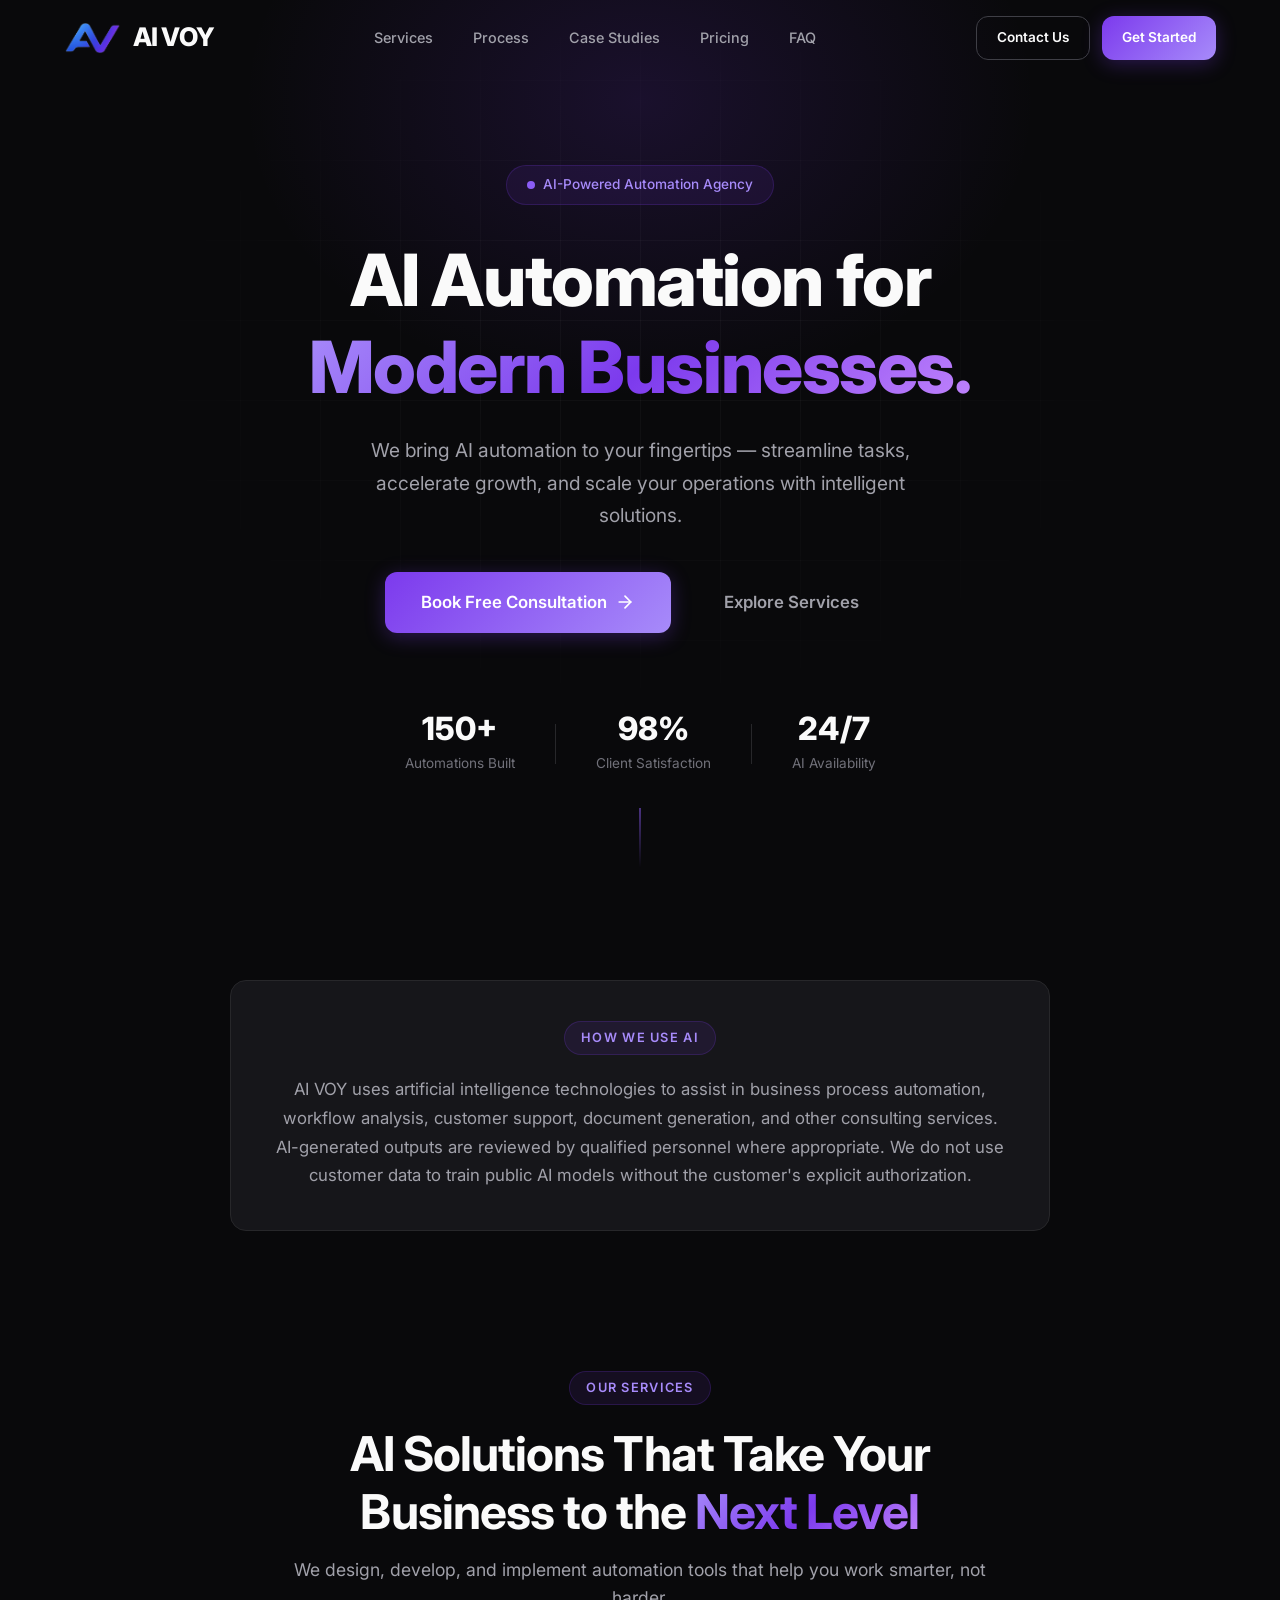
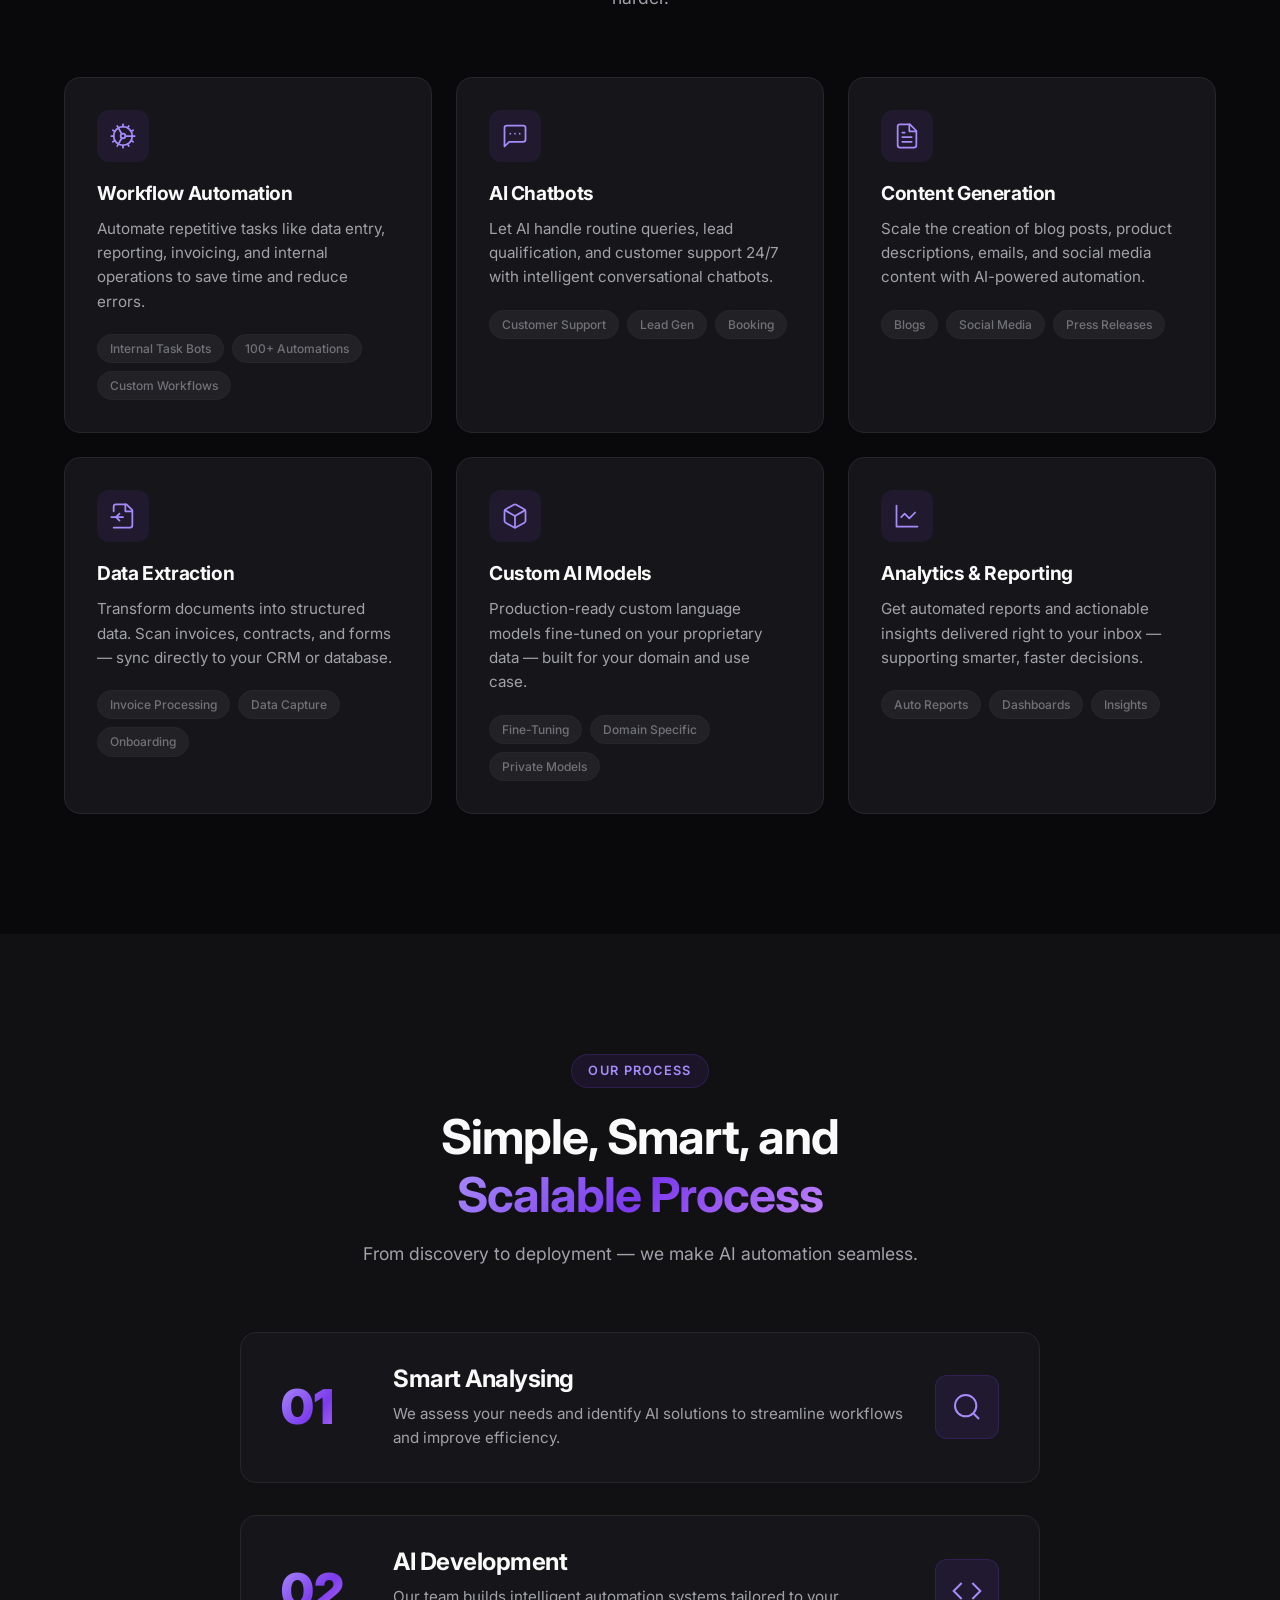
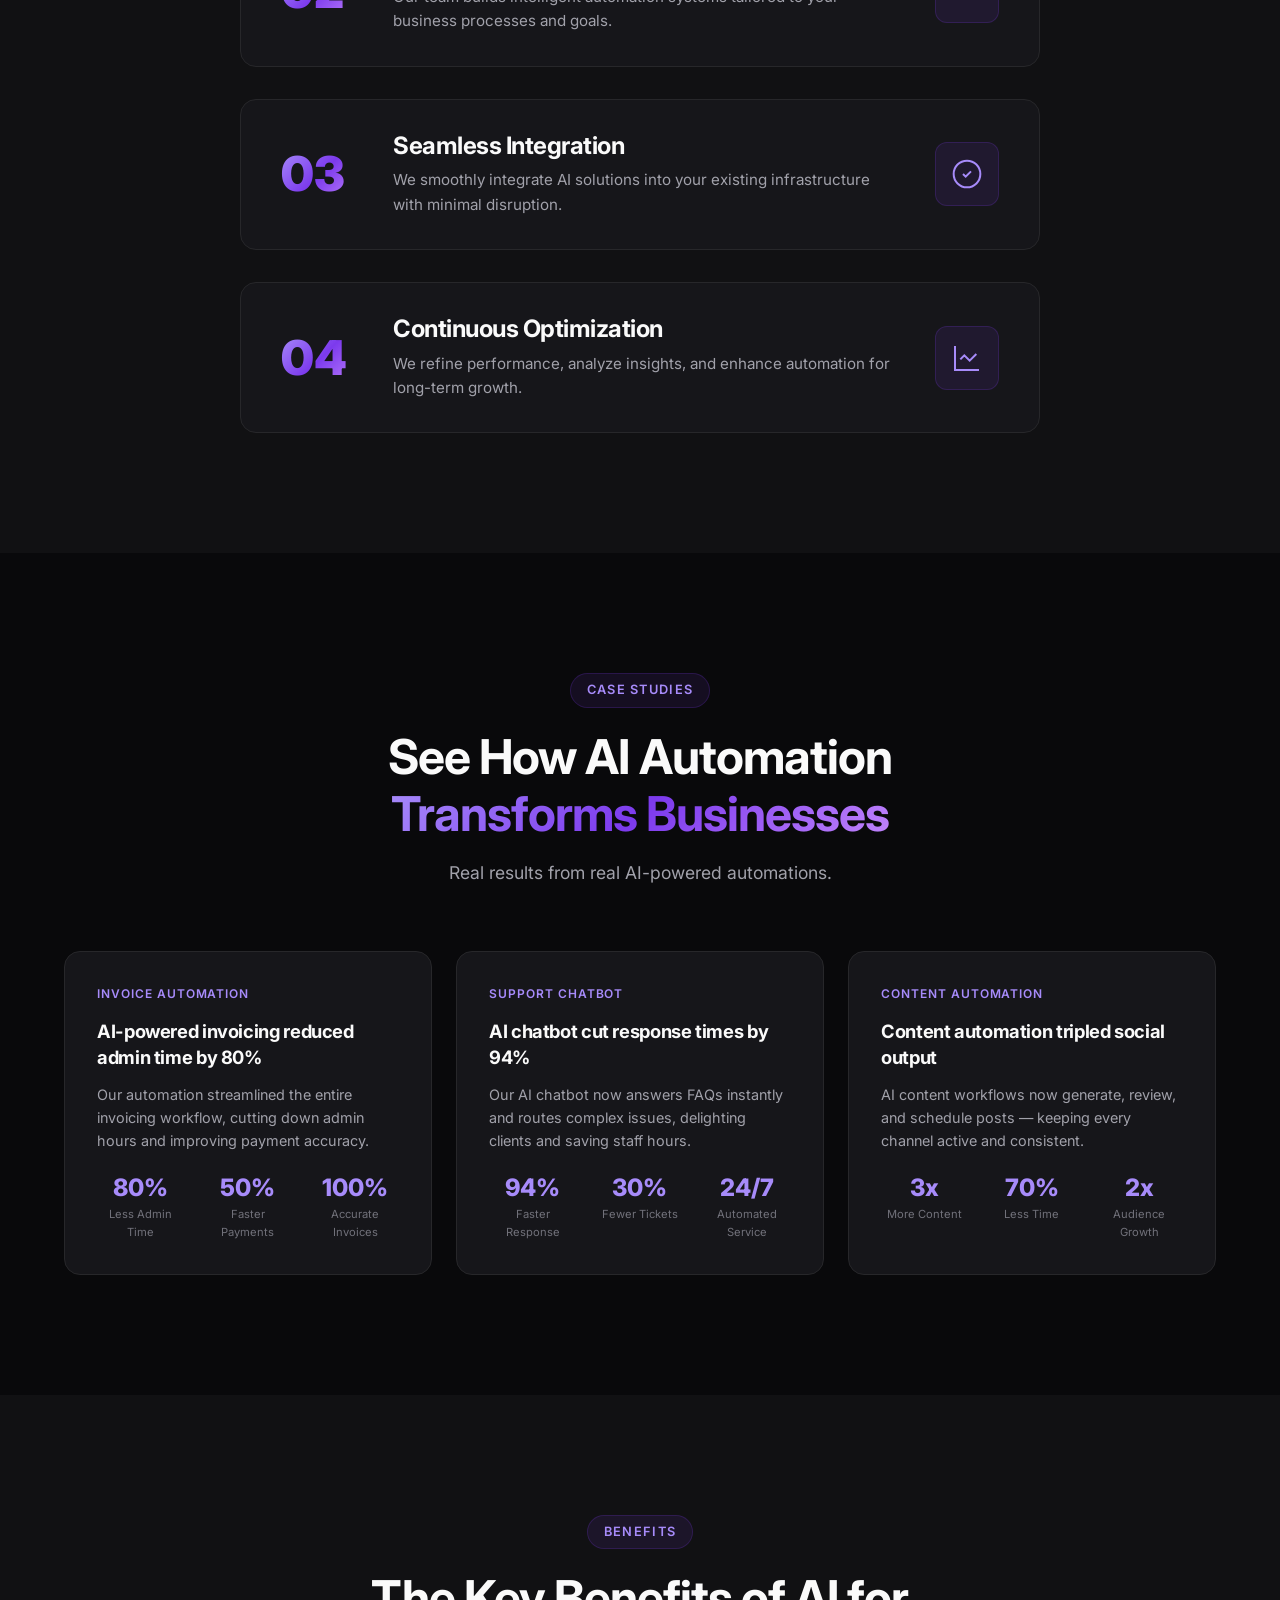
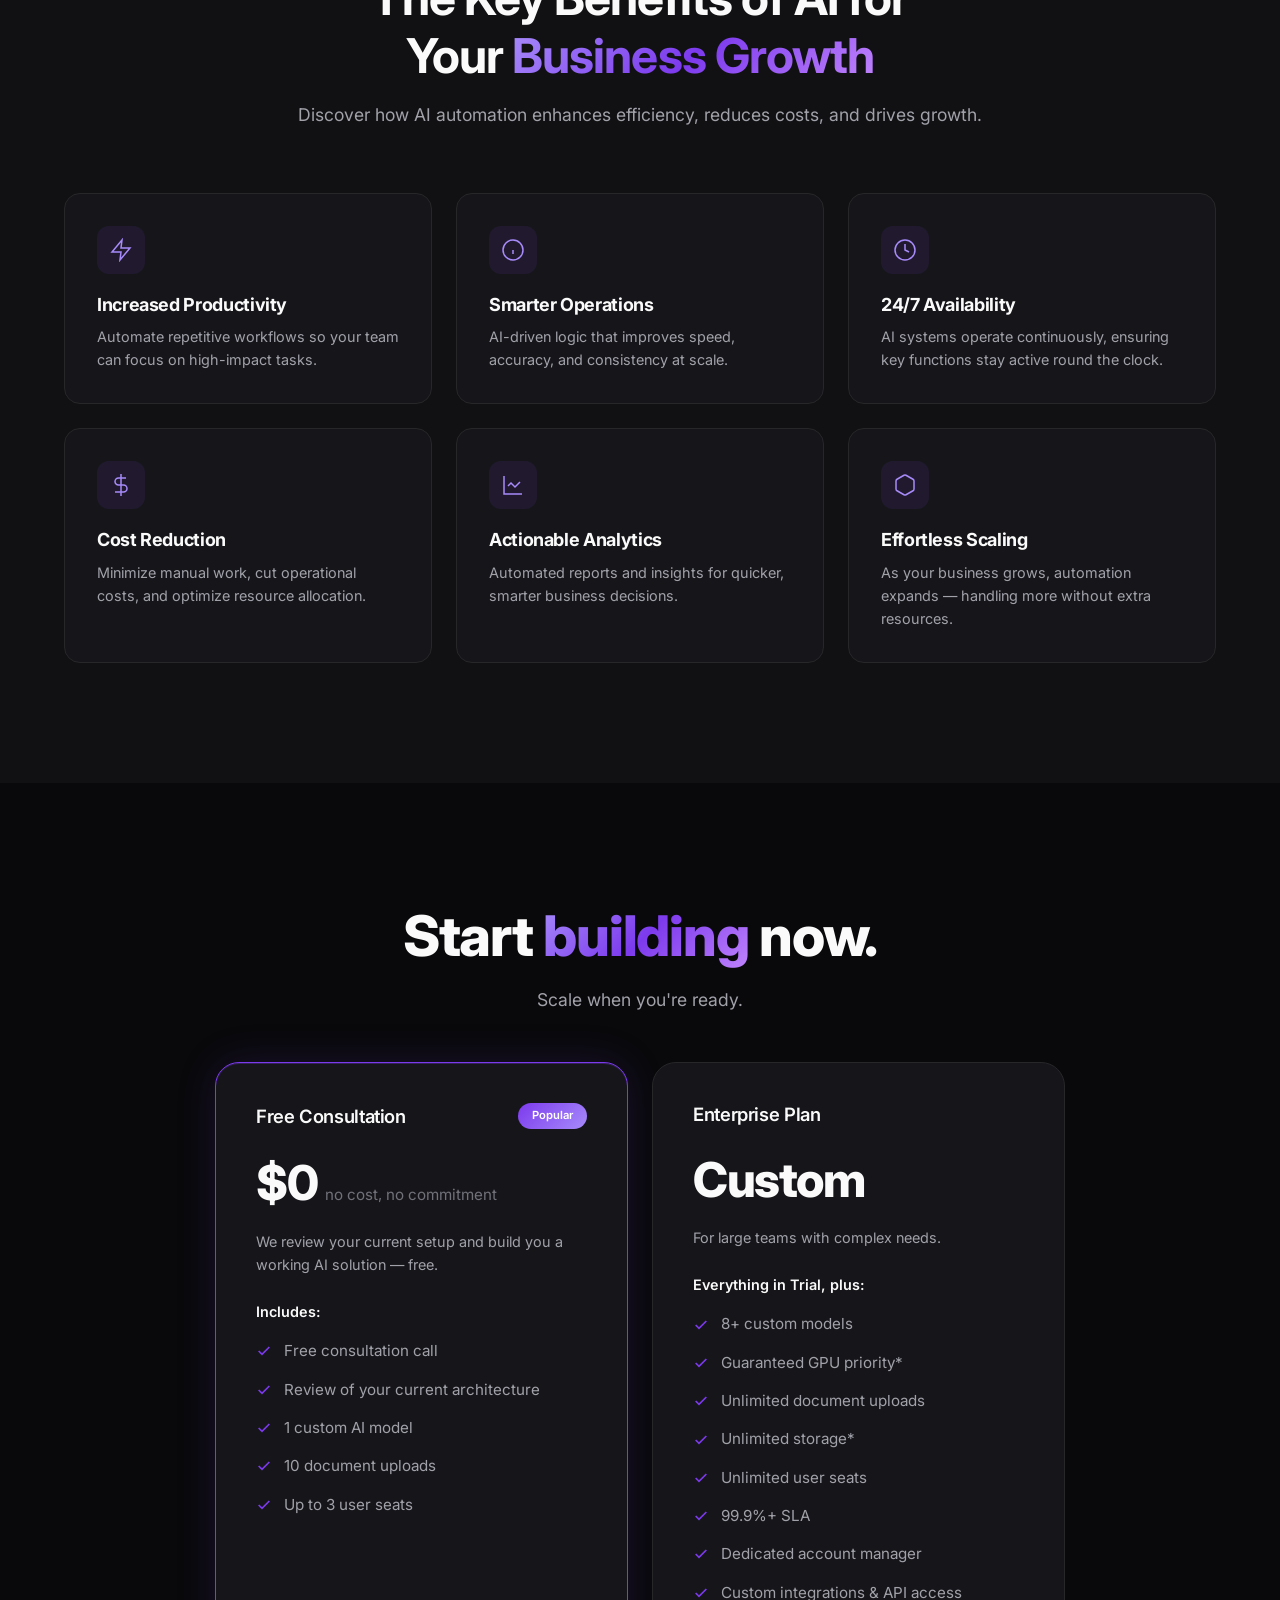
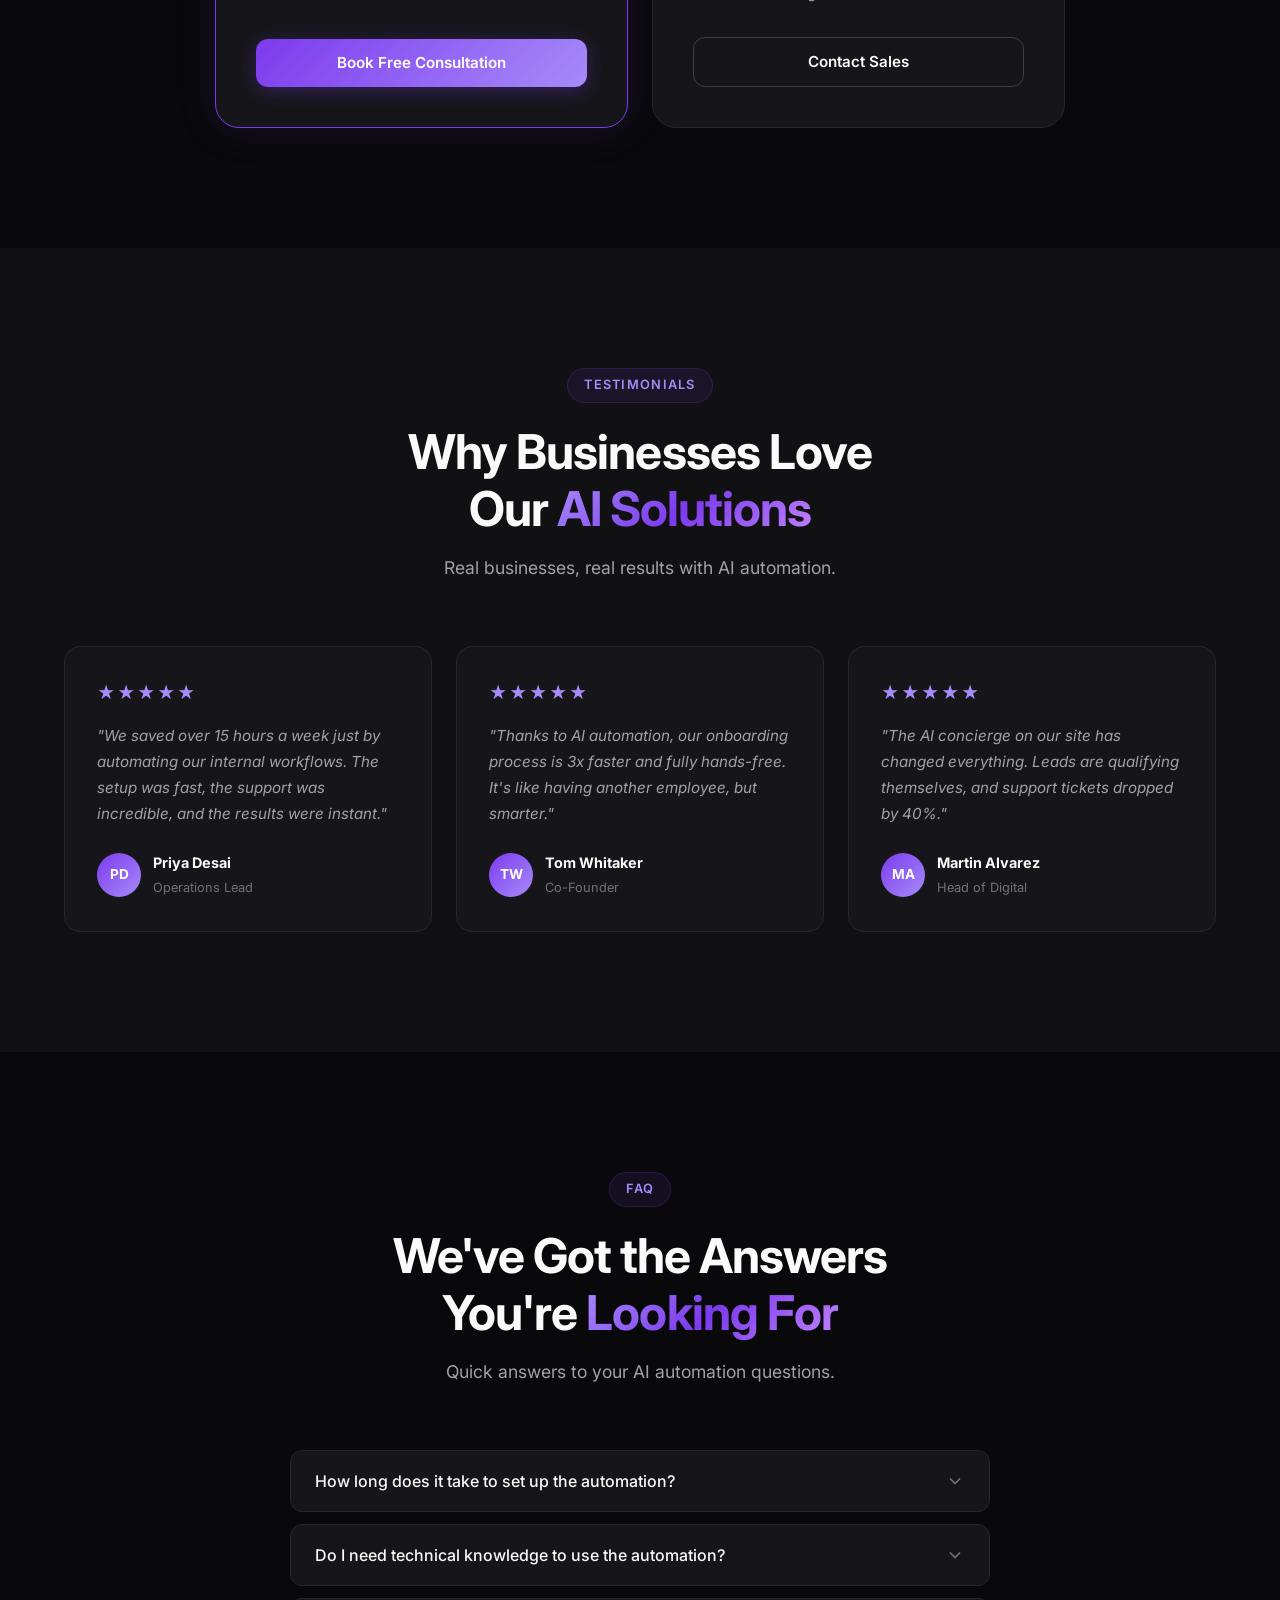
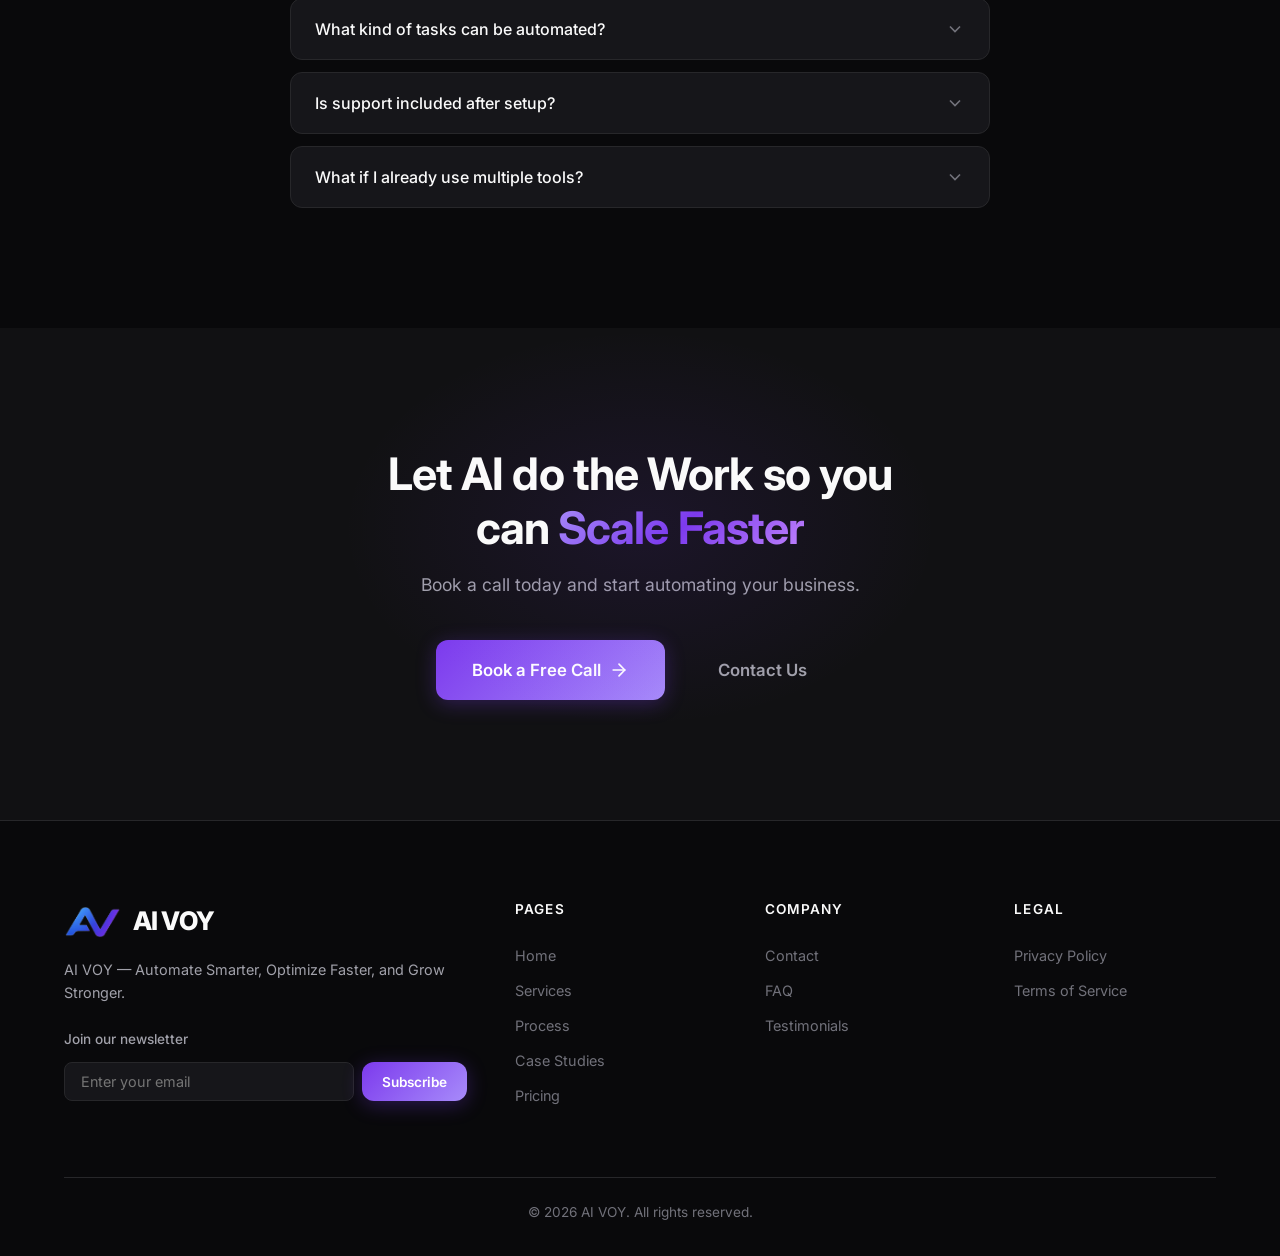
==== index.html @ 1664345a "Add AV monogram logo to nav and footer with white AI VOY text" ====
<!DOCTYPE html>
<html lang="en">
<head>
    <meta charset="UTF-8">
    <meta name="viewport" content="width=device-width, initial-scale=1.0">
    <title>AI VOY — AI Automation for Modern Businesses</title>

    <!-- Favicon -->
    <link rel="icon" type="image/jpeg" href="AI image.jpeg">
    <link rel="apple-touch-icon" href="AI image.jpeg">

    <!-- SEO Meta Tags -->
    <meta name="description" content="AI VOY is an AI automation agency that helps modern businesses streamline tasks, accelerate growth, and scale operations with intelligent AI solutions including chatbots, workflow automation, and custom AI models.">
    <meta name="keywords" content="AI automation, AI chatbots, workflow automation, artificial intelligence, business automation, AI agency, custom AI models, data extraction, content generation, AI solutions">
    <meta name="author" content="AI VOY">
    <meta name="robots" content="index, follow">
    <link rel="canonical" href="https://aivoyy.com/">

    <!-- Open Graph / Facebook -->
    <meta property="og:type" content="website">
    <meta property="og:url" content="https://aivoyy.com/">
    <meta property="og:title" content="AI VOY — AI Automation for Modern Businesses">
    <meta property="og:description" content="We bring AI automation to your fingertips — streamline tasks, accelerate growth, and scale your operations with intelligent solutions.">
    <meta property="og:site_name" content="AI VOY">

    <!-- Twitter -->
    <meta name="twitter:card" content="summary_large_image">
    <meta name="twitter:title" content="AI VOY — AI Automation for Modern Businesses">
    <meta name="twitter:description" content="We bring AI automation to your fingertips — streamline tasks, accelerate growth, and scale your operations with intelligent solutions.">

    <link rel="stylesheet" href="styles.css?v=3">
    <link rel="preconnect" href="https://fonts.googleapis.com">
    <link rel="preconnect" href="https://fonts.gstatic.com" crossorigin>
    <link href="https://fonts.googleapis.com/css2?family=Inter:wght@300;400;500;600;700;800;900&display=swap" rel="stylesheet">

    <!-- Structured Data (JSON-LD) -->
    <script type="application/ld+json">
    {
        "@context": "https://schema.org",
        "@type": "Organization",
        "name": "AI VOY",
        "url": "https://aivoyy.com",
        "description": "AI automation agency helping modern businesses streamline tasks and scale operations with intelligent AI solutions.",
        "sameAs": []
    }
    </script>
</head>
<body>

    <!-- Navigation -->
    <nav class="navbar" id="navbar">
        <div class="nav-container">
            <a href="#" class="nav-logo">
                <img src="logo.png" alt="AI VOY" class="nav-logo-img">
                <span class="logo-ai">AI</span><span class="logo-voy">VOY</span>
            </a>
            <ul class="nav-links" id="navLinks">
                <li><a href="#services">Services</a></li>
                <li><a href="#process">Process</a></li>
                <li><a href="#case-studies">Case Studies</a></li>
                <li><a href="#pricing">Pricing</a></li>
                <li><a href="#faq">FAQ</a></li>
            </ul>
            <div class="nav-actions">
                <a href="#contact" class="btn btn-outline">Contact Us</a>
                <a href="#pricing" class="btn btn-primary">Get Started</a>
            </div>
            <button class="mobile-toggle" id="mobileToggle" aria-label="Toggle menu">
                <span></span>
                <span></span>
                <span></span>
            </button>
        </div>
    </nav>

    <!-- Hero Section -->
    <section class="hero" id="hero">
        <div class="hero-glow"></div>
        <div class="hero-grid-bg"></div>
        <div class="container">
            <div class="hero-content">
                <div class="hero-badge">
                    <span class="badge-dot"></span>
                    AI-Powered Automation Agency
                </div>
                <h1>
                    AI Automation for<br>
                    <span class="gradient-text">Modern Businesses.</span>
                </h1>
                <p class="hero-subtitle">
                    We bring AI automation to your fingertips — streamline tasks, 
                    accelerate growth, and scale your operations with intelligent solutions.
                </p>
                <div class="hero-cta">
                    <a href="https://cal.com/aivoy/30min" target="_blank" rel="noopener" class="btn btn-primary btn-lg">
                        Book Free Consultation
                        <svg width="20" height="20" viewBox="0 0 24 24" fill="none" stroke="currentColor" stroke-width="2" stroke-linecap="round" stroke-linejoin="round"><path d="M5 12h14"/><path d="m12 5 7 7-7 7"/></svg>
                    </a>
                    <a href="#services" class="btn btn-ghost btn-lg">
                        Explore Services
                    </a>
                </div>
                <div class="hero-stats">
                    <div class="stat">
                        <span class="stat-number">150+</span>
                        <span class="stat-label">Automations Built</span>
                    </div>
                    <div class="stat-divider"></div>
                    <div class="stat">
                        <span class="stat-number">98%</span>
                        <span class="stat-label">Client Satisfaction</span>
                    </div>
                    <div class="stat-divider"></div>
                    <div class="stat">
                        <span class="stat-number">24/7</span>
                        <span class="stat-label">AI Availability</span>
                    </div>
                </div>
            </div>
        </div>
        <div class="hero-scroll-indicator">
            <div class="scroll-line"></div>
        </div>
    </section>

    <!-- How We Use AI Section -->
    <section class="ai-approach">
        <div class="container">
            <div class="ai-approach-box">
                <span class="section-tag">How We Use AI</span>
                <p>AI VOY uses artificial intelligence technologies to assist in business process automation, workflow analysis, customer support, document generation, and other consulting services. AI-generated outputs are reviewed by qualified personnel where appropriate. We do not use customer data to train public AI models without the customer's explicit authorization.</p>
            </div>
        </div>
    </section>

    <!-- Services Section -->
    <section class="services" id="services">
        <div class="container">
            <div class="section-header">
                <span class="section-tag">Our Services</span>
                <h2>AI Solutions That Take Your<br>Business to the <span class="gradient-text">Next Level</span></h2>
                <p>We design, develop, and implement automation tools that help you work smarter, not harder.</p>
            </div>
            <div class="services-grid">
                <div class="service-card">
                    <div class="service-icon">
                        <svg width="28" height="28" viewBox="0 0 24 24" fill="none" stroke="currentColor" stroke-width="1.5" stroke-linecap="round" stroke-linejoin="round"><path d="M12 20a8 8 0 1 0 0-16 8 8 0 0 0 0 16Z"/><path d="M12 14a2 2 0 1 0 0-4 2 2 0 0 0 0 4Z"/><path d="M12 2v2"/><path d="M12 22v-2"/><path d="m17 20.66-1-1.73"/><path d="M11 10.27 7 3.34"/><path d="m20.66 17-1.73-1"/><path d="m3.34 7 1.73 1"/><path d="M14 12h8"/><path d="M2 12h2"/><path d="m20.66 7-1.73 1"/><path d="m3.34 17 1.73-1"/><path d="m17 3.34-1 1.73"/><path d="m11 13.73-4 6.93"/></svg>
                    </div>
                    <h3>Workflow Automation</h3>
                    <p>Automate repetitive tasks like data entry, reporting, invoicing, and internal operations to save time and reduce errors.</p>
                    <div class="service-tags">
                        <span>Internal Task Bots</span>
                        <span>100+ Automations</span>
                        <span>Custom Workflows</span>
                    </div>
                </div>
                <div class="service-card">
                    <div class="service-icon">
                        <svg width="28" height="28" viewBox="0 0 24 24" fill="none" stroke="currentColor" stroke-width="1.5" stroke-linecap="round" stroke-linejoin="round"><path d="M21 15a2 2 0 0 1-2 2H7l-4 4V5a2 2 0 0 1 2-2h14a2 2 0 0 1 2 2z"/><path d="M8 10h.01"/><path d="M12 10h.01"/><path d="M16 10h.01"/></svg>
                    </div>
                    <h3>AI Chatbots</h3>
                    <p>Let AI handle routine queries, lead qualification, and customer support 24/7 with intelligent conversational chatbots.</p>
                    <div class="service-tags">
                        <span>Customer Support</span>
                        <span>Lead Gen</span>
                        <span>Booking</span>
                    </div>
                </div>
                <div class="service-card">
                    <div class="service-icon">
                        <svg width="28" height="28" viewBox="0 0 24 24" fill="none" stroke="currentColor" stroke-width="1.5" stroke-linecap="round" stroke-linejoin="round"><path d="M14.5 2H6a2 2 0 0 0-2 2v16a2 2 0 0 0 2 2h12a2 2 0 0 0 2-2V7.5L14.5 2z"/><polyline points="14 2 14 8 20 8"/><line x1="16" x2="8" y1="13" y2="13"/><line x1="16" x2="8" y1="17" y2="17"/><line x1="10" x2="8" y1="9" y2="9"/></svg>
                    </div>
                    <h3>Content Generation</h3>
                    <p>Scale the creation of blog posts, product descriptions, emails, and social media content with AI-powered automation.</p>
                    <div class="service-tags">
                        <span>Blogs</span>
                        <span>Social Media</span>
                        <span>Press Releases</span>
                    </div>
                </div>
                <div class="service-card">
                    <div class="service-icon">
                        <svg width="28" height="28" viewBox="0 0 24 24" fill="none" stroke="currentColor" stroke-width="1.5" stroke-linecap="round" stroke-linejoin="round"><path d="M4 22h14a2 2 0 0 0 2-2V7l-5-5H6a2 2 0 0 0-2 2v4"/><path d="M14 2v6h6"/><path d="M2 13h10"/><path d="m9 16-3-3 3-3"/></svg>
                    </div>
                    <h3>Data Extraction</h3>
                    <p>Transform documents into structured data. Scan invoices, contracts, and forms — sync directly to your CRM or database.</p>
                    <div class="service-tags">
                        <span>Invoice Processing</span>
                        <span>Data Capture</span>
                        <span>Onboarding</span>
                    </div>
                </div>
                <div class="service-card">
                    <div class="service-icon">
                        <svg width="28" height="28" viewBox="0 0 24 24" fill="none" stroke="currentColor" stroke-width="1.5" stroke-linecap="round" stroke-linejoin="round"><path d="M21 16V8a2 2 0 0 0-1-1.73l-7-4a2 2 0 0 0-2 0l-7 4A2 2 0 0 0 3 8v8a2 2 0 0 0 1 1.73l7 4a2 2 0 0 0 2 0l7-4A2 2 0 0 0 21 16z"/><polyline points="3.27 6.96 12 12.01 20.73 6.96"/><line x1="12" x2="12" y1="22.08" y2="12"/></svg>
                    </div>
                    <h3>Custom AI Models</h3>
                    <p>Production-ready custom language models fine-tuned on your proprietary data — built for your domain and use case.</p>
                    <div class="service-tags">
                        <span>Fine-Tuning</span>
                        <span>Domain Specific</span>
                        <span>Private Models</span>
                    </div>
                </div>
                <div class="service-card">
                    <div class="service-icon">
                        <svg width="28" height="28" viewBox="0 0 24 24" fill="none" stroke="currentColor" stroke-width="1.5" stroke-linecap="round" stroke-linejoin="round"><path d="M3 3v18h18"/><path d="m19 9-5 5-4-4-3 3"/></svg>
                    </div>
                    <h3>Analytics & Reporting</h3>
                    <p>Get automated reports and actionable insights delivered right to your inbox — supporting smarter, faster decisions.</p>
                    <div class="service-tags">
                        <span>Auto Reports</span>
                        <span>Dashboards</span>
                        <span>Insights</span>
                    </div>
                </div>
            </div>
        </div>
    </section>

    <!-- Process Section -->
    <section class="process" id="process">
        <div class="container">
            <div class="section-header">
                <span class="section-tag">Our Process</span>
                <h2>Simple, Smart, and<br><span class="gradient-text">Scalable Process</span></h2>
                <p>From discovery to deployment — we make AI automation seamless.</p>
            </div>
            <div class="process-steps">
                <div class="process-step">
                    <div class="step-number">01</div>
                    <div class="step-content">
                        <h3>Smart Analysing</h3>
                        <p>We assess your needs and identify AI solutions to streamline workflows and improve efficiency.</p>
                    </div>
                    <div class="step-visual">
                        <div class="step-icon-box">
                            <svg width="32" height="32" viewBox="0 0 24 24" fill="none" stroke="currentColor" stroke-width="1.5"><circle cx="11" cy="11" r="8"/><path d="m21 21-4.3-4.3"/></svg>
                        </div>
                    </div>
                </div>
                <div class="process-step">
                    <div class="step-number">02</div>
                    <div class="step-content">
                        <h3>AI Development</h3>
                        <p>Our team builds intelligent automation systems tailored to your business processes and goals.</p>
                    </div>
                    <div class="step-visual">
                        <div class="step-icon-box">
                            <svg width="32" height="32" viewBox="0 0 24 24" fill="none" stroke="currentColor" stroke-width="1.5"><polyline points="16 18 22 12 16 6"/><polyline points="8 6 2 12 8 18"/></svg>
                        </div>
                    </div>
                </div>
                <div class="process-step">
                    <div class="step-number">03</div>
                    <div class="step-content">
                        <h3>Seamless Integration</h3>
                        <p>We smoothly integrate AI solutions into your existing infrastructure with minimal disruption.</p>
                    </div>
                    <div class="step-visual">
                        <div class="step-icon-box">
                            <svg width="32" height="32" viewBox="0 0 24 24" fill="none" stroke="currentColor" stroke-width="1.5"><path d="M12 22c5.523 0 10-4.477 10-10S17.523 2 12 2 2 6.477 2 12s4.477 10 10 10z"/><path d="m9 12 2 2 4-4"/></svg>
                        </div>
                    </div>
                </div>
                <div class="process-step">
                    <div class="step-number">04</div>
                    <div class="step-content">
                        <h3>Continuous Optimization</h3>
                        <p>We refine performance, analyze insights, and enhance automation for long-term growth.</p>
                    </div>
                    <div class="step-visual">
                        <div class="step-icon-box">
                            <svg width="32" height="32" viewBox="0 0 24 24" fill="none" stroke="currentColor" stroke-width="1.5"><path d="M3 3v18h18"/><path d="m19 9-5 5-4-4-3 3"/></svg>
                        </div>
                    </div>
                </div>
            </div>
        </div>
    </section>

    <!-- Case Studies Section -->
    <section class="case-studies" id="case-studies">
        <div class="container">
            <div class="section-header">
                <span class="section-tag">Case Studies</span>
                <h2>See How AI Automation<br><span class="gradient-text">Transforms Businesses</span></h2>
                <p>Real results from real AI-powered automations.</p>
            </div>
            <div class="cases-grid">
                <div class="case-card">
                    <div class="case-label">Invoice Automation</div>
                    <h3>AI-powered invoicing reduced admin time by 80%</h3>
                    <p>Our automation streamlined the entire invoicing workflow, cutting down admin hours and improving payment accuracy.</p>
                    <div class="case-metrics">
                        <div class="metric">
                            <span class="metric-value">80%</span>
                            <span class="metric-label">Less Admin Time</span>
                        </div>
                        <div class="metric">
                            <span class="metric-value">50%</span>
                            <span class="metric-label">Faster Payments</span>
                        </div>
                        <div class="metric">
                            <span class="metric-value">100%</span>
                            <span class="metric-label">Accurate Invoices</span>
                        </div>
                    </div>
                </div>
                <div class="case-card">
                    <div class="case-label">Support Chatbot</div>
                    <h3>AI chatbot cut response times by 94%</h3>
                    <p>Our AI chatbot now answers FAQs instantly and routes complex issues, delighting clients and saving staff hours.</p>
                    <div class="case-metrics">
                        <div class="metric">
                            <span class="metric-value">94%</span>
                            <span class="metric-label">Faster Response</span>
                        </div>
                        <div class="metric">
                            <span class="metric-value">30%</span>
                            <span class="metric-label">Fewer Tickets</span>
                        </div>
                        <div class="metric">
                            <span class="metric-value">24/7</span>
                            <span class="metric-label">Automated Service</span>
                        </div>
                    </div>
                </div>
                <div class="case-card">
                    <div class="case-label">Content Automation</div>
                    <h3>Content automation tripled social output</h3>
                    <p>AI content workflows now generate, review, and schedule posts — keeping every channel active and consistent.</p>
                    <div class="case-metrics">
                        <div class="metric">
                            <span class="metric-value">3x</span>
                            <span class="metric-label">More Content</span>
                        </div>
                        <div class="metric">
                            <span class="metric-value">70%</span>
                            <span class="metric-label">Less Time</span>
                        </div>
                        <div class="metric">
                            <span class="metric-value">2x</span>
                            <span class="metric-label">Audience Growth</span>
                        </div>
                    </div>
                </div>
            </div>
        </div>
    </section>

    <!-- Benefits Section -->
    <section class="benefits" id="benefits">
        <div class="container">
            <div class="section-header">
                <span class="section-tag">Benefits</span>
                <h2>The Key Benefits of AI for<br>Your <span class="gradient-text">Business Growth</span></h2>
                <p>Discover how AI automation enhances efficiency, reduces costs, and drives growth.</p>
            </div>
            <div class="benefits-grid">
                <div class="benefit-card">
                    <div class="benefit-icon">
                        <svg width="24" height="24" viewBox="0 0 24 24" fill="none" stroke="currentColor" stroke-width="1.5"><path d="M13 2L3 14h9l-1 8 10-12h-9l1-8z"/></svg>
                    </div>
                    <h4>Increased Productivity</h4>
                    <p>Automate repetitive workflows so your team can focus on high-impact tasks.</p>
                </div>
                <div class="benefit-card">
                    <div class="benefit-icon">
                        <svg width="24" height="24" viewBox="0 0 24 24" fill="none" stroke="currentColor" stroke-width="1.5"><circle cx="12" cy="12" r="10"/><path d="M12 16v-4"/><path d="M12 8h.01"/></svg>
                    </div>
                    <h4>Smarter Operations</h4>
                    <p>AI-driven logic that improves speed, accuracy, and consistency at scale.</p>
                </div>
                <div class="benefit-card">
                    <div class="benefit-icon">
                        <svg width="24" height="24" viewBox="0 0 24 24" fill="none" stroke="currentColor" stroke-width="1.5"><circle cx="12" cy="12" r="10"/><polyline points="12 6 12 12 16 14"/></svg>
                    </div>
                    <h4>24/7 Availability</h4>
                    <p>AI systems operate continuously, ensuring key functions stay active round the clock.</p>
                </div>
                <div class="benefit-card">
                    <div class="benefit-icon">
                        <svg width="24" height="24" viewBox="0 0 24 24" fill="none" stroke="currentColor" stroke-width="1.5"><line x1="12" x2="12" y1="1" y2="23"/><path d="M17 5H9.5a3.5 3.5 0 0 0 0 7h5a3.5 3.5 0 0 1 0 7H6"/></svg>
                    </div>
                    <h4>Cost Reduction</h4>
                    <p>Minimize manual work, cut operational costs, and optimize resource allocation.</p>
                </div>
                <div class="benefit-card">
                    <div class="benefit-icon">
                        <svg width="24" height="24" viewBox="0 0 24 24" fill="none" stroke="currentColor" stroke-width="1.5"><path d="M3 3v18h18"/><path d="m19 9-5 5-4-4-3 3"/></svg>
                    </div>
                    <h4>Actionable Analytics</h4>
                    <p>Automated reports and insights for quicker, smarter business decisions.</p>
                </div>
                <div class="benefit-card">
                    <div class="benefit-icon">
                        <svg width="24" height="24" viewBox="0 0 24 24" fill="none" stroke="currentColor" stroke-width="1.5"><path d="M21 16V8a2 2 0 0 0-1-1.73l-7-4a2 2 0 0 0-2 0l-7 4A2 2 0 0 0 3 8v8a2 2 0 0 0 1 1.73l7 4a2 2 0 0 0 2 0l7-4A2 2 0 0 0 21 16z"/></svg>
                    </div>
                    <h4>Effortless Scaling</h4>
                    <p>As your business grows, automation expands — handling more without extra resources.</p>
                </div>
            </div>
        </div>
    </section>

    <!-- Pricing Section -->
    <section class="pricing" id="pricing">
        <div class="container">
            <div class="section-header">
                <h2>Start <span class="gradient-text">building</span> now.</h2>
                <p>Scale when you're ready.</p>
            </div>
            <div class="pricing-grid">
                <div class="pricing-card pricing-card-popular">
                    <div class="pricing-card-header">
                        <div class="pricing-title-row">
                            <h3>Free Consultation</h3>
                            <span class="popular-badge">Popular</span>
                        </div>
                        <div class="pricing-amount">
                            <span class="price">$0</span>
                            <span class="price-period">no cost, no commitment</span>
                        </div>
                        <p class="pricing-desc">We review your current setup and build you a working AI solution — free.</p>
                    </div>
                    <div class="pricing-body">
                        <p class="includes-label">Includes:</p>
                        <ul class="pricing-features">
                            <li>
                                <svg width="16" height="16" viewBox="0 0 24 24" fill="none" stroke="#7c3aed" stroke-width="2.5"><polyline points="20 6 9 17 4 12"/></svg>
                                Free consultation call
                            </li>
                            <li>
                                <svg width="16" height="16" viewBox="0 0 24 24" fill="none" stroke="#7c3aed" stroke-width="2.5"><polyline points="20 6 9 17 4 12"/></svg>
                                Review of your current architecture
                            </li>
                            <li>
                                <svg width="16" height="16" viewBox="0 0 24 24" fill="none" stroke="#7c3aed" stroke-width="2.5"><polyline points="20 6 9 17 4 12"/></svg>
                                1 custom AI model
                            </li>
                            <li>
                                <svg width="16" height="16" viewBox="0 0 24 24" fill="none" stroke="#7c3aed" stroke-width="2.5"><polyline points="20 6 9 17 4 12"/></svg>
                                10 document uploads
                            </li>
                            <li>
                                <svg width="16" height="16" viewBox="0 0 24 24" fill="none" stroke="#7c3aed" stroke-width="2.5"><polyline points="20 6 9 17 4 12"/></svg>
                                Up to 3 user seats
                            </li>
                        </ul>
                    </div>
                    <a href="https://cal.com/aivoy/30min" target="_blank" rel="noopener" class="btn btn-primary btn-block">Book Free Consultation</a>
                </div>
                <div class="pricing-card">
                    <div class="pricing-card-header">
                        <div class="pricing-title-row">
                            <h3>Enterprise Plan</h3>
                        </div>
                        <div class="pricing-amount">
                            <span class="price">Custom</span>
                        </div>
                        <p class="pricing-desc">For large teams with complex needs.</p>
                    </div>
                    <div class="pricing-body">
                        <p class="includes-label">Everything in Trial, plus:</p>
                        <ul class="pricing-features">
                            <li>
                                <svg width="16" height="16" viewBox="0 0 24 24" fill="none" stroke="#7c3aed" stroke-width="2.5"><polyline points="20 6 9 17 4 12"/></svg>
                                8+ custom models
                            </li>
                            <li>
                                <svg width="16" height="16" viewBox="0 0 24 24" fill="none" stroke="#7c3aed" stroke-width="2.5"><polyline points="20 6 9 17 4 12"/></svg>
                                Guaranteed GPU priority*
                            </li>
                            <li>
                                <svg width="16" height="16" viewBox="0 0 24 24" fill="none" stroke="#7c3aed" stroke-width="2.5"><polyline points="20 6 9 17 4 12"/></svg>
                                Unlimited document uploads
                            </li>
                            <li>
                                <svg width="16" height="16" viewBox="0 0 24 24" fill="none" stroke="#7c3aed" stroke-width="2.5"><polyline points="20 6 9 17 4 12"/></svg>
                                Unlimited storage*
                            </li>
                            <li>
                                <svg width="16" height="16" viewBox="0 0 24 24" fill="none" stroke="#7c3aed" stroke-width="2.5"><polyline points="20 6 9 17 4 12"/></svg>
                                Unlimited user seats
                            </li>
                            <li>
                                <svg width="16" height="16" viewBox="0 0 24 24" fill="none" stroke="#7c3aed" stroke-width="2.5"><polyline points="20 6 9 17 4 12"/></svg>
                                99.9%+ SLA
                            </li>
                            <li>
                                <svg width="16" height="16" viewBox="0 0 24 24" fill="none" stroke="#7c3aed" stroke-width="2.5"><polyline points="20 6 9 17 4 12"/></svg>
                                Dedicated account manager
                            </li>
                            <li>
                                <svg width="16" height="16" viewBox="0 0 24 24" fill="none" stroke="#7c3aed" stroke-width="2.5"><polyline points="20 6 9 17 4 12"/></svg>
                                Custom integrations & API access
                            </li>
                        </ul>
                    </div>
                    <a href="#contact" class="btn btn-outline btn-block">Contact Sales</a>
                </div>
            </div>
        </div>
    </section>

    <!-- Testimonials Section -->
    <section class="testimonials" id="testimonials">
        <div class="container">
            <div class="section-header">
                <span class="section-tag">Testimonials</span>
                <h2>Why Businesses Love<br>Our <span class="gradient-text">AI Solutions</span></h2>
                <p>Real businesses, real results with AI automation.</p>
            </div>
            <div class="testimonials-grid">
                <div class="testimonial-card">
                    <div class="testimonial-stars">★★★★★</div>
                    <p>"We saved over 15 hours a week just by automating our internal workflows. The setup was fast, the support was incredible, and the results were instant."</p>
                    <div class="testimonial-author">
                        <div class="author-avatar">PD</div>
                        <div>
                            <strong>Priya Desai</strong>
                            <span>Operations Lead</span>
                        </div>
                    </div>
                </div>
                <div class="testimonial-card">
                    <div class="testimonial-stars">★★★★★</div>
                    <p>"Thanks to AI automation, our onboarding process is 3x faster and fully hands-free. It's like having another employee, but smarter."</p>
                    <div class="testimonial-author">
                        <div class="author-avatar">TW</div>
                        <div>
                            <strong>Tom Whitaker</strong>
                            <span>Co-Founder</span>
                        </div>
                    </div>
                </div>
                <div class="testimonial-card">
                    <div class="testimonial-stars">★★★★★</div>
                    <p>"The AI concierge on our site has changed everything. Leads are qualifying themselves, and support tickets dropped by 40%."</p>
                    <div class="testimonial-author">
                        <div class="author-avatar">MA</div>
                        <div>
                            <strong>Martin Alvarez</strong>
                            <span>Head of Digital</span>
                        </div>
                    </div>
                </div>
            </div>
        </div>
    </section>

    <!-- FAQ Section -->
    <section class="faq" id="faq">
        <div class="container">
            <div class="section-header">
                <span class="section-tag">FAQ</span>
                <h2>We've Got the Answers<br>You're <span class="gradient-text">Looking For</span></h2>
                <p>Quick answers to your AI automation questions.</p>
            </div>
            <div class="faq-list">
                <div class="faq-item">
                    <button class="faq-question" aria-expanded="false">
                        <span>How long does it take to set up the automation?</span>
                        <svg class="faq-icon" width="20" height="20" viewBox="0 0 24 24" fill="none" stroke="currentColor" stroke-width="2"><path d="M6 9l6 6 6-6"/></svg>
                    </button>
                    <div class="faq-answer">
                        <p>Most automations can be set up within 1-2 weeks depending on complexity. Simple chatbots and workflow automations can be live in as little as a few days, while more complex custom AI models may take 2-4 weeks for full deployment.</p>
                    </div>
                </div>
                <div class="faq-item">
                    <button class="faq-question" aria-expanded="false">
                        <span>Do I need technical knowledge to use the automation?</span>
                        <svg class="faq-icon" width="20" height="20" viewBox="0 0 24 24" fill="none" stroke="currentColor" stroke-width="2"><path d="M6 9l6 6 6-6"/></svg>
                    </button>
                    <div class="faq-answer">
                        <p>Not at all! Our solutions are designed to be user-friendly. We handle all the technical setup and provide comprehensive training and documentation so your team can manage everything with ease.</p>
                    </div>
                </div>
                <div class="faq-item">
                    <button class="faq-question" aria-expanded="false">
                        <span>What kind of tasks can be automated?</span>
                        <svg class="faq-icon" width="20" height="20" viewBox="0 0 24 24" fill="none" stroke="currentColor" stroke-width="2"><path d="M6 9l6 6 6-6"/></svg>
                    </button>
                    <div class="faq-answer">
                        <p>Almost any repetitive task can be automated — data entry, customer support, lead qualification, content generation, reporting, invoicing, document processing, email management, and much more. If it's repetitive, we can probably automate it.</p>
                    </div>
                </div>
                <div class="faq-item">
                    <button class="faq-question" aria-expanded="false">
                        <span>Is support included after setup?</span>
                        <svg class="faq-icon" width="20" height="20" viewBox="0 0 24 24" fill="none" stroke="currentColor" stroke-width="2"><path d="M6 9l6 6 6-6"/></svg>
                    </button>
                    <div class="faq-answer">
                        <p>Absolutely. Every package includes dedicated support, ongoing monitoring, and continuous optimization. We don't just set it and forget it — we ensure your automations keep performing at their best.</p>
                    </div>
                </div>
                <div class="faq-item">
                    <button class="faq-question" aria-expanded="false">
                        <span>What if I already use multiple tools?</span>
                        <svg class="faq-icon" width="20" height="20" viewBox="0 0 24 24" fill="none" stroke="currentColor" stroke-width="2"><path d="M6 9l6 6 6-6"/></svg>
                    </button>
                    <div class="faq-answer">
                        <p>No problem! Our AI solutions integrate seamlessly with your existing tech stack. We work with popular platforms like Slack, HubSpot, Salesforce, Google Workspace, Notion, and hundreds more through APIs and custom integrations.</p>
                    </div>
                </div>
            </div>
        </div>
    </section>

    <!-- CTA Section -->
    <section class="cta-section" id="contact">
        <div class="container">
            <div class="cta-content">
                <div class="cta-glow"></div>
                <h2>Let AI do the Work so you<br>can <span class="gradient-text">Scale Faster</span></h2>
                <p>Book a call today and start automating your business.</p>
                <div class="cta-buttons">
                    <a href="https://cal.com/aivoy/30min" target="_blank" rel="noopener" class="btn btn-primary btn-lg">
                        Book a Free Call
                        <svg width="20" height="20" viewBox="0 0 24 24" fill="none" stroke="currentColor" stroke-width="2" stroke-linecap="round" stroke-linejoin="round"><path d="M5 12h14"/><path d="m12 5 7 7-7 7"/></svg>
                    </a>
                    <a href="mailto:luifer@aivoyy.com?cc=John.mcbride@aivoyy.com" class="btn btn-ghost btn-lg">Contact Us</a>
                </div>
            </div>
        </div>
    </section>

    <!-- Footer -->
    <footer class="footer">
        <div class="container">
            <div class="footer-grid">
                <div class="footer-brand">
                    <a href="#" class="nav-logo">
                        <img src="logo.png" alt="AI VOY" class="nav-logo-img">
                        <span class="logo-ai">AI</span><span class="logo-voy">VOY</span>
                    </a>
                    <p>AI VOY — Automate Smarter, Optimize Faster, and Grow Stronger.</p>
                    <div class="footer-newsletter">
                        <p>Join our newsletter</p>
                        <form class="newsletter-form" onsubmit="event.preventDefault(); this.querySelector('input').value=''; alert('Thanks for subscribing!');">
                            <input type="email" placeholder="Enter your email" required>
                            <button type="submit" class="btn btn-primary">Subscribe</button>
                        </form>
                    </div>
                </div>
                <div class="footer-links-group">
                    <h4>Pages</h4>
                    <ul>
                        <li><a href="#hero">Home</a></li>
                        <li><a href="#services">Services</a></li>
                        <li><a href="#process">Process</a></li>
                        <li><a href="#case-studies">Case Studies</a></li>
                        <li><a href="#pricing">Pricing</a></li>
                    </ul>
                </div>
                <div class="footer-links-group">
                    <h4>Company</h4>
                    <ul>
                        <li><a href="#contact">Contact</a></li>
                        <li><a href="#faq">FAQ</a></li>
                        <li><a href="#testimonials">Testimonials</a></li>
                    </ul>
                </div>
                <div class="footer-links-group">
                    <h4>Legal</h4>
                    <ul>
                        <li><a href="#">Privacy Policy</a></li>
                        <li><a href="#">Terms of Service</a></li>
                    </ul>
                </div>
            </div>
            <div class="footer-bottom">
                <p>&copy; 2026 AI VOY. All rights reserved.</p>
            </div>
        </div>
    </footer>

    <script src="script.js"></script>
</body>
</html>
---- styles.css ----
/* ========================================
   AI VOY — Global Styles
   Dark theme with purple accents
   ======================================== */

:root {
    --bg-primary: #09090b;
    --bg-secondary: #111113;
    --bg-card: #16161a;
    --bg-card-hover: #1c1c21;
    --border-color: #27272a;
    --border-light: #3f3f46;
    --text-primary: #fafafa;
    --text-secondary: #a1a1aa;
    --text-muted: #71717a;
    --purple-400: #a78bfa;
    --purple-500: #8b5cf6;
    --purple-600: #7c3aed;
    --purple-700: #6d28d9;
    --purple-800: #5b21b6;
    --gradient-purple: linear-gradient(135deg, #7c3aed, #a78bfa);
    --gradient-text: linear-gradient(135deg, #a78bfa, #7c3aed, #c084fc);
    --shadow-glow: 0 0 80px rgba(124, 58, 237, 0.15);
    --radius-sm: 8px;
    --radius-md: 12px;
    --radius-lg: 16px;
    --radius-xl: 24px;
    --transition: all 0.3s cubic-bezier(0.4, 0, 0.2, 1);
}

*, *::before, *::after {
    margin: 0;
    padding: 0;
    box-sizing: border-box;
}

html {
    scroll-behavior: smooth;
    font-size: 16px;
}

body {
    font-family: 'Inter', -apple-system, BlinkMacSystemFont, 'Segoe UI', Roboto, sans-serif;
    background-color: var(--bg-primary);
    color: var(--text-primary);
    line-height: 1.6;
    overflow-x: hidden;
    -webkit-font-smoothing: antialiased;
    -moz-osx-font-smoothing: grayscale;
}

a {
    text-decoration: none;
    color: inherit;
}

ul {
    list-style: none;
}

img {
    max-width: 100%;
    display: block;
}

.container {
    max-width: 1200px;
    margin: 0 auto;
    padding: 0 24px;
}

/* ========================================
   Typography
   ======================================== */

h1, h2, h3, h4, h5, h6 {
    font-weight: 700;
    line-height: 1.2;
    letter-spacing: -0.02em;
}

h1 { font-size: clamp(2.5rem, 6vw, 4.5rem); font-weight: 800; }
h2 { font-size: clamp(2rem, 4vw, 3rem); }
h3 { font-size: clamp(1.25rem, 2vw, 1.5rem); }
h4 { font-size: 1.125rem; }

.gradient-text {
    background: var(--gradient-text);
    -webkit-background-clip: text;
    -webkit-text-fill-color: transparent;
    background-clip: text;
}

.section-header {
    text-align: center;
    max-width: 700px;
    margin: 0 auto 64px;
}

.section-header p {
    color: var(--text-secondary);
    font-size: 1.1rem;
    margin-top: 16px;
}

.section-tag {
    display: inline-block;
    font-size: 0.8rem;
    font-weight: 600;
    text-transform: uppercase;
    letter-spacing: 0.1em;
    color: var(--purple-400);
    background: rgba(124, 58, 237, 0.1);
    border: 1px solid rgba(124, 58, 237, 0.2);
    padding: 6px 16px;
    border-radius: 100px;
    margin-bottom: 20px;
}

/* ========================================
   Buttons
   ======================================== */

.btn {
    display: inline-flex;
    align-items: center;
    gap: 8px;
    padding: 12px 28px;
    font-size: 0.95rem;
    font-weight: 600;
    border-radius: var(--radius-md);
    cursor: pointer;
    transition: var(--transition);
    border: none;
    font-family: inherit;
    white-space: nowrap;
}

.btn-primary {
    background: var(--gradient-purple);
    color: white;
    box-shadow: 0 4px 20px rgba(124, 58, 237, 0.3);
}

.btn-primary:hover {
    box-shadow: 0 4px 30px rgba(124, 58, 237, 0.5);
    transform: translateY(-1px);
}

.btn-outline {
    background: transparent;
    color: var(--text-primary);
    border: 1px solid var(--border-light);
}

.btn-outline:hover {
    border-color: var(--purple-500);
    background: rgba(124, 58, 237, 0.05);
}

.btn-ghost {
    background: transparent;
    color: var(--text-secondary);
    border: 1px solid transparent;
}

.btn-ghost:hover {
    color: var(--text-primary);
    background: rgba(255, 255, 255, 0.05);
}

.btn-lg {
    padding: 16px 36px;
    font-size: 1.05rem;
}

.btn-block {
    width: 100%;
    justify-content: center;
}

/* ========================================
   Navigation
   ======================================== */

.navbar {
    position: fixed;
    top: 0;
    left: 0;
    right: 0;
    z-index: 1000;
    padding: 16px 0;
    transition: var(--transition);
    background: transparent;
}

.navbar.scrolled {
    background: rgba(9, 9, 11, 0.85);
    backdrop-filter: blur(20px);
    -webkit-backdrop-filter: blur(20px);
    border-bottom: 1px solid var(--border-color);
    padding: 12px 0;
}

.nav-container {
    max-width: 1200px;
    margin: 0 auto;
    padding: 0 24px;
    display: flex;
    align-items: center;
    justify-content: space-between;
}

.nav-logo {
    font-size: 1.6rem;
    font-weight: 800;
    letter-spacing: -0.03em;
    display: flex;
    align-items: center;
    gap: 4px;
}

.nav-logo-img {
    height: 32px;
    width: auto;
    margin-right: 8px;
    display: block;
}

.logo-ai {
    color: var(--text-primary);
}

.logo-voy {
    color: var(--text-primary);
}

.nav-links {
    display: flex;
    align-items: center;
    gap: 8px;
}

.nav-links a {
    padding: 8px 16px;
    color: var(--text-secondary);
    font-size: 0.9rem;
    font-weight: 500;
    border-radius: var(--radius-sm);
    transition: var(--transition);
}

.nav-links a:hover {
    color: var(--text-primary);
    background: rgba(255, 255, 255, 0.05);
}

.nav-actions {
    display: flex;
    gap: 12px;
}

.nav-actions .btn {
    padding: 10px 20px;
    font-size: 0.85rem;
}

.mobile-toggle {
    display: none;
    flex-direction: column;
    gap: 5px;
    background: none;
    border: none;
    cursor: pointer;
    padding: 4px;
}

.mobile-toggle span {
    display: block;
    width: 24px;
    height: 2px;
    background: var(--text-primary);
    border-radius: 2px;
    transition: var(--transition);
}

/* ========================================
   Hero Section
   ======================================== */

.hero {
    position: relative;
    min-height: 100vh;
    display: flex;
    align-items: center;
    padding: 120px 0 80px;
    overflow: hidden;
}

.hero-glow {
    position: absolute;
    top: -200px;
    left: 50%;
    transform: translateX(-50%);
    width: 800px;
    height: 600px;
    background: radial-gradient(ellipse, rgba(124, 58, 237, 0.15) 0%, transparent 70%);
    pointer-events: none;
}

.hero-grid-bg {
    position: absolute;
    inset: 0;
    background-image:
        linear-gradient(rgba(255, 255, 255, 0.03) 1px, transparent 1px),
        linear-gradient(90deg, rgba(255, 255, 255, 0.03) 1px, transparent 1px);
    background-size: 80px 80px;
    mask-image: radial-gradient(ellipse 60% 60% at 50% 40%, black 20%, transparent 70%);
    -webkit-mask-image: radial-gradient(ellipse 60% 60% at 50% 40%, black 20%, transparent 70%);
    pointer-events: none;
}

.hero-content {
    position: relative;
    text-align: center;
    max-width: 800px;
    margin: 0 auto;
}

.hero-badge {
    display: inline-flex;
    align-items: center;
    gap: 8px;
    background: rgba(124, 58, 237, 0.1);
    border: 1px solid rgba(124, 58, 237, 0.2);
    border-radius: 100px;
    padding: 8px 20px;
    font-size: 0.85rem;
    font-weight: 500;
    color: var(--purple-400);
    margin-bottom: 32px;
    animation: fadeInDown 0.8s ease;
}

.badge-dot {
    width: 8px;
    height: 8px;
    background: var(--purple-500);
    border-radius: 50%;
    animation: pulse-dot 2s infinite;
}

.hero h1 {
    margin-bottom: 24px;
    animation: fadeInUp 0.8s ease 0.1s both;
}

.hero-subtitle {
    font-size: 1.2rem;
    color: var(--text-secondary);
    max-width: 600px;
    margin: 0 auto 40px;
    line-height: 1.7;
    animation: fadeInUp 0.8s ease 0.2s both;
}

.hero-cta {
    display: flex;
    justify-content: center;
    gap: 16px;
    flex-wrap: wrap;
    animation: fadeInUp 0.8s ease 0.3s both;
}

.hero-stats {
    display: flex;
    justify-content: center;
    align-items: center;
    gap: 40px;
    margin-top: 80px;
    animation: fadeInUp 0.8s ease 0.4s both;
}

.stat {
    text-align: center;
}

.stat-number {
    display: block;
    font-size: 2rem;
    font-weight: 800;
    color: var(--text-primary);
    line-height: 1;
}

.stat-label {
    display: block;
    font-size: 0.85rem;
    color: var(--text-muted);
    margin-top: 8px;
}

.stat-divider {
    width: 1px;
    height: 40px;
    background: var(--border-color);
}

.hero-scroll-indicator {
    position: absolute;
    bottom: 32px;
    left: 50%;
    transform: translateX(-50%);
}

.scroll-line {
    width: 1px;
    height: 60px;
    background: linear-gradient(to bottom, var(--purple-500), transparent);
    animation: scroll-pulse 2s ease-in-out infinite;
}

/* ========================================
   Trusted By
   ======================================== */

.trusted-by {
    padding: 60px 0;
    border-top: 1px solid var(--border-color);
    border-bottom: 1px solid var(--border-color);
}

.trusted-label {
    text-align: center;
    font-size: 0.85rem;
    color: var(--text-muted);
    text-transform: uppercase;
    letter-spacing: 0.1em;
    margin-bottom: 32px;
}

.logo-strip {
    display: flex;
    justify-content: center;
    align-items: center;
    gap: 60px;
    flex-wrap: wrap;
}

.logo-item {
    font-size: 1.3rem;
    font-weight: 700;
    color: var(--text-muted);
    opacity: 0.5;
    transition: var(--transition);
    letter-spacing: -0.02em;
}

.logo-item:hover {
    opacity: 0.8;
    color: var(--text-secondary);
}

/* ========================================
   Services Section
   ======================================== */

.services {
    padding: 120px 0;
}

.services-grid {
    display: grid;
    grid-template-columns: repeat(3, 1fr);
    gap: 24px;
}

.service-card {
    background: var(--bg-card);
    border: 1px solid var(--border-color);
    border-radius: var(--radius-lg);
    padding: 32px;
    transition: var(--transition);
    position: relative;
    overflow: hidden;
}

.service-card::before {
    content: '';
    position: absolute;
    top: 0;
    left: 0;
    right: 0;
    height: 2px;
    background: var(--gradient-purple);
    opacity: 0;
    transition: var(--transition);
}

.service-card:hover {
    border-color: rgba(124, 58, 237, 0.3);
    background: var(--bg-card-hover);
    transform: translateY(-4px);
}

.service-card:hover::before {
    opacity: 1;
}

.service-icon {
    width: 52px;
    height: 52px;
    border-radius: var(--radius-md);
    background: rgba(124, 58, 237, 0.1);
    display: flex;
    align-items: center;
    justify-content: center;
    margin-bottom: 20px;
    color: var(--purple-400);
}

.service-card h3 {
    margin-bottom: 12px;
    font-size: 1.2rem;
}

.service-card p {
    color: var(--text-secondary);
    font-size: 0.95rem;
    line-height: 1.6;
    margin-bottom: 20px;
}

.service-tags {
    display: flex;
    flex-wrap: wrap;
    gap: 8px;
}

.service-tags span {
    font-size: 0.75rem;
    font-weight: 500;
    color: var(--text-muted);
    background: rgba(255, 255, 255, 0.05);
    border: 1px solid var(--border-color);
    padding: 4px 12px;
    border-radius: 100px;
}

/* ========================================
   Process Section
   ======================================== */

.process {
    padding: 120px 0;
    background: var(--bg-secondary);
}

.process-steps {
    max-width: 800px;
    margin: 0 auto;
    display: flex;
    flex-direction: column;
    gap: 32px;
}

.process-step {
    display: flex;
    align-items: center;
    gap: 32px;
    background: var(--bg-card);
    border: 1px solid var(--border-color);
    border-radius: var(--radius-lg);
    padding: 32px 40px;
    transition: var(--transition);
}

.process-step:hover {
    border-color: rgba(124, 58, 237, 0.3);
    transform: translateX(8px);
}

.step-number {
    font-size: 3rem;
    font-weight: 900;
    background: var(--gradient-text);
    -webkit-background-clip: text;
    -webkit-text-fill-color: transparent;
    background-clip: text;
    line-height: 1;
    min-width: 80px;
}

.step-content {
    flex: 1;
}

.step-content h3 {
    margin-bottom: 8px;
}

.step-content p {
    color: var(--text-secondary);
    font-size: 0.95rem;
}

.step-visual {
    flex-shrink: 0;
}

.step-icon-box {
    width: 64px;
    height: 64px;
    border-radius: var(--radius-md);
    background: rgba(124, 58, 237, 0.1);
    border: 1px solid rgba(124, 58, 237, 0.2);
    display: flex;
    align-items: center;
    justify-content: center;
    color: var(--purple-400);
}

/* ========================================
   Case Studies Section
   ======================================== */

.case-studies {
    padding: 120px 0;
}

.cases-grid {
    display: grid;
    grid-template-columns: repeat(3, 1fr);
    gap: 24px;
}

.case-card {
    background: var(--bg-card);
    border: 1px solid var(--border-color);
    border-radius: var(--radius-lg);
    padding: 32px;
    transition: var(--transition);
}

.case-card:hover {
    border-color: rgba(124, 58, 237, 0.3);
    transform: translateY(-4px);
}

.case-label {
    font-size: 0.75rem;
    font-weight: 600;
    text-transform: uppercase;
    letter-spacing: 0.08em;
    color: var(--purple-400);
    margin-bottom: 16px;
}

.case-card h3 {
    font-size: 1.15rem;
    margin-bottom: 12px;
    line-height: 1.4;
}

.case-card > p {
    color: var(--text-secondary);
    font-size: 0.9rem;
    line-height: 1.6;
    margin-bottom: 24px;
}

.case-metrics {
    display: flex;
    gap: 20px;
    flex-wrap: wrap;
}

.metric {
    text-align: center;
    flex: 1;
    min-width: 70px;
}

.metric-value {
    display: block;
    font-size: 1.5rem;
    font-weight: 800;
    color: var(--purple-400);
    line-height: 1;
}

.metric-label {
    display: block;
    font-size: 0.7rem;
    color: var(--text-muted);
    margin-top: 6px;
}

/* ========================================
   Benefits Section
   ======================================== */

.benefits {
    padding: 120px 0;
    background: var(--bg-secondary);
}

.benefits-grid {
    display: grid;
    grid-template-columns: repeat(3, 1fr);
    gap: 24px;
}

.benefit-card {
    background: var(--bg-card);
    border: 1px solid var(--border-color);
    border-radius: var(--radius-lg);
    padding: 32px;
    transition: var(--transition);
}

.benefit-card:hover {
    border-color: rgba(124, 58, 237, 0.3);
    transform: translateY(-4px);
}

.benefit-icon {
    width: 48px;
    height: 48px;
    border-radius: var(--radius-md);
    background: rgba(124, 58, 237, 0.1);
    display: flex;
    align-items: center;
    justify-content: center;
    margin-bottom: 20px;
    color: var(--purple-400);
}

.benefit-card h4 {
    margin-bottom: 10px;
}

.benefit-card p {
    color: var(--text-secondary);
    font-size: 0.9rem;
    line-height: 1.6;
}

/* ========================================
   Pricing Section
   ======================================== */

.pricing {
    padding: 120px 0;
    position: relative;
}

.pricing .section-header {
    margin-bottom: 48px;
}

.pricing .section-header h2 {
    font-size: clamp(2.5rem, 5vw, 3.5rem);
    font-weight: 800;
}

.pricing-grid {
    display: grid;
    grid-template-columns: repeat(2, 1fr);
    gap: 24px;
    max-width: 850px;
    margin: 0 auto;
}

.pricing-card {
    background: var(--bg-card);
    border: 1px solid var(--border-color);
    border-radius: var(--radius-xl);
    padding: 40px;
    display: flex;
    flex-direction: column;
    transition: var(--transition);
}

.pricing-card:hover {
    transform: translateY(-4px);
}

.pricing-card-popular {
    border-color: var(--purple-600);
    box-shadow: 0 0 40px rgba(124, 58, 237, 0.15), inset 0 1px 0 rgba(124, 58, 237, 0.3);
}

.pricing-card-header {
    margin-bottom: 24px;
}

.pricing-title-row {
    display: flex;
    justify-content: space-between;
    align-items: center;
    margin-bottom: 16px;
}

.pricing-title-row h3 {
    font-size: 1.15rem;
    font-weight: 600;
}

.popular-badge {
    font-size: 0.7rem;
    font-weight: 600;
    background: var(--gradient-purple);
    color: white;
    padding: 4px 14px;
    border-radius: 100px;
}

.pricing-amount {
    display: flex;
    align-items: baseline;
    gap: 8px;
    margin-bottom: 8px;
}

.price {
    font-size: 3rem;
    font-weight: 800;
    letter-spacing: -0.03em;
}

.price-period {
    font-size: 0.95rem;
    color: var(--text-muted);
}

.pricing-desc {
    color: var(--text-secondary);
    font-size: 0.9rem;
}

.pricing-body {
    flex: 1;
    margin-bottom: 32px;
}

.includes-label {
    font-weight: 600;
    font-size: 0.9rem;
    margin-bottom: 16px;
}

.pricing-features {
    display: flex;
    flex-direction: column;
    gap: 14px;
}

.pricing-features li {
    display: flex;
    align-items: center;
    gap: 12px;
    font-size: 0.95rem;
    color: var(--text-secondary);
}

.pricing-features li svg {
    flex-shrink: 0;
}

/* ========================================
   Testimonials Section
   ======================================== */

.testimonials {
    padding: 120px 0;
    background: var(--bg-secondary);
}

.testimonials-grid {
    display: grid;
    grid-template-columns: repeat(3, 1fr);
    gap: 24px;
}

.testimonial-card {
    background: var(--bg-card);
    border: 1px solid var(--border-color);
    border-radius: var(--radius-lg);
    padding: 32px;
    transition: var(--transition);
}

.testimonial-card:hover {
    border-color: rgba(124, 58, 237, 0.3);
}

.testimonial-stars {
    color: var(--purple-400);
    font-size: 1.1rem;
    margin-bottom: 16px;
    letter-spacing: 2px;
}

.testimonial-card p {
    color: var(--text-secondary);
    font-size: 0.95rem;
    line-height: 1.7;
    margin-bottom: 24px;
    font-style: italic;
}

.testimonial-author {
    display: flex;
    align-items: center;
    gap: 12px;
}

.author-avatar {
    width: 44px;
    height: 44px;
    border-radius: 50%;
    background: var(--gradient-purple);
    display: flex;
    align-items: center;
    justify-content: center;
    font-weight: 700;
    font-size: 0.85rem;
    color: white;
}

.testimonial-author strong {
    display: block;
    font-size: 0.9rem;
}

.testimonial-author span {
    font-size: 0.8rem;
    color: var(--text-muted);
}

/* ========================================
   FAQ Section
   ======================================== */

.faq {
    padding: 120px 0;
}

.faq-list {
    max-width: 700px;
    margin: 0 auto;
    display: flex;
    flex-direction: column;
    gap: 12px;
}

.faq-item {
    background: var(--bg-card);
    border: 1px solid var(--border-color);
    border-radius: var(--radius-md);
    overflow: hidden;
    transition: var(--transition);
}

.faq-item.active {
    border-color: rgba(124, 58, 237, 0.3);
}

.faq-question {
    width: 100%;
    display: flex;
    align-items: center;
    justify-content: space-between;
    padding: 20px 24px;
    background: none;
    border: none;
    color: var(--text-primary);
    font-size: 1rem;
    font-weight: 500;
    cursor: pointer;
    text-align: left;
    font-family: inherit;
    transition: var(--transition);
}

.faq-question:hover {
    color: var(--purple-400);
}

.faq-icon {
    transition: transform 0.3s ease;
    color: var(--text-muted);
    flex-shrink: 0;
}

.faq-item.active .faq-icon {
    transform: rotate(180deg);
    color: var(--purple-400);
}

.faq-answer {
    max-height: 0;
    overflow: hidden;
    transition: max-height 0.3s ease, padding 0.3s ease;
}

.faq-answer p {
    padding: 0 24px 20px;
    color: var(--text-secondary);
    font-size: 0.95rem;
    line-height: 1.7;
}

.faq-item.active .faq-answer {
    max-height: 300px;
}

/* ========================================
   CTA Section
   ======================================== */

.cta-section {
    padding: 120px 0;
    background: var(--bg-secondary);
}

.cta-content {
    text-align: center;
    position: relative;
    max-width: 700px;
    margin: 0 auto;
}

.cta-glow {
    position: absolute;
    top: -120px;
    left: 50%;
    transform: translateX(-50%);
    width: 600px;
    height: 400px;
    background: radial-gradient(ellipse, rgba(124, 58, 237, 0.1) 0%, transparent 70%);
    pointer-events: none;
}

.cta-content h2 {
    position: relative;
    font-size: clamp(2rem, 4vw, 2.8rem);
    margin-bottom: 16px;
}

.cta-content p {
    color: var(--text-secondary);
    font-size: 1.1rem;
    margin-bottom: 40px;
}

.cta-buttons {
    display: flex;
    justify-content: center;
    gap: 16px;
    flex-wrap: wrap;
}

/* ========================================
   Footer
   ======================================== */

.footer {
    padding: 80px 0 32px;
    border-top: 1px solid var(--border-color);
}

.footer-grid {
    display: grid;
    grid-template-columns: 2fr 1fr 1fr 1fr;
    gap: 48px;
    margin-bottom: 64px;
}

.footer-brand p {
    color: var(--text-secondary);
    font-size: 0.9rem;
    margin-top: 16px;
    line-height: 1.6;
}

.footer-newsletter {
    margin-top: 24px;
}

.footer-newsletter p {
    font-size: 0.85rem;
    font-weight: 500;
    color: var(--text-secondary);
    margin-bottom: 12px;
}

.newsletter-form {
    display: flex;
    gap: 8px;
}

.newsletter-form input {
    flex: 1;
    background: var(--bg-card);
    border: 1px solid var(--border-color);
    border-radius: var(--radius-sm);
    padding: 10px 16px;
    color: var(--text-primary);
    font-size: 0.9rem;
    font-family: inherit;
    outline: none;
    transition: var(--transition);
}

.newsletter-form input:focus {
    border-color: var(--purple-500);
}

.newsletter-form .btn {
    padding: 10px 20px;
    font-size: 0.85rem;
}

.footer-links-group h4 {
    font-size: 0.85rem;
    font-weight: 600;
    text-transform: uppercase;
    letter-spacing: 0.08em;
    color: var(--text-primary);
    margin-bottom: 20px;
}

.footer-links-group a {
    display: block;
    color: var(--text-muted);
    font-size: 0.9rem;
    padding: 6px 0;
    transition: var(--transition);
}

.footer-links-group a:hover {
    color: var(--purple-400);
}

.footer-bottom {
    border-top: 1px solid var(--border-color);
    padding-top: 24px;
    text-align: center;
}

.footer-bottom p {
    font-size: 0.85rem;
    color: var(--text-muted);
}

/* ========================================
   Animations
   ======================================== */

@keyframes fadeInUp {
    from { opacity: 0; transform: translateY(30px); }
    to { opacity: 1; transform: translateY(0); }
}

@keyframes fadeInDown {
    from { opacity: 0; transform: translateY(-20px); }
    to { opacity: 1; transform: translateY(0); }
}

@keyframes pulse-dot {
    0%, 100% { opacity: 1; }
    50% { opacity: 0.4; }
}

@keyframes scroll-pulse {
    0% { opacity: 0; transform: scaleY(0); transform-origin: top; }
    50% { opacity: 1; transform: scaleY(1); }
    100% { opacity: 0; transform: scaleY(1); transform-origin: bottom; }
}

/* Scroll reveal */
.reveal {
    opacity: 0;
    transform: translateY(40px);
    transition: opacity 0.6s ease, transform 0.6s ease;
}

.reveal.revealed {
    opacity: 1;
    transform: translateY(0);
}

/* ========================================
   Responsive Design
   ======================================== */

@media (max-width: 1024px) {
    .services-grid,
    .cases-grid,
    .benefits-grid,
    .testimonials-grid {
        grid-template-columns: repeat(2, 1fr);
    }

    .footer-grid {
        grid-template-columns: 1fr 1fr;
        gap: 40px;
    }
}

@media (max-width: 768px) {
    .nav-links,
    .nav-actions {
        display: none;
    }

    .mobile-toggle {
        display: flex;
    }

    .nav-links.active {
        display: flex;
        flex-direction: column;
        position: absolute;
        top: 100%;
        left: 0;
        right: 0;
        background: rgba(9, 9, 11, 0.98);
        backdrop-filter: blur(20px);
        border-bottom: 1px solid var(--border-color);
        padding: 24px;
        gap: 4px;
    }

    .nav-links.active a {
        padding: 12px 16px;
        width: 100%;
    }

    .hero-stats {
        flex-direction: column;
        gap: 24px;
    }

    .stat-divider {
        width: 40px;
        height: 1px;
    }

    .services-grid,
    .cases-grid,
    .benefits-grid,
    .testimonials-grid,
    .pricing-grid {
        grid-template-columns: 1fr;
    }

    .process-step {
        flex-direction: column;
        text-align: center;
        padding: 24px;
        gap: 16px;
    }

    .step-number {
        font-size: 2.5rem;
    }

    .footer-grid {
        grid-template-columns: 1fr;
        gap: 32px;
    }

    .hero-cta {
        flex-direction: column;
        align-items: center;
    }

    .cta-buttons {
        flex-direction: column;
        align-items: center;
    }

    .logo-strip {
        gap: 32px;
    }
}

@media (max-width: 480px) {
    .container {
        padding: 0 16px;
    }

    .pricing-card {
        padding: 28px;
    }

    .case-metrics {
        gap: 12px;
    }

    h1 {
        font-size: 2.2rem;
    }

    .hero-subtitle {
        font-size: 1rem;
    }
}

/* ========================================
   How We Use AI Section
   ======================================== */
.ai-approach {
    padding: 80px 0 20px;
}

.ai-approach-box {
    max-width: 820px;
    margin: 0 auto;
    text-align: center;
    background: var(--bg-card);
    border: 1px solid var(--border-color);
    border-radius: var(--radius-lg);
    padding: 40px;
}

.ai-approach-box .section-tag {
    margin-bottom: 20px;
}

.ai-approach-box p {
    color: var(--text-secondary);
    font-size: 1.05rem;
    line-height: 1.7;
    margin: 0;
}
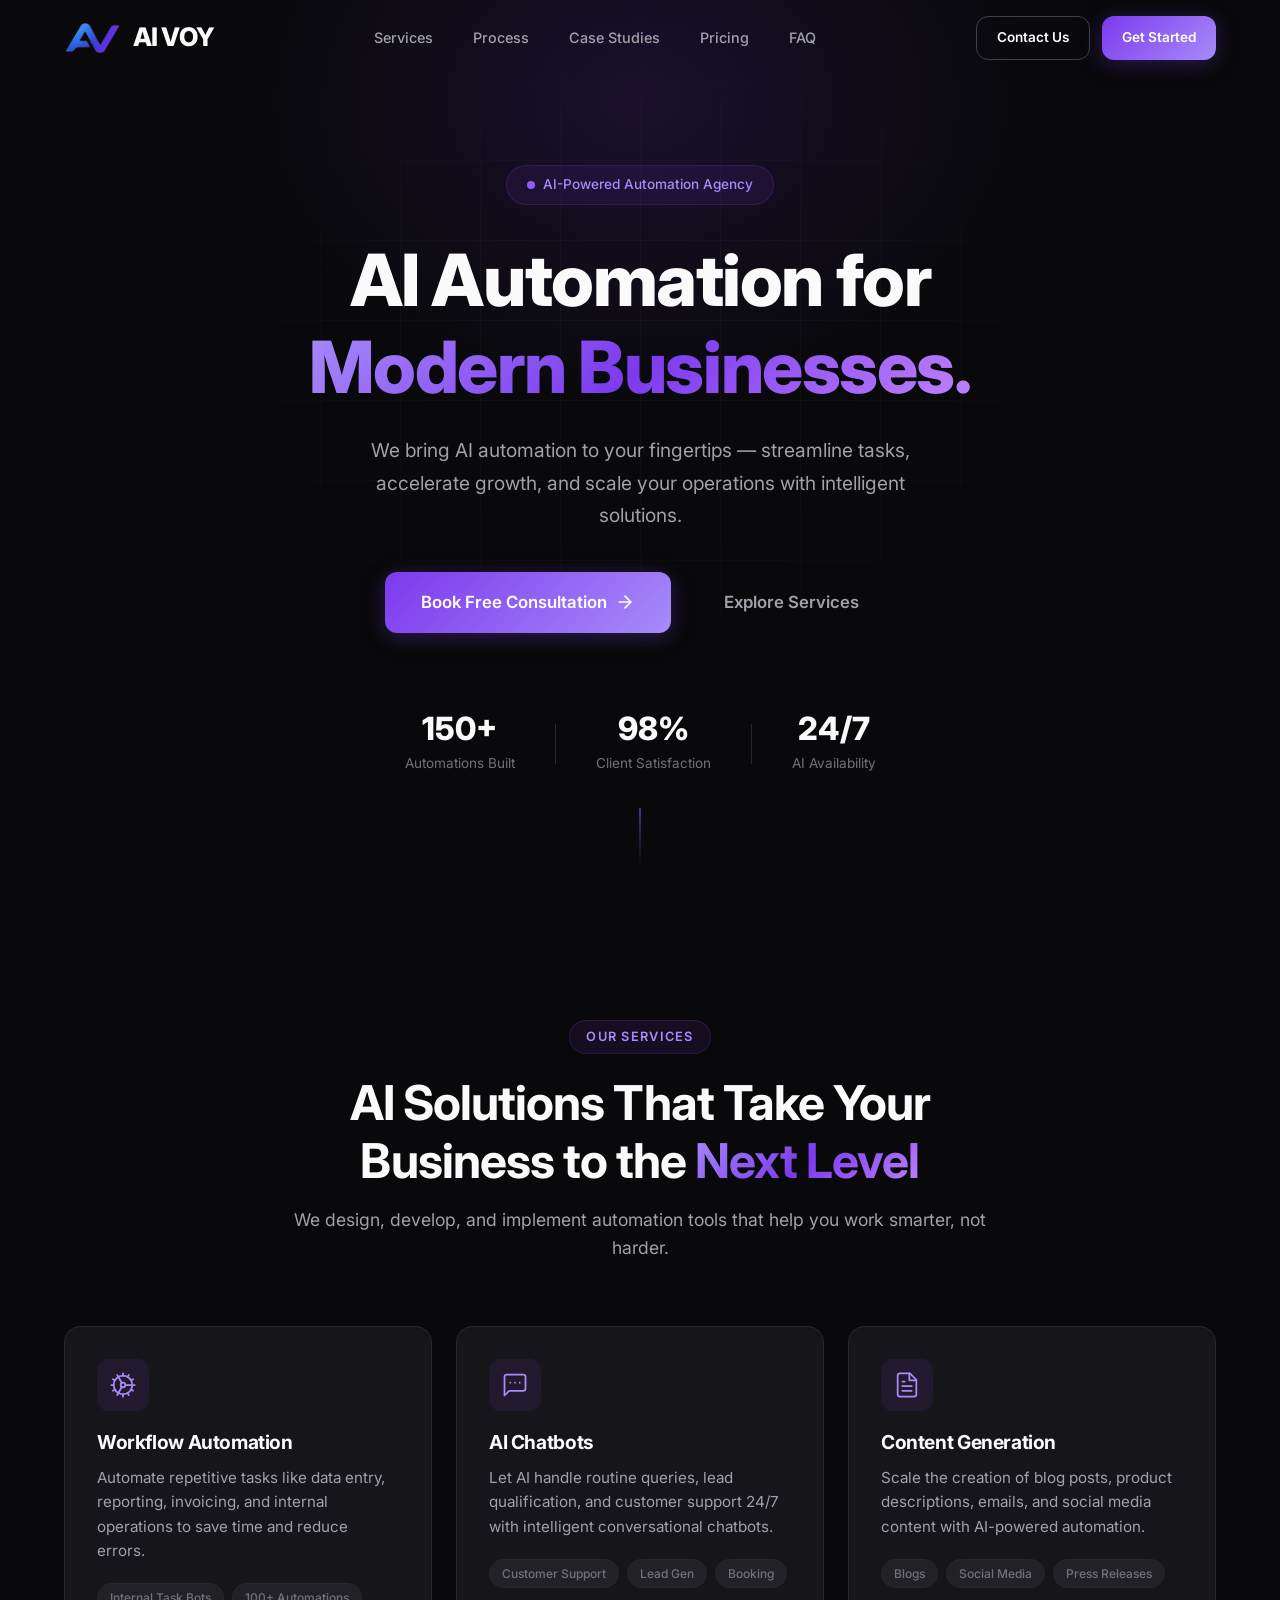
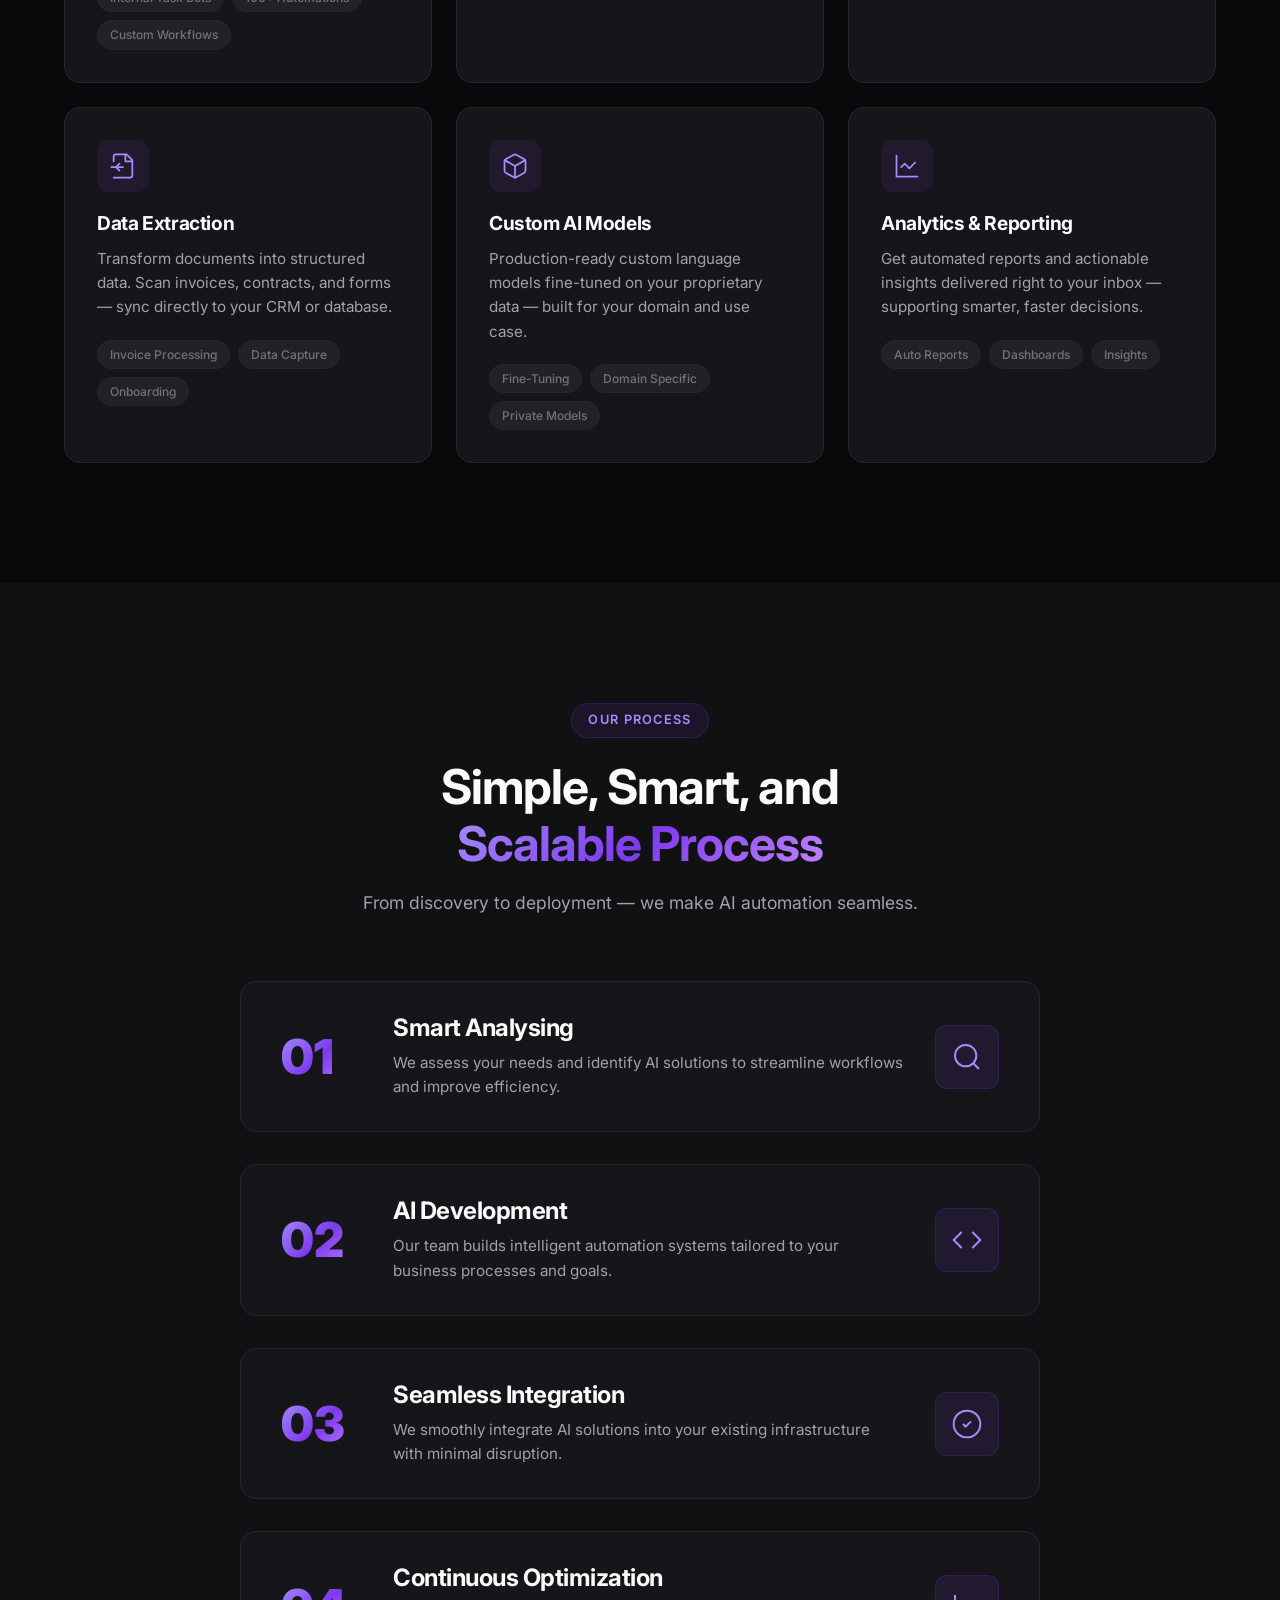
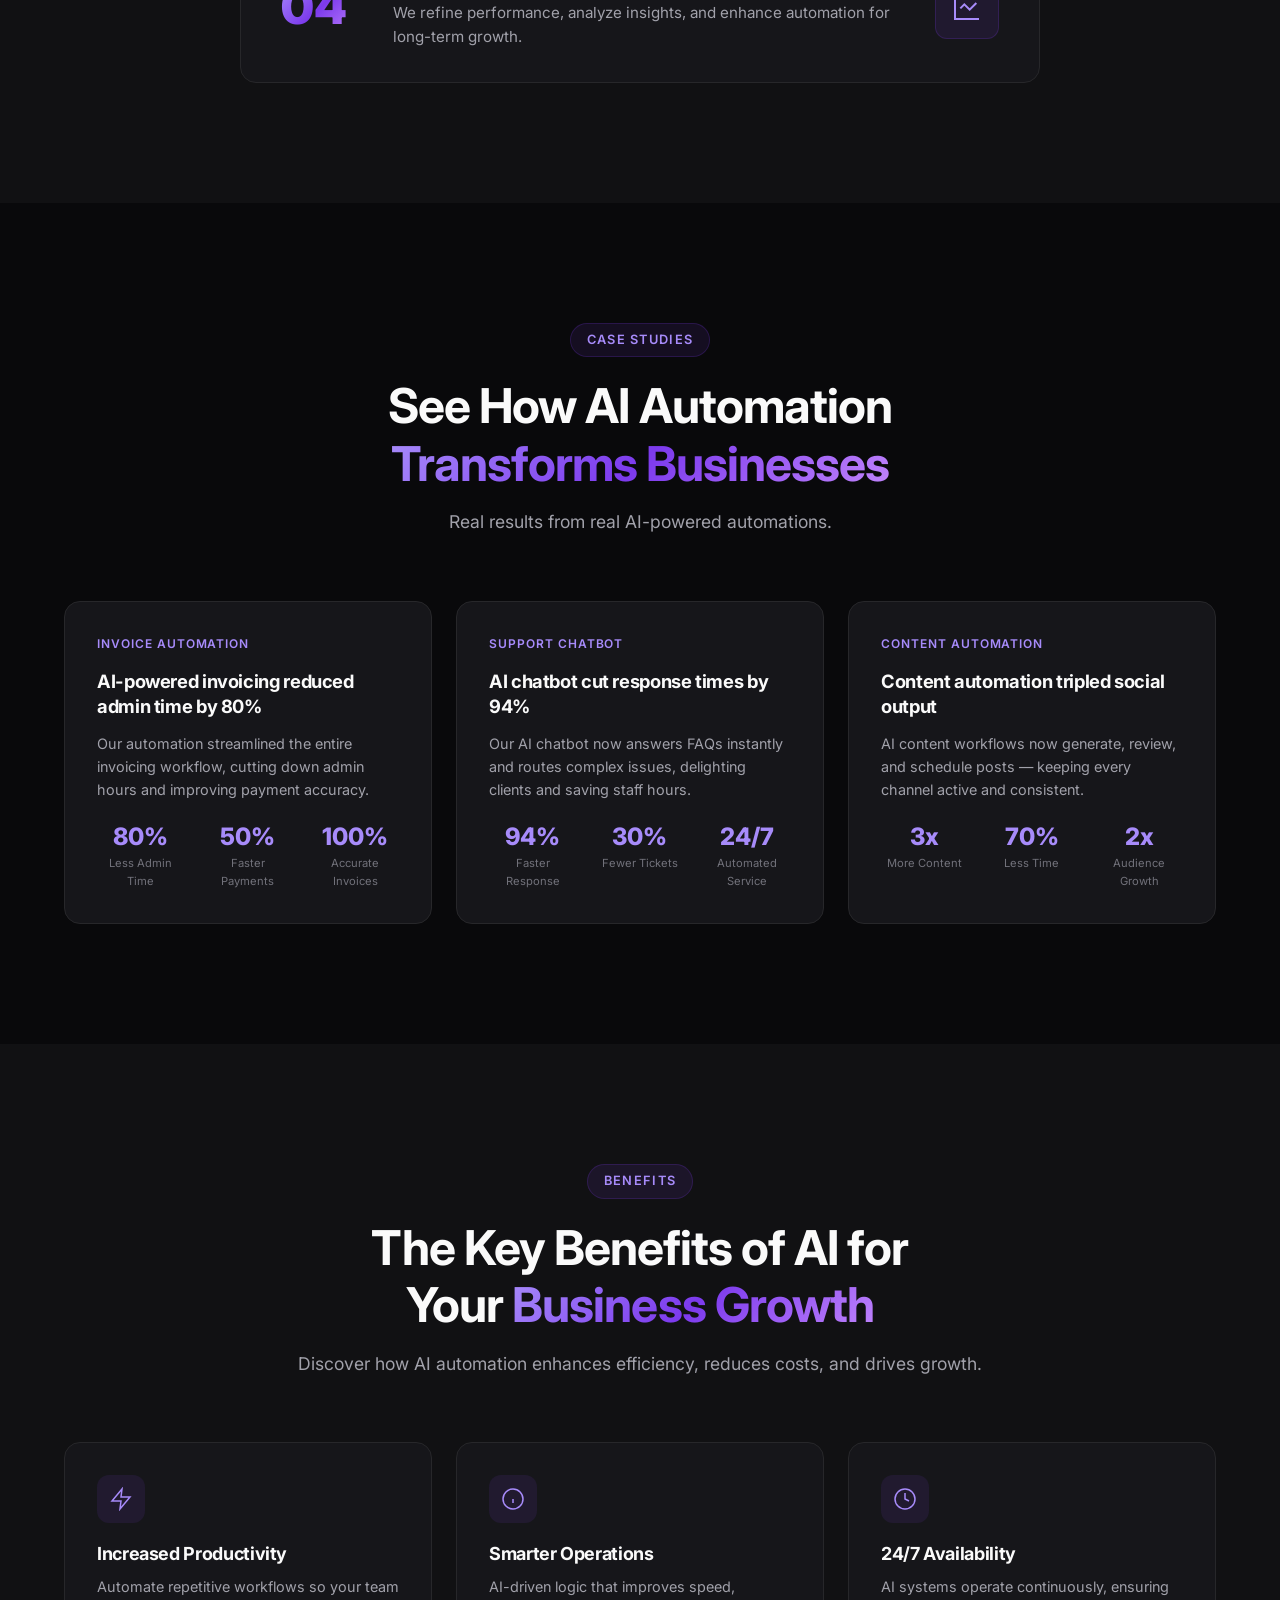
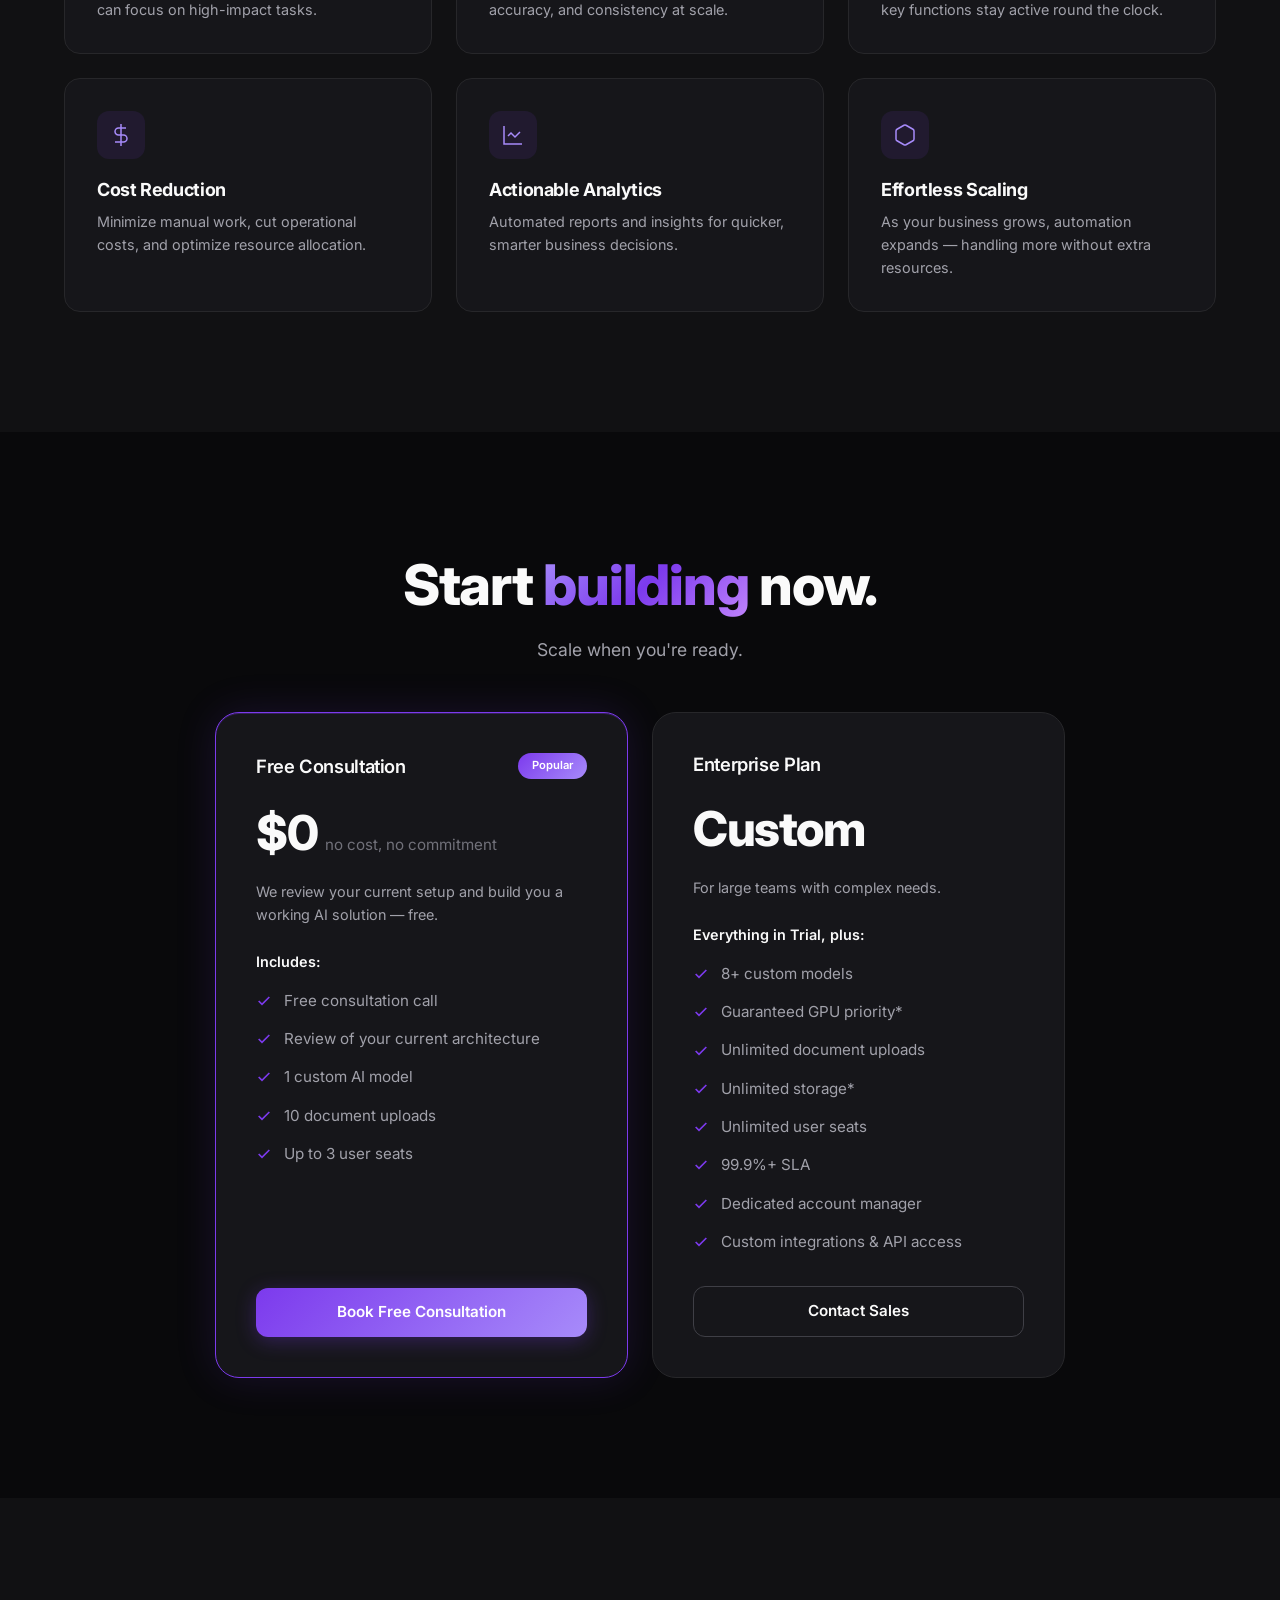
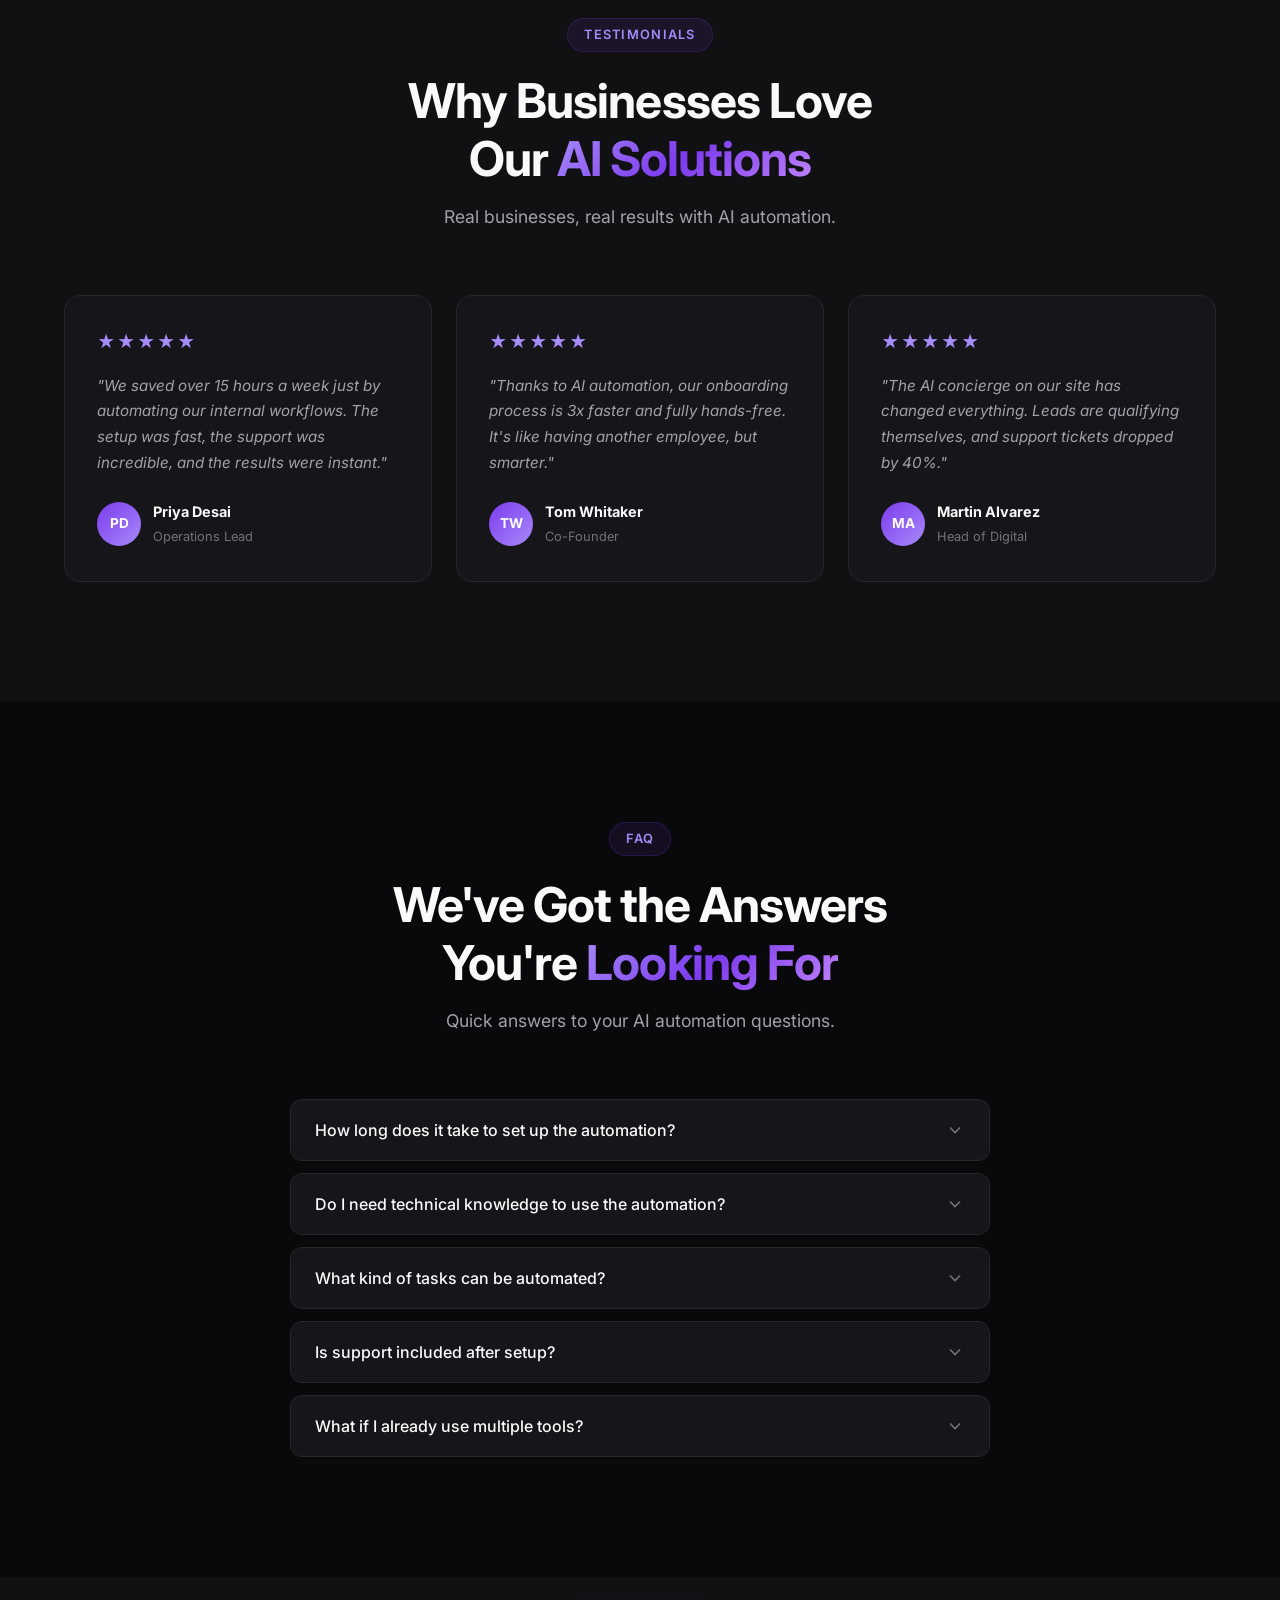
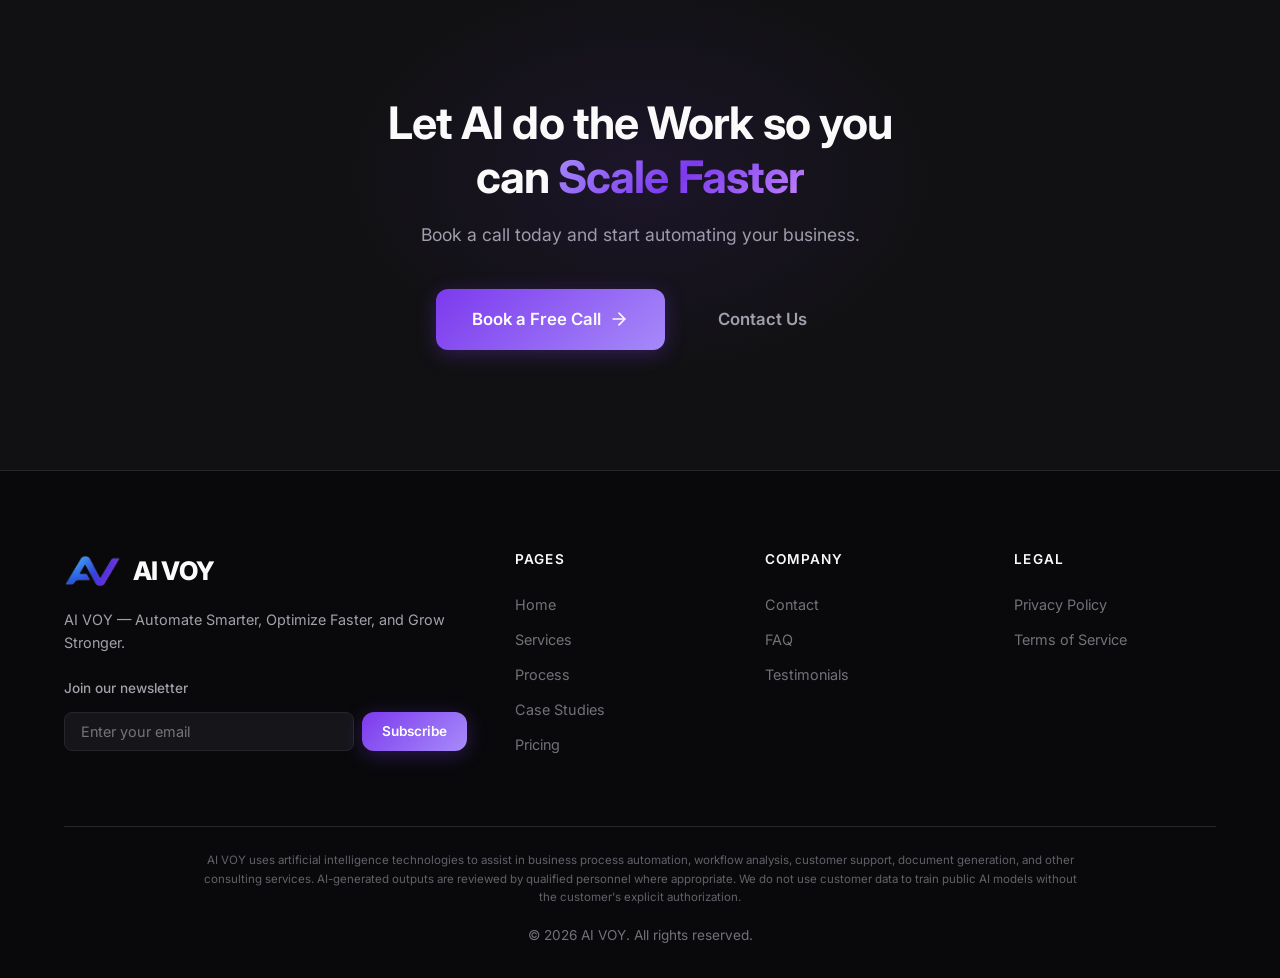
==== commit 0ce2d704: "Move AI disclaimer to footer as small print" ====
--- a/index.html
+++ b/index.html
@@ -28,7 +28,7 @@
     <meta name="twitter:title" content="AI VOY — AI Automation for Modern Businesses">
     <meta name="twitter:description" content="We bring AI automation to your fingertips — streamline tasks, accelerate growth, and scale your operations with intelligent solutions.">
 
-    <link rel="stylesheet" href="styles.css?v=3">
+    <link rel="stylesheet" href="styles.css?v=4">
     <link rel="preconnect" href="https://fonts.googleapis.com">
     <link rel="preconnect" href="https://fonts.gstatic.com" crossorigin>
     <link href="https://fonts.googleapis.com/css2?family=Inter:wght@300;400;500;600;700;800;900&display=swap" rel="stylesheet">
@@ -123,16 +123,6 @@
         </div>
     </section>
 
-    <!-- How We Use AI Section -->
-    <section class="ai-approach">
-        <div class="container">
-            <div class="ai-approach-box">
-                <span class="section-tag">How We Use AI</span>
-                <p>AI VOY uses artificial intelligence technologies to assist in business process automation, workflow analysis, customer support, document generation, and other consulting services. AI-generated outputs are reviewed by qualified personnel where appropriate. We do not use customer data to train public AI models without the customer's explicit authorization.</p>
-            </div>
-        </div>
-    </section>
-
     <!-- Services Section -->
     <section class="services" id="services">
         <div class="container">
@@ -671,6 +661,7 @@
                 </div>
             </div>
             <div class="footer-bottom">
+                <p class="footer-disclaimer">AI VOY uses artificial intelligence technologies to assist in business process automation, workflow analysis, customer support, document generation, and other consulting services. AI-generated outputs are reviewed by qualified personnel where appropriate. We do not use customer data to train public AI models without the customer's explicit authorization.</p>
                 <p>&copy; 2026 AI VOY. All rights reserved.</p>
             </div>
         </div>
--- a/styles.css
+++ b/styles.css
@@ -1311,29 +1311,14 @@
 }
 
 /* ========================================
-   How We Use AI Section
-   ======================================== */
-.ai-approach {
-    padding: 80px 0 20px;
-}
-
-.ai-approach-box {
-    max-width: 820px;
-    margin: 0 auto;
+   Footer AI Disclaimer
+   ======================================== */
+.footer-bottom .footer-disclaimer {
+    max-width: 880px;
+    margin: 0 auto 18px;
+    font-size: 0.72rem;
+    line-height: 1.6;
+    color: var(--text-muted);
+    opacity: 0.85;
     text-align: center;
-    background: var(--bg-card);
-    border: 1px solid var(--border-color);
-    border-radius: var(--radius-lg);
-    padding: 40px;
-}
-
-.ai-approach-box .section-tag {
-    margin-bottom: 20px;
-}
-
-.ai-approach-box p {
-    color: var(--text-secondary);
-    font-size: 1.05rem;
-    line-height: 1.7;
-    margin: 0;
-}
+}
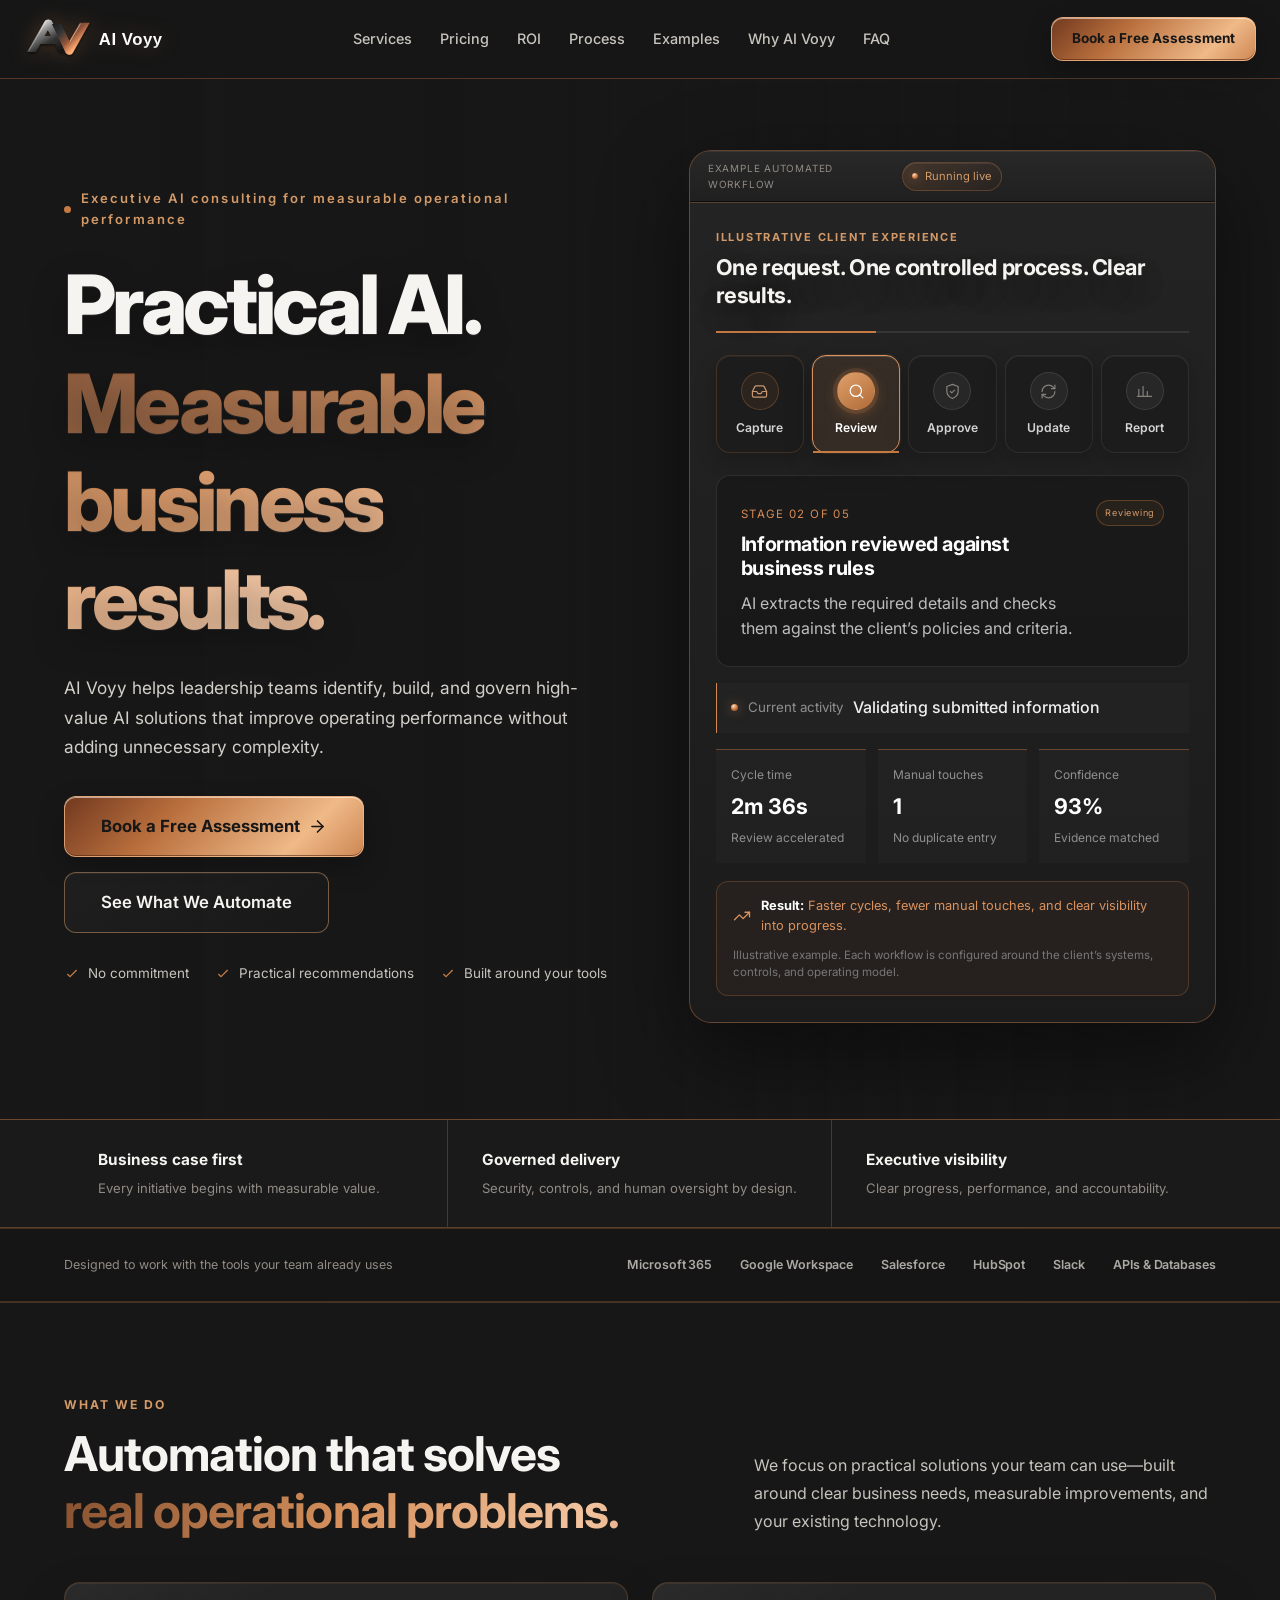
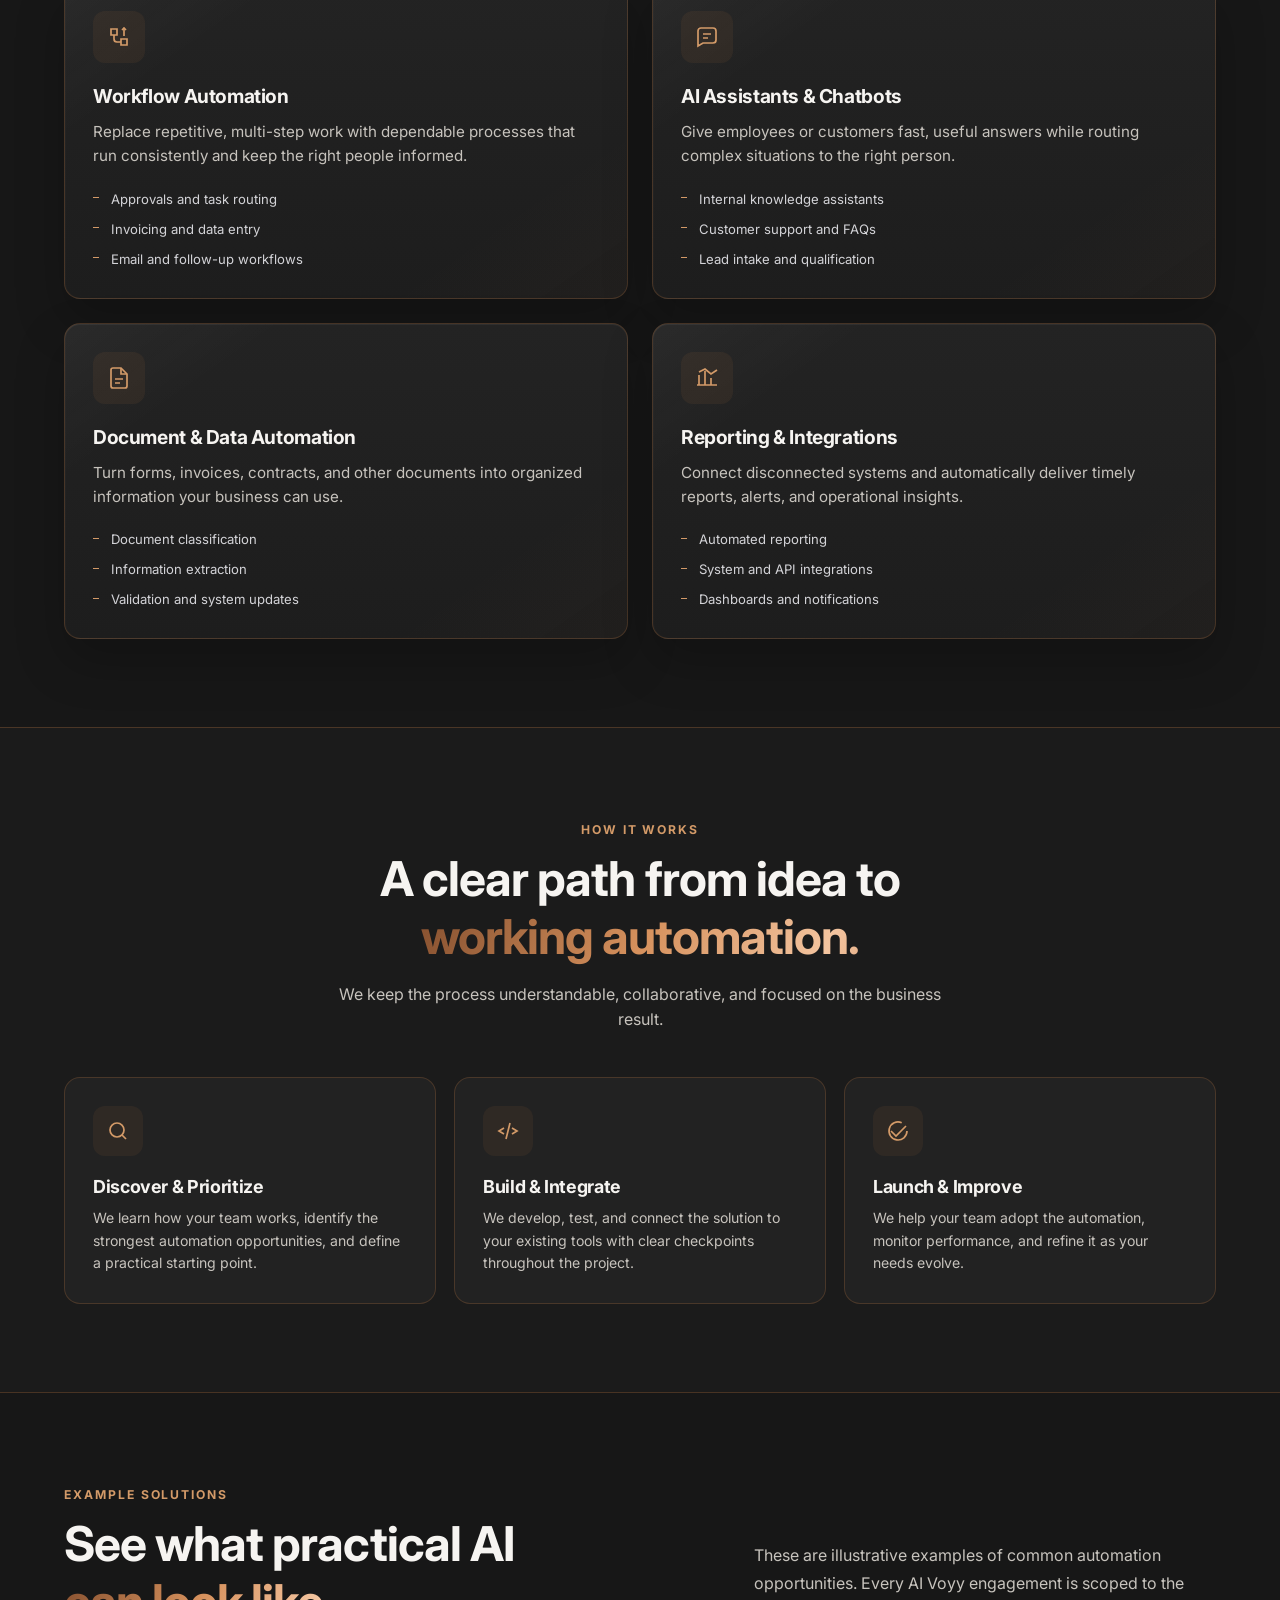
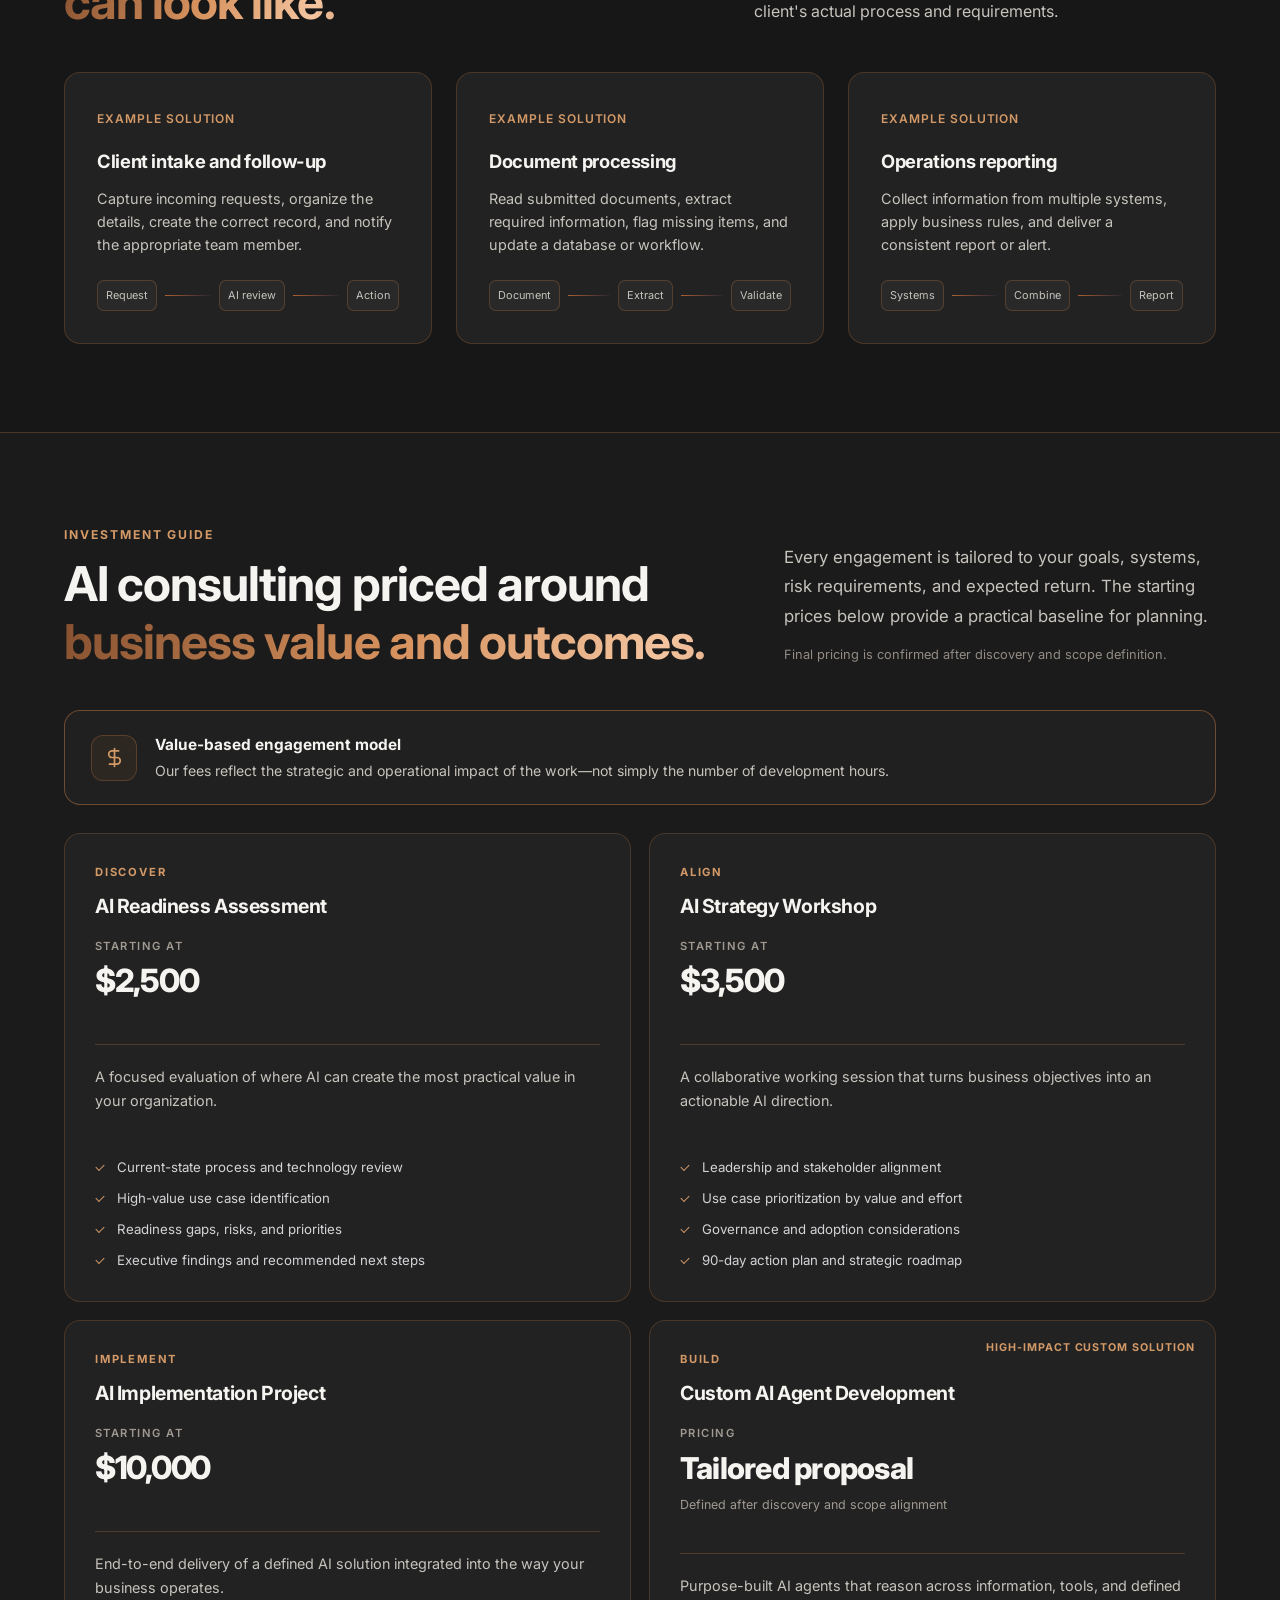
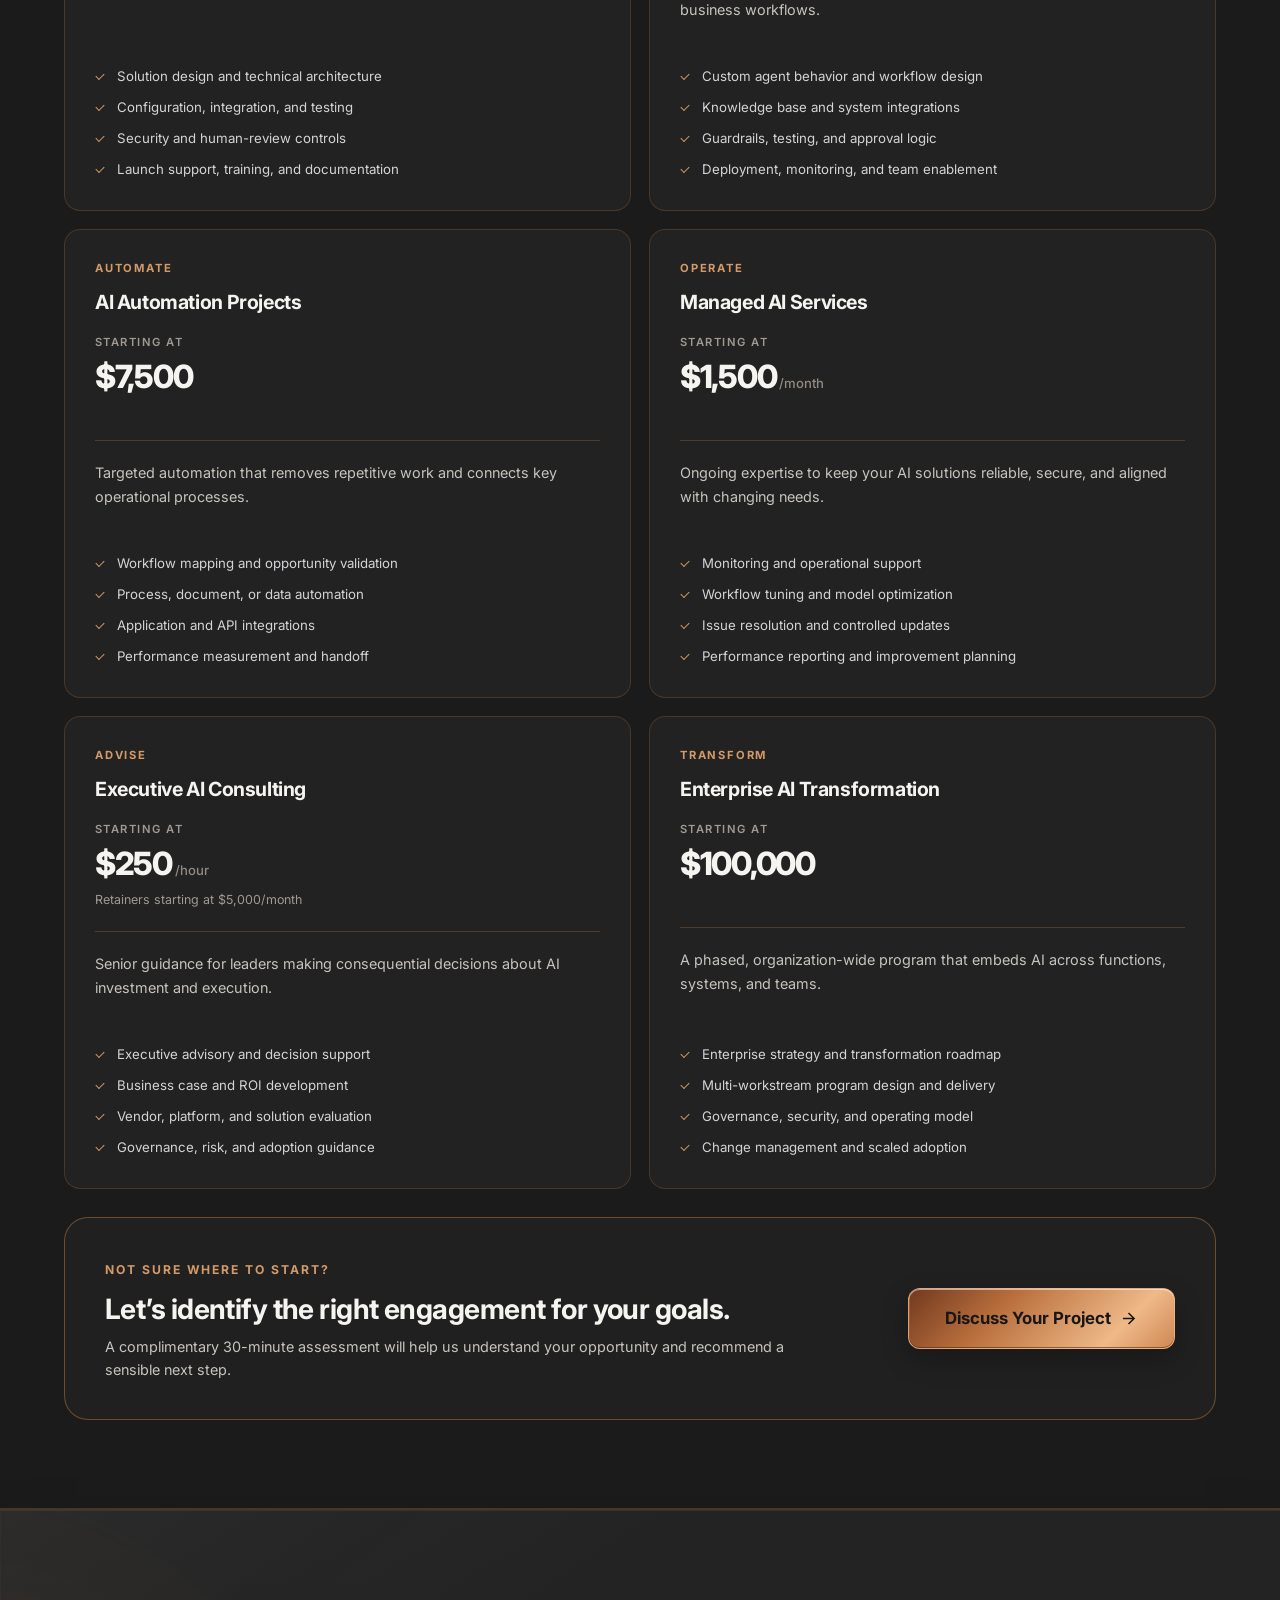
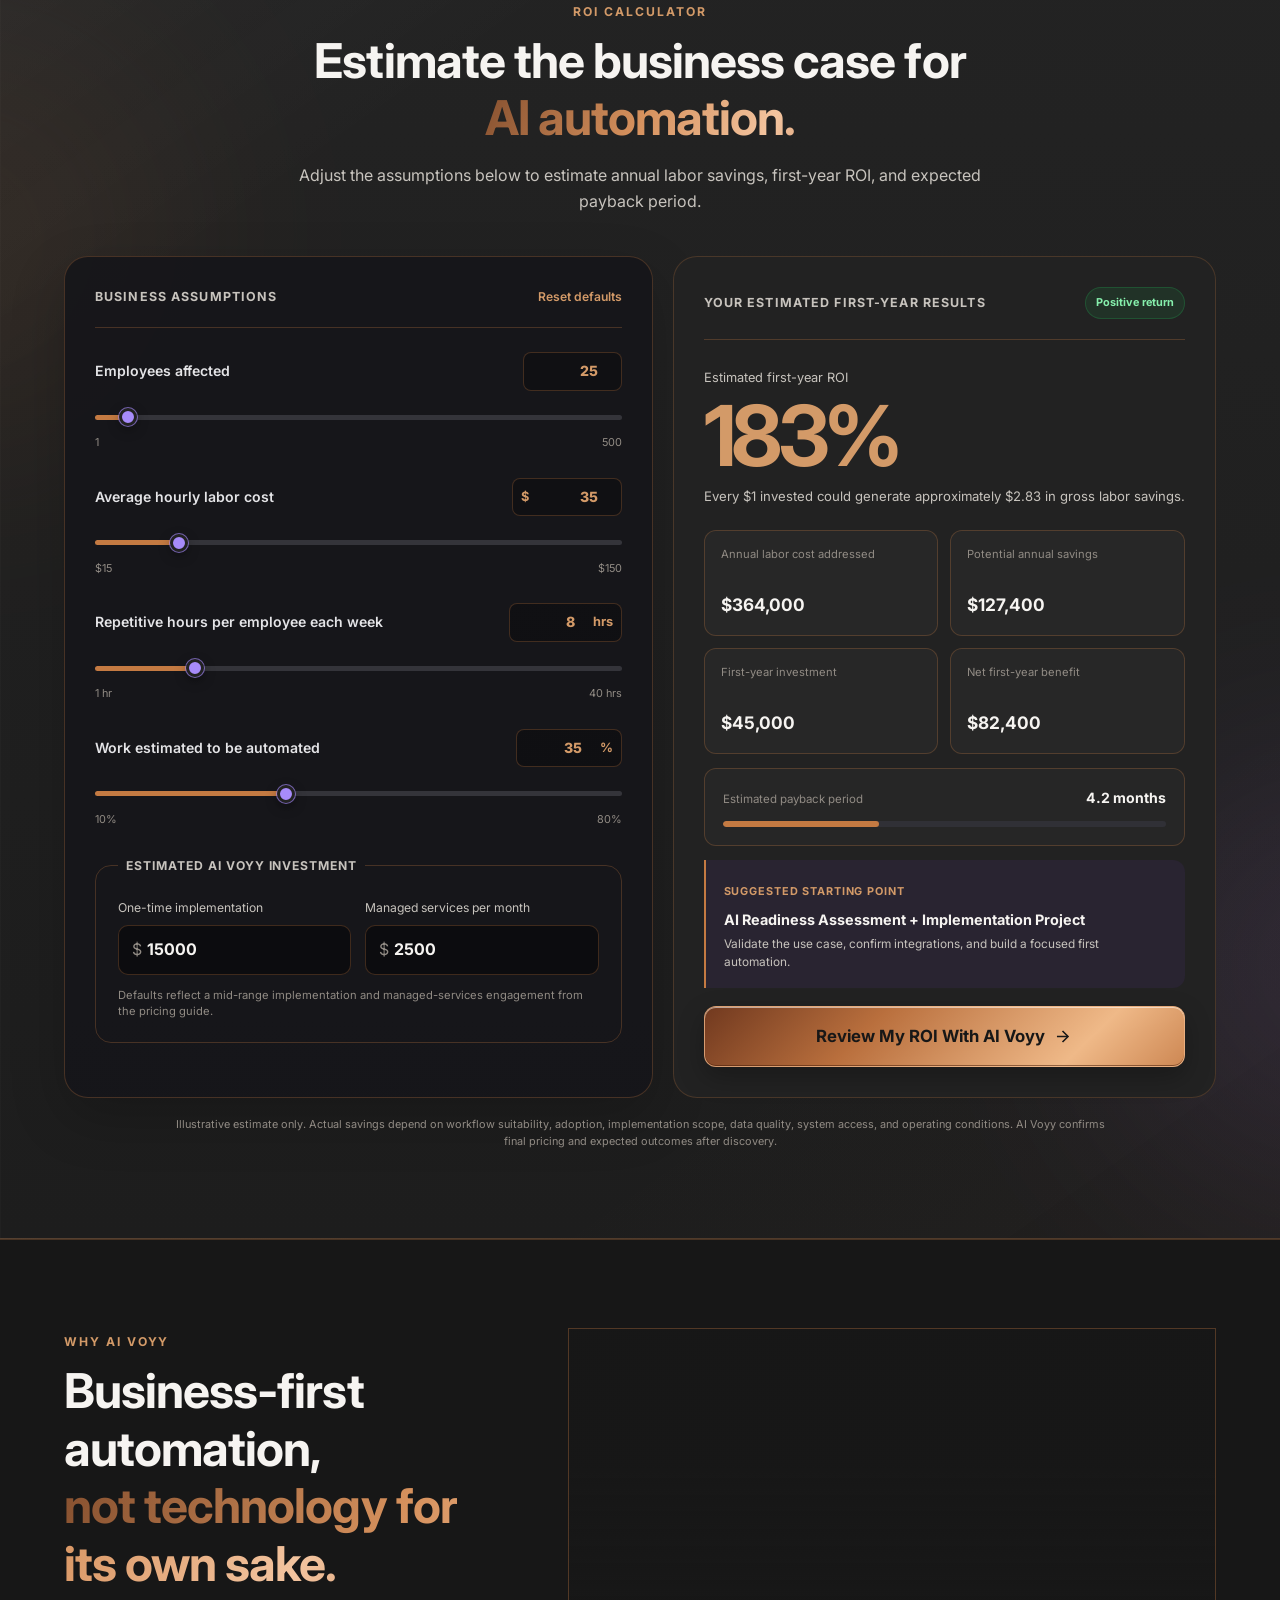
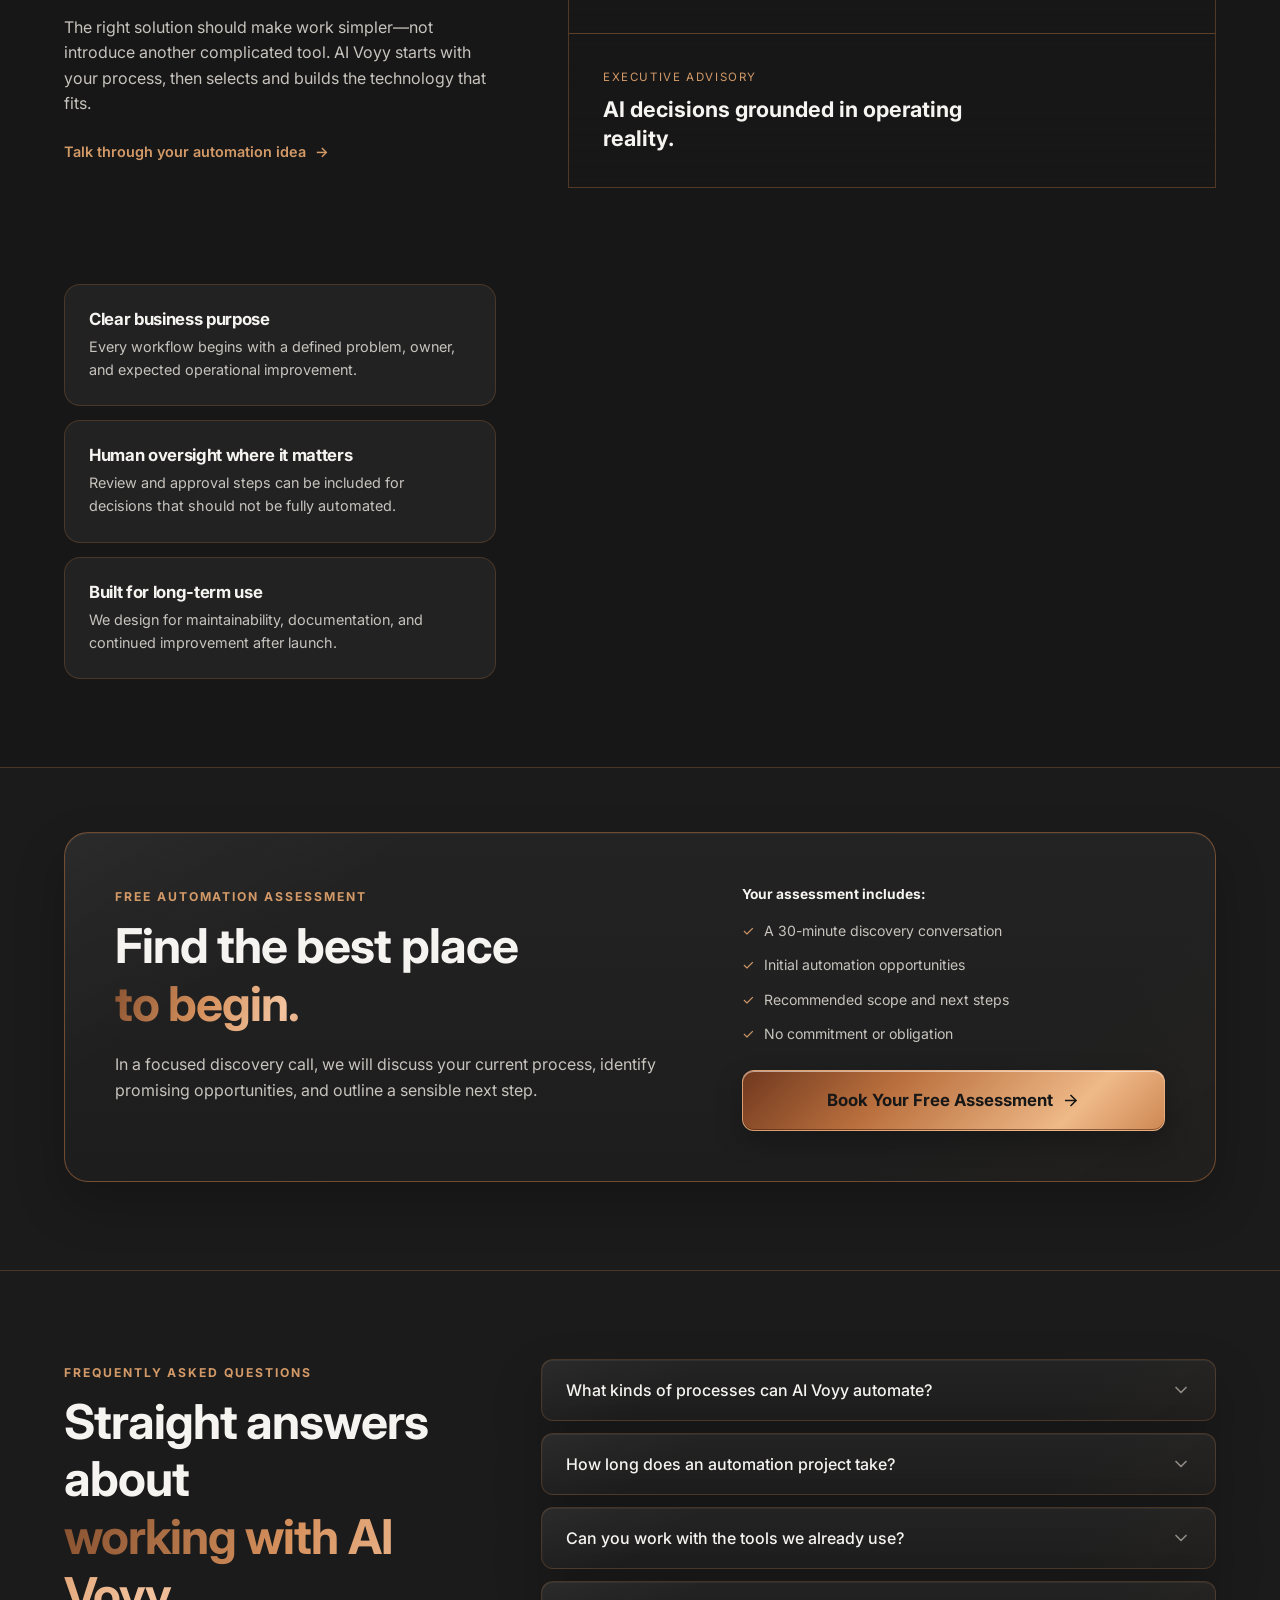
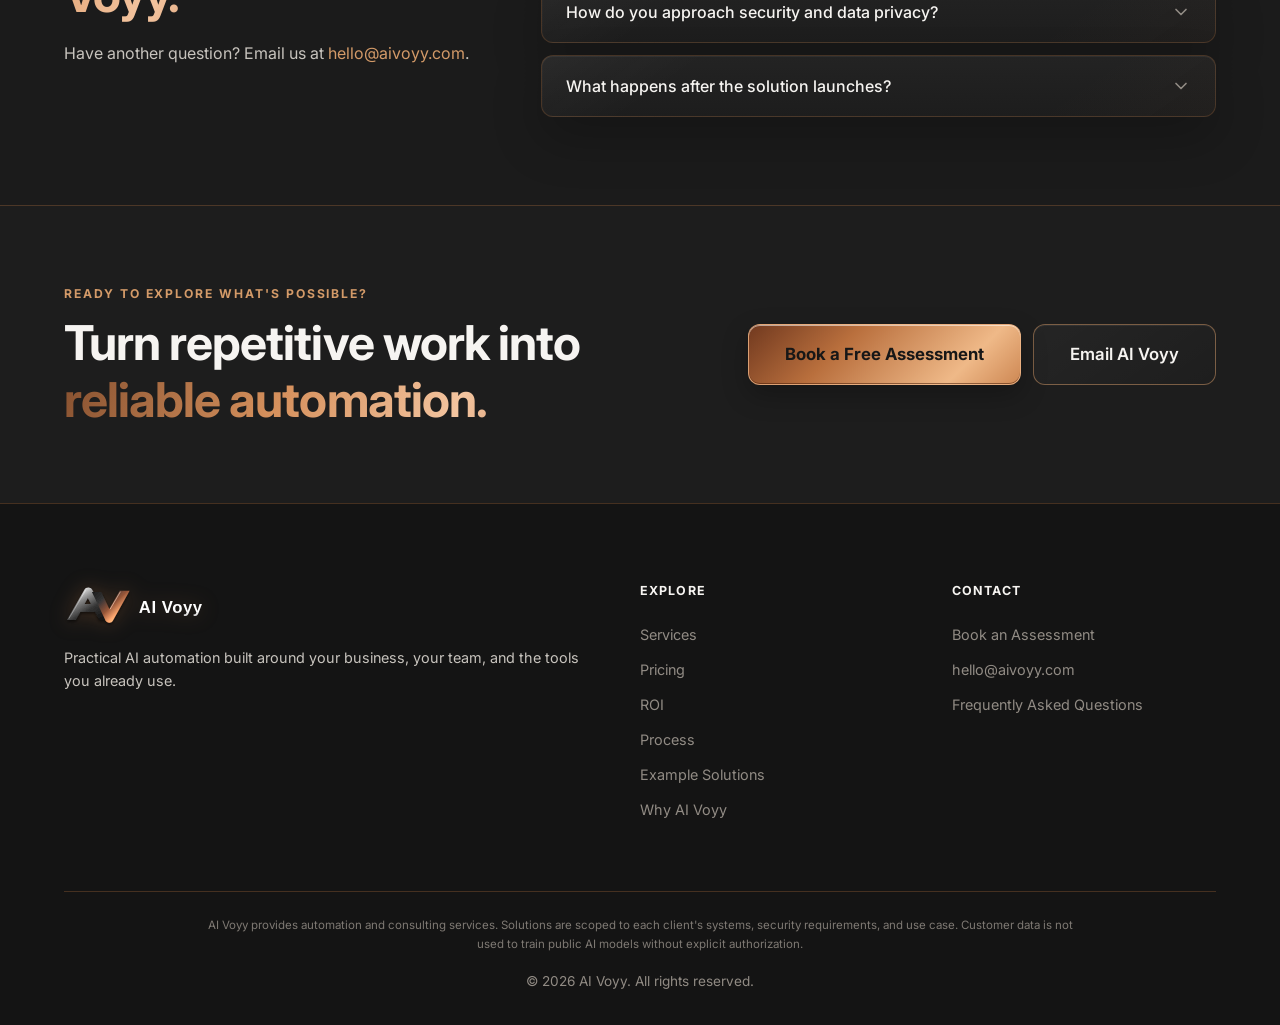
==== commit 69d2ff6c: "Redesign as executive copper/charcoal consulting theme with ROI calculator - Add executive-consultin" ====
--- a/index.html
+++ b/index.html
@@ -1,672 +1,1106 @@
-<!DOCTYPE html>
-<html lang="en">
-<head>
-    <meta charset="UTF-8">
-    <meta name="viewport" content="width=device-width, initial-scale=1.0">
-    <title>AI VOY — AI Automation for Modern Businesses</title>
-
-    <!-- Favicon -->
-    <link rel="icon" type="image/jpeg" href="AI image.jpeg">
-    <link rel="apple-touch-icon" href="AI image.jpeg">
-
-    <!-- SEO Meta Tags -->
-    <meta name="description" content="AI VOY is an AI automation agency that helps modern businesses streamline tasks, accelerate growth, and scale operations with intelligent AI solutions including chatbots, workflow automation, and custom AI models.">
-    <meta name="keywords" content="AI automation, AI chatbots, workflow automation, artificial intelligence, business automation, AI agency, custom AI models, data extraction, content generation, AI solutions">
-    <meta name="author" content="AI VOY">
-    <meta name="robots" content="index, follow">
-    <link rel="canonical" href="https://aivoyy.com/">
-
-    <!-- Open Graph / Facebook -->
-    <meta property="og:type" content="website">
-    <meta property="og:url" content="https://aivoyy.com/">
-    <meta property="og:title" content="AI VOY — AI Automation for Modern Businesses">
-    <meta property="og:description" content="We bring AI automation to your fingertips — streamline tasks, accelerate growth, and scale your operations with intelligent solutions.">
-    <meta property="og:site_name" content="AI VOY">
-
-    <!-- Twitter -->
-    <meta name="twitter:card" content="summary_large_image">
-    <meta name="twitter:title" content="AI VOY — AI Automation for Modern Businesses">
-    <meta name="twitter:description" content="We bring AI automation to your fingertips — streamline tasks, accelerate growth, and scale your operations with intelligent solutions.">
-
-    <link rel="stylesheet" href="styles.css?v=4">
-    <link rel="preconnect" href="https://fonts.googleapis.com">
-    <link rel="preconnect" href="https://fonts.gstatic.com" crossorigin>
-    <link href="https://fonts.googleapis.com/css2?family=Inter:wght@300;400;500;600;700;800;900&display=swap" rel="stylesheet">
-
-    <!-- Structured Data (JSON-LD) -->
-    <script type="application/ld+json">
-    {
-        "@context": "https://schema.org",
-        "@type": "Organization",
-        "name": "AI VOY",
-        "url": "https://aivoyy.com",
-        "description": "AI automation agency helping modern businesses streamline tasks and scale operations with intelligent AI solutions.",
-        "sameAs": []
-    }
-    </script>
-</head>
-<body>
-
-    <!-- Navigation -->
-    <nav class="navbar" id="navbar">
-        <div class="nav-container">
-            <a href="#" class="nav-logo">
-                <img src="logo.png" alt="AI VOY" class="nav-logo-img">
-                <span class="logo-ai">AI</span><span class="logo-voy">VOY</span>
-            </a>
-            <ul class="nav-links" id="navLinks">
-                <li><a href="#services">Services</a></li>
-                <li><a href="#process">Process</a></li>
-                <li><a href="#case-studies">Case Studies</a></li>
-                <li><a href="#pricing">Pricing</a></li>
-                <li><a href="#faq">FAQ</a></li>
-            </ul>
-            <div class="nav-actions">
-                <a href="#contact" class="btn btn-outline">Contact Us</a>
-                <a href="#pricing" class="btn btn-primary">Get Started</a>
-            </div>
-            <button class="mobile-toggle" id="mobileToggle" aria-label="Toggle menu">
-                <span></span>
-                <span></span>
-                <span></span>
-            </button>
-        </div>
-    </nav>
-
-    <!-- Hero Section -->
-    <section class="hero" id="hero">
-        <div class="hero-glow"></div>
-        <div class="hero-grid-bg"></div>
-        <div class="container">
-            <div class="hero-content">
-                <div class="hero-badge">
-                    <span class="badge-dot"></span>
-                    AI-Powered Automation Agency
-                </div>
-                <h1>
-                    AI Automation for<br>
-                    <span class="gradient-text">Modern Businesses.</span>
-                </h1>
-                <p class="hero-subtitle">
-                    We bring AI automation to your fingertips — streamline tasks, 
-                    accelerate growth, and scale your operations with intelligent solutions.
-                </p>
-                <div class="hero-cta">
-                    <a href="https://cal.com/aivoy/30min" target="_blank" rel="noopener" class="btn btn-primary btn-lg">
-                        Book Free Consultation
-                        <svg width="20" height="20" viewBox="0 0 24 24" fill="none" stroke="currentColor" stroke-width="2" stroke-linecap="round" stroke-linejoin="round"><path d="M5 12h14"/><path d="m12 5 7 7-7 7"/></svg>
-                    </a>
-                    <a href="#services" class="btn btn-ghost btn-lg">
-                        Explore Services
-                    </a>
-                </div>
-                <div class="hero-stats">
-                    <div class="stat">
-                        <span class="stat-number">150+</span>
-                        <span class="stat-label">Automations Built</span>
-                    </div>
-                    <div class="stat-divider"></div>
-                    <div class="stat">
-                        <span class="stat-number">98%</span>
-                        <span class="stat-label">Client Satisfaction</span>
-                    </div>
-                    <div class="stat-divider"></div>
-                    <div class="stat">
-                        <span class="stat-number">24/7</span>
-                        <span class="stat-label">AI Availability</span>
-                    </div>
-                </div>
-            </div>
-        </div>
-        <div class="hero-scroll-indicator">
-            <div class="scroll-line"></div>
-        </div>
-    </section>
-
-    <!-- Services Section -->
-    <section class="services" id="services">
-        <div class="container">
-            <div class="section-header">
-                <span class="section-tag">Our Services</span>
-                <h2>AI Solutions That Take Your<br>Business to the <span class="gradient-text">Next Level</span></h2>
-                <p>We design, develop, and implement automation tools that help you work smarter, not harder.</p>
-            </div>
-            <div class="services-grid">
-                <div class="service-card">
-                    <div class="service-icon">
-                        <svg width="28" height="28" viewBox="0 0 24 24" fill="none" stroke="currentColor" stroke-width="1.5" stroke-linecap="round" stroke-linejoin="round"><path d="M12 20a8 8 0 1 0 0-16 8 8 0 0 0 0 16Z"/><path d="M12 14a2 2 0 1 0 0-4 2 2 0 0 0 0 4Z"/><path d="M12 2v2"/><path d="M12 22v-2"/><path d="m17 20.66-1-1.73"/><path d="M11 10.27 7 3.34"/><path d="m20.66 17-1.73-1"/><path d="m3.34 7 1.73 1"/><path d="M14 12h8"/><path d="M2 12h2"/><path d="m20.66 7-1.73 1"/><path d="m3.34 17 1.73-1"/><path d="m17 3.34-1 1.73"/><path d="m11 13.73-4 6.93"/></svg>
-                    </div>
-                    <h3>Workflow Automation</h3>
-                    <p>Automate repetitive tasks like data entry, reporting, invoicing, and internal operations to save time and reduce errors.</p>
-                    <div class="service-tags">
-                        <span>Internal Task Bots</span>
-                        <span>100+ Automations</span>
-                        <span>Custom Workflows</span>
-                    </div>
-                </div>
-                <div class="service-card">
-                    <div class="service-icon">
-                        <svg width="28" height="28" viewBox="0 0 24 24" fill="none" stroke="currentColor" stroke-width="1.5" stroke-linecap="round" stroke-linejoin="round"><path d="M21 15a2 2 0 0 1-2 2H7l-4 4V5a2 2 0 0 1 2-2h14a2 2 0 0 1 2 2z"/><path d="M8 10h.01"/><path d="M12 10h.01"/><path d="M16 10h.01"/></svg>
-                    </div>
-                    <h3>AI Chatbots</h3>
-                    <p>Let AI handle routine queries, lead qualification, and customer support 24/7 with intelligent conversational chatbots.</p>
-                    <div class="service-tags">
-                        <span>Customer Support</span>
-                        <span>Lead Gen</span>
-                        <span>Booking</span>
-                    </div>
-                </div>
-                <div class="service-card">
-                    <div class="service-icon">
-                        <svg width="28" height="28" viewBox="0 0 24 24" fill="none" stroke="currentColor" stroke-width="1.5" stroke-linecap="round" stroke-linejoin="round"><path d="M14.5 2H6a2 2 0 0 0-2 2v16a2 2 0 0 0 2 2h12a2 2 0 0 0 2-2V7.5L14.5 2z"/><polyline points="14 2 14 8 20 8"/><line x1="16" x2="8" y1="13" y2="13"/><line x1="16" x2="8" y1="17" y2="17"/><line x1="10" x2="8" y1="9" y2="9"/></svg>
-                    </div>
-                    <h3>Content Generation</h3>
-                    <p>Scale the creation of blog posts, product descriptions, emails, and social media content with AI-powered automation.</p>
-                    <div class="service-tags">
-                        <span>Blogs</span>
-                        <span>Social Media</span>
-                        <span>Press Releases</span>
-                    </div>
-                </div>
-                <div class="service-card">
-                    <div class="service-icon">
-                        <svg width="28" height="28" viewBox="0 0 24 24" fill="none" stroke="currentColor" stroke-width="1.5" stroke-linecap="round" stroke-linejoin="round"><path d="M4 22h14a2 2 0 0 0 2-2V7l-5-5H6a2 2 0 0 0-2 2v4"/><path d="M14 2v6h6"/><path d="M2 13h10"/><path d="m9 16-3-3 3-3"/></svg>
-                    </div>
-                    <h3>Data Extraction</h3>
-                    <p>Transform documents into structured data. Scan invoices, contracts, and forms — sync directly to your CRM or database.</p>
-                    <div class="service-tags">
-                        <span>Invoice Processing</span>
-                        <span>Data Capture</span>
-                        <span>Onboarding</span>
-                    </div>
-                </div>
-                <div class="service-card">
-                    <div class="service-icon">
-                        <svg width="28" height="28" viewBox="0 0 24 24" fill="none" stroke="currentColor" stroke-width="1.5" stroke-linecap="round" stroke-linejoin="round"><path d="M21 16V8a2 2 0 0 0-1-1.73l-7-4a2 2 0 0 0-2 0l-7 4A2 2 0 0 0 3 8v8a2 2 0 0 0 1 1.73l7 4a2 2 0 0 0 2 0l7-4A2 2 0 0 0 21 16z"/><polyline points="3.27 6.96 12 12.01 20.73 6.96"/><line x1="12" x2="12" y1="22.08" y2="12"/></svg>
-                    </div>
-                    <h3>Custom AI Models</h3>
-                    <p>Production-ready custom language models fine-tuned on your proprietary data — built for your domain and use case.</p>
-                    <div class="service-tags">
-                        <span>Fine-Tuning</span>
-                        <span>Domain Specific</span>
-                        <span>Private Models</span>
-                    </div>
-                </div>
-                <div class="service-card">
-                    <div class="service-icon">
-                        <svg width="28" height="28" viewBox="0 0 24 24" fill="none" stroke="currentColor" stroke-width="1.5" stroke-linecap="round" stroke-linejoin="round"><path d="M3 3v18h18"/><path d="m19 9-5 5-4-4-3 3"/></svg>
-                    </div>
-                    <h3>Analytics & Reporting</h3>
-                    <p>Get automated reports and actionable insights delivered right to your inbox — supporting smarter, faster decisions.</p>
-                    <div class="service-tags">
-                        <span>Auto Reports</span>
-                        <span>Dashboards</span>
-                        <span>Insights</span>
-                    </div>
-                </div>
-            </div>
-        </div>
-    </section>
-
-    <!-- Process Section -->
-    <section class="process" id="process">
-        <div class="container">
-            <div class="section-header">
-                <span class="section-tag">Our Process</span>
-                <h2>Simple, Smart, and<br><span class="gradient-text">Scalable Process</span></h2>
-                <p>From discovery to deployment — we make AI automation seamless.</p>
-            </div>
-            <div class="process-steps">
-                <div class="process-step">
-                    <div class="step-number">01</div>
-                    <div class="step-content">
-                        <h3>Smart Analysing</h3>
-                        <p>We assess your needs and identify AI solutions to streamline workflows and improve efficiency.</p>
-                    </div>
-                    <div class="step-visual">
-                        <div class="step-icon-box">
-                            <svg width="32" height="32" viewBox="0 0 24 24" fill="none" stroke="currentColor" stroke-width="1.5"><circle cx="11" cy="11" r="8"/><path d="m21 21-4.3-4.3"/></svg>
-                        </div>
-                    </div>
-                </div>
-                <div class="process-step">
-                    <div class="step-number">02</div>
-                    <div class="step-content">
-                        <h3>AI Development</h3>
-                        <p>Our team builds intelligent automation systems tailored to your business processes and goals.</p>
-                    </div>
-                    <div class="step-visual">
-                        <div class="step-icon-box">
-                            <svg width="32" height="32" viewBox="0 0 24 24" fill="none" stroke="currentColor" stroke-width="1.5"><polyline points="16 18 22 12 16 6"/><polyline points="8 6 2 12 8 18"/></svg>
-                        </div>
-                    </div>
-                </div>
-                <div class="process-step">
-                    <div class="step-number">03</div>
-                    <div class="step-content">
-                        <h3>Seamless Integration</h3>
-                        <p>We smoothly integrate AI solutions into your existing infrastructure with minimal disruption.</p>
-                    </div>
-                    <div class="step-visual">
-                        <div class="step-icon-box">
-                            <svg width="32" height="32" viewBox="0 0 24 24" fill="none" stroke="currentColor" stroke-width="1.5"><path d="M12 22c5.523 0 10-4.477 10-10S17.523 2 12 2 2 6.477 2 12s4.477 10 10 10z"/><path d="m9 12 2 2 4-4"/></svg>
-                        </div>
-                    </div>
-                </div>
-                <div class="process-step">
-                    <div class="step-number">04</div>
-                    <div class="step-content">
-                        <h3>Continuous Optimization</h3>
-                        <p>We refine performance, analyze insights, and enhance automation for long-term growth.</p>
-                    </div>
-                    <div class="step-visual">
-                        <div class="step-icon-box">
-                            <svg width="32" height="32" viewBox="0 0 24 24" fill="none" stroke="currentColor" stroke-width="1.5"><path d="M3 3v18h18"/><path d="m19 9-5 5-4-4-3 3"/></svg>
-                        </div>
-                    </div>
-                </div>
-            </div>
-        </div>
-    </section>
-
-    <!-- Case Studies Section -->
-    <section class="case-studies" id="case-studies">
-        <div class="container">
-            <div class="section-header">
-                <span class="section-tag">Case Studies</span>
-                <h2>See How AI Automation<br><span class="gradient-text">Transforms Businesses</span></h2>
-                <p>Real results from real AI-powered automations.</p>
-            </div>
-            <div class="cases-grid">
-                <div class="case-card">
-                    <div class="case-label">Invoice Automation</div>
-                    <h3>AI-powered invoicing reduced admin time by 80%</h3>
-                    <p>Our automation streamlined the entire invoicing workflow, cutting down admin hours and improving payment accuracy.</p>
-                    <div class="case-metrics">
-                        <div class="metric">
-                            <span class="metric-value">80%</span>
-                            <span class="metric-label">Less Admin Time</span>
-                        </div>
-                        <div class="metric">
-                            <span class="metric-value">50%</span>
-                            <span class="metric-label">Faster Payments</span>
-                        </div>
-                        <div class="metric">
-                            <span class="metric-value">100%</span>
-                            <span class="metric-label">Accurate Invoices</span>
-                        </div>
-                    </div>
-                </div>
-                <div class="case-card">
-                    <div class="case-label">Support Chatbot</div>
-                    <h3>AI chatbot cut response times by 94%</h3>
-                    <p>Our AI chatbot now answers FAQs instantly and routes complex issues, delighting clients and saving staff hours.</p>
-                    <div class="case-metrics">
-                        <div class="metric">
-                            <span class="metric-value">94%</span>
-                            <span class="metric-label">Faster Response</span>
-                        </div>
-                        <div class="metric">
-                            <span class="metric-value">30%</span>
-                            <span class="metric-label">Fewer Tickets</span>
-                        </div>
-                        <div class="metric">
-                            <span class="metric-value">24/7</span>
-                            <span class="metric-label">Automated Service</span>
-                        </div>
-                    </div>
-                </div>
-                <div class="case-card">
-                    <div class="case-label">Content Automation</div>
-                    <h3>Content automation tripled social output</h3>
-                    <p>AI content workflows now generate, review, and schedule posts — keeping every channel active and consistent.</p>
-                    <div class="case-metrics">
-                        <div class="metric">
-                            <span class="metric-value">3x</span>
-                            <span class="metric-label">More Content</span>
-                        </div>
-                        <div class="metric">
-                            <span class="metric-value">70%</span>
-                            <span class="metric-label">Less Time</span>
-                        </div>
-                        <div class="metric">
-                            <span class="metric-value">2x</span>
-                            <span class="metric-label">Audience Growth</span>
-                        </div>
-                    </div>
-                </div>
-            </div>
-        </div>
-    </section>
-
-    <!-- Benefits Section -->
-    <section class="benefits" id="benefits">
-        <div class="container">
-            <div class="section-header">
-                <span class="section-tag">Benefits</span>
-                <h2>The Key Benefits of AI for<br>Your <span class="gradient-text">Business Growth</span></h2>
-                <p>Discover how AI automation enhances efficiency, reduces costs, and drives growth.</p>
-            </div>
-            <div class="benefits-grid">
-                <div class="benefit-card">
-                    <div class="benefit-icon">
-                        <svg width="24" height="24" viewBox="0 0 24 24" fill="none" stroke="currentColor" stroke-width="1.5"><path d="M13 2L3 14h9l-1 8 10-12h-9l1-8z"/></svg>
-                    </div>
-                    <h4>Increased Productivity</h4>
-                    <p>Automate repetitive workflows so your team can focus on high-impact tasks.</p>
-                </div>
-                <div class="benefit-card">
-                    <div class="benefit-icon">
-                        <svg width="24" height="24" viewBox="0 0 24 24" fill="none" stroke="currentColor" stroke-width="1.5"><circle cx="12" cy="12" r="10"/><path d="M12 16v-4"/><path d="M12 8h.01"/></svg>
-                    </div>
-                    <h4>Smarter Operations</h4>
-                    <p>AI-driven logic that improves speed, accuracy, and consistency at scale.</p>
-                </div>
-                <div class="benefit-card">
-                    <div class="benefit-icon">
-                        <svg width="24" height="24" viewBox="0 0 24 24" fill="none" stroke="currentColor" stroke-width="1.5"><circle cx="12" cy="12" r="10"/><polyline points="12 6 12 12 16 14"/></svg>
-                    </div>
-                    <h4>24/7 Availability</h4>
-                    <p>AI systems operate continuously, ensuring key functions stay active round the clock.</p>
-                </div>
-                <div class="benefit-card">
-                    <div class="benefit-icon">
-                        <svg width="24" height="24" viewBox="0 0 24 24" fill="none" stroke="currentColor" stroke-width="1.5"><line x1="12" x2="12" y1="1" y2="23"/><path d="M17 5H9.5a3.5 3.5 0 0 0 0 7h5a3.5 3.5 0 0 1 0 7H6"/></svg>
-                    </div>
-                    <h4>Cost Reduction</h4>
-                    <p>Minimize manual work, cut operational costs, and optimize resource allocation.</p>
-                </div>
-                <div class="benefit-card">
-                    <div class="benefit-icon">
-                        <svg width="24" height="24" viewBox="0 0 24 24" fill="none" stroke="currentColor" stroke-width="1.5"><path d="M3 3v18h18"/><path d="m19 9-5 5-4-4-3 3"/></svg>
-                    </div>
-                    <h4>Actionable Analytics</h4>
-                    <p>Automated reports and insights for quicker, smarter business decisions.</p>
-                </div>
-                <div class="benefit-card">
-                    <div class="benefit-icon">
-                        <svg width="24" height="24" viewBox="0 0 24 24" fill="none" stroke="currentColor" stroke-width="1.5"><path d="M21 16V8a2 2 0 0 0-1-1.73l-7-4a2 2 0 0 0-2 0l-7 4A2 2 0 0 0 3 8v8a2 2 0 0 0 1 1.73l7 4a2 2 0 0 0 2 0l7-4A2 2 0 0 0 21 16z"/></svg>
-                    </div>
-                    <h4>Effortless Scaling</h4>
-                    <p>As your business grows, automation expands — handling more without extra resources.</p>
-                </div>
-            </div>
-        </div>
-    </section>
-
-    <!-- Pricing Section -->
-    <section class="pricing" id="pricing">
-        <div class="container">
-            <div class="section-header">
-                <h2>Start <span class="gradient-text">building</span> now.</h2>
-                <p>Scale when you're ready.</p>
-            </div>
-            <div class="pricing-grid">
-                <div class="pricing-card pricing-card-popular">
-                    <div class="pricing-card-header">
-                        <div class="pricing-title-row">
-                            <h3>Free Consultation</h3>
-                            <span class="popular-badge">Popular</span>
-                        </div>
-                        <div class="pricing-amount">
-                            <span class="price">$0</span>
-                            <span class="price-period">no cost, no commitment</span>
-                        </div>
-                        <p class="pricing-desc">We review your current setup and build you a working AI solution — free.</p>
-                    </div>
-                    <div class="pricing-body">
-                        <p class="includes-label">Includes:</p>
-                        <ul class="pricing-features">
-                            <li>
-                                <svg width="16" height="16" viewBox="0 0 24 24" fill="none" stroke="#7c3aed" stroke-width="2.5"><polyline points="20 6 9 17 4 12"/></svg>
-                                Free consultation call
-                            </li>
-                            <li>
-                                <svg width="16" height="16" viewBox="0 0 24 24" fill="none" stroke="#7c3aed" stroke-width="2.5"><polyline points="20 6 9 17 4 12"/></svg>
-                                Review of your current architecture
-                            </li>
-                            <li>
-                                <svg width="16" height="16" viewBox="0 0 24 24" fill="none" stroke="#7c3aed" stroke-width="2.5"><polyline points="20 6 9 17 4 12"/></svg>
-                                1 custom AI model
-                            </li>
-                            <li>
-                                <svg width="16" height="16" viewBox="0 0 24 24" fill="none" stroke="#7c3aed" stroke-width="2.5"><polyline points="20 6 9 17 4 12"/></svg>
-                                10 document uploads
-                            </li>
-                            <li>
-                                <svg width="16" height="16" viewBox="0 0 24 24" fill="none" stroke="#7c3aed" stroke-width="2.5"><polyline points="20 6 9 17 4 12"/></svg>
-                                Up to 3 user seats
-                            </li>
-                        </ul>
-                    </div>
-                    <a href="https://cal.com/aivoy/30min" target="_blank" rel="noopener" class="btn btn-primary btn-block">Book Free Consultation</a>
-                </div>
-                <div class="pricing-card">
-                    <div class="pricing-card-header">
-                        <div class="pricing-title-row">
-                            <h3>Enterprise Plan</h3>
-                        </div>
-                        <div class="pricing-amount">
-                            <span class="price">Custom</span>
-                        </div>
-                        <p class="pricing-desc">For large teams with complex needs.</p>
-                    </div>
-                    <div class="pricing-body">
-                        <p class="includes-label">Everything in Trial, plus:</p>
-                        <ul class="pricing-features">
-                            <li>
-                                <svg width="16" height="16" viewBox="0 0 24 24" fill="none" stroke="#7c3aed" stroke-width="2.5"><polyline points="20 6 9 17 4 12"/></svg>
-                                8+ custom models
-                            </li>
-                            <li>
-                                <svg width="16" height="16" viewBox="0 0 24 24" fill="none" stroke="#7c3aed" stroke-width="2.5"><polyline points="20 6 9 17 4 12"/></svg>
-                                Guaranteed GPU priority*
-                            </li>
-                            <li>
-                                <svg width="16" height="16" viewBox="0 0 24 24" fill="none" stroke="#7c3aed" stroke-width="2.5"><polyline points="20 6 9 17 4 12"/></svg>
-                                Unlimited document uploads
-                            </li>
-                            <li>
-                                <svg width="16" height="16" viewBox="0 0 24 24" fill="none" stroke="#7c3aed" stroke-width="2.5"><polyline points="20 6 9 17 4 12"/></svg>
-                                Unlimited storage*
-                            </li>
-                            <li>
-                                <svg width="16" height="16" viewBox="0 0 24 24" fill="none" stroke="#7c3aed" stroke-width="2.5"><polyline points="20 6 9 17 4 12"/></svg>
-                                Unlimited user seats
-                            </li>
-                            <li>
-                                <svg width="16" height="16" viewBox="0 0 24 24" fill="none" stroke="#7c3aed" stroke-width="2.5"><polyline points="20 6 9 17 4 12"/></svg>
-                                99.9%+ SLA
-                            </li>
-                            <li>
-                                <svg width="16" height="16" viewBox="0 0 24 24" fill="none" stroke="#7c3aed" stroke-width="2.5"><polyline points="20 6 9 17 4 12"/></svg>
-                                Dedicated account manager
-                            </li>
-                            <li>
-                                <svg width="16" height="16" viewBox="0 0 24 24" fill="none" stroke="#7c3aed" stroke-width="2.5"><polyline points="20 6 9 17 4 12"/></svg>
-                                Custom integrations & API access
-                            </li>
-                        </ul>
-                    </div>
-                    <a href="#contact" class="btn btn-outline btn-block">Contact Sales</a>
-                </div>
-            </div>
-        </div>
-    </section>
-
-    <!-- Testimonials Section -->
-    <section class="testimonials" id="testimonials">
-        <div class="container">
-            <div class="section-header">
-                <span class="section-tag">Testimonials</span>
-                <h2>Why Businesses Love<br>Our <span class="gradient-text">AI Solutions</span></h2>
-                <p>Real businesses, real results with AI automation.</p>
-            </div>
-            <div class="testimonials-grid">
-                <div class="testimonial-card">
-                    <div class="testimonial-stars">★★★★★</div>
-                    <p>"We saved over 15 hours a week just by automating our internal workflows. The setup was fast, the support was incredible, and the results were instant."</p>
-                    <div class="testimonial-author">
-                        <div class="author-avatar">PD</div>
-                        <div>
-                            <strong>Priya Desai</strong>
-                            <span>Operations Lead</span>
-                        </div>
-                    </div>
-                </div>
-                <div class="testimonial-card">
-                    <div class="testimonial-stars">★★★★★</div>
-                    <p>"Thanks to AI automation, our onboarding process is 3x faster and fully hands-free. It's like having another employee, but smarter."</p>
-                    <div class="testimonial-author">
-                        <div class="author-avatar">TW</div>
-                        <div>
-                            <strong>Tom Whitaker</strong>
-                            <span>Co-Founder</span>
-                        </div>
-                    </div>
-                </div>
-                <div class="testimonial-card">
-                    <div class="testimonial-stars">★★★★★</div>
-                    <p>"The AI concierge on our site has changed everything. Leads are qualifying themselves, and support tickets dropped by 40%."</p>
-                    <div class="testimonial-author">
-                        <div class="author-avatar">MA</div>
-                        <div>
-                            <strong>Martin Alvarez</strong>
-                            <span>Head of Digital</span>
-                        </div>
-                    </div>
-                </div>
-            </div>
-        </div>
-    </section>
-
-    <!-- FAQ Section -->
-    <section class="faq" id="faq">
-        <div class="container">
-            <div class="section-header">
-                <span class="section-tag">FAQ</span>
-                <h2>We've Got the Answers<br>You're <span class="gradient-text">Looking For</span></h2>
-                <p>Quick answers to your AI automation questions.</p>
-            </div>
-            <div class="faq-list">
-                <div class="faq-item">
-                    <button class="faq-question" aria-expanded="false">
-                        <span>How long does it take to set up the automation?</span>
-                        <svg class="faq-icon" width="20" height="20" viewBox="0 0 24 24" fill="none" stroke="currentColor" stroke-width="2"><path d="M6 9l6 6 6-6"/></svg>
-                    </button>
-                    <div class="faq-answer">
-                        <p>Most automations can be set up within 1-2 weeks depending on complexity. Simple chatbots and workflow automations can be live in as little as a few days, while more complex custom AI models may take 2-4 weeks for full deployment.</p>
-                    </div>
-                </div>
-                <div class="faq-item">
-                    <button class="faq-question" aria-expanded="false">
-                        <span>Do I need technical knowledge to use the automation?</span>
-                        <svg class="faq-icon" width="20" height="20" viewBox="0 0 24 24" fill="none" stroke="currentColor" stroke-width="2"><path d="M6 9l6 6 6-6"/></svg>
-                    </button>
-                    <div class="faq-answer">
-                        <p>Not at all! Our solutions are designed to be user-friendly. We handle all the technical setup and provide comprehensive training and documentation so your team can manage everything with ease.</p>
-                    </div>
-                </div>
-                <div class="faq-item">
-                    <button class="faq-question" aria-expanded="false">
-                        <span>What kind of tasks can be automated?</span>
-                        <svg class="faq-icon" width="20" height="20" viewBox="0 0 24 24" fill="none" stroke="currentColor" stroke-width="2"><path d="M6 9l6 6 6-6"/></svg>
-                    </button>
-                    <div class="faq-answer">
-                        <p>Almost any repetitive task can be automated — data entry, customer support, lead qualification, content generation, reporting, invoicing, document processing, email management, and much more. If it's repetitive, we can probably automate it.</p>
-                    </div>
-                </div>
-                <div class="faq-item">
-                    <button class="faq-question" aria-expanded="false">
-                        <span>Is support included after setup?</span>
-                        <svg class="faq-icon" width="20" height="20" viewBox="0 0 24 24" fill="none" stroke="currentColor" stroke-width="2"><path d="M6 9l6 6 6-6"/></svg>
-                    </button>
-                    <div class="faq-answer">
-                        <p>Absolutely. Every package includes dedicated support, ongoing monitoring, and continuous optimization. We don't just set it and forget it — we ensure your automations keep performing at their best.</p>
-                    </div>
-                </div>
-                <div class="faq-item">
-                    <button class="faq-question" aria-expanded="false">
-                        <span>What if I already use multiple tools?</span>
-                        <svg class="faq-icon" width="20" height="20" viewBox="0 0 24 24" fill="none" stroke="currentColor" stroke-width="2"><path d="M6 9l6 6 6-6"/></svg>
-                    </button>
-                    <div class="faq-answer">
-                        <p>No problem! Our AI solutions integrate seamlessly with your existing tech stack. We work with popular platforms like Slack, HubSpot, Salesforce, Google Workspace, Notion, and hundreds more through APIs and custom integrations.</p>
-                    </div>
-                </div>
-            </div>
-        </div>
-    </section>
-
-    <!-- CTA Section -->
-    <section class="cta-section" id="contact">
-        <div class="container">
-            <div class="cta-content">
-                <div class="cta-glow"></div>
-                <h2>Let AI do the Work so you<br>can <span class="gradient-text">Scale Faster</span></h2>
-                <p>Book a call today and start automating your business.</p>
-                <div class="cta-buttons">
-                    <a href="https://cal.com/aivoy/30min" target="_blank" rel="noopener" class="btn btn-primary btn-lg">
-                        Book a Free Call
-                        <svg width="20" height="20" viewBox="0 0 24 24" fill="none" stroke="currentColor" stroke-width="2" stroke-linecap="round" stroke-linejoin="round"><path d="M5 12h14"/><path d="m12 5 7 7-7 7"/></svg>
-                    </a>
-                    <a href="mailto:luifer@aivoyy.com?cc=John.mcbride@aivoyy.com" class="btn btn-ghost btn-lg">Contact Us</a>
-                </div>
-            </div>
-        </div>
-    </section>
-
-    <!-- Footer -->
-    <footer class="footer">
-        <div class="container">
-            <div class="footer-grid">
-                <div class="footer-brand">
-                    <a href="#" class="nav-logo">
-                        <img src="logo.png" alt="AI VOY" class="nav-logo-img">
-                        <span class="logo-ai">AI</span><span class="logo-voy">VOY</span>
-                    </a>
-                    <p>AI VOY — Automate Smarter, Optimize Faster, and Grow Stronger.</p>
-                    <div class="footer-newsletter">
-                        <p>Join our newsletter</p>
-                        <form class="newsletter-form" onsubmit="event.preventDefault(); this.querySelector('input').value=''; alert('Thanks for subscribing!');">
-                            <input type="email" placeholder="Enter your email" required>
-                            <button type="submit" class="btn btn-primary">Subscribe</button>
-                        </form>
-                    </div>
-                </div>
-                <div class="footer-links-group">
-                    <h4>Pages</h4>
-                    <ul>
-                        <li><a href="#hero">Home</a></li>
-                        <li><a href="#services">Services</a></li>
-                        <li><a href="#process">Process</a></li>
-                        <li><a href="#case-studies">Case Studies</a></li>
-                        <li><a href="#pricing">Pricing</a></li>
-                    </ul>
-                </div>
-                <div class="footer-links-group">
-                    <h4>Company</h4>
-                    <ul>
-                        <li><a href="#contact">Contact</a></li>
-                        <li><a href="#faq">FAQ</a></li>
-                        <li><a href="#testimonials">Testimonials</a></li>
-                    </ul>
-                </div>
-                <div class="footer-links-group">
-                    <h4>Legal</h4>
-                    <ul>
-                        <li><a href="#">Privacy Policy</a></li>
-                        <li><a href="#">Terms of Service</a></li>
-                    </ul>
-                </div>
-            </div>
-            <div class="footer-bottom">
-                <p class="footer-disclaimer">AI VOY uses artificial intelligence technologies to assist in business process automation, workflow analysis, customer support, document generation, and other consulting services. AI-generated outputs are reviewed by qualified personnel where appropriate. We do not use customer data to train public AI models without the customer's explicit authorization.</p>
-                <p>&copy; 2026 AI VOY. All rights reserved.</p>
-            </div>
-        </div>
-    </footer>
-
-    <script src="script.js"></script>
-</body>
-</html>
+<!DOCTYPE html>
+<html lang="en">
+<head>
+    <meta charset="UTF-8">
+    <meta name="viewport" content="width=device-width, initial-scale=1.0">
+
+    <title>AI Voyy | AI Automation and Workflow Solutions</title>
+    <meta name="description" content="AI Voyy designs practical AI automations that connect your tools, reduce repetitive work, and help your business operate more efficiently.">
+    <meta name="author" content="AI Voyy">
+    <meta name="robots" content="index, follow">
+    <link rel="canonical" href="https://aivoyy.com/">
+
+    <meta property="og:type" content="website">
+    <meta property="og:url" content="https://aivoyy.com/">
+    <meta property="og:title" content="AI Voyy | AI Automation and Workflow Solutions">
+    <meta property="og:description" content="Practical AI automation built around your business, your team, and the tools you already use.">
+    <meta property="og:site_name" content="AI Voyy">
+
+    <meta name="twitter:card" content="summary">
+    <meta name="twitter:title" content="AI Voyy | AI Automation and Workflow Solutions">
+    <meta name="twitter:description" content="Reduce repetitive work and move your business faster with practical AI automation.">
+
+    <link rel="icon" type="image/png" href="favicon.png?v=2">
+    <link rel="apple-touch-icon" href="favicon.png?v=2">
+    <link rel="preconnect" href="https://fonts.googleapis.com">
+    <link rel="preconnect" href="https://fonts.gstatic.com" crossorigin>
+    <link href="https://fonts.googleapis.com/css2?family=Inter:wght@400;500;600;700;800&display=swap" rel="stylesheet">
+    <link rel="stylesheet" href="styles.css?v=9">
+    <link rel="stylesheet" href="executive-consulting-theme-v6.css?v=6">
+
+    <script type="application/ld+json">
+    {
+        "@context": "https://schema.org",
+        "@type": "ProfessionalService",
+        "name": "AI Voyy",
+        "url": "https://aivoyy.com",
+        "logo": "https://aivoyy.com/logo.png",
+        "description": "AI automation and workflow consulting for modern businesses.",
+        "email": "hello@aivoyy.com"
+    }
+    </script>
+</head>
+
+<body class="executive-consulting-theme">
+    <a class="skip-link" href="#main-content">Skip to main content</a>
+
+    <nav class="navbar" id="navbar" aria-label="Primary navigation">
+        <div class="nav-container">
+            <a href="#hero" class="nav-logo" aria-label="AI Voyy home">
+                <img src="av-charcoal-copper-monogram-v6.svg" alt="" class="nav-logo-img">
+                <span>AI Voyy</span>
+            </a>
+
+            <ul class="nav-links" id="navLinks">
+                <li><a href="#services">Services</a></li>
+                <li><a href="#pricing">Pricing</a></li>
+                <li><a href="#roi-calculator">ROI</a></li>
+                <li><a href="#process">Process</a></li>
+                <li><a href="#solutions">Examples</a></li>
+                <li><a href="#about">Why AI Voyy</a></li>
+                <li><a href="#faq">FAQ</a></li>
+                <li class="mobile-only">
+                    <a href="https://cal.com/aivoy/30min" target="_blank" rel="noopener" class="mobile-cta">Book a Free Assessment</a>
+                </li>
+            </ul>
+
+            <div class="nav-actions">
+                <a href="https://cal.com/aivoy/30min" target="_blank" rel="noopener" class="btn btn-primary">
+                    Book a Free Assessment
+                </a>
+            </div>
+
+            <button class="mobile-toggle" id="mobileToggle" type="button" aria-label="Toggle navigation menu" aria-controls="navLinks">
+                <span></span>
+                <span></span>
+                <span></span>
+            </button>
+        </div>
+    </nav>
+
+    <main id="main-content">
+        <section class="hero" id="hero">
+            <div class="hero-glow hero-glow-one"></div>
+            <div class="hero-glow hero-glow-two"></div>
+            <div class="hero-grid-bg"></div>
+
+            <div class="container hero-layout">
+                <div class="hero-content">
+                    <div class="eyebrow">
+                        <span class="eyebrow-dot"></span>
+                        Executive AI consulting for measurable operational performance
+                    </div>
+
+                    <h1>
+                        Practical AI.<br>
+                        <span class="gradient-text">Measurable business results.</span>
+                    </h1>
+
+                    <p class="hero-subtitle">
+                        AI Voyy helps leadership teams identify, build, and govern high-value AI solutions that improve operating performance without adding unnecessary complexity.
+                    </p>
+
+                    <div class="hero-cta">
+                        <a href="https://cal.com/aivoy/30min" target="_blank" rel="noopener" class="btn btn-primary btn-lg">
+                            Book a Free Assessment
+                            <svg aria-hidden="true" width="19" height="19" viewBox="0 0 24 24" fill="none" stroke="currentColor" stroke-width="2" stroke-linecap="round" stroke-linejoin="round">
+                                <path d="M5 12h14"></path>
+                                <path d="m12 5 7 7-7 7"></path>
+                            </svg>
+                        </a>
+                        <a href="#services" class="btn btn-secondary btn-lg">See What We Automate</a>
+                    </div>
+
+                    <ul class="hero-trust" aria-label="Assessment benefits">
+                        <li>
+                            <svg aria-hidden="true" viewBox="0 0 24 24"><path d="m5 12 4 4L19 6"></path></svg>
+                            No commitment
+                        </li>
+                        <li>
+                            <svg aria-hidden="true" viewBox="0 0 24 24"><path d="m5 12 4 4L19 6"></path></svg>
+                            Practical recommendations
+                        </li>
+                        <li>
+                            <svg aria-hidden="true" viewBox="0 0 24 24"><path d="m5 12 4 4L19 6"></path></svg>
+                            Built around your tools
+                        </li>
+                    </ul>
+                </div>
+
+                <div class="hero-visual operational-demo simple-demo" id="operationalDemo" aria-label="Animated example of an automated business workflow">
+                    <div class="workflow-window">
+                        <div class="workflow-topbar">
+                            <span class="window-title">Example automated workflow</span>
+                            <span class="status-pill"><span></span>Running live</span>
+                        </div>
+
+                        <div class="workflow-body">
+                            <div class="workflow-heading">
+                                <div>
+                                    <span class="workflow-kicker">Illustrative client experience</span>
+                                    <h2>One request. One controlled process. Clear results.</h2>
+                                </div>
+                            </div>
+
+                            <div class="demo-progress" aria-hidden="true"><span id="demoProgressBar"></span></div>
+
+                            <div class="simple-flow" role="tablist" aria-label="Workflow stages">
+                                <button type="button" class="demo-stage is-active" role="tab" aria-selected="true" data-stage="0">
+                                    <span class="flow-node-icon" aria-hidden="true"><svg viewBox="0 0 24 24" fill="none" stroke="currentColor" stroke-width="1.7" stroke-linecap="round" stroke-linejoin="round"><polyline points="22 12 16 12 14 15 10 15 8 12 2 12"></polyline><path d="M5.45 5.11 2 12v6a2 2 0 0 0 2 2h16a2 2 0 0 0 2-2v-6l-3.45-6.89A2 2 0 0 0 16.76 4H7.24a2 2 0 0 0-1.79 1.11z"></path></svg></span>
+                                    <strong>Capture</strong>
+                                </button>
+                                <i aria-hidden="true">→</i>
+                                <button type="button" class="demo-stage" role="tab" aria-selected="false" data-stage="1">
+                                    <span class="flow-node-icon" aria-hidden="true"><svg viewBox="0 0 24 24" fill="none" stroke="currentColor" stroke-width="1.7" stroke-linecap="round" stroke-linejoin="round"><circle cx="11" cy="11" r="8"></circle><path d="m21 21-4.3-4.3"></path></svg></span>
+                                    <strong>Review</strong>
+                                </button>
+                                <i aria-hidden="true">→</i>
+                                <button type="button" class="demo-stage" role="tab" aria-selected="false" data-stage="2">
+                                    <span class="flow-node-icon" aria-hidden="true"><svg viewBox="0 0 24 24" fill="none" stroke="currentColor" stroke-width="1.7" stroke-linecap="round" stroke-linejoin="round"><path d="M12 22s8-4 8-10V5l-8-3-8 3v7c0 6 8 10 8 10Z"></path><path d="m9 12 2 2 4-4"></path></svg></span>
+                                    <strong>Approve</strong>
+                                </button>
+                                <i aria-hidden="true">→</i>
+                                <button type="button" class="demo-stage" role="tab" aria-selected="false" data-stage="3">
+                                    <span class="flow-node-icon" aria-hidden="true"><svg viewBox="0 0 24 24" fill="none" stroke="currentColor" stroke-width="1.7" stroke-linecap="round" stroke-linejoin="round"><path d="M21 12a9 9 0 0 1-9 9 9.75 9.75 0 0 1-6.74-2.74L3 16"></path><path d="M3 12a9 9 0 0 1 9-9 9.75 9.75 0 0 1 6.74 2.74L21 8"></path><path d="M21 3v5h-5"></path><path d="M3 21v-5h5"></path></svg></span>
+                                    <strong>Update</strong>
+                                </button>
+                                <i aria-hidden="true">→</i>
+                                <button type="button" class="demo-stage" role="tab" aria-selected="false" data-stage="4">
+                                    <span class="flow-node-icon" aria-hidden="true"><svg viewBox="0 0 24 24" fill="none" stroke="currentColor" stroke-width="1.7" stroke-linecap="round" stroke-linejoin="round"><path d="M4 19V9"></path><path d="M10 19V5"></path><path d="M16 19v-7"></path><path d="M22 19H2"></path></svg></span>
+                                    <strong>Report</strong>
+                                </button>
+                            </div>
+
+                            <div class="simple-stage-card" aria-live="polite">
+                                <div class="simple-stage-copy">
+                                    <span id="demoStageLabel">Stage 01 of 05</span>
+                                    <h3 id="demoStageTitle">Request captured and classified</h3>
+                                    <p id="demoStageDescription">A request is received, organized, and assigned to the correct workflow automatically.</p>
+                                </div>
+                                <span class="demo-state" id="demoStageState">Processing</span>
+                            </div>
+
+                            <div class="simple-activity">
+                                <span class="activity-dot" aria-hidden="true"></span>
+                                <small>Current activity</small>
+                                <strong id="demoActivityText">Creating a structured case record</strong>
+                            </div>
+
+                            <div class="simple-metrics" aria-label="Illustrative workflow metrics">
+                                <div><span>Cycle time</span><strong id="demoCycleTime">4m 12s</strong><small id="demoCycleDelta">Request registered</small></div>
+                                <div><span>Manual touches</span><strong id="demoTouches">1</strong><small id="demoTouchesDelta">Controlled intake</small></div>
+                                <div><span>Confidence</span><strong id="demoConfidence">96%</strong><small id="demoConfidenceDelta">Classification score</small></div>
+                            </div>
+
+                            <div id="demoSystemRow" hidden></div>
+
+                            <div class="flow-result-bar">
+                                <p class="flow-result-highlight">
+                                    <svg aria-hidden="true" viewBox="0 0 24 24" fill="none" stroke="currentColor" stroke-width="1.8" stroke-linecap="round" stroke-linejoin="round"><polyline points="22 7 13.5 15.5 8.5 10.5 2 17"></polyline><polyline points="16 7 22 7 22 13"></polyline></svg>
+                                    <span><strong>Result:</strong> Faster cycles, fewer manual touches, and clear visibility into progress.</span>
+                                </p>
+                                <p class="flow-result-note">Illustrative example. Each workflow is configured around the client’s systems, controls, and operating model.</p>
+                            </div>
+                        </div>
+                    </div>
+                </div>
+            </div>
+        </section>
+
+        <section class="executive-proof" aria-label="Executive consulting principles">
+            <div class="container executive-proof-grid">
+                <div><strong>Business case first</strong><span>Every initiative begins with measurable value.</span></div>
+                <div><strong>Governed delivery</strong><span>Security, controls, and human oversight by design.</span></div>
+                <div><strong>Executive visibility</strong><span>Clear progress, performance, and accountability.</span></div>
+            </div>
+        </section>
+
+        <section class="integration-strip" aria-label="Integration capabilities">
+            <div class="container">
+                <p>Designed to work with the tools your team already uses</p>
+                <div class="integration-list">
+                    <span class="integration-brand integration-brand-microsoft">Microsoft 365</span>
+                    <span class="integration-brand integration-brand-google">Google Workspace</span>
+                    <span class="integration-brand integration-brand-salesforce">Salesforce</span>
+                    <span class="integration-brand integration-brand-hubspot">HubSpot</span>
+                    <span class="integration-brand integration-brand-slack">Slack</span>
+                    <span class="integration-brand">APIs &amp; Databases</span>
+                </div>
+            </div>
+        </section>
+
+        <section class="section services" id="services">
+            <div class="container">
+                <div class="section-heading">
+                    <div>
+                        <span class="section-label">What we do</span>
+                        <h2>Automation that solves<br><span class="gradient-text">real operational problems.</span></h2>
+                    </div>
+                    <p>
+                        We focus on practical solutions your team can use—built around clear business needs,
+                        measurable improvements, and your existing technology.
+                    </p>
+                </div>
+
+                <div class="services-grid">
+                    <article class="service-card">
+                        <div class="service-icon">
+                                <svg aria-hidden="true" viewBox="0 0 24 24" fill="none" stroke="currentColor" stroke-width="1.7">
+                                    <path d="M4 4h6v6H4z"></path>
+                                    <path d="M14 14h6v6h-6z"></path>
+                                    <path d="M7 10v4a3 3 0 0 0 3 3h4"></path>
+                                    <path d="m15 5 2-2 2 2"></path>
+                                    <path d="M17 3v8"></path>
+                                </svg>
+                            </div>
+                        <h3>Workflow Automation</h3>
+                        <p>Replace repetitive, multi-step work with dependable processes that run consistently and keep the right people informed.</p>
+                        <ul class="service-examples">
+                            <li>Approvals and task routing</li>
+                            <li>Invoicing and data entry</li>
+                            <li>Email and follow-up workflows</li>
+                        </ul>
+                    </article>
+
+                    <article class="service-card">
+                        <div class="service-icon">
+                                <svg aria-hidden="true" viewBox="0 0 24 24" fill="none" stroke="currentColor" stroke-width="1.7">
+                                    <path d="M21 15a3 3 0 0 1-3 3H8l-5 3V6a3 3 0 0 1 3-3h12a3 3 0 0 1 3 3z"></path>
+                                    <path d="M8 9h8"></path>
+                                    <path d="M8 13h5"></path>
+                                </svg>
+                            </div>
+                        <h3>AI Assistants &amp; Chatbots</h3>
+                        <p>Give employees or customers fast, useful answers while routing complex situations to the right person.</p>
+                        <ul class="service-examples">
+                            <li>Internal knowledge assistants</li>
+                            <li>Customer support and FAQs</li>
+                            <li>Lead intake and qualification</li>
+                        </ul>
+                    </article>
+
+                    <article class="service-card">
+                        <div class="service-icon">
+                                <svg aria-hidden="true" viewBox="0 0 24 24" fill="none" stroke="currentColor" stroke-width="1.7">
+                                    <path d="M14 2H6a2 2 0 0 0-2 2v16a2 2 0 0 0 2 2h12a2 2 0 0 0 2-2V8z"></path>
+                                    <path d="M14 2v6h6"></path>
+                                    <path d="M8 13h8"></path>
+                                    <path d="M8 17h5"></path>
+                                </svg>
+                            </div>
+                        <h3>Document &amp; Data Automation</h3>
+                        <p>Turn forms, invoices, contracts, and other documents into organized information your business can use.</p>
+                        <ul class="service-examples">
+                            <li>Document classification</li>
+                            <li>Information extraction</li>
+                            <li>Validation and system updates</li>
+                        </ul>
+                    </article>
+
+                    <article class="service-card">
+                        <div class="service-icon">
+                                <svg aria-hidden="true" viewBox="0 0 24 24" fill="none" stroke="currentColor" stroke-width="1.7">
+                                    <path d="M4 19V9"></path>
+                                    <path d="M10 19V5"></path>
+                                    <path d="M16 19v-7"></path>
+                                    <path d="M22 19H2"></path>
+                                    <path d="m4 6 6-3 6 5 6-4"></path>
+                                </svg>
+                            </div>
+                        <h3>Reporting &amp; Integrations</h3>
+                        <p>Connect disconnected systems and automatically deliver timely reports, alerts, and operational insights.</p>
+                        <ul class="service-examples">
+                            <li>Automated reporting</li>
+                            <li>System and API integrations</li>
+                            <li>Dashboards and notifications</li>
+                        </ul>
+                    </article>
+                </div>
+            </div>
+        </section>
+
+        <section class="section process" id="process">
+            <div class="container">
+                <div class="section-header-centered">
+                    <span class="section-label">How it works</span>
+                    <h2>A clear path from idea to<br><span class="gradient-text">working automation.</span></h2>
+                    <p>We keep the process understandable, collaborative, and focused on the business result.</p>
+                </div>
+
+                <div class="process-grid">
+                    <article class="process-step">
+                        <div class="step-icon">
+                            <svg aria-hidden="true" viewBox="0 0 24 24" fill="none" stroke="currentColor" stroke-width="1.7">
+                                <circle cx="11" cy="11" r="7"></circle>
+                                <path d="m20 20-4-4"></path>
+                            </svg>
+                        </div>
+                        <h3>Discover &amp; Prioritize</h3>
+                        <p>We learn how your team works, identify the strongest automation opportunities, and define a practical starting point.</p>
+                    </article>
+
+                    <article class="process-step">
+                        <div class="step-icon">
+                            <svg aria-hidden="true" viewBox="0 0 24 24" fill="none" stroke="currentColor" stroke-width="1.7">
+                                <path d="m8 9-5 3 5 3"></path>
+                                <path d="m16 9 5 3-5 3"></path>
+                                <path d="m14 4-4 16"></path>
+                            </svg>
+                        </div>
+                        <h3>Build &amp; Integrate</h3>
+                        <p>We develop, test, and connect the solution to your existing tools with clear checkpoints throughout the project.</p>
+                    </article>
+
+                    <article class="process-step">
+                        <div class="step-icon">
+                            <svg aria-hidden="true" viewBox="0 0 24 24" fill="none" stroke="currentColor" stroke-width="1.7">
+                                <path d="M20 7 10 17l-5-5"></path>
+                                <path d="M21 12a9 9 0 1 1-5.3-8.2"></path>
+                            </svg>
+                        </div>
+                        <h3>Launch &amp; Improve</h3>
+                        <p>We help your team adopt the automation, monitor performance, and refine it as your needs evolve.</p>
+                    </article>
+                </div>
+            </div>
+        </section>
+
+        <section class="section solutions" id="solutions">
+            <div class="container">
+                <div class="section-heading">
+                    <div>
+                        <span class="section-label">Example solutions</span>
+                        <h2>See what practical AI<br><span class="gradient-text">can look like.</span></h2>
+                    </div>
+                    <p>
+                        These are illustrative examples of common automation opportunities.
+                        Every AI Voyy engagement is scoped to the client's actual process and requirements.
+                    </p>
+                </div>
+
+                <div class="cases-grid">
+                    <article class="case-card">
+                        <div class="case-topline">
+                            <span class="case-label">Example solution</span>
+                        </div>
+                        <h3>Client intake and follow-up</h3>
+                        <p>Capture incoming requests, organize the details, create the correct record, and notify the appropriate team member.</p>
+                        <div class="case-flow">
+                            <span>Request</span><i></i><span>AI review</span><i></i><span>Action</span>
+                        </div>
+                    </article>
+
+                    <article class="case-card">
+                        <div class="case-topline">
+                            <span class="case-label">Example solution</span>
+                        </div>
+                        <h3>Document processing</h3>
+                        <p>Read submitted documents, extract required information, flag missing items, and update a database or workflow.</p>
+                        <div class="case-flow">
+                            <span>Document</span><i></i><span>Extract</span><i></i><span>Validate</span>
+                        </div>
+                    </article>
+
+                    <article class="case-card">
+                        <div class="case-topline">
+                            <span class="case-label">Example solution</span>
+                        </div>
+                        <h3>Operations reporting</h3>
+                        <p>Collect information from multiple systems, apply business rules, and deliver a consistent report or alert.</p>
+                        <div class="case-flow">
+                            <span>Systems</span><i></i><span>Combine</span><i></i><span>Report</span>
+                        </div>
+                    </article>
+                </div>
+            </div>
+        </section>
+
+        <section class="section pricing-schedule" id="pricing">
+            <div class="pricing-orb pricing-orb-one" aria-hidden="true"></div>
+            <div class="pricing-orb pricing-orb-two" aria-hidden="true"></div>
+
+            <div class="container pricing-container">
+                <div class="pricing-intro">
+                    <div>
+                        <span class="section-label">Investment guide</span>
+                        <h2>AI consulting priced around<br><span class="gradient-text">business value and outcomes.</span></h2>
+                    </div>
+                    <div class="pricing-intro-copy">
+                        <p>
+                            Every engagement is tailored to your goals, systems, risk requirements, and expected return.
+                            The starting prices below provide a practical baseline for planning.
+                        </p>
+                        <span class="pricing-note">Final pricing is confirmed after discovery and scope definition.</span>
+                    </div>
+                </div>
+
+                <div class="pricing-value-bar">
+                    <div class="pricing-value-icon" aria-hidden="true">
+                        <svg viewBox="0 0 24 24" fill="none" stroke="currentColor" stroke-width="1.8">
+                            <path d="M12 2v20"></path>
+                            <path d="M17 5H9.5a3.5 3.5 0 0 0 0 7h5a3.5 3.5 0 0 1 0 7H6"></path>
+                        </svg>
+                    </div>
+                    <div>
+                        <strong>Value-based engagement model</strong>
+                        <p>Our fees reflect the strategic and operational impact of the work—not simply the number of development hours.</p>
+                    </div>
+                </div>
+
+                <div class="pricing-services-grid">
+                    <article class="pricing-service-card">
+                        <div class="pricing-card-heading">
+                            <span class="pricing-category">Discover</span>
+                            <h3>AI Readiness Assessment</h3>
+                            <div class="pricing-price-block"><span class="pricing-prefix">Starting at</span><p class="pricing-range">$2,500</p></div>
+                        </div>
+                        <p class="pricing-summary">A focused evaluation of where AI can create the most practical value in your organization.</p>
+                        <ul class="pricing-points">
+                            <li>Current-state process and technology review</li>
+                            <li>High-value use case identification</li>
+                            <li>Readiness gaps, risks, and priorities</li>
+                            <li>Executive findings and recommended next steps</li>
+                        </ul>
+                    </article>
+
+                    <article class="pricing-service-card">
+                        <div class="pricing-card-heading">
+                            <span class="pricing-category">Align</span>
+                            <h3>AI Strategy Workshop</h3>
+                            <div class="pricing-price-block"><span class="pricing-prefix">Starting at</span><p class="pricing-range">$3,500</p></div>
+                        </div>
+                        <p class="pricing-summary">A collaborative working session that turns business objectives into an actionable AI direction.</p>
+                        <ul class="pricing-points">
+                            <li>Leadership and stakeholder alignment</li>
+                            <li>Use case prioritization by value and effort</li>
+                            <li>Governance and adoption considerations</li>
+                            <li>90-day action plan and strategic roadmap</li>
+                        </ul>
+                    </article>
+
+                    <article class="pricing-service-card">
+                        <div class="pricing-card-heading">
+                            <span class="pricing-category">Implement</span>
+                            <h3>AI Implementation Project</h3>
+                            <div class="pricing-price-block"><span class="pricing-prefix">Starting at</span><p class="pricing-range">$10,000</p></div>
+                        </div>
+                        <p class="pricing-summary">End-to-end delivery of a defined AI solution integrated into the way your business operates.</p>
+                        <ul class="pricing-points">
+                            <li>Solution design and technical architecture</li>
+                            <li>Configuration, integration, and testing</li>
+                            <li>Security and human-review controls</li>
+                            <li>Launch support, training, and documentation</li>
+                        </ul>
+                    </article>
+
+                    <article class="pricing-service-card pricing-service-card-featured">
+                        <span class="pricing-featured-label">High-impact custom solution</span>
+                        <div class="pricing-card-heading">
+                            <span class="pricing-category">Build</span>
+                            <h3>Custom AI Agent Development</h3>
+                            <div class="pricing-price-block pricing-price-block-custom"><span class="pricing-prefix">Pricing</span><p class="pricing-range pricing-range-custom">Tailored proposal</p><small>Defined after discovery and scope alignment</small></div>
+                        </div>
+                        <p class="pricing-summary">Purpose-built AI agents that reason across information, tools, and defined business workflows.</p>
+                        <ul class="pricing-points">
+                            <li>Custom agent behavior and workflow design</li>
+                            <li>Knowledge base and system integrations</li>
+                            <li>Guardrails, testing, and approval logic</li>
+                            <li>Deployment, monitoring, and team enablement</li>
+                        </ul>
+                    </article>
+
+                    <article class="pricing-service-card">
+                        <div class="pricing-card-heading">
+                            <span class="pricing-category">Automate</span>
+                            <h3>AI Automation Projects</h3>
+                            <div class="pricing-price-block"><span class="pricing-prefix">Starting at</span><p class="pricing-range">$7,500</p></div>
+                        </div>
+                        <p class="pricing-summary">Targeted automation that removes repetitive work and connects key operational processes.</p>
+                        <ul class="pricing-points">
+                            <li>Workflow mapping and opportunity validation</li>
+                            <li>Process, document, or data automation</li>
+                            <li>Application and API integrations</li>
+                            <li>Performance measurement and handoff</li>
+                        </ul>
+                    </article>
+
+                    <article class="pricing-service-card">
+                        <div class="pricing-card-heading">
+                            <span class="pricing-category">Operate</span>
+                            <h3>Managed AI Services</h3>
+                            <div class="pricing-price-block"><span class="pricing-prefix">Starting at</span><p class="pricing-range">$1,500<span>/month</span></p></div>
+                        </div>
+                        <p class="pricing-summary">Ongoing expertise to keep your AI solutions reliable, secure, and aligned with changing needs.</p>
+                        <ul class="pricing-points">
+                            <li>Monitoring and operational support</li>
+                            <li>Workflow tuning and model optimization</li>
+                            <li>Issue resolution and controlled updates</li>
+                            <li>Performance reporting and improvement planning</li>
+                        </ul>
+                    </article>
+
+                    <article class="pricing-service-card">
+                        <div class="pricing-card-heading">
+                            <span class="pricing-category">Advise</span>
+                            <h3>Executive AI Consulting</h3>
+                            <div class="pricing-price-block">
+                                <span class="pricing-prefix">Starting at</span>
+                                <p class="pricing-range pricing-range-stacked">$250<span>/hour</span></p>
+                                <small>Retainers starting at $5,000/month</small>
+                            </div>
+                        </div>
+                        <p class="pricing-summary">Senior guidance for leaders making consequential decisions about AI investment and execution.</p>
+                        <ul class="pricing-points">
+                            <li>Executive advisory and decision support</li>
+                            <li>Business case and ROI development</li>
+                            <li>Vendor, platform, and solution evaluation</li>
+                            <li>Governance, risk, and adoption guidance</li>
+                        </ul>
+                    </article>
+
+                    <article class="pricing-service-card pricing-enterprise-card">
+                        <div class="pricing-card-heading">
+                            <span class="pricing-category">Transform</span>
+                            <h3>Enterprise AI Transformation</h3>
+                            <div class="pricing-price-block"><span class="pricing-prefix">Starting at</span><p class="pricing-range">$100,000</p></div>
+                        </div>
+                        <p class="pricing-summary">A phased, organization-wide program that embeds AI across functions, systems, and teams.</p>
+                        <ul class="pricing-points">
+                            <li>Enterprise strategy and transformation roadmap</li>
+                            <li>Multi-workstream program design and delivery</li>
+                            <li>Governance, security, and operating model</li>
+                            <li>Change management and scaled adoption</li>
+                        </ul>
+                    </article>
+                </div>
+
+                <div class="pricing-footer">
+                    <div>
+                        <span class="section-label">Not sure where to start?</span>
+                        <h3>Let’s identify the right engagement for your goals.</h3>
+                        <p>A complimentary 30-minute assessment will help us understand your opportunity and recommend a sensible next step.</p>
+                    </div>
+                    <a href="https://cal.com/aivoy/30min" target="_blank" rel="noopener" class="btn btn-primary btn-lg">
+                        Discuss Your Project
+                        <svg aria-hidden="true" width="19" height="19" viewBox="0 0 24 24" fill="none" stroke="currentColor" stroke-width="2">
+                            <path d="M5 12h14"></path>
+                            <path d="m12 5 7 7-7 7"></path>
+                        </svg>
+                    </a>
+                </div>
+            </div>
+        </section>
+
+        <section class="section roi-calculator" id="roi-calculator">
+            <div class="roi-orb roi-orb-one" aria-hidden="true"></div>
+            <div class="roi-orb roi-orb-two" aria-hidden="true"></div>
+
+            <div class="container roi-container">
+                <div class="section-header-centered roi-heading">
+                    <span class="section-label">ROI calculator</span>
+                    <h2>Estimate the business case for<br><span class="gradient-text">AI automation.</span></h2>
+                    <p>Adjust the assumptions below to estimate annual labor savings, first-year ROI, and expected payback period.</p>
+                </div>
+
+                <div class="roi-shell">
+                    <form class="roi-input-panel" id="roiForm" novalidate>
+                        <div class="roi-panel-heading">
+                            <span>Business assumptions</span>
+                            <button class="roi-reset" id="roiReset" type="button">Reset defaults</button>
+                        </div>
+
+                        <div class="roi-fields">
+                            <div class="roi-field">
+                                <span class="roi-label-row">
+                                    <label for="roiEmployees">Employees affected</label>
+                                    <span class="roi-number-input">
+                                        <input type="number" id="roiEmployeesNumber" min="1" max="500" step="1" value="25" inputmode="numeric" aria-label="Employees affected (exact number)">
+                                    </span>
+                                </span>
+                                <input id="roiEmployees" name="employees" type="range" min="1" max="500" step="1" value="25">
+                                <span class="roi-range-scale"><span>1</span><span>500</span></span>
+                            </div>
+
+                            <div class="roi-field">
+                                <span class="roi-label-row">
+                                    <label for="roiWage">Average hourly labor cost</label>
+                                    <span class="roi-number-input">
+                                        <span class="roi-number-affix">$</span>
+                                        <input type="number" id="roiWageNumber" min="15" max="150" step="1" value="35" inputmode="numeric" aria-label="Average hourly labor cost (exact amount)">
+                                    </span>
+                                </span>
+                                <input id="roiWage" name="wage" type="range" min="15" max="150" step="1" value="35">
+                                <span class="roi-range-scale"><span>$15</span><span>$150</span></span>
+                            </div>
+
+                            <div class="roi-field">
+                                <span class="roi-label-row">
+                                    <label for="roiHours">Repetitive hours per employee each week</label>
+                                    <span class="roi-number-input">
+                                        <input type="number" id="roiHoursNumber" min="1" max="40" step="1" value="8" inputmode="numeric" aria-label="Repetitive hours per employee each week (exact number)">
+                                        <span class="roi-number-affix">hrs</span>
+                                    </span>
+                                </span>
+                                <input id="roiHours" name="hours" type="range" min="1" max="40" step="1" value="8">
+                                <span class="roi-range-scale"><span>1 hr</span><span>40 hrs</span></span>
+                            </div>
+
+                            <div class="roi-field">
+                                <span class="roi-label-row">
+                                    <label for="roiAutomation">Work estimated to be automated</label>
+                                    <span class="roi-number-input">
+                                        <input type="number" id="roiAutomationNumber" min="10" max="80" step="5" value="35" inputmode="numeric" aria-label="Work estimated to be automated (exact percent)">
+                                        <span class="roi-number-affix">%</span>
+                                    </span>
+                                </span>
+                                <input id="roiAutomation" name="automation" type="range" min="10" max="80" step="5" value="35">
+                                <span class="roi-range-scale"><span>10%</span><span>80%</span></span>
+                            </div>
+                        </div>
+
+                        <fieldset class="roi-investment-fields">
+                            <legend>Estimated AI Voyy investment</legend>
+                            <div class="roi-money-grid">
+                                <label for="roiImplementation">
+                                    <span>One-time implementation</span>
+                                    <div class="roi-money-input"><span>$</span><input id="roiImplementation" name="implementation" type="number" min="0" step="500" value="15000" inputmode="numeric"></div>
+                                </label>
+                                <label for="roiMonthly">
+                                    <span>Managed services per month</span>
+                                    <div class="roi-money-input"><span>$</span><input id="roiMonthly" name="monthly" type="number" min="0" step="250" value="2500" inputmode="numeric"></div>
+                                </label>
+                            </div>
+                            <p>Defaults reflect a mid-range implementation and managed-services engagement from the pricing guide.</p>
+                        </fieldset>
+                    </form>
+
+                    <aside class="roi-results-panel" aria-live="polite" aria-atomic="true">
+                        <div class="roi-results-topline">
+                            <span>Your estimated first-year results</span>
+                            <span class="roi-status" id="roiStatus">Positive return</span>
+                        </div>
+
+                        <div class="roi-primary-result">
+                            <span>Estimated first-year ROI</span>
+                            <strong id="roiPercent">325%</strong>
+                            <p id="roiSummary">Every $1 invested could generate approximately $4.25 in gross labor savings.</p>
+                        </div>
+
+                        <div class="roi-metrics-grid">
+                            <div class="roi-metric">
+                                <span>Annual labor cost addressed</span>
+                                <strong id="roiLaborCost">$364,000</strong>
+                            </div>
+                            <div class="roi-metric">
+                                <span>Potential annual savings</span>
+                                <strong id="roiGrossSavings">$127,400</strong>
+                            </div>
+                            <div class="roi-metric">
+                                <span>First-year investment</span>
+                                <strong id="roiInvestment">$45,000</strong>
+                            </div>
+                            <div class="roi-metric">
+                                <span>Net first-year benefit</span>
+                                <strong id="roiNetBenefit">$82,400</strong>
+                            </div>
+                        </div>
+
+                        <div class="roi-payback">
+                            <div>
+                                <span>Estimated payback period</span>
+                                <strong id="roiPayback">4.2 months</strong>
+                            </div>
+                            <div class="roi-payback-track" aria-hidden="true"><span id="roiPaybackBar"></span></div>
+                        </div>
+
+                        <div class="roi-recommendation">
+                            <span>Suggested starting point</span>
+                            <strong id="roiRecommendation">AI Readiness Assessment + Implementation Project</strong>
+                            <p id="roiRecommendationCopy">Validate the use case, confirm integrations, and build a focused first automation.</p>
+                        </div>
+
+                        <a href="https://cal.com/aivoy/30min" target="_blank" rel="noopener" class="btn btn-primary btn-lg btn-block">
+                            Review My ROI With AI Voyy
+                            <svg aria-hidden="true" width="19" height="19" viewBox="0 0 24 24" fill="none" stroke="currentColor" stroke-width="2">
+                                <path d="M5 12h14"></path>
+                                <path d="m12 5 7 7-7 7"></path>
+                            </svg>
+                        </a>
+                    </aside>
+                </div>
+
+                <p class="roi-disclaimer">Illustrative estimate only. Actual savings depend on workflow suitability, adoption, implementation scope, data quality, system access, and operating conditions. AI Voyy confirms final pricing and expected outcomes after discovery.</p>
+            </div>
+        </section>
+
+        <section class="section about" id="about">
+            <div class="container about-grid">
+                <div class="about-copy">
+                    <span class="section-label">Why AI Voyy</span>
+                    <h2>Business-first automation,<br><span class="gradient-text">not technology for its own sake.</span></h2>
+                    <p class="about-intro">
+                        The right solution should make work simpler—not introduce another complicated tool.
+                        AI Voyy starts with your process, then selects and builds the technology that fits.
+                    </p>
+                    <a href="https://cal.com/aivoy/30min" target="_blank" rel="noopener" class="text-link">
+                        Talk through your automation idea
+                        <span aria-hidden="true">→</span>
+                    </a>
+                </div>
+
+                <div class="executive-image-panel" role="img" aria-label="Modern executive boardroom with architectural glass and warm copper details">
+                    <div class="executive-image-caption">
+                        <span>Executive advisory</span>
+                        <strong>AI decisions grounded in operating reality.</strong>
+                    </div>
+                </div>
+
+                <div class="benefits-list">
+                    <article class="benefit-card">
+                        <div>
+                            <h3>Clear business purpose</h3>
+                            <p>Every workflow begins with a defined problem, owner, and expected operational improvement.</p>
+                        </div>
+                    </article>
+
+                    <article class="benefit-card">
+                        <div>
+                            <h3>Human oversight where it matters</h3>
+                            <p>Review and approval steps can be included for decisions that should not be fully automated.</p>
+                        </div>
+                    </article>
+
+                    <article class="benefit-card">
+                        <div>
+                            <h3>Built for long-term use</h3>
+                            <p>We design for maintainability, documentation, and continued improvement after launch.</p>
+                        </div>
+                    </article>
+                </div>
+            </div>
+        </section>
+
+        <section class="section assessment" id="contact">
+            <div class="container">
+                <div class="assessment-card pricing-card">
+                    <div class="assessment-glow"></div>
+                    <div class="assessment-copy">
+                        <span class="section-label">Free automation assessment</span>
+                        <h2>Find the best place<br><span class="gradient-text">to begin.</span></h2>
+                        <p>
+                            In a focused discovery call, we will discuss your current process,
+                            identify promising opportunities, and outline a sensible next step.
+                        </p>
+                    </div>
+
+                    <div class="assessment-details">
+                        <p class="assessment-includes">Your assessment includes:</p>
+                        <ul>
+                            <li>
+                                <span>✓</span>
+                                A 30-minute discovery conversation
+                            </li>
+                            <li>
+                                <span>✓</span>
+                                Initial automation opportunities
+                            </li>
+                            <li>
+                                <span>✓</span>
+                                Recommended scope and next steps
+                            </li>
+                            <li>
+                                <span>✓</span>
+                                No commitment or obligation
+                            </li>
+                        </ul>
+                        <a href="https://cal.com/aivoy/30min" target="_blank" rel="noopener" class="btn btn-primary btn-lg btn-block">
+                            Book Your Free Assessment
+                            <svg aria-hidden="true" width="19" height="19" viewBox="0 0 24 24" fill="none" stroke="currentColor" stroke-width="2">
+                                <path d="M5 12h14"></path>
+                                <path d="m12 5 7 7-7 7"></path>
+                            </svg>
+                        </a>
+                    </div>
+                </div>
+            </div>
+        </section>
+
+        <section class="section faq" id="faq">
+            <div class="container faq-layout">
+                <div class="faq-heading">
+                    <span class="section-label">Frequently asked questions</span>
+                    <h2>Straight answers about<br><span class="gradient-text">working with AI Voyy.</span></h2>
+                    <p>Have another question? Email us at <a href="mailto:hello@aivoyy.com">hello@aivoyy.com</a>.</p>
+                </div>
+
+                <div class="faq-list">
+                    <div class="faq-item">
+                        <button class="faq-question" type="button" aria-expanded="false">
+                            <span>What kinds of processes can AI Voyy automate?</span>
+                            <svg class="faq-icon" aria-hidden="true" viewBox="0 0 24 24"><path d="m6 9 6 6 6-6"></path></svg>
+                        </button>
+                        <div class="faq-answer">
+                            <p>Good candidates are repetitive, rules-based, time-consuming, or dependent on moving information between people and systems. Examples include intake, document processing, reporting, follow-up, data entry, and internal support.</p>
+                        </div>
+                    </div>
+
+                    <div class="faq-item">
+                        <button class="faq-question" type="button" aria-expanded="false">
+                            <span>How long does an automation project take?</span>
+                            <svg class="faq-icon" aria-hidden="true" viewBox="0 0 24 24"><path d="m6 9 6 6 6-6"></path></svg>
+                        </button>
+                        <div class="faq-answer">
+                            <p>Timing depends on complexity, integrations, and approval requirements. A focused pilot may take a few weeks, while a larger multi-system workflow may require a phased implementation. We provide a clear timeline before work begins.</p>
+                        </div>
+                    </div>
+
+                    <div class="faq-item">
+                        <button class="faq-question" type="button" aria-expanded="false">
+                            <span>Can you work with the tools we already use?</span>
+                            <svg class="faq-icon" aria-hidden="true" viewBox="0 0 24 24"><path d="m6 9 6 6 6-6"></path></svg>
+                        </button>
+                        <div class="faq-answer">
+                            <p>In many cases, yes. We evaluate the APIs, access, security requirements, and capabilities of your existing platforms before recommending an approach. The goal is to improve your current environment whenever practical.</p>
+                        </div>
+                    </div>
+
+                    <div class="faq-item">
+                        <button class="faq-question" type="button" aria-expanded="false">
+                            <span>How do you approach security and data privacy?</span>
+                            <svg class="faq-icon" aria-hidden="true" viewBox="0 0 24 24"><path d="m6 9 6 6 6-6"></path></svg>
+                        </button>
+                        <div class="faq-answer">
+                            <p>Security and privacy requirements are reviewed during discovery. Solutions can include appropriate access controls, limited data exposure, human approvals, logging, and other safeguards based on the use case. Customer data is not used to train public AI models without explicit authorization.</p>
+                        </div>
+                    </div>
+
+                    <div class="faq-item">
+                        <button class="faq-question" type="button" aria-expanded="false">
+                            <span>What happens after the solution launches?</span>
+                            <svg class="faq-icon" aria-hidden="true" viewBox="0 0 24 24"><path d="m6 9 6 6 6-6"></path></svg>
+                        </button>
+                        <div class="faq-answer">
+                            <p>We provide a clear handoff and can also offer ongoing monitoring, maintenance, and optimization. The exact support arrangement is defined in your project proposal.</p>
+                        </div>
+                    </div>
+                </div>
+            </div>
+        </section>
+
+        <section class="final-cta">
+            <div class="container">
+                <div class="final-cta-inner">
+                    <div>
+                        <span class="section-label">Ready to explore what's possible?</span>
+                        <h2>Turn repetitive work into<br><span class="gradient-text">reliable automation.</span></h2>
+                    </div>
+                    <div class="final-cta-actions">
+                        <a href="https://cal.com/aivoy/30min" target="_blank" rel="noopener" class="btn btn-primary btn-lg">
+                            Book a Free Assessment
+                        </a>
+                        <a href="mailto:hello@aivoyy.com" class="btn btn-secondary btn-lg">Email AI Voyy</a>
+                    </div>
+                </div>
+            </div>
+        </section>
+    </main>
+
+    <footer class="footer">
+        <div class="container">
+            <div class="footer-grid">
+                <div class="footer-brand">
+                    <a href="#hero" class="nav-logo" aria-label="AI Voyy home">
+                        <img src="av-charcoal-copper-monogram-v6.svg" alt="" class="nav-logo-img">
+                        <span>AI Voyy</span>
+                    </a>
+                    <p>Practical AI automation built around your business, your team, and the tools you already use.</p>
+                </div>
+
+                <div class="footer-links-group">
+                    <h3>Explore</h3>
+                    <ul>
+                        <li><a href="#services">Services</a></li>
+                        <li><a href="#pricing">Pricing</a></li>
+                <li><a href="#roi-calculator">ROI</a></li>
+                        <li><a href="#process">Process</a></li>
+                        <li><a href="#solutions">Example Solutions</a></li>
+                        <li><a href="#about">Why AI Voyy</a></li>
+                    </ul>
+                </div>
+
+                <div class="footer-links-group">
+                    <h3>Contact</h3>
+                    <ul>
+                        <li><a href="https://cal.com/aivoy/30min" target="_blank" rel="noopener">Book an Assessment</a></li>
+                        <li><a href="mailto:hello@aivoyy.com">hello@aivoyy.com</a></li>
+                        <li><a href="#faq">Frequently Asked Questions</a></li>
+                    </ul>
+                </div>
+            </div>
+
+            <div class="footer-bottom">
+                <p class="footer-disclaimer">
+                    AI Voyy provides automation and consulting services. Solutions are scoped to each client's systems,
+                    security requirements, and use case. Customer data is not used to train public AI models without explicit authorization.
+                </p>
+                <p>&copy; 2026 AI Voyy. All rights reserved.</p>
+            </div>
+        </div>
+    </footer>
+
+    <script src="script.js?v=2"></script>
+
+    <script>
+document.addEventListener('DOMContentLoaded', () => {
+    'use strict';
+
+    const root = document.getElementById('operationalDemo');
+    if (root) {
+        const stages = [
+            { title: 'Request captured and classified', description: 'A request is received, organized, and assigned to the correct workflow automatically.', activity: 'Creating a structured case record', cycle: '4m 12s', cycleNote: 'Request registered', touches: '1', touchesNote: 'Controlled intake', confidence: '96%', confidenceNote: 'Classification score', state: 'Processing' },
+            { title: 'Information reviewed against business rules', description: 'AI extracts the required details and checks them against the client’s policies and criteria.', activity: 'Validating submitted information', cycle: '2m 36s', cycleNote: 'Review accelerated', touches: '1', touchesNote: 'No duplicate entry', confidence: '93%', confidenceNote: 'Evidence matched', state: 'Reviewing' },
+            { title: 'Exception sent to the right decision-maker', description: 'Only the item requiring judgment is routed to a person, together with the relevant evidence.', activity: 'Preparing a concise approval package', cycle: '1m 48s', cycleNote: 'Decision ready', touches: '2', touchesNote: 'Oversight retained', confidence: '89%', confidenceNote: 'Review threshold', state: 'Approving' },
+            { title: 'Approved information updates connected systems', description: 'The approved result is recorded and the correct follow-up actions are created automatically.', activity: 'Updating records and notifications', cycle: '52s', cycleNote: 'Systems synchronized', touches: '2', touchesNote: 'No rekeying', confidence: '100%', confidenceNote: 'Approved action', state: 'Executing' },
+            { title: 'Performance becomes visible to leadership', description: 'The completed work is reflected in operating metrics that leaders can monitor and improve.', activity: 'Publishing the operating result', cycle: '9m 28s', cycleNote: 'End-to-end', touches: '2', touchesNote: 'Previously 7', confidence: '98%', confidenceNote: 'Process complete', state: 'Complete' }
+        ];
+        const buttons = [...root.querySelectorAll('.demo-stage')];
+        const el = id => document.getElementById(id);
+        let index = 0;
+        let startTime = performance.now();
+        const duration = 3600;
+
+        function render(next) {
+            index = next;
+            startTime = performance.now();
+            const stage = stages[index];
+            buttons.forEach((button, i) => {
+                button.classList.toggle('is-active', i === index);
+                button.classList.toggle('is-complete', i < index);
+                button.setAttribute('aria-selected', String(i === index));
+            });
+            el('demoStageLabel').textContent = `Stage ${String(index + 1).padStart(2, '0')} of 05`;
+            el('demoStageTitle').textContent = stage.title;
+            el('demoStageDescription').textContent = stage.description;
+            el('demoActivityText').textContent = stage.activity;
+            el('demoStageState').textContent = stage.state;
+            el('demoCycleTime').textContent = stage.cycle;
+            el('demoCycleDelta').textContent = stage.cycleNote;
+            el('demoTouches').textContent = stage.touches;
+            el('demoTouchesDelta').textContent = stage.touchesNote;
+            el('demoConfidence').textContent = stage.confidence;
+            el('demoConfidenceDelta').textContent = stage.confidenceNote;
+        }
+        buttons.forEach(button => button.addEventListener('click', () => render(Number(button.dataset.stage))));
+        function animate(now) {
+            const progress = Math.min((now - startTime) / duration, 1);
+            el('demoProgressBar').style.width = `${((index + progress) / stages.length) * 100}%`;
+            if (progress >= 1) render((index + 1) % stages.length);
+            requestAnimationFrame(animate);
+        }
+        render(0);
+        requestAnimationFrame(animate);
+    }
+
+    const form = document.getElementById('roiForm');
+    if (form) {
+        const defaults = { employees: 25, wage: 35, hours: 8, automation: 35, implementation: 15000, monthly: 2500 };
+        const fields = {
+            employees: document.getElementById('roiEmployees'), wage: document.getElementById('roiWage'),
+            hours: document.getElementById('roiHours'), automation: document.getElementById('roiAutomation'),
+            implementation: document.getElementById('roiImplementation'), monthly: document.getElementById('roiMonthly')
+        };
+        const numberFields = {
+            employees: document.getElementById('roiEmployeesNumber'), wage: document.getElementById('roiWageNumber'),
+            hours: document.getElementById('roiHoursNumber'), automation: document.getElementById('roiAutomationNumber')
+        };
+        const out = {
+            roi: document.getElementById('roiPercent'), labor: document.getElementById('roiLaborCost'),
+            savings: document.getElementById('roiGrossSavings'), investment: document.getElementById('roiInvestment'),
+            benefit: document.getElementById('roiNetBenefit'), payback: document.getElementById('roiPayback'),
+            paybackBar: document.getElementById('roiPaybackBar'), status: document.getElementById('roiStatus'),
+            summary: document.getElementById('roiSummary'), recommendation: document.getElementById('roiRecommendation'),
+            recommendationCopy: document.getElementById('roiRecommendationCopy')
+        };
+        const money = new Intl.NumberFormat('en-US', { style: 'currency', currency: 'USD', maximumFractionDigits: 0 });
+        const number = field => Math.max(0, Number(field.value) || 0);
+        function calculate() {
+            const employees = number(fields.employees), wage = number(fields.wage), hours = number(fields.hours);
+            const automationPercent = number(fields.automation), automation = automationPercent / 100;
+            const implementation = number(fields.implementation), monthly = number(fields.monthly);
+            const labor = employees * wage * hours * 52;
+            const savings = labor * automation;
+            const investment = implementation + monthly * 12;
+            const benefit = savings - investment;
+            const roi = investment > 0 ? (benefit / investment) * 100 : 0;
+            const monthlySavings = savings / 12;
+            const payback = monthlySavings > 0 ? investment / monthlySavings : Infinity;
+            const multiple = investment > 0 ? savings / investment : 0;
+
+            out.roi.textContent = `${Math.round(roi).toLocaleString()}%`;
+            out.labor.textContent = money.format(labor);
+            out.savings.textContent = money.format(savings);
+            out.investment.textContent = money.format(investment);
+            out.benefit.textContent = `${benefit < 0 ? '−' : ''}${money.format(Math.abs(benefit))}`;
+            out.payback.textContent = Number.isFinite(payback) ? (payback <= 24 ? `${payback.toFixed(1)} months` : 'More than 24 months') : 'Not available';
+            out.paybackBar.style.width = `${Number.isFinite(payback) ? Math.min(100, payback / 12 * 100) : 100}%`;
+            const positive = benefit >= 0;
+            out.status.textContent = positive ? 'Positive return' : 'Investment exceeds savings';
+            out.status.classList.toggle('roi-status-negative', !positive);
+            out.summary.textContent = investment > 0 ? `Every $1 invested could generate approximately $${multiple.toFixed(2)} in gross labor savings.` : 'Enter an investment amount to calculate ROI.';
+            if (savings >= 500000 || employees >= 200) {
+                out.recommendation.textContent = 'Enterprise AI Transformation';
+                out.recommendationCopy.textContent = 'Prioritize a phased roadmap, governance model, and coordinated automation workstreams.';
+            } else if (savings >= 150000) {
+                out.recommendation.textContent = 'AI Strategy Workshop + Tailored AI Solution';
+                out.recommendationCopy.textContent = 'Align stakeholders, validate controls, and design a higher-impact solution across systems and teams.';
+            } else if (savings >= 50000 && roi > 0) {
+                out.recommendation.textContent = 'AI Readiness Assessment + Implementation Project';
+                out.recommendationCopy.textContent = 'Validate the use case, confirm integrations, and build a focused first automation.';
+            } else {
+                out.recommendation.textContent = 'AI Readiness Assessment';
+                out.recommendationCopy.textContent = 'Start with discovery to identify a stronger workflow or a more cost-effective pilot.';
+            }
+            Object.values(fields).filter(f => f.type === 'range').forEach(f => {
+                const pct = ((Number(f.value) - Number(f.min)) / (Number(f.max) - Number(f.min))) * 100;
+                f.style.setProperty('--range-progress', `${pct}%`);
+            });
+        }
+        Object.values(fields).forEach(field => {
+            field.addEventListener('input', calculate);
+            field.addEventListener('change', calculate);
+        });
+        function linkRangeAndNumber(rangeEl, numberEl) {
+            rangeEl.addEventListener('input', () => { numberEl.value = rangeEl.value; });
+            numberEl.addEventListener('input', () => {
+                const value = Number(numberEl.value);
+                if (Number.isNaN(value)) return;
+                const min = Number(rangeEl.min), max = Number(rangeEl.max);
+                rangeEl.value = Math.min(max, Math.max(min, value));
+                calculate();
+            });
+            const commit = () => {
+                const min = Number(rangeEl.min), max = Number(rangeEl.max);
+                let value = Number(numberEl.value);
+                if (Number.isNaN(value)) value = Number(rangeEl.value);
+                value = Math.min(max, Math.max(min, value));
+                numberEl.value = value;
+                rangeEl.value = value;
+                calculate();
+            };
+            numberEl.addEventListener('blur', commit);
+            numberEl.addEventListener('change', commit);
+        }
+        Object.keys(numberFields).forEach(key => linkRangeAndNumber(fields[key], numberFields[key]));
+        document.getElementById('roiReset')?.addEventListener('click', () => {
+            Object.entries(defaults).forEach(([key, value]) => {
+                fields[key].value = value;
+                if (numberFields[key]) numberFields[key].value = value;
+            });
+            calculate();
+        });
+        calculate();
+    }
+});
+    </script>
+</body>
+</html>
--- a/styles.css
+++ b/styles.css
@@ -1,1324 +1,2360 @@
-/* ========================================
-   AI VOY — Global Styles
-   Dark theme with purple accents
-   ======================================== */
-
-:root {
-    --bg-primary: #09090b;
-    --bg-secondary: #111113;
-    --bg-card: #16161a;
-    --bg-card-hover: #1c1c21;
-    --border-color: #27272a;
-    --border-light: #3f3f46;
-    --text-primary: #fafafa;
-    --text-secondary: #a1a1aa;
-    --text-muted: #71717a;
-    --purple-400: #a78bfa;
-    --purple-500: #8b5cf6;
-    --purple-600: #7c3aed;
-    --purple-700: #6d28d9;
-    --purple-800: #5b21b6;
-    --gradient-purple: linear-gradient(135deg, #7c3aed, #a78bfa);
-    --gradient-text: linear-gradient(135deg, #a78bfa, #7c3aed, #c084fc);
-    --shadow-glow: 0 0 80px rgba(124, 58, 237, 0.15);
-    --radius-sm: 8px;
-    --radius-md: 12px;
-    --radius-lg: 16px;
-    --radius-xl: 24px;
-    --transition: all 0.3s cubic-bezier(0.4, 0, 0.2, 1);
-}
-
-*, *::before, *::after {
-    margin: 0;
-    padding: 0;
-    box-sizing: border-box;
-}
-
-html {
-    scroll-behavior: smooth;
-    font-size: 16px;
-}
-
-body {
-    font-family: 'Inter', -apple-system, BlinkMacSystemFont, 'Segoe UI', Roboto, sans-serif;
-    background-color: var(--bg-primary);
-    color: var(--text-primary);
-    line-height: 1.6;
-    overflow-x: hidden;
-    -webkit-font-smoothing: antialiased;
-    -moz-osx-font-smoothing: grayscale;
-}
-
-a {
-    text-decoration: none;
-    color: inherit;
-}
-
-ul {
-    list-style: none;
-}
-
-img {
-    max-width: 100%;
-    display: block;
-}
-
-.container {
-    max-width: 1200px;
-    margin: 0 auto;
-    padding: 0 24px;
-}
-
-/* ========================================
-   Typography
-   ======================================== */
-
-h1, h2, h3, h4, h5, h6 {
-    font-weight: 700;
-    line-height: 1.2;
-    letter-spacing: -0.02em;
-}
-
-h1 { font-size: clamp(2.5rem, 6vw, 4.5rem); font-weight: 800; }
-h2 { font-size: clamp(2rem, 4vw, 3rem); }
-h3 { font-size: clamp(1.25rem, 2vw, 1.5rem); }
-h4 { font-size: 1.125rem; }
-
-.gradient-text {
-    background: var(--gradient-text);
-    -webkit-background-clip: text;
-    -webkit-text-fill-color: transparent;
-    background-clip: text;
-}
-
-.section-header {
-    text-align: center;
-    max-width: 700px;
-    margin: 0 auto 64px;
-}
-
-.section-header p {
-    color: var(--text-secondary);
-    font-size: 1.1rem;
-    margin-top: 16px;
-}
-
-.section-tag {
-    display: inline-block;
-    font-size: 0.8rem;
-    font-weight: 600;
-    text-transform: uppercase;
-    letter-spacing: 0.1em;
-    color: var(--purple-400);
-    background: rgba(124, 58, 237, 0.1);
-    border: 1px solid rgba(124, 58, 237, 0.2);
-    padding: 6px 16px;
-    border-radius: 100px;
-    margin-bottom: 20px;
-}
-
-/* ========================================
-   Buttons
-   ======================================== */
-
-.btn {
-    display: inline-flex;
-    align-items: center;
-    gap: 8px;
-    padding: 12px 28px;
-    font-size: 0.95rem;
-    font-weight: 600;
-    border-radius: var(--radius-md);
-    cursor: pointer;
-    transition: var(--transition);
-    border: none;
-    font-family: inherit;
-    white-space: nowrap;
-}
-
-.btn-primary {
-    background: var(--gradient-purple);
-    color: white;
-    box-shadow: 0 4px 20px rgba(124, 58, 237, 0.3);
-}
-
-.btn-primary:hover {
-    box-shadow: 0 4px 30px rgba(124, 58, 237, 0.5);
-    transform: translateY(-1px);
-}
-
-.btn-outline {
-    background: transparent;
-    color: var(--text-primary);
-    border: 1px solid var(--border-light);
-}
-
-.btn-outline:hover {
-    border-color: var(--purple-500);
-    background: rgba(124, 58, 237, 0.05);
-}
-
-.btn-ghost {
-    background: transparent;
-    color: var(--text-secondary);
-    border: 1px solid transparent;
-}
-
-.btn-ghost:hover {
-    color: var(--text-primary);
-    background: rgba(255, 255, 255, 0.05);
-}
-
-.btn-lg {
-    padding: 16px 36px;
-    font-size: 1.05rem;
-}
-
-.btn-block {
-    width: 100%;
-    justify-content: center;
-}
-
-/* ========================================
-   Navigation
-   ======================================== */
-
-.navbar {
-    position: fixed;
-    top: 0;
-    left: 0;
-    right: 0;
-    z-index: 1000;
-    padding: 16px 0;
-    transition: var(--transition);
-    background: transparent;
-}
-
-.navbar.scrolled {
-    background: rgba(9, 9, 11, 0.85);
-    backdrop-filter: blur(20px);
-    -webkit-backdrop-filter: blur(20px);
-    border-bottom: 1px solid var(--border-color);
-    padding: 12px 0;
-}
-
-.nav-container {
-    max-width: 1200px;
-    margin: 0 auto;
-    padding: 0 24px;
-    display: flex;
-    align-items: center;
-    justify-content: space-between;
-}
-
-.nav-logo {
-    font-size: 1.6rem;
-    font-weight: 800;
-    letter-spacing: -0.03em;
-    display: flex;
-    align-items: center;
-    gap: 4px;
-}
-
-.nav-logo-img {
-    height: 32px;
-    width: auto;
-    margin-right: 8px;
-    display: block;
-}
-
-.logo-ai {
-    color: var(--text-primary);
-}
-
-.logo-voy {
-    color: var(--text-primary);
-}
-
-.nav-links {
-    display: flex;
-    align-items: center;
-    gap: 8px;
-}
-
-.nav-links a {
-    padding: 8px 16px;
-    color: var(--text-secondary);
-    font-size: 0.9rem;
-    font-weight: 500;
-    border-radius: var(--radius-sm);
-    transition: var(--transition);
-}
-
-.nav-links a:hover {
-    color: var(--text-primary);
-    background: rgba(255, 255, 255, 0.05);
-}
-
-.nav-actions {
-    display: flex;
-    gap: 12px;
-}
-
-.nav-actions .btn {
-    padding: 10px 20px;
-    font-size: 0.85rem;
-}
-
-.mobile-toggle {
-    display: none;
-    flex-direction: column;
-    gap: 5px;
-    background: none;
-    border: none;
-    cursor: pointer;
-    padding: 4px;
-}
-
-.mobile-toggle span {
-    display: block;
-    width: 24px;
-    height: 2px;
-    background: var(--text-primary);
-    border-radius: 2px;
-    transition: var(--transition);
-}
-
-/* ========================================
-   Hero Section
-   ======================================== */
-
-.hero {
-    position: relative;
-    min-height: 100vh;
-    display: flex;
-    align-items: center;
-    padding: 120px 0 80px;
-    overflow: hidden;
-}
-
-.hero-glow {
-    position: absolute;
-    top: -200px;
-    left: 50%;
-    transform: translateX(-50%);
-    width: 800px;
-    height: 600px;
-    background: radial-gradient(ellipse, rgba(124, 58, 237, 0.15) 0%, transparent 70%);
-    pointer-events: none;
-}
-
-.hero-grid-bg {
-    position: absolute;
-    inset: 0;
-    background-image:
-        linear-gradient(rgba(255, 255, 255, 0.03) 1px, transparent 1px),
-        linear-gradient(90deg, rgba(255, 255, 255, 0.03) 1px, transparent 1px);
-    background-size: 80px 80px;
-    mask-image: radial-gradient(ellipse 60% 60% at 50% 40%, black 20%, transparent 70%);
-    -webkit-mask-image: radial-gradient(ellipse 60% 60% at 50% 40%, black 20%, transparent 70%);
-    pointer-events: none;
-}
-
-.hero-content {
-    position: relative;
-    text-align: center;
-    max-width: 800px;
-    margin: 0 auto;
-}
-
-.hero-badge {
-    display: inline-flex;
-    align-items: center;
-    gap: 8px;
-    background: rgba(124, 58, 237, 0.1);
-    border: 1px solid rgba(124, 58, 237, 0.2);
-    border-radius: 100px;
-    padding: 8px 20px;
-    font-size: 0.85rem;
-    font-weight: 500;
-    color: var(--purple-400);
-    margin-bottom: 32px;
-    animation: fadeInDown 0.8s ease;
-}
-
-.badge-dot {
-    width: 8px;
-    height: 8px;
-    background: var(--purple-500);
-    border-radius: 50%;
-    animation: pulse-dot 2s infinite;
-}
-
-.hero h1 {
-    margin-bottom: 24px;
-    animation: fadeInUp 0.8s ease 0.1s both;
-}
-
-.hero-subtitle {
-    font-size: 1.2rem;
-    color: var(--text-secondary);
-    max-width: 600px;
-    margin: 0 auto 40px;
-    line-height: 1.7;
-    animation: fadeInUp 0.8s ease 0.2s both;
-}
-
-.hero-cta {
-    display: flex;
-    justify-content: center;
-    gap: 16px;
-    flex-wrap: wrap;
-    animation: fadeInUp 0.8s ease 0.3s both;
-}
-
-.hero-stats {
-    display: flex;
-    justify-content: center;
-    align-items: center;
-    gap: 40px;
-    margin-top: 80px;
-    animation: fadeInUp 0.8s ease 0.4s both;
-}
-
-.stat {
-    text-align: center;
-}
-
-.stat-number {
-    display: block;
-    font-size: 2rem;
-    font-weight: 800;
-    color: var(--text-primary);
-    line-height: 1;
-}
-
-.stat-label {
-    display: block;
-    font-size: 0.85rem;
-    color: var(--text-muted);
-    margin-top: 8px;
-}
-
-.stat-divider {
-    width: 1px;
-    height: 40px;
-    background: var(--border-color);
-}
-
-.hero-scroll-indicator {
-    position: absolute;
-    bottom: 32px;
-    left: 50%;
-    transform: translateX(-50%);
-}
-
-.scroll-line {
-    width: 1px;
-    height: 60px;
-    background: linear-gradient(to bottom, var(--purple-500), transparent);
-    animation: scroll-pulse 2s ease-in-out infinite;
-}
-
-/* ========================================
-   Trusted By
-   ======================================== */
-
-.trusted-by {
-    padding: 60px 0;
-    border-top: 1px solid var(--border-color);
-    border-bottom: 1px solid var(--border-color);
-}
-
-.trusted-label {
-    text-align: center;
-    font-size: 0.85rem;
-    color: var(--text-muted);
-    text-transform: uppercase;
-    letter-spacing: 0.1em;
-    margin-bottom: 32px;
-}
-
-.logo-strip {
-    display: flex;
-    justify-content: center;
-    align-items: center;
-    gap: 60px;
-    flex-wrap: wrap;
-}
-
-.logo-item {
-    font-size: 1.3rem;
-    font-weight: 700;
-    color: var(--text-muted);
-    opacity: 0.5;
-    transition: var(--transition);
-    letter-spacing: -0.02em;
-}
-
-.logo-item:hover {
-    opacity: 0.8;
-    color: var(--text-secondary);
-}
-
-/* ========================================
-   Services Section
-   ======================================== */
-
-.services {
-    padding: 120px 0;
-}
-
-.services-grid {
-    display: grid;
-    grid-template-columns: repeat(3, 1fr);
-    gap: 24px;
-}
-
-.service-card {
-    background: var(--bg-card);
-    border: 1px solid var(--border-color);
-    border-radius: var(--radius-lg);
-    padding: 32px;
-    transition: var(--transition);
-    position: relative;
-    overflow: hidden;
-}
-
-.service-card::before {
-    content: '';
-    position: absolute;
-    top: 0;
-    left: 0;
-    right: 0;
-    height: 2px;
-    background: var(--gradient-purple);
-    opacity: 0;
-    transition: var(--transition);
-}
-
-.service-card:hover {
-    border-color: rgba(124, 58, 237, 0.3);
-    background: var(--bg-card-hover);
-    transform: translateY(-4px);
-}
-
-.service-card:hover::before {
-    opacity: 1;
-}
-
-.service-icon {
-    width: 52px;
-    height: 52px;
-    border-radius: var(--radius-md);
-    background: rgba(124, 58, 237, 0.1);
-    display: flex;
-    align-items: center;
-    justify-content: center;
-    margin-bottom: 20px;
-    color: var(--purple-400);
-}
-
-.service-card h3 {
-    margin-bottom: 12px;
-    font-size: 1.2rem;
-}
-
-.service-card p {
-    color: var(--text-secondary);
-    font-size: 0.95rem;
-    line-height: 1.6;
-    margin-bottom: 20px;
-}
-
-.service-tags {
-    display: flex;
-    flex-wrap: wrap;
-    gap: 8px;
-}
-
-.service-tags span {
-    font-size: 0.75rem;
-    font-weight: 500;
-    color: var(--text-muted);
-    background: rgba(255, 255, 255, 0.05);
-    border: 1px solid var(--border-color);
-    padding: 4px 12px;
-    border-radius: 100px;
-}
-
-/* ========================================
-   Process Section
-   ======================================== */
-
-.process {
-    padding: 120px 0;
-    background: var(--bg-secondary);
-}
-
-.process-steps {
-    max-width: 800px;
-    margin: 0 auto;
-    display: flex;
-    flex-direction: column;
-    gap: 32px;
-}
-
-.process-step {
-    display: flex;
-    align-items: center;
-    gap: 32px;
-    background: var(--bg-card);
-    border: 1px solid var(--border-color);
-    border-radius: var(--radius-lg);
-    padding: 32px 40px;
-    transition: var(--transition);
-}
-
-.process-step:hover {
-    border-color: rgba(124, 58, 237, 0.3);
-    transform: translateX(8px);
-}
-
-.step-number {
-    font-size: 3rem;
-    font-weight: 900;
-    background: var(--gradient-text);
-    -webkit-background-clip: text;
-    -webkit-text-fill-color: transparent;
-    background-clip: text;
-    line-height: 1;
-    min-width: 80px;
-}
-
-.step-content {
-    flex: 1;
-}
-
-.step-content h3 {
-    margin-bottom: 8px;
-}
-
-.step-content p {
-    color: var(--text-secondary);
-    font-size: 0.95rem;
-}
-
-.step-visual {
-    flex-shrink: 0;
-}
-
-.step-icon-box {
-    width: 64px;
-    height: 64px;
-    border-radius: var(--radius-md);
-    background: rgba(124, 58, 237, 0.1);
-    border: 1px solid rgba(124, 58, 237, 0.2);
-    display: flex;
-    align-items: center;
-    justify-content: center;
-    color: var(--purple-400);
-}
-
-/* ========================================
-   Case Studies Section
-   ======================================== */
-
-.case-studies {
-    padding: 120px 0;
-}
-
-.cases-grid {
-    display: grid;
-    grid-template-columns: repeat(3, 1fr);
-    gap: 24px;
-}
-
-.case-card {
-    background: var(--bg-card);
-    border: 1px solid var(--border-color);
-    border-radius: var(--radius-lg);
-    padding: 32px;
-    transition: var(--transition);
-}
-
-.case-card:hover {
-    border-color: rgba(124, 58, 237, 0.3);
-    transform: translateY(-4px);
-}
-
-.case-label {
-    font-size: 0.75rem;
-    font-weight: 600;
-    text-transform: uppercase;
-    letter-spacing: 0.08em;
-    color: var(--purple-400);
-    margin-bottom: 16px;
-}
-
-.case-card h3 {
-    font-size: 1.15rem;
-    margin-bottom: 12px;
-    line-height: 1.4;
-}
-
-.case-card > p {
-    color: var(--text-secondary);
-    font-size: 0.9rem;
-    line-height: 1.6;
-    margin-bottom: 24px;
-}
-
-.case-metrics {
-    display: flex;
-    gap: 20px;
-    flex-wrap: wrap;
-}
-
-.metric {
-    text-align: center;
-    flex: 1;
-    min-width: 70px;
-}
-
-.metric-value {
-    display: block;
-    font-size: 1.5rem;
-    font-weight: 800;
-    color: var(--purple-400);
-    line-height: 1;
-}
-
-.metric-label {
-    display: block;
-    font-size: 0.7rem;
-    color: var(--text-muted);
-    margin-top: 6px;
-}
-
-/* ========================================
-   Benefits Section
-   ======================================== */
-
-.benefits {
-    padding: 120px 0;
-    background: var(--bg-secondary);
-}
-
-.benefits-grid {
-    display: grid;
-    grid-template-columns: repeat(3, 1fr);
-    gap: 24px;
-}
-
-.benefit-card {
-    background: var(--bg-card);
-    border: 1px solid var(--border-color);
-    border-radius: var(--radius-lg);
-    padding: 32px;
-    transition: var(--transition);
-}
-
-.benefit-card:hover {
-    border-color: rgba(124, 58, 237, 0.3);
-    transform: translateY(-4px);
-}
-
-.benefit-icon {
-    width: 48px;
-    height: 48px;
-    border-radius: var(--radius-md);
-    background: rgba(124, 58, 237, 0.1);
-    display: flex;
-    align-items: center;
-    justify-content: center;
-    margin-bottom: 20px;
-    color: var(--purple-400);
-}
-
-.benefit-card h4 {
-    margin-bottom: 10px;
-}
-
-.benefit-card p {
-    color: var(--text-secondary);
-    font-size: 0.9rem;
-    line-height: 1.6;
-}
-
-/* ========================================
-   Pricing Section
-   ======================================== */
-
-.pricing {
-    padding: 120px 0;
-    position: relative;
-}
-
-.pricing .section-header {
-    margin-bottom: 48px;
-}
-
-.pricing .section-header h2 {
-    font-size: clamp(2.5rem, 5vw, 3.5rem);
-    font-weight: 800;
-}
-
-.pricing-grid {
-    display: grid;
-    grid-template-columns: repeat(2, 1fr);
-    gap: 24px;
-    max-width: 850px;
-    margin: 0 auto;
-}
-
-.pricing-card {
-    background: var(--bg-card);
-    border: 1px solid var(--border-color);
-    border-radius: var(--radius-xl);
-    padding: 40px;
-    display: flex;
-    flex-direction: column;
-    transition: var(--transition);
-}
-
-.pricing-card:hover {
-    transform: translateY(-4px);
-}
-
-.pricing-card-popular {
-    border-color: var(--purple-600);
-    box-shadow: 0 0 40px rgba(124, 58, 237, 0.15), inset 0 1px 0 rgba(124, 58, 237, 0.3);
-}
-
-.pricing-card-header {
-    margin-bottom: 24px;
-}
-
-.pricing-title-row {
-    display: flex;
-    justify-content: space-between;
-    align-items: center;
-    margin-bottom: 16px;
-}
-
-.pricing-title-row h3 {
-    font-size: 1.15rem;
-    font-weight: 600;
-}
-
-.popular-badge {
-    font-size: 0.7rem;
-    font-weight: 600;
-    background: var(--gradient-purple);
-    color: white;
-    padding: 4px 14px;
-    border-radius: 100px;
-}
-
-.pricing-amount {
-    display: flex;
-    align-items: baseline;
-    gap: 8px;
-    margin-bottom: 8px;
-}
-
-.price {
-    font-size: 3rem;
-    font-weight: 800;
-    letter-spacing: -0.03em;
-}
-
-.price-period {
-    font-size: 0.95rem;
-    color: var(--text-muted);
-}
-
-.pricing-desc {
-    color: var(--text-secondary);
-    font-size: 0.9rem;
-}
-
-.pricing-body {
-    flex: 1;
-    margin-bottom: 32px;
-}
-
-.includes-label {
-    font-weight: 600;
-    font-size: 0.9rem;
-    margin-bottom: 16px;
-}
-
-.pricing-features {
-    display: flex;
-    flex-direction: column;
-    gap: 14px;
-}
-
-.pricing-features li {
-    display: flex;
-    align-items: center;
-    gap: 12px;
-    font-size: 0.95rem;
-    color: var(--text-secondary);
-}
-
-.pricing-features li svg {
-    flex-shrink: 0;
-}
-
-/* ========================================
-   Testimonials Section
-   ======================================== */
-
-.testimonials {
-    padding: 120px 0;
-    background: var(--bg-secondary);
-}
-
-.testimonials-grid {
-    display: grid;
-    grid-template-columns: repeat(3, 1fr);
-    gap: 24px;
-}
-
-.testimonial-card {
-    background: var(--bg-card);
-    border: 1px solid var(--border-color);
-    border-radius: var(--radius-lg);
-    padding: 32px;
-    transition: var(--transition);
-}
-
-.testimonial-card:hover {
-    border-color: rgba(124, 58, 237, 0.3);
-}
-
-.testimonial-stars {
-    color: var(--purple-400);
-    font-size: 1.1rem;
-    margin-bottom: 16px;
-    letter-spacing: 2px;
-}
-
-.testimonial-card p {
-    color: var(--text-secondary);
-    font-size: 0.95rem;
-    line-height: 1.7;
-    margin-bottom: 24px;
-    font-style: italic;
-}
-
-.testimonial-author {
-    display: flex;
-    align-items: center;
-    gap: 12px;
-}
-
-.author-avatar {
-    width: 44px;
-    height: 44px;
-    border-radius: 50%;
-    background: var(--gradient-purple);
-    display: flex;
-    align-items: center;
-    justify-content: center;
-    font-weight: 700;
-    font-size: 0.85rem;
-    color: white;
-}
-
-.testimonial-author strong {
-    display: block;
-    font-size: 0.9rem;
-}
-
-.testimonial-author span {
-    font-size: 0.8rem;
-    color: var(--text-muted);
-}
-
-/* ========================================
-   FAQ Section
-   ======================================== */
-
-.faq {
-    padding: 120px 0;
-}
-
-.faq-list {
-    max-width: 700px;
-    margin: 0 auto;
-    display: flex;
-    flex-direction: column;
-    gap: 12px;
-}
-
-.faq-item {
-    background: var(--bg-card);
-    border: 1px solid var(--border-color);
-    border-radius: var(--radius-md);
-    overflow: hidden;
-    transition: var(--transition);
-}
-
-.faq-item.active {
-    border-color: rgba(124, 58, 237, 0.3);
-}
-
-.faq-question {
-    width: 100%;
-    display: flex;
-    align-items: center;
-    justify-content: space-between;
-    padding: 20px 24px;
-    background: none;
-    border: none;
-    color: var(--text-primary);
-    font-size: 1rem;
-    font-weight: 500;
-    cursor: pointer;
-    text-align: left;
-    font-family: inherit;
-    transition: var(--transition);
-}
-
-.faq-question:hover {
-    color: var(--purple-400);
-}
-
-.faq-icon {
-    transition: transform 0.3s ease;
-    color: var(--text-muted);
-    flex-shrink: 0;
-}
-
-.faq-item.active .faq-icon {
-    transform: rotate(180deg);
-    color: var(--purple-400);
-}
-
-.faq-answer {
-    max-height: 0;
-    overflow: hidden;
-    transition: max-height 0.3s ease, padding 0.3s ease;
-}
-
-.faq-answer p {
-    padding: 0 24px 20px;
-    color: var(--text-secondary);
-    font-size: 0.95rem;
-    line-height: 1.7;
-}
-
-.faq-item.active .faq-answer {
-    max-height: 300px;
-}
-
-/* ========================================
-   CTA Section
-   ======================================== */
-
-.cta-section {
-    padding: 120px 0;
-    background: var(--bg-secondary);
-}
-
-.cta-content {
-    text-align: center;
-    position: relative;
-    max-width: 700px;
-    margin: 0 auto;
-}
-
-.cta-glow {
-    position: absolute;
-    top: -120px;
-    left: 50%;
-    transform: translateX(-50%);
-    width: 600px;
-    height: 400px;
-    background: radial-gradient(ellipse, rgba(124, 58, 237, 0.1) 0%, transparent 70%);
-    pointer-events: none;
-}
-
-.cta-content h2 {
-    position: relative;
-    font-size: clamp(2rem, 4vw, 2.8rem);
-    margin-bottom: 16px;
-}
-
-.cta-content p {
-    color: var(--text-secondary);
-    font-size: 1.1rem;
-    margin-bottom: 40px;
-}
-
-.cta-buttons {
-    display: flex;
-    justify-content: center;
-    gap: 16px;
-    flex-wrap: wrap;
-}
-
-/* ========================================
-   Footer
-   ======================================== */
-
-.footer {
-    padding: 80px 0 32px;
-    border-top: 1px solid var(--border-color);
-}
-
-.footer-grid {
-    display: grid;
-    grid-template-columns: 2fr 1fr 1fr 1fr;
-    gap: 48px;
-    margin-bottom: 64px;
-}
-
-.footer-brand p {
-    color: var(--text-secondary);
-    font-size: 0.9rem;
-    margin-top: 16px;
-    line-height: 1.6;
-}
-
-.footer-newsletter {
-    margin-top: 24px;
-}
-
-.footer-newsletter p {
-    font-size: 0.85rem;
-    font-weight: 500;
-    color: var(--text-secondary);
-    margin-bottom: 12px;
-}
-
-.newsletter-form {
-    display: flex;
-    gap: 8px;
-}
-
-.newsletter-form input {
-    flex: 1;
-    background: var(--bg-card);
-    border: 1px solid var(--border-color);
-    border-radius: var(--radius-sm);
-    padding: 10px 16px;
-    color: var(--text-primary);
-    font-size: 0.9rem;
-    font-family: inherit;
-    outline: none;
-    transition: var(--transition);
-}
-
-.newsletter-form input:focus {
-    border-color: var(--purple-500);
-}
-
-.newsletter-form .btn {
-    padding: 10px 20px;
-    font-size: 0.85rem;
-}
-
-.footer-links-group h4 {
-    font-size: 0.85rem;
-    font-weight: 600;
-    text-transform: uppercase;
-    letter-spacing: 0.08em;
-    color: var(--text-primary);
-    margin-bottom: 20px;
-}
-
-.footer-links-group a {
-    display: block;
-    color: var(--text-muted);
-    font-size: 0.9rem;
-    padding: 6px 0;
-    transition: var(--transition);
-}
-
-.footer-links-group a:hover {
-    color: var(--purple-400);
-}
-
-.footer-bottom {
-    border-top: 1px solid var(--border-color);
-    padding-top: 24px;
-    text-align: center;
-}
-
-.footer-bottom p {
-    font-size: 0.85rem;
-    color: var(--text-muted);
-}
-
-/* ========================================
-   Animations
-   ======================================== */
-
-@keyframes fadeInUp {
-    from { opacity: 0; transform: translateY(30px); }
-    to { opacity: 1; transform: translateY(0); }
-}
-
-@keyframes fadeInDown {
-    from { opacity: 0; transform: translateY(-20px); }
-    to { opacity: 1; transform: translateY(0); }
-}
-
-@keyframes pulse-dot {
-    0%, 100% { opacity: 1; }
-    50% { opacity: 0.4; }
-}
-
-@keyframes scroll-pulse {
-    0% { opacity: 0; transform: scaleY(0); transform-origin: top; }
-    50% { opacity: 1; transform: scaleY(1); }
-    100% { opacity: 0; transform: scaleY(1); transform-origin: bottom; }
-}
-
-/* Scroll reveal */
-.reveal {
-    opacity: 0;
-    transform: translateY(40px);
-    transition: opacity 0.6s ease, transform 0.6s ease;
-}
-
-.reveal.revealed {
-    opacity: 1;
-    transform: translateY(0);
-}
-
-/* ========================================
-   Responsive Design
-   ======================================== */
-
-@media (max-width: 1024px) {
-    .services-grid,
-    .cases-grid,
-    .benefits-grid,
-    .testimonials-grid {
-        grid-template-columns: repeat(2, 1fr);
-    }
-
-    .footer-grid {
-        grid-template-columns: 1fr 1fr;
-        gap: 40px;
-    }
-}
-
-@media (max-width: 768px) {
-    .nav-links,
-    .nav-actions {
-        display: none;
-    }
-
-    .mobile-toggle {
-        display: flex;
-    }
-
-    .nav-links.active {
-        display: flex;
-        flex-direction: column;
-        position: absolute;
-        top: 100%;
-        left: 0;
-        right: 0;
-        background: rgba(9, 9, 11, 0.98);
-        backdrop-filter: blur(20px);
-        border-bottom: 1px solid var(--border-color);
-        padding: 24px;
-        gap: 4px;
-    }
-
-    .nav-links.active a {
-        padding: 12px 16px;
-        width: 100%;
-    }
-
-    .hero-stats {
-        flex-direction: column;
-        gap: 24px;
-    }
-
-    .stat-divider {
-        width: 40px;
-        height: 1px;
-    }
-
-    .services-grid,
-    .cases-grid,
-    .benefits-grid,
-    .testimonials-grid,
-    .pricing-grid {
-        grid-template-columns: 1fr;
-    }
-
-    .process-step {
-        flex-direction: column;
-        text-align: center;
-        padding: 24px;
-        gap: 16px;
-    }
-
-    .step-number {
-        font-size: 2.5rem;
-    }
-
-    .footer-grid {
-        grid-template-columns: 1fr;
-        gap: 32px;
-    }
-
-    .hero-cta {
-        flex-direction: column;
-        align-items: center;
-    }
-
-    .cta-buttons {
-        flex-direction: column;
-        align-items: center;
-    }
-
-    .logo-strip {
-        gap: 32px;
-    }
-}
-
-@media (max-width: 480px) {
-    .container {
-        padding: 0 16px;
-    }
-
-    .pricing-card {
-        padding: 28px;
-    }
-
-    .case-metrics {
-        gap: 12px;
-    }
-
-    h1 {
-        font-size: 2.2rem;
-    }
-
-    .hero-subtitle {
-        font-size: 1rem;
-    }
-}
-
-/* ========================================
-   Footer AI Disclaimer
-   ======================================== */
-.footer-bottom .footer-disclaimer {
-    max-width: 880px;
-    margin: 0 auto 18px;
-    font-size: 0.72rem;
-    line-height: 1.6;
-    color: var(--text-muted);
-    opacity: 0.85;
-    text-align: center;
-}
+/* ========================================
+   AI VOY — Global Styles
+   Dark theme with purple accents
+   ======================================== */
+
+:root {
+    --bg-primary: #09090b;
+    --bg-secondary: #111113;
+    --bg-card: #16161a;
+    --bg-card-hover: #1c1c21;
+    --border-color: #27272a;
+    --border-light: #3f3f46;
+    --text-primary: #fafafa;
+    --text-secondary: #a1a1aa;
+    --text-muted: #71717a;
+    --purple-400: #a78bfa;
+    --purple-500: #8b5cf6;
+    --purple-600: #7c3aed;
+    --purple-700: #6d28d9;
+    --purple-800: #5b21b6;
+    --gradient-purple: linear-gradient(135deg, #7c3aed, #a78bfa);
+    --gradient-text: linear-gradient(135deg, #a78bfa, #7c3aed, #c084fc);
+    --shadow-glow: 0 0 80px rgba(124, 58, 237, 0.15);
+    --radius-sm: 8px;
+    --radius-md: 12px;
+    --radius-lg: 16px;
+    --radius-xl: 24px;
+    --transition: all 0.3s cubic-bezier(0.4, 0, 0.2, 1);
+}
+
+*, *::before, *::after {
+    margin: 0;
+    padding: 0;
+    box-sizing: border-box;
+}
+
+html {
+    scroll-behavior: smooth;
+    font-size: 16px;
+}
+
+body {
+    font-family: 'Inter', -apple-system, BlinkMacSystemFont, 'Segoe UI', Roboto, sans-serif;
+    background-color: var(--bg-primary);
+    color: var(--text-primary);
+    line-height: 1.6;
+    overflow-x: hidden;
+    -webkit-font-smoothing: antialiased;
+    -moz-osx-font-smoothing: grayscale;
+}
+
+a {
+    text-decoration: none;
+    color: inherit;
+}
+
+ul {
+    list-style: none;
+}
+
+img {
+    max-width: 100%;
+    display: block;
+}
+
+.container {
+    max-width: 1200px;
+    margin: 0 auto;
+    padding: 0 24px;
+}
+
+/* ========================================
+   Typography
+   ======================================== */
+
+h1, h2, h3, h4, h5, h6 {
+    font-weight: 700;
+    line-height: 1.2;
+    letter-spacing: -0.02em;
+}
+
+h1 { font-size: clamp(2.5rem, 6vw, 4.5rem); font-weight: 800; }
+h2 { font-size: clamp(2rem, 4vw, 3rem); }
+h3 { font-size: clamp(1.25rem, 2vw, 1.5rem); }
+h4 { font-size: 1.125rem; }
+
+.gradient-text {
+    background: var(--gradient-text);
+    -webkit-background-clip: text;
+    -webkit-text-fill-color: transparent;
+    background-clip: text;
+}
+
+.section-header {
+    text-align: center;
+    max-width: 700px;
+    margin: 0 auto 64px;
+}
+
+.section-header p {
+    color: var(--text-secondary);
+    font-size: 1.1rem;
+    margin-top: 16px;
+}
+
+.section-tag {
+    display: inline-block;
+    font-size: 0.8rem;
+    font-weight: 600;
+    text-transform: uppercase;
+    letter-spacing: 0.1em;
+    color: var(--purple-400);
+    background: rgba(124, 58, 237, 0.1);
+    border: 1px solid rgba(124, 58, 237, 0.2);
+    padding: 6px 16px;
+    border-radius: 100px;
+    margin-bottom: 20px;
+}
+
+/* ========================================
+   Buttons
+   ======================================== */
+
+.btn {
+    display: inline-flex;
+    align-items: center;
+    gap: 8px;
+    padding: 12px 28px;
+    font-size: 0.95rem;
+    font-weight: 600;
+    border-radius: var(--radius-md);
+    cursor: pointer;
+    transition: var(--transition);
+    border: none;
+    font-family: inherit;
+    white-space: nowrap;
+}
+
+.btn-primary {
+    background: var(--gradient-purple);
+    color: white;
+    box-shadow: 0 4px 20px rgba(124, 58, 237, 0.3);
+}
+
+.btn-primary:hover {
+    box-shadow: 0 4px 30px rgba(124, 58, 237, 0.5);
+    transform: translateY(-1px);
+}
+
+.btn-outline {
+    background: transparent;
+    color: var(--text-primary);
+    border: 1px solid var(--border-light);
+}
+
+.btn-outline:hover {
+    border-color: var(--purple-500);
+    background: rgba(124, 58, 237, 0.05);
+}
+
+.btn-ghost {
+    background: transparent;
+    color: var(--text-secondary);
+    border: 1px solid transparent;
+}
+
+.btn-ghost:hover {
+    color: var(--text-primary);
+    background: rgba(255, 255, 255, 0.05);
+}
+
+.btn-lg {
+    padding: 16px 36px;
+    font-size: 1.05rem;
+}
+
+.btn-block {
+    width: 100%;
+    justify-content: center;
+}
+
+/* ========================================
+   Navigation
+   ======================================== */
+
+.navbar {
+    position: fixed;
+    top: 0;
+    left: 0;
+    right: 0;
+    z-index: 1000;
+    padding: 16px 0;
+    transition: var(--transition);
+    background: transparent;
+}
+
+.navbar.scrolled {
+    background: rgba(9, 9, 11, 0.85);
+    backdrop-filter: blur(20px);
+    -webkit-backdrop-filter: blur(20px);
+    border-bottom: 1px solid var(--border-color);
+    padding: 12px 0;
+}
+
+.nav-container {
+    max-width: 1200px;
+    margin: 0 auto;
+    padding: 0 24px;
+    display: flex;
+    align-items: center;
+    justify-content: space-between;
+}
+
+.nav-logo {
+    font-size: 1.6rem;
+    font-weight: 800;
+    letter-spacing: -0.03em;
+    display: flex;
+    align-items: center;
+    gap: 4px;
+}
+
+.nav-logo-img {
+    height: 32px;
+    width: auto;
+    margin-right: 8px;
+    display: block;
+}
+
+.logo-ai {
+    color: var(--text-primary);
+}
+
+.logo-voy {
+    color: var(--text-primary);
+}
+
+.nav-links {
+    display: flex;
+    align-items: center;
+    gap: 8px;
+}
+
+.nav-links a {
+    padding: 8px 16px;
+    color: var(--text-secondary);
+    font-size: 0.9rem;
+    font-weight: 500;
+    border-radius: var(--radius-sm);
+    transition: var(--transition);
+}
+
+.nav-links a:hover {
+    color: var(--text-primary);
+    background: rgba(255, 255, 255, 0.05);
+}
+
+.nav-actions {
+    display: flex;
+    gap: 12px;
+}
+
+.nav-actions .btn {
+    padding: 10px 20px;
+    font-size: 0.85rem;
+}
+
+.mobile-toggle {
+    display: none;
+    flex-direction: column;
+    gap: 5px;
+    background: none;
+    border: none;
+    cursor: pointer;
+    padding: 4px;
+}
+
+.mobile-toggle span {
+    display: block;
+    width: 24px;
+    height: 2px;
+    background: var(--text-primary);
+    border-radius: 2px;
+    transition: var(--transition);
+}
+
+/* ========================================
+   Hero Section
+   ======================================== */
+
+.hero {
+    position: relative;
+    min-height: 100vh;
+    display: flex;
+    align-items: center;
+    padding: 120px 0 80px;
+    overflow: hidden;
+}
+
+.hero-glow {
+    position: absolute;
+    top: -200px;
+    left: 50%;
+    transform: translateX(-50%);
+    width: 800px;
+    height: 600px;
+    background: radial-gradient(ellipse, rgba(124, 58, 237, 0.15) 0%, transparent 70%);
+    pointer-events: none;
+}
+
+.hero-grid-bg {
+    position: absolute;
+    inset: 0;
+    background-image:
+        linear-gradient(rgba(255, 255, 255, 0.03) 1px, transparent 1px),
+        linear-gradient(90deg, rgba(255, 255, 255, 0.03) 1px, transparent 1px);
+    background-size: 80px 80px;
+    mask-image: radial-gradient(ellipse 60% 60% at 50% 40%, black 20%, transparent 70%);
+    -webkit-mask-image: radial-gradient(ellipse 60% 60% at 50% 40%, black 20%, transparent 70%);
+    pointer-events: none;
+}
+
+.hero-content {
+    position: relative;
+    text-align: center;
+    max-width: 800px;
+    margin: 0 auto;
+}
+
+.hero-badge {
+    display: inline-flex;
+    align-items: center;
+    gap: 8px;
+    background: rgba(124, 58, 237, 0.1);
+    border: 1px solid rgba(124, 58, 237, 0.2);
+    border-radius: 100px;
+    padding: 8px 20px;
+    font-size: 0.85rem;
+    font-weight: 500;
+    color: var(--purple-400);
+    margin-bottom: 32px;
+    animation: fadeInDown 0.8s ease;
+}
+
+.badge-dot {
+    width: 8px;
+    height: 8px;
+    background: var(--purple-500);
+    border-radius: 50%;
+    animation: pulse-dot 2s infinite;
+}
+
+.hero h1 {
+    margin-bottom: 24px;
+    animation: fadeInUp 0.8s ease 0.1s both;
+}
+
+.hero-subtitle {
+    font-size: 1.2rem;
+    color: var(--text-secondary);
+    max-width: 600px;
+    margin: 0 auto 40px;
+    line-height: 1.7;
+    animation: fadeInUp 0.8s ease 0.2s both;
+}
+
+.hero-cta {
+    display: flex;
+    justify-content: center;
+    gap: 16px;
+    flex-wrap: wrap;
+    animation: fadeInUp 0.8s ease 0.3s both;
+}
+
+.hero-stats {
+    display: flex;
+    justify-content: center;
+    align-items: center;
+    gap: 40px;
+    margin-top: 80px;
+    animation: fadeInUp 0.8s ease 0.4s both;
+}
+
+.stat {
+    text-align: center;
+}
+
+.stat-number {
+    display: block;
+    font-size: 2rem;
+    font-weight: 800;
+    color: var(--text-primary);
+    line-height: 1;
+}
+
+.stat-label {
+    display: block;
+    font-size: 0.85rem;
+    color: var(--text-muted);
+    margin-top: 8px;
+}
+
+.stat-divider {
+    width: 1px;
+    height: 40px;
+    background: var(--border-color);
+}
+
+.hero-scroll-indicator {
+    position: absolute;
+    bottom: 32px;
+    left: 50%;
+    transform: translateX(-50%);
+}
+
+.scroll-line {
+    width: 1px;
+    height: 60px;
+    background: linear-gradient(to bottom, var(--purple-500), transparent);
+    animation: scroll-pulse 2s ease-in-out infinite;
+}
+
+/* ========================================
+   Trusted By
+   ======================================== */
+
+.trusted-by {
+    padding: 60px 0;
+    border-top: 1px solid var(--border-color);
+    border-bottom: 1px solid var(--border-color);
+}
+
+.trusted-label {
+    text-align: center;
+    font-size: 0.85rem;
+    color: var(--text-muted);
+    text-transform: uppercase;
+    letter-spacing: 0.1em;
+    margin-bottom: 32px;
+}
+
+.logo-strip {
+    display: flex;
+    justify-content: center;
+    align-items: center;
+    gap: 60px;
+    flex-wrap: wrap;
+}
+
+.logo-item {
+    font-size: 1.3rem;
+    font-weight: 700;
+    color: var(--text-muted);
+    opacity: 0.5;
+    transition: var(--transition);
+    letter-spacing: -0.02em;
+}
+
+.logo-item:hover {
+    opacity: 0.8;
+    color: var(--text-secondary);
+}
+
+/* ========================================
+   Services Section
+   ======================================== */
+
+.services {
+    padding: 120px 0;
+}
+
+.services-grid {
+    display: grid;
+    grid-template-columns: repeat(3, 1fr);
+    gap: 24px;
+}
+
+.service-card {
+    background: var(--bg-card);
+    border: 1px solid var(--border-color);
+    border-radius: var(--radius-lg);
+    padding: 32px;
+    transition: var(--transition);
+    position: relative;
+    overflow: hidden;
+}
+
+.service-card::before {
+    content: '';
+    position: absolute;
+    top: 0;
+    left: 0;
+    right: 0;
+    height: 2px;
+    background: var(--gradient-purple);
+    opacity: 0;
+    transition: var(--transition);
+}
+
+.service-card:hover {
+    border-color: rgba(124, 58, 237, 0.3);
+    background: var(--bg-card-hover);
+    transform: translateY(-4px);
+}
+
+.service-card:hover::before {
+    opacity: 1;
+}
+
+.service-icon {
+    width: 52px;
+    height: 52px;
+    border-radius: var(--radius-md);
+    background: rgba(124, 58, 237, 0.1);
+    display: flex;
+    align-items: center;
+    justify-content: center;
+    margin-bottom: 20px;
+    color: var(--purple-400);
+}
+
+.service-card h3 {
+    margin-bottom: 12px;
+    font-size: 1.2rem;
+}
+
+.service-card p {
+    color: var(--text-secondary);
+    font-size: 0.95rem;
+    line-height: 1.6;
+    margin-bottom: 20px;
+}
+
+.service-tags {
+    display: flex;
+    flex-wrap: wrap;
+    gap: 8px;
+}
+
+.service-tags span {
+    font-size: 0.75rem;
+    font-weight: 500;
+    color: var(--text-muted);
+    background: rgba(255, 255, 255, 0.05);
+    border: 1px solid var(--border-color);
+    padding: 4px 12px;
+    border-radius: 100px;
+}
+
+/* ========================================
+   Process Section
+   ======================================== */
+
+.process {
+    padding: 120px 0;
+    background: var(--bg-secondary);
+}
+
+.process-steps {
+    max-width: 800px;
+    margin: 0 auto;
+    display: flex;
+    flex-direction: column;
+    gap: 32px;
+}
+
+.process-step {
+    display: flex;
+    align-items: center;
+    gap: 32px;
+    background: var(--bg-card);
+    border: 1px solid var(--border-color);
+    border-radius: var(--radius-lg);
+    padding: 32px 40px;
+    transition: var(--transition);
+}
+
+.process-step:hover {
+    border-color: rgba(124, 58, 237, 0.3);
+    transform: translateX(8px);
+}
+
+.step-content {
+    flex: 1;
+}
+
+.step-content h3 {
+    margin-bottom: 8px;
+}
+
+.step-content p {
+    color: var(--text-secondary);
+    font-size: 0.95rem;
+}
+
+.step-visual {
+    flex-shrink: 0;
+}
+
+.step-icon-box {
+    width: 64px;
+    height: 64px;
+    border-radius: var(--radius-md);
+    background: rgba(124, 58, 237, 0.1);
+    border: 1px solid rgba(124, 58, 237, 0.2);
+    display: flex;
+    align-items: center;
+    justify-content: center;
+    color: var(--purple-400);
+}
+
+/* ========================================
+   Case Studies Section
+   ======================================== */
+
+.case-studies {
+    padding: 120px 0;
+}
+
+.cases-grid {
+    display: grid;
+    grid-template-columns: repeat(3, 1fr);
+    gap: 24px;
+}
+
+.case-card {
+    background: var(--bg-card);
+    border: 1px solid var(--border-color);
+    border-radius: var(--radius-lg);
+    padding: 32px;
+    transition: var(--transition);
+}
+
+.case-card:hover {
+    border-color: rgba(124, 58, 237, 0.3);
+    transform: translateY(-4px);
+}
+
+.case-label {
+    font-size: 0.75rem;
+    font-weight: 600;
+    text-transform: uppercase;
+    letter-spacing: 0.08em;
+    color: var(--purple-400);
+    margin-bottom: 16px;
+}
+
+.case-card h3 {
+    font-size: 1.15rem;
+    margin-bottom: 12px;
+    line-height: 1.4;
+}
+
+.case-card > p {
+    color: var(--text-secondary);
+    font-size: 0.9rem;
+    line-height: 1.6;
+    margin-bottom: 24px;
+}
+
+.case-metrics {
+    display: flex;
+    gap: 20px;
+    flex-wrap: wrap;
+}
+
+.metric {
+    text-align: center;
+    flex: 1;
+    min-width: 70px;
+}
+
+.metric-value {
+    display: block;
+    font-size: 1.5rem;
+    font-weight: 800;
+    color: var(--purple-400);
+    line-height: 1;
+}
+
+.metric-label {
+    display: block;
+    font-size: 0.7rem;
+    color: var(--text-muted);
+    margin-top: 6px;
+}
+
+/* ========================================
+   Benefits Section
+   ======================================== */
+
+.benefits {
+    padding: 120px 0;
+    background: var(--bg-secondary);
+}
+
+.benefits-grid {
+    display: grid;
+    grid-template-columns: repeat(3, 1fr);
+    gap: 24px;
+}
+
+.benefit-card {
+    background: var(--bg-card);
+    border: 1px solid var(--border-color);
+    border-radius: var(--radius-lg);
+    padding: 32px;
+    transition: var(--transition);
+}
+
+.benefit-card:hover {
+    border-color: rgba(124, 58, 237, 0.3);
+    transform: translateY(-4px);
+}
+
+.benefit-icon {
+    width: 48px;
+    height: 48px;
+    border-radius: var(--radius-md);
+    background: rgba(124, 58, 237, 0.1);
+    display: flex;
+    align-items: center;
+    justify-content: center;
+    margin-bottom: 20px;
+    color: var(--purple-400);
+}
+
+.benefit-card h4 {
+    margin-bottom: 10px;
+}
+
+.benefit-card p {
+    color: var(--text-secondary);
+    font-size: 0.9rem;
+    line-height: 1.6;
+}
+
+/* ========================================
+   Pricing Section
+   ======================================== */
+
+.pricing {
+    padding: 120px 0;
+    position: relative;
+}
+
+.pricing .section-header {
+    margin-bottom: 48px;
+}
+
+.pricing .section-header h2 {
+    font-size: clamp(2.5rem, 5vw, 3.5rem);
+    font-weight: 800;
+}
+
+.pricing-grid {
+    display: grid;
+    grid-template-columns: repeat(2, 1fr);
+    gap: 24px;
+    max-width: 850px;
+    margin: 0 auto;
+}
+
+.pricing-card {
+    background: var(--bg-card);
+    border: 1px solid var(--border-color);
+    border-radius: var(--radius-xl);
+    padding: 40px;
+    display: flex;
+    flex-direction: column;
+    transition: var(--transition);
+}
+
+.pricing-card:hover {
+    transform: translateY(-4px);
+}
+
+.pricing-card-popular {
+    border-color: var(--purple-600);
+    box-shadow: 0 0 40px rgba(124, 58, 237, 0.15), inset 0 1px 0 rgba(124, 58, 237, 0.3);
+}
+
+.pricing-card-header {
+    margin-bottom: 24px;
+}
+
+.pricing-title-row {
+    display: flex;
+    justify-content: space-between;
+    align-items: center;
+    margin-bottom: 16px;
+}
+
+.pricing-title-row h3 {
+    font-size: 1.15rem;
+    font-weight: 600;
+}
+
+.popular-badge {
+    font-size: 0.7rem;
+    font-weight: 600;
+    background: var(--gradient-purple);
+    color: white;
+    padding: 4px 14px;
+    border-radius: 100px;
+}
+
+.pricing-amount {
+    display: flex;
+    align-items: baseline;
+    gap: 8px;
+    margin-bottom: 8px;
+}
+
+.price {
+    font-size: 3rem;
+    font-weight: 800;
+    letter-spacing: -0.03em;
+}
+
+.price-period {
+    font-size: 0.95rem;
+    color: var(--text-muted);
+}
+
+.pricing-desc {
+    color: var(--text-secondary);
+    font-size: 0.9rem;
+}
+
+.pricing-body {
+    flex: 1;
+    margin-bottom: 32px;
+}
+
+.includes-label {
+    font-weight: 600;
+    font-size: 0.9rem;
+    margin-bottom: 16px;
+}
+
+.pricing-features {
+    display: flex;
+    flex-direction: column;
+    gap: 14px;
+}
+
+.pricing-features li {
+    display: flex;
+    align-items: center;
+    gap: 12px;
+    font-size: 0.95rem;
+    color: var(--text-secondary);
+}
+
+.pricing-features li svg {
+    flex-shrink: 0;
+}
+
+/* ========================================
+   Testimonials Section
+   ======================================== */
+
+.testimonials {
+    padding: 120px 0;
+    background: var(--bg-secondary);
+}
+
+.testimonials-grid {
+    display: grid;
+    grid-template-columns: repeat(3, 1fr);
+    gap: 24px;
+}
+
+.testimonial-card {
+    background: var(--bg-card);
+    border: 1px solid var(--border-color);
+    border-radius: var(--radius-lg);
+    padding: 32px;
+    transition: var(--transition);
+}
+
+.testimonial-card:hover {
+    border-color: rgba(124, 58, 237, 0.3);
+}
+
+.testimonial-stars {
+    color: var(--purple-400);
+    font-size: 1.1rem;
+    margin-bottom: 16px;
+    letter-spacing: 2px;
+}
+
+.testimonial-card p {
+    color: var(--text-secondary);
+    font-size: 0.95rem;
+    line-height: 1.7;
+    margin-bottom: 24px;
+    font-style: italic;
+}
+
+.testimonial-author {
+    display: flex;
+    align-items: center;
+    gap: 12px;
+}
+
+.author-avatar {
+    width: 44px;
+    height: 44px;
+    border-radius: 50%;
+    background: var(--gradient-purple);
+    display: flex;
+    align-items: center;
+    justify-content: center;
+    font-weight: 700;
+    font-size: 0.85rem;
+    color: white;
+}
+
+.testimonial-author strong {
+    display: block;
+    font-size: 0.9rem;
+}
+
+.testimonial-author span {
+    font-size: 0.8rem;
+    color: var(--text-muted);
+}
+
+/* ========================================
+   FAQ Section
+   ======================================== */
+
+.faq {
+    padding: 120px 0;
+}
+
+.faq-list {
+    max-width: 700px;
+    margin: 0 auto;
+    display: flex;
+    flex-direction: column;
+    gap: 12px;
+}
+
+.faq-item {
+    background: var(--bg-card);
+    border: 1px solid var(--border-color);
+    border-radius: var(--radius-md);
+    overflow: hidden;
+    transition: var(--transition);
+}
+
+.faq-item.active {
+    border-color: rgba(124, 58, 237, 0.3);
+}
+
+.faq-question {
+    width: 100%;
+    display: flex;
+    align-items: center;
+    justify-content: space-between;
+    padding: 20px 24px;
+    background: none;
+    border: none;
+    color: var(--text-primary);
+    font-size: 1rem;
+    font-weight: 500;
+    cursor: pointer;
+    text-align: left;
+    font-family: inherit;
+    transition: var(--transition);
+}
+
+.faq-question:hover {
+    color: var(--purple-400);
+}
+
+.faq-icon {
+    width: 20px;
+    height: 20px;
+    display: block;
+    flex: 0 0 20px;
+    fill: none;
+    stroke: currentColor;
+    stroke-width: 2;
+    stroke-linecap: round;
+    stroke-linejoin: round;
+    transition: transform 0.3s ease;
+    color: var(--text-muted);
+}
+
+.faq-question > span {
+    flex: 1;
+    min-width: 0;
+    padding-right: 20px;
+}
+
+.faq-item.active .faq-icon {
+    transform: rotate(180deg);
+    color: var(--purple-400);
+}
+
+.faq-answer {
+    max-height: 0;
+    overflow: hidden;
+    transition: max-height 0.3s ease, padding 0.3s ease;
+}
+
+.faq-answer p {
+    padding: 0 24px 20px;
+    color: var(--text-secondary);
+    font-size: 0.95rem;
+    line-height: 1.7;
+}
+
+.faq-item.active .faq-answer {
+    max-height: 300px;
+}
+
+/* ========================================
+   CTA Section
+   ======================================== */
+
+.cta-section {
+    padding: 120px 0;
+    background: var(--bg-secondary);
+}
+
+.cta-content {
+    text-align: center;
+    position: relative;
+    max-width: 700px;
+    margin: 0 auto;
+}
+
+.cta-glow {
+    position: absolute;
+    top: -120px;
+    left: 50%;
+    transform: translateX(-50%);
+    width: 600px;
+    height: 400px;
+    background: radial-gradient(ellipse, rgba(124, 58, 237, 0.1) 0%, transparent 70%);
+    pointer-events: none;
+}
+
+.cta-content h2 {
+    position: relative;
+    font-size: clamp(2rem, 4vw, 2.8rem);
+    margin-bottom: 16px;
+}
+
+.cta-content p {
+    color: var(--text-secondary);
+    font-size: 1.1rem;
+    margin-bottom: 40px;
+}
+
+.cta-buttons {
+    display: flex;
+    justify-content: center;
+    gap: 16px;
+    flex-wrap: wrap;
+}
+
+/* ========================================
+   Footer
+   ======================================== */
+
+.footer {
+    padding: 80px 0 32px;
+    border-top: 1px solid var(--border-color);
+}
+
+.footer-grid {
+    display: grid;
+    grid-template-columns: 2fr 1fr 1fr 1fr;
+    gap: 48px;
+    margin-bottom: 64px;
+}
+
+.footer-brand p {
+    color: var(--text-secondary);
+    font-size: 0.9rem;
+    margin-top: 16px;
+    line-height: 1.6;
+}
+
+.footer-newsletter {
+    margin-top: 24px;
+}
+
+.footer-newsletter p {
+    font-size: 0.85rem;
+    font-weight: 500;
+    color: var(--text-secondary);
+    margin-bottom: 12px;
+}
+
+.newsletter-form {
+    display: flex;
+    gap: 8px;
+}
+
+.newsletter-form input {
+    flex: 1;
+    background: var(--bg-card);
+    border: 1px solid var(--border-color);
+    border-radius: var(--radius-sm);
+    padding: 10px 16px;
+    color: var(--text-primary);
+    font-size: 0.9rem;
+    font-family: inherit;
+    outline: none;
+    transition: var(--transition);
+}
+
+.newsletter-form input:focus {
+    border-color: var(--purple-500);
+}
+
+.newsletter-form .btn {
+    padding: 10px 20px;
+    font-size: 0.85rem;
+}
+
+.footer-links-group h4 {
+    font-size: 0.85rem;
+    font-weight: 600;
+    text-transform: uppercase;
+    letter-spacing: 0.08em;
+    color: var(--text-primary);
+    margin-bottom: 20px;
+}
+
+.footer-links-group a {
+    display: block;
+    color: var(--text-muted);
+    font-size: 0.9rem;
+    padding: 6px 0;
+    transition: var(--transition);
+}
+
+.footer-links-group a:hover {
+    color: var(--purple-400);
+}
+
+.footer-bottom {
+    border-top: 1px solid var(--border-color);
+    padding-top: 24px;
+    text-align: center;
+}
+
+.footer-bottom p {
+    font-size: 0.85rem;
+    color: var(--text-muted);
+}
+
+/* ========================================
+   Animations
+   ======================================== */
+
+@keyframes fadeInUp {
+    from { opacity: 0; transform: translateY(30px); }
+    to { opacity: 1; transform: translateY(0); }
+}
+
+@keyframes fadeInDown {
+    from { opacity: 0; transform: translateY(-20px); }
+    to { opacity: 1; transform: translateY(0); }
+}
+
+@keyframes pulse-dot {
+    0%, 100% { opacity: 1; }
+    50% { opacity: 0.4; }
+}
+
+@keyframes scroll-pulse {
+    0% { opacity: 0; transform: scaleY(0); transform-origin: top; }
+    50% { opacity: 1; transform: scaleY(1); }
+    100% { opacity: 0; transform: scaleY(1); transform-origin: bottom; }
+}
+
+/* Scroll reveal */
+.reveal {
+    opacity: 0;
+    transform: translateY(40px);
+    transition: opacity 0.6s ease, transform 0.6s ease;
+}
+
+.reveal.revealed {
+    opacity: 1;
+    transform: translateY(0);
+}
+
+/* ========================================
+   Responsive Design
+   ======================================== */
+
+@media (max-width: 1024px) {
+    .services-grid,
+    .cases-grid,
+    .benefits-grid,
+    .testimonials-grid {
+        grid-template-columns: repeat(2, 1fr);
+    }
+
+    .footer-grid {
+        grid-template-columns: 1fr 1fr;
+        gap: 40px;
+    }
+}
+
+/* Nav collapses to the mobile menu earlier than other content because the
+   full desktop nav (7 links + CTA button) starts clipping the button off
+   the right edge on tablets (e.g. iPad portrait at 810px) below ~840px. */
+@media (max-width: 850px) {
+    .nav-links,
+    .nav-actions {
+        display: none;
+    }
+
+    .mobile-toggle {
+        display: flex;
+    }
+
+    .nav-links.active {
+        display: flex;
+        flex-direction: column;
+        position: absolute;
+        top: 100%;
+        left: 0;
+        right: 0;
+        background: rgba(9, 9, 11, 0.98);
+        backdrop-filter: blur(20px);
+        border-bottom: 1px solid var(--border-color);
+        padding: 24px;
+        gap: 4px;
+    }
+
+    .nav-links.active a {
+        padding: 12px 16px;
+        width: 100%;
+    }
+}
+
+@media (max-width: 768px) {
+    .hero-stats {
+        flex-direction: column;
+        gap: 24px;
+    }
+
+    .stat-divider {
+        width: 40px;
+        height: 1px;
+    }
+
+    .services-grid,
+    .cases-grid,
+    .benefits-grid,
+    .testimonials-grid,
+    .pricing-grid {
+        grid-template-columns: 1fr;
+    }
+
+    .process-step {
+        flex-direction: column;
+        text-align: center;
+        padding: 24px;
+        gap: 16px;
+    }
+
+    .footer-grid {
+        grid-template-columns: 1fr;
+        gap: 32px;
+    }
+
+    .hero-cta {
+        flex-direction: column;
+        align-items: center;
+    }
+
+    .cta-buttons {
+        flex-direction: column;
+        align-items: center;
+    }
+
+    .logo-strip {
+        gap: 32px;
+    }
+}
+
+@media (max-width: 480px) {
+    .container {
+        padding: 0 16px;
+    }
+
+    .pricing-card {
+        padding: 28px;
+    }
+
+    .case-metrics {
+        gap: 12px;
+    }
+
+    h1 {
+        font-size: 2.2rem;
+    }
+
+    .hero-subtitle {
+        font-size: 1rem;
+    }
+}
+
+/* ========================================
+   Footer AI Disclaimer
+   ======================================== */
+.footer-bottom .footer-disclaimer {
+    max-width: 880px;
+    margin: 0 auto 18px;
+    font-size: 0.72rem;
+    line-height: 1.6;
+    color: var(--text-muted);
+    opacity: 0.85;
+    text-align: center;
+}
+
+/* ========================================
+   Premium Pricing Schedule
+   ======================================== */
+
+.pricing-schedule {
+    position: relative;
+    overflow: hidden;
+    background:
+        linear-gradient(180deg, rgba(124, 58, 237, 0.035), transparent 18%),
+        var(--bg-secondary);
+    border-top: 1px solid var(--border-color);
+    border-bottom: 1px solid var(--border-color);
+}
+
+.pricing-container {
+    position: relative;
+    z-index: 1;
+}
+
+.pricing-orb {
+    position: absolute;
+    width: 520px;
+    height: 520px;
+    border-radius: 50%;
+    filter: blur(120px);
+    opacity: 0.1;
+    pointer-events: none;
+}
+
+.pricing-orb-one {
+    top: 8%;
+    left: -280px;
+    background: var(--purple-500);
+}
+
+.pricing-orb-two {
+    right: -320px;
+    bottom: 5%;
+    background: #c084fc;
+}
+
+.pricing-intro {
+    display: grid;
+    grid-template-columns: minmax(0, 1.2fr) minmax(320px, 0.8fr);
+    align-items: end;
+    gap: 72px;
+    margin-bottom: 40px;
+}
+
+.pricing-intro-copy {
+    padding-bottom: 5px;
+}
+
+.pricing-intro-copy > p {
+    color: var(--text-secondary);
+    font-size: 1.05rem;
+    line-height: 1.75;
+}
+
+.pricing-note {
+    display: block;
+    color: var(--text-muted);
+    font-size: 0.8rem;
+    margin-top: 14px;
+}
+
+.pricing-value-bar {
+    display: flex;
+    align-items: center;
+    gap: 18px;
+    padding: 22px 26px;
+    margin-bottom: 28px;
+    background: linear-gradient(90deg, rgba(124, 58, 237, 0.13), rgba(124, 58, 237, 0.035));
+    border: 1px solid rgba(167, 139, 250, 0.28);
+    border-radius: var(--radius-lg);
+}
+
+.pricing-value-icon {
+    display: grid;
+    place-items: center;
+    flex: 0 0 46px;
+    width: 46px;
+    height: 46px;
+    color: var(--purple-400);
+    background: rgba(124, 58, 237, 0.14);
+    border: 1px solid rgba(167, 139, 250, 0.24);
+    border-radius: 12px;
+}
+
+.pricing-value-icon svg {
+    width: 23px;
+    height: 23px;
+}
+
+.pricing-value-bar strong {
+    display: block;
+    font-size: 0.96rem;
+    margin-bottom: 2px;
+}
+
+.pricing-value-bar p {
+    color: var(--text-secondary);
+    font-size: 0.88rem;
+    line-height: 1.55;
+}
+
+.pricing-services-grid {
+    display: grid;
+    grid-template-columns: repeat(2, minmax(0, 1fr));
+    gap: 18px;
+}
+
+.pricing-service-card {
+    position: relative;
+    display: flex;
+    flex-direction: column;
+    min-height: 410px;
+    padding: 30px;
+    background: rgba(22, 22, 26, 0.86);
+    border: 1px solid var(--border-color);
+    border-radius: var(--radius-lg);
+    box-shadow: 0 14px 35px rgba(0, 0, 0, 0.14);
+    transition: transform 0.3s ease, border-color 0.3s ease, background 0.3s ease;
+}
+
+.pricing-service-card:hover {
+    transform: translateY(-4px);
+    border-color: rgba(167, 139, 250, 0.42);
+    background: var(--bg-card-hover);
+}
+
+.pricing-service-card-featured {
+    border-color: rgba(167, 139, 250, 0.45);
+    background:
+        linear-gradient(145deg, rgba(124, 58, 237, 0.12), transparent 42%),
+        rgba(22, 22, 26, 0.94);
+}
+
+.pricing-featured-label {
+    position: absolute;
+    top: 18px;
+    right: 20px;
+    color: var(--purple-400);
+    font-size: 0.67rem;
+    font-weight: 700;
+    text-transform: uppercase;
+    letter-spacing: 0.09em;
+}
+
+.pricing-enterprise-card {
+    background:
+        linear-gradient(135deg, rgba(124, 58, 237, 0.16), rgba(22, 22, 26, 0.9) 55%),
+        var(--bg-card);
+}
+
+.pricing-card-heading {
+    padding-bottom: 22px;
+    margin-bottom: 20px;
+    border-bottom: 1px solid var(--border-color);
+}
+
+.pricing-category {
+    display: block;
+    color: var(--purple-400);
+    font-size: 0.7rem;
+    font-weight: 700;
+    text-transform: uppercase;
+    letter-spacing: 0.13em;
+    margin-bottom: 13px;
+}
+
+.pricing-card-heading h3 {
+    max-width: 88%;
+    font-size: 1.22rem;
+    margin-bottom: 15px;
+}
+
+.pricing-range {
+    color: var(--text-primary);
+    font-size: clamp(1.6rem, 3vw, 2rem);
+    font-weight: 800;
+    line-height: 1.15;
+    letter-spacing: -0.04em;
+}
+
+.pricing-range > span {
+    color: var(--text-muted);
+    font-size: 0.82rem;
+    font-weight: 500;
+    letter-spacing: 0;
+    margin-left: 3px;
+}
+
+.pricing-range-stacked small {
+    display: block;
+    color: var(--text-secondary);
+    font-size: 0.82rem;
+    font-weight: 500;
+    line-height: 1.45;
+    letter-spacing: 0;
+    margin-top: 7px;
+}
+
+.pricing-summary {
+    min-height: 74px;
+    color: var(--text-secondary);
+    font-size: 0.9rem;
+    line-height: 1.65;
+    margin-bottom: 19px;
+}
+
+.pricing-points {
+    display: grid;
+    gap: 11px;
+    margin-top: auto;
+}
+
+.pricing-points li {
+    position: relative;
+    color: #d4d4d8;
+    font-size: 0.83rem;
+    line-height: 1.5;
+    padding-left: 22px;
+}
+
+.pricing-points li::before {
+    content: "";
+    position: absolute;
+    top: 0.47em;
+    left: 1px;
+    width: 8px;
+    height: 5px;
+    border-left: 1.7px solid var(--purple-400);
+    border-bottom: 1.7px solid var(--purple-400);
+    transform: rotate(-45deg);
+}
+
+.pricing-footer {
+    display: flex;
+    align-items: center;
+    justify-content: space-between;
+    gap: 48px;
+    padding: 38px 40px;
+    margin-top: 28px;
+    background:
+        linear-gradient(110deg, rgba(124, 58, 237, 0.13), rgba(22, 22, 26, 0.94) 42%),
+        var(--bg-card);
+    border: 1px solid rgba(167, 139, 250, 0.3);
+    border-radius: var(--radius-xl);
+}
+
+.pricing-footer h3 {
+    font-size: clamp(1.35rem, 2.2vw, 1.75rem);
+    margin: 3px 0 8px;
+}
+
+.pricing-footer p {
+    max-width: 690px;
+    color: var(--text-secondary);
+    font-size: 0.9rem;
+}
+
+.pricing-footer .btn {
+    flex: 0 0 auto;
+}
+
+@media (max-width: 900px) {
+    .pricing-intro {
+        grid-template-columns: 1fr;
+        gap: 24px;
+    }
+
+    .pricing-services-grid {
+        grid-template-columns: 1fr;
+    }
+
+    .pricing-service-card {
+        min-height: 0;
+    }
+
+    .pricing-summary {
+        min-height: 0;
+    }
+
+    .pricing-footer {
+        align-items: flex-start;
+        flex-direction: column;
+    }
+}
+
+@media (max-width: 600px) {
+    .pricing-value-bar {
+        align-items: flex-start;
+        padding: 20px;
+    }
+
+    .pricing-service-card {
+        padding: 24px 21px;
+    }
+
+    .pricing-featured-label {
+        position: static;
+        display: block;
+        margin-bottom: 14px;
+    }
+
+    .pricing-card-heading h3 {
+        max-width: none;
+    }
+
+    .pricing-footer {
+        padding: 28px 22px;
+    }
+
+    .pricing-footer .btn {
+        width: 100%;
+        justify-content: center;
+    }
+}
+
+/* ========================================
+   2026 Layout Alignment & Spacing Fixes
+   Matches the current index.html structure
+   ======================================== */
+
+.skip-link {
+    position: fixed;
+    top: 12px;
+    left: 12px;
+    z-index: 2000;
+    padding: 10px 14px;
+    background: var(--text-primary);
+    color: var(--bg-primary);
+    border-radius: 8px;
+    transform: translateY(-160%);
+    transition: transform .2s ease;
+}
+.skip-link:focus { transform: translateY(0); }
+
+.mobile-only { display: none; }
+
+.section {
+    position: relative;
+    padding: 88px 0;
+}
+
+.section-label {
+    display: inline-block;
+    margin-bottom: 14px;
+    color: var(--purple-400);
+    font-size: .76rem;
+    font-weight: 700;
+    line-height: 1;
+    letter-spacing: .13em;
+    text-transform: uppercase;
+}
+
+.section-heading {
+    display: grid;
+    grid-template-columns: minmax(0, 1.15fr) minmax(300px, .85fr);
+    align-items: end;
+    gap: 64px;
+    margin-bottom: 42px;
+}
+.section-heading > p {
+    color: var(--text-secondary);
+    font-size: 1rem;
+    line-height: 1.75;
+    padding-bottom: 5px;
+}
+
+.section-header-centered {
+    max-width: 760px;
+    margin: 0 auto 44px;
+    text-align: center;
+}
+.section-header-centered p {
+    max-width: 620px;
+    margin: 16px auto 0;
+    color: var(--text-secondary);
+}
+
+.btn-secondary {
+    background: rgba(255,255,255,.035);
+    color: var(--text-primary);
+    border: 1px solid var(--border-light);
+}
+.btn-secondary:hover {
+    background: rgba(255,255,255,.075);
+    border-color: rgba(167,139,250,.58);
+    transform: translateY(-1px);
+}
+
+/* Navigation alignment */
+.navbar {
+    background: rgba(9,9,11,.82);
+    border-bottom: 1px solid rgba(63,63,70,.55);
+    backdrop-filter: blur(18px);
+    -webkit-backdrop-filter: blur(18px);
+}
+.nav-container { max-width: 1380px; }
+.nav-links { gap: 2px; }
+.nav-links a { padding: 8px 13px; }
+.nav-logo { flex: 0 0 auto; }
+
+/* Hero: remove forced blank viewport and use the two-column markup */
+.hero {
+    min-height: 0;
+    display: block;
+    padding: 150px 0 88px;
+}
+.hero-layout {
+    position: relative;
+    z-index: 2;
+    display: grid;
+    grid-template-columns: minmax(0, .95fr) minmax(460px, 1.05fr);
+    align-items: center;
+    gap: 64px;
+}
+.hero-content {
+    max-width: 650px;
+    margin: 0;
+    text-align: left;
+}
+.hero h1 {
+    font-size: clamp(3rem, 5.5vw, 5rem);
+    margin-bottom: 24px;
+}
+.eyebrow {
+    display: inline-flex;
+    align-items: center;
+    gap: 10px;
+    margin-bottom: 26px;
+    padding: 8px 14px;
+    color: #d8ccff;
+    font-size: .82rem;
+    font-weight: 600;
+    background: rgba(124,58,237,.09);
+    border: 1px solid rgba(167,139,250,.22);
+    border-radius: 999px;
+}
+.eyebrow-dot {
+    width: 7px;
+    height: 7px;
+    border-radius: 50%;
+    background: var(--purple-400);
+    box-shadow: 0 0 0 5px rgba(167,139,250,.10);
+}
+.hero-subtitle {
+    max-width: 640px;
+    margin: 0 0 34px;
+    font-size: 1.08rem;
+}
+.hero-cta {
+    justify-content: flex-start;
+}
+.hero-trust {
+    display: flex;
+    flex-wrap: wrap;
+    gap: 18px 26px;
+    margin-top: 30px;
+}
+.hero-trust li {
+    display: inline-flex;
+    align-items: center;
+    gap: 8px;
+    color: var(--text-secondary);
+    font-size: .84rem;
+}
+.hero-trust svg {
+    width: 16px;
+    height: 16px;
+    fill: none;
+    stroke: var(--purple-400);
+    stroke-width: 2;
+}
+.hero-glow-one { left: 28%; }
+.hero-glow-two {
+    top: 80px;
+    left: 82%;
+    width: 500px;
+    height: 500px;
+    opacity: .55;
+}
+
+/* Workflow visual */
+.hero-visual { min-width: 0; }
+.workflow-window {
+    overflow: hidden;
+    background: linear-gradient(180deg, rgba(28,28,33,.96), rgba(16,16,19,.98));
+    border: 1px solid rgba(167,139,250,.25);
+    border-radius: 22px;
+    box-shadow: 0 28px 80px rgba(0,0,0,.38), 0 0 70px rgba(124,58,237,.09);
+}
+.workflow-topbar {
+    display: grid;
+    grid-template-columns: 1fr auto 1fr;
+    align-items: center;
+    min-height: 52px;
+    padding: 0 18px;
+    border-bottom: 1px solid var(--border-color);
+    background: rgba(255,255,255,.018);
+}
+.window-dots { display: flex; gap: 7px; }
+.window-dots span { width: 8px; height: 8px; border-radius: 50%; background: #52525b; }
+.window-title { color: var(--text-muted); font-size: .75rem; }
+.status-pill {
+    justify-self: end;
+    display: inline-flex;
+    align-items: center;
+    gap: 7px;
+    padding: 5px 9px;
+    color: #c4b5fd;
+    font-size: .7rem;
+    border: 1px solid rgba(167,139,250,.22);
+    border-radius: 999px;
+}
+.status-pill span { width: 6px; height: 6px; border-radius: 50%; background: #8b5cf6; }
+.workflow-body { padding: 28px; }
+.workflow-heading {
+    display: flex;
+    align-items: flex-start;
+    justify-content: space-between;
+    gap: 20px;
+    margin-bottom: 24px;
+}
+.workflow-kicker {
+    display: block;
+    margin-bottom: 6px;
+    color: var(--purple-400);
+    font-size: .69rem;
+    font-weight: 700;
+    text-transform: uppercase;
+    letter-spacing: .11em;
+}
+.workflow-heading h2 { font-size: 1.45rem; }
+.automation-icon {
+    flex: 0 0 46px;
+    width: 46px;
+    height: 46px;
+    display: grid;
+    place-items: center;
+    color: var(--purple-400);
+    background: rgba(124,58,237,.11);
+    border: 1px solid rgba(167,139,250,.2);
+    border-radius: 12px;
+}
+.automation-icon svg { width: 23px; height: 23px; }
+.workflow-steps { display: grid; gap: 10px; }
+.workflow-node {
+    display: grid;
+    grid-template-columns: auto 1fr auto;
+    align-items: center;
+    gap: 14px;
+    padding: 15px 16px;
+    background: rgba(255,255,255,.025);
+    border: 1px solid var(--border-color);
+    border-radius: 12px;
+}
+.workflow-node-active {
+    border-color: rgba(167,139,250,.42);
+    background: rgba(124,58,237,.09);
+}
+.node-number { color: var(--purple-400); font-size: .7rem; font-weight: 800; }
+.workflow-node strong { display: block; font-size: .86rem; }
+.workflow-node div span { display: block; color: var(--text-muted); font-size: .72rem; margin-top: 2px; }
+.node-check { color: #a78bfa; }
+.node-pulse { width: 9px; height: 9px; border-radius: 50%; background: var(--purple-400); box-shadow: 0 0 0 6px rgba(167,139,250,.12); }
+.workflow-connector { height: 16px; padding-left: 28px; }
+.workflow-connector span { display: block; width: 1px; height: 100%; background: linear-gradient(var(--purple-600), transparent); }
+.workflow-outcomes {
+    display: grid;
+    grid-template-columns: 1fr 1fr;
+    gap: 12px;
+    margin-top: 22px;
+}
+.workflow-outcomes > div {
+    padding: 14px;
+    background: rgba(255,255,255,.02);
+    border: 1px solid var(--border-color);
+    border-radius: 11px;
+}
+.workflow-outcomes span { display: block; color: var(--text-muted); font-size: .68rem; }
+.workflow-outcomes strong { display: block; margin-top: 3px; font-size: .79rem; }
+
+/* Integrations */
+.integration-strip {
+    padding: 26px 0;
+    border-top: 1px solid var(--border-color);
+    border-bottom: 1px solid var(--border-color);
+    background: rgba(17,17,19,.72);
+}
+.integration-strip .container {
+    display: flex;
+    align-items: center;
+    justify-content: space-between;
+    gap: 32px;
+}
+.integration-strip p { color: var(--text-muted); font-size: .78rem; white-space: nowrap; }
+.integration-list { display: flex; flex-wrap: wrap; align-items: center; justify-content: flex-end; gap: 14px 28px; }
+.integration-list span { color: var(--text-secondary); font-size: .78rem; font-weight: 600; }
+
+.integration-brand {
+    font-size: .85rem;
+    font-weight: 700;
+    letter-spacing: -0.005em;
+    opacity: .85;
+    transition: opacity .2s ease;
+}
+.integration-brand:hover { opacity: 1; }
+.integration-brand-microsoft { color: #6cb2e0; }
+.integration-brand-google { color: #7fa8ef; }
+.integration-brand-salesforce { color: #5cbde3; }
+.integration-brand-hubspot { color: #e8935f; }
+.integration-brand-slack { color: #b78fca; }
+
+/* Current services markup */
+.services-grid { grid-template-columns: repeat(2, minmax(0,1fr)); }
+.service-card { padding: 28px; }
+.service-icon { margin-bottom: 22px; }
+.service-icon svg { width: 24px; height: 24px; }
+.service-examples { display: grid; gap: 9px; }
+.service-examples li { position: relative; padding-left: 18px; color: #d4d4d8; font-size: .82rem; }
+.service-examples li::before { content: ''; position: absolute; left: 0; top: .65em; width: 6px; height: 1px; background: var(--purple-400); }
+
+/* Current process markup */
+.process-grid { display: grid; grid-template-columns: repeat(3,minmax(0,1fr)); gap: 18px; }
+.process-step {
+    display: block;
+    padding: 28px;
+    text-align: left;
+    background: var(--bg-card);
+    border: 1px solid var(--border-color);
+    border-radius: var(--radius-lg);
+}
+.process-step:hover { transform: translateY(-4px); }
+.step-icon { width: 50px; height: 50px; display: grid; place-items: center; margin-bottom: 20px; color: var(--purple-400); background: rgba(124,58,237,.1); border-radius: 12px; }
+.step-icon svg { width: 24px; height: 24px; }
+.process-step h3 { margin-bottom: 10px; font-size: 1.12rem; }
+.process-step p { color: var(--text-secondary); font-size: .88rem; }
+
+/* Solutions */
+.solutions { background: var(--bg-secondary); }
+.case-topline { margin-bottom: 18px; }
+.case-label { margin: 0; }
+.case-flow { display: flex; align-items: center; gap: 8px; margin-top: 22px; }
+.case-flow span { padding: 6px 8px; color: var(--text-secondary); font-size: .68rem; background: rgba(255,255,255,.035); border: 1px solid var(--border-color); border-radius: 7px; }
+.case-flow i { flex: 1; height: 1px; background: linear-gradient(90deg,var(--purple-600),rgba(124,58,237,.1)); }
+
+/* About */
+.about-grid { display: grid; grid-template-columns: minmax(0,.9fr) minmax(440px,1.1fr); align-items: start; gap: 72px; }
+.about-copy { position: sticky; top: 120px; }
+.about-intro { margin: 22px 0; color: var(--text-secondary); font-size: 1rem; }
+.text-link { display: inline-flex; align-items: center; gap: 9px; color: var(--purple-400); font-size: .9rem; font-weight: 600; }
+.benefits-list { display: grid; gap: 14px; }
+.benefit-card { padding: 24px; }
+.benefit-card h3 { margin-bottom: 6px; font-size: 1.05rem; }
+
+/* Assessment */
+.assessment { padding-top: 64px; }
+.assessment-card {
+    position: relative;
+    display: grid;
+    grid-template-columns: 1fr minmax(360px,.75fr);
+    gap: 64px;
+    overflow: hidden;
+    padding: 50px;
+}
+.assessment-glow { position: absolute; left: -120px; top: -160px; width: 420px; height: 420px; background: radial-gradient(circle,rgba(124,58,237,.16),transparent 70%); pointer-events: none; }
+.assessment-copy, .assessment-details { position: relative; z-index: 1; }
+.assessment-copy p { max-width: 590px; margin-top: 20px; color: var(--text-secondary); }
+.assessment-includes { margin-bottom: 15px; font-size: .86rem; font-weight: 700; }
+.assessment-details ul { display: grid; gap: 12px; margin-bottom: 24px; }
+.assessment-details li { display: flex; gap: 10px; color: var(--text-secondary); font-size: .88rem; }
+.assessment-details li span { color: var(--purple-400); }
+
+/* FAQ two-column */
+.faq-layout { display: grid; grid-template-columns: minmax(300px,.75fr) minmax(0,1.25fr); align-items: start; gap: 72px; }
+.faq-heading { position: sticky; top: 120px; }
+.faq-heading p { margin-top: 18px; color: var(--text-secondary); }
+.faq-heading a { color: var(--purple-400); }
+.faq-list { max-width: none; margin: 0; }
+
+/* Final CTA */
+.final-cta { padding: 74px 0; border-top: 1px solid var(--border-color); background: var(--bg-secondary); }
+.final-cta-inner { display: flex; align-items: center; justify-content: space-between; gap: 48px; }
+.final-cta-actions { display: flex; flex-wrap: wrap; justify-content: flex-end; gap: 12px; }
+
+/* Footer current markup */
+.footer-grid { grid-template-columns: 2fr 1fr 1fr; }
+.footer-links-group h3 { margin-bottom: 18px; font-size: .78rem; text-transform: uppercase; letter-spacing: .09em; }
+
+@media (max-width: 1050px) {
+    .hero-layout { grid-template-columns: 1fr; gap: 48px; }
+    .hero-content { max-width: 760px; }
+    .hero-visual { max-width: 760px; }
+    .about-grid, .faq-layout { gap: 44px; }
+}
+
+@media (max-width: 900px) {
+    .section { padding: 72px 0; }
+    .section-heading { grid-template-columns: 1fr; gap: 20px; }
+    .hero { padding: 128px 0 72px; }
+    .process-grid { grid-template-columns: 1fr; }
+    .about-grid, .faq-layout, .assessment-card { grid-template-columns: 1fr; }
+    .about-copy, .faq-heading { position: static; }
+    .assessment-card { gap: 34px; padding: 38px; }
+    .integration-strip .container { align-items: flex-start; flex-direction: column; }
+    .integration-list { justify-content: flex-start; }
+    .final-cta-inner { align-items: flex-start; flex-direction: column; }
+    .final-cta-actions { justify-content: flex-start; }
+}
+
+@media (max-width: 850px) {
+    .mobile-only { display: list-item; }
+    .nav-links.active { align-items: stretch; }
+    .mobile-cta { color: white !important; background: var(--gradient-purple); margin-top: 8px; text-align: center; }
+}
+
+@media (max-width: 768px) {
+    .hero-content { text-align: left; }
+    .hero h1 { font-size: clamp(2.5rem,12vw,3.7rem); }
+    .hero-cta { align-items: stretch; }
+    .hero-cta .btn { justify-content: center; }
+    .services-grid { grid-template-columns: 1fr; }
+    .workflow-body { padding: 21px; }
+    .workflow-heading h2 { font-size: 1.22rem; }
+    .workflow-outcomes { grid-template-columns: 1fr; }
+    .pricing-service-card { min-height: 0; }
+    .final-cta-actions { width: 100%; }
+    .final-cta-actions .btn { flex: 1 1 220px; justify-content: center; }
+    .footer-grid { grid-template-columns: 1fr; }
+}
+
+@media (max-width: 520px) {
+    .section { padding: 58px 0; }
+    .hero { padding: 112px 0 58px; }
+    .hero-trust { display: grid; gap: 11px; }
+    .workflow-topbar { grid-template-columns: auto 1fr auto; }
+    .window-title { text-align: center; }
+    .assessment-card { padding: 28px 22px; }
+    .pricing-footer { padding: 26px 20px; }
+}
+
+@media (prefers-reduced-motion: reduce) {
+    *, *::before, *::after { scroll-behavior: auto !important; animation-duration: .01ms !important; animation-iteration-count: 1 !important; transition-duration: .01ms !important; }
+}
+
+
+/* ========================================
+   ROI Calculator
+   ======================================== */
+.roi-calculator {
+    position: relative;
+    overflow: hidden;
+    background:
+        linear-gradient(180deg, rgba(124, 58, 237, 0.04), transparent 24%),
+        var(--bg-primary);
+    border-bottom: 1px solid var(--border-color);
+}
+
+.roi-container { position: relative; z-index: 1; }
+.roi-heading { margin-bottom: 42px; }
+.roi-heading p { max-width: 720px; }
+
+.roi-orb {
+    position: absolute;
+    width: 440px;
+    height: 440px;
+    border-radius: 50%;
+    filter: blur(120px);
+    opacity: .1;
+    pointer-events: none;
+}
+.roi-orb-one { left: -260px; top: 8%; background: var(--purple-500); }
+.roi-orb-two { right: -280px; bottom: 4%; background: #c084fc; }
+
+.roi-shell {
+    display: grid;
+    grid-template-columns: minmax(0, 1.04fr) minmax(390px, .96fr);
+    gap: 20px;
+    align-items: stretch;
+}
+
+.roi-input-panel,
+.roi-results-panel {
+    background: rgba(22, 22, 26, .9);
+    border: 1px solid var(--border-color);
+    border-radius: var(--radius-xl);
+    box-shadow: 0 20px 55px rgba(0,0,0,.2);
+}
+
+.roi-input-panel { padding: 30px; }
+.roi-results-panel {
+    padding: 30px;
+    background:
+        linear-gradient(145deg, rgba(124,58,237,.12), transparent 42%),
+        rgba(22,22,26,.94);
+    border-color: rgba(167,139,250,.3);
+}
+
+.roi-panel-heading,
+.roi-results-topline {
+    display: flex;
+    align-items: center;
+    justify-content: space-between;
+    gap: 20px;
+    padding-bottom: 20px;
+    margin-bottom: 24px;
+    border-bottom: 1px solid var(--border-color);
+}
+.roi-panel-heading > span,
+.roi-results-topline > span:first-child {
+    font-size: .78rem;
+    font-weight: 700;
+    text-transform: uppercase;
+    letter-spacing: .09em;
+    color: var(--text-secondary);
+}
+.roi-reset {
+    border: 0;
+    background: transparent;
+    color: var(--purple-400);
+    font: inherit;
+    font-size: .76rem;
+    font-weight: 600;
+    cursor: pointer;
+}
+.roi-reset:hover { color: #c4b5fd; }
+
+.roi-fields { display: grid; gap: 26px; }
+.roi-field { display: block; }
+.roi-label-row {
+    display: flex;
+    align-items: center;
+    justify-content: space-between;
+    gap: 20px;
+    margin-bottom: 11px;
+    color: #e4e4e7;
+    font-size: .88rem;
+    font-weight: 600;
+}
+.roi-label-row label { cursor: pointer; }
+.roi-number-input {
+    display: inline-flex;
+    flex: 0 0 auto;
+    align-items: center;
+    gap: 3px;
+    min-width: 74px;
+    padding: 0 8px;
+    border: 1px solid var(--border-color);
+    border-radius: 8px;
+    background: rgba(9, 9, 11, 0.4);
+}
+.roi-number-input:focus-within {
+    border-color: rgba(167, 139, 250, 0.58);
+    box-shadow: 0 0 0 3px rgba(124, 58, 237, 0.09);
+}
+.roi-number-affix {
+    color: var(--purple-400);
+    font-size: 0.8rem;
+    font-weight: 700;
+    white-space: nowrap;
+}
+.roi-number-input input[type="number"] {
+    width: 100%;
+    min-width: 0;
+    padding: 7px 0;
+    border: 0;
+    outline: 0;
+    color: var(--purple-400);
+    background: transparent;
+    font: inherit;
+    font-weight: 800;
+    text-align: right;
+}
+.roi-field input[type="range"] {
+    width: 100%;
+    height: 5px;
+    appearance: none;
+    -webkit-appearance: none;
+    background: linear-gradient(90deg, var(--purple-500) 0 var(--range-progress, 35%), #34343a var(--range-progress, 35%) 100%);
+    border-radius: 999px;
+    outline: none;
+    cursor: pointer;
+}
+.roi-field input[type="range"]::-webkit-slider-thumb {
+    width: 18px;
+    height: 18px;
+    appearance: none;
+    -webkit-appearance: none;
+    border: 3px solid var(--bg-card);
+    border-radius: 50%;
+    background: #a78bfa;
+    box-shadow: 0 0 0 1px rgba(167,139,250,.65), 0 4px 12px rgba(0,0,0,.35);
+}
+.roi-field input[type="range"]::-moz-range-thumb {
+    width: 14px;
+    height: 14px;
+    border: 3px solid var(--bg-card);
+    border-radius: 50%;
+    background: #a78bfa;
+    box-shadow: 0 0 0 1px rgba(167,139,250,.65), 0 4px 12px rgba(0,0,0,.35);
+}
+.roi-range-scale {
+    display: flex;
+    justify-content: space-between;
+    margin-top: 7px;
+    color: var(--text-muted);
+    font-size: .68rem;
+}
+
+.roi-investment-fields {
+    margin-top: 28px;
+    padding: 22px;
+    border: 1px solid var(--border-color);
+    border-radius: var(--radius-lg);
+}
+.roi-investment-fields legend {
+    padding: 0 8px;
+    color: var(--text-secondary);
+    font-size: .76rem;
+    font-weight: 700;
+    text-transform: uppercase;
+    letter-spacing: .08em;
+}
+.roi-money-grid { display: grid; grid-template-columns: 1fr 1fr; gap: 14px; }
+.roi-money-grid label > span {
+    display: block;
+    margin-bottom: 8px;
+    color: var(--text-secondary);
+    font-size: .76rem;
+}
+.roi-money-input {
+    display: flex;
+    align-items: center;
+    overflow: hidden;
+    border: 1px solid var(--border-color);
+    border-radius: 10px;
+    background: rgba(9,9,11,.66);
+}
+.roi-money-input:focus-within { border-color: rgba(167,139,250,.58); box-shadow: 0 0 0 3px rgba(124,58,237,.09); }
+.roi-money-input > span { padding-left: 13px; color: var(--text-muted); }
+.roi-money-input input {
+    width: 100%;
+    min-width: 0;
+    padding: 11px 12px 11px 5px;
+    border: 0;
+    outline: 0;
+    color: var(--text-primary);
+    background: transparent;
+    font: inherit;
+    font-weight: 700;
+}
+.roi-investment-fields > p { margin-top: 12px; color: var(--text-muted); font-size: .7rem; line-height: 1.5; }
+
+.roi-status {
+    padding: 6px 10px;
+    border-radius: 999px;
+    background: rgba(34,197,94,.1);
+    border: 1px solid rgba(34,197,94,.22);
+    color: #86efac;
+    font-size: .68rem;
+    font-weight: 700;
+}
+.roi-status.roi-status-negative {
+    background: rgba(244,63,94,.09);
+    border-color: rgba(244,63,94,.22);
+    color: #fda4af;
+}
+.roi-primary-result { margin-bottom: 24px; }
+.roi-primary-result > span { color: var(--text-secondary); font-size: .8rem; }
+.roi-primary-result strong {
+    display: block;
+    margin: 5px 0 8px;
+    font-size: clamp(3.2rem, 7vw, 5.25rem);
+    line-height: 1;
+    letter-spacing: -.065em;
+    background: var(--gradient-text);
+    -webkit-background-clip: text;
+    -webkit-text-fill-color: transparent;
+    background-clip: text;
+}
+.roi-primary-result p { color: var(--text-secondary); font-size: .82rem; line-height: 1.55; }
+.roi-metrics-grid { display: grid; grid-template-columns: 1fr 1fr; gap: 12px; }
+.roi-metric {
+    min-width: 0;
+    padding: 16px;
+    background: rgba(255,255,255,.025);
+    border: 1px solid var(--border-color);
+    border-radius: 12px;
+}
+.roi-metric span { display: block; min-height: 38px; color: var(--text-muted); font-size: .7rem; line-height: 1.35; }
+.roi-metric strong { display: block; margin-top: 6px; font-size: 1.08rem; }
+.roi-payback {
+    display: grid;
+    gap: 12px;
+    padding: 18px;
+    margin: 14px 0;
+    border: 1px solid var(--border-color);
+    border-radius: 12px;
+    background: rgba(255,255,255,.018);
+}
+.roi-payback > div:first-child { display: flex; align-items: baseline; justify-content: space-between; gap: 18px; }
+.roi-payback span { color: var(--text-muted); font-size: .72rem; }
+.roi-payback strong { font-size: .88rem; }
+.roi-payback-track { height: 6px; overflow: hidden; border-radius: 999px; background: #303036; }
+.roi-payback-track span { display: block; width: 35%; height: 100%; border-radius: inherit; background: var(--gradient-purple); transition: width .3s ease; }
+.roi-recommendation {
+    padding: 17px 18px;
+    margin-bottom: 18px;
+    border-left: 2px solid var(--purple-500);
+    background: rgba(124,58,237,.07);
+    border-radius: 0 12px 12px 0;
+}
+.roi-recommendation span { color: var(--purple-400); font-size: .68rem; font-weight: 700; text-transform: uppercase; letter-spacing: .08em; }
+.roi-recommendation strong { display: block; margin: 5px 0; font-size: .9rem; }
+.roi-recommendation p { color: var(--text-secondary); font-size: .74rem; line-height: 1.5; }
+.roi-disclaimer { max-width: 940px; margin: 18px auto 0; text-align: center; color: var(--text-muted); font-size: .68rem; line-height: 1.55; }
+
+@media (max-width: 980px) {
+    .roi-shell { grid-template-columns: 1fr; }
+}
+@media (max-width: 600px) {
+    .roi-input-panel, .roi-results-panel { padding: 22px; }
+    .roi-money-grid, .roi-metrics-grid { grid-template-columns: 1fr; }
+    .roi-metric span { min-height: 0; }
+    .roi-panel-heading, .roi-results-topline { align-items: flex-start; }
+    .roi-results-topline { flex-direction: column; gap: 10px; }
+    .roi-payback > div:first-child { align-items: flex-start; flex-direction: column; gap: 4px; }
+}
--- a/executive-consulting-theme-v6.css
+++ b/executive-consulting-theme-v6.css
@@ -0,0 +1,1342 @@
+/* =====================================================
+   AI VOY — Executive Consulting Theme
+   Matte charcoal, white typography, copper accents
+   Load after styles.css
+   ===================================================== */
+
+.executive-consulting-theme {
+    --bg-primary: #171717;
+    --bg-secondary: #1d1d1d;
+    --bg-card: #222222;
+    --bg-card-hover: #262626;
+    --border-color: rgba(196, 122, 66, 0.28);
+    --border-light: rgba(196, 122, 66, 0.52);
+    --text-primary: #f6f4f1;
+    --text-secondary: #c7c3bd;
+    --text-muted: #918b84;
+    --purple-400: #d39a68;
+    --purple-500: #c47a42;
+    --purple-600: #a95f31;
+    --purple-700: #8f4e29;
+    --purple-800: #6d3b20;
+    --gradient-purple: #c47a42;
+    --gradient-text: #d39a68;
+    --shadow-glow: none;
+    background: #171717;
+}
+
+.executive-consulting-theme body,
+.executive-consulting-theme {
+    background-color: #171717;
+    color: #f6f4f1;
+}
+
+.executive-consulting-theme .gradient-text {
+    background: none;
+    -webkit-background-clip: initial;
+    -webkit-text-fill-color: #d39a68;
+    background-clip: initial;
+    color: #d39a68;
+}
+
+.executive-consulting-theme .navbar {
+    background: rgba(23, 23, 23, 0.96);
+    border-bottom: 1px solid rgba(196, 122, 66, 0.34);
+    backdrop-filter: blur(12px);
+}
+
+.executive-consulting-theme .navbar.scrolled {
+    background: rgba(23, 23, 23, 0.98);
+    border-bottom-color: rgba(196, 122, 66, 0.48);
+}
+
+.executive-consulting-theme .nav-logo-img {
+    margin-right: 0;
+}
+
+.executive-consulting-theme .nav-logo > span {
+    display: none;
+}
+
+.executive-consulting-theme .nav-links a {
+    color: #c7c3bd;
+}
+
+.executive-consulting-theme .nav-links a:hover {
+    color: #f6f4f1;
+    background: transparent;
+    box-shadow: inset 0 -1px 0 #c47a42;
+}
+
+.executive-consulting-theme .btn-primary {
+    background: #c47a42;
+    color: #171717;
+    box-shadow: none;
+    border: 1px solid #c47a42;
+    font-weight: 700;
+}
+
+.executive-consulting-theme .btn-primary:hover {
+    background: #d39a68;
+    border-color: #d39a68;
+    box-shadow: none;
+}
+
+.executive-consulting-theme .btn-secondary,
+.executive-consulting-theme .btn-outline {
+    background: transparent;
+    color: #f6f4f1;
+    border: 1px solid rgba(196, 122, 66, 0.58);
+}
+
+.executive-consulting-theme .btn-secondary:hover,
+.executive-consulting-theme .btn-outline:hover {
+    background: rgba(196, 122, 66, 0.08);
+    border-color: #c47a42;
+}
+
+.executive-consulting-theme .hero {
+    min-height: 760px;
+    padding: 150px 0 96px;
+    background-color: #171717;
+    background-image:
+        linear-gradient(90deg, rgba(23,23,23,0.97) 0%, rgba(23,23,23,0.88) 43%, rgba(23,23,23,0.43) 72%, rgba(23,23,23,0.7) 100%),
+        url("https://images.unsplash.com/photo-1486406146926-c627a92ad1ab?auto=format&fit=crop&w=2200&q=88");
+    background-size: cover;
+    background-position: center;
+    border-bottom: 1px solid rgba(196, 122, 66, 0.5);
+}
+
+.executive-consulting-theme .hero-grid-bg,
+.executive-consulting-theme .hero-glow {
+    display: none;
+}
+
+.executive-consulting-theme .hero-layout {
+    grid-template-columns: minmax(0, 1.02fr) minmax(420px, .98fr);
+    gap: 76px;
+}
+
+.executive-consulting-theme .hero-content {
+    text-align: left;
+    margin: 0;
+    max-width: 690px;
+}
+
+.executive-consulting-theme .eyebrow,
+.executive-consulting-theme .section-label,
+.executive-consulting-theme .workflow-kicker,
+.executive-consulting-theme .pricing-category {
+    color: #d39a68;
+    background: transparent;
+    border: 0;
+    padding: 0;
+    letter-spacing: .16em;
+}
+
+.executive-consulting-theme .eyebrow-dot {
+    background: #c47a42;
+    box-shadow: none;
+}
+
+.executive-consulting-theme .hero h1 {
+    max-width: 720px;
+    font-size: clamp(3.2rem, 6.4vw, 5.8rem);
+    letter-spacing: -0.045em;
+}
+
+.executive-consulting-theme .hero-subtitle {
+    color: #d3cfc9;
+    max-width: 620px;
+    margin-left: 0;
+}
+
+.executive-consulting-theme .hero-cta,
+.executive-consulting-theme .hero-trust {
+    justify-content: flex-start;
+}
+
+.executive-consulting-theme .hero-trust li svg {
+    stroke: #c47a42;
+}
+
+.executive-consulting-theme .workflow-window {
+    background: rgba(25,25,25,.92);
+    border: 1px solid rgba(196,122,66,.58);
+    box-shadow: 0 30px 80px rgba(0,0,0,.4);
+}
+
+.executive-consulting-theme .workflow-topbar,
+.executive-consulting-theme .workflow-node,
+.executive-consulting-theme .workflow-outcomes > div {
+    background: #202020;
+    border-color: rgba(196,122,66,.24);
+}
+
+.executive-consulting-theme .workflow-node-active {
+    background: #25211e;
+    border-color: #c47a42;
+    box-shadow: none;
+}
+
+.executive-consulting-theme .status-pill,
+.executive-consulting-theme .node-number,
+.executive-consulting-theme .automation-icon {
+    color: #d39a68;
+    background: rgba(196,122,66,.08);
+    border-color: rgba(196,122,66,.36);
+}
+
+.executive-consulting-theme .executive-proof {
+    background: #1a1a1a;
+    border-bottom: 1px solid rgba(196,122,66,.38);
+}
+
+.executive-consulting-theme .executive-proof-grid {
+    display: grid;
+    grid-template-columns: repeat(3, 1fr);
+}
+
+.executive-consulting-theme .executive-proof-grid > div {
+    padding: 28px 34px;
+    border-right: 1px solid rgba(196,122,66,.3);
+}
+
+.executive-consulting-theme .executive-proof-grid > div:last-child {
+    border-right: 0;
+}
+
+.executive-consulting-theme .executive-proof strong,
+.executive-consulting-theme .executive-proof span {
+    display: block;
+}
+
+.executive-consulting-theme .executive-proof strong {
+    color: #f6f4f1;
+    font-size: .96rem;
+    margin-bottom: 5px;
+}
+
+.executive-consulting-theme .executive-proof span {
+    color: #918b84;
+    font-size: .82rem;
+}
+
+.executive-consulting-theme .integration-strip,
+.executive-consulting-theme .section,
+.executive-consulting-theme .final-cta,
+.executive-consulting-theme .footer {
+    border-top: 1px solid rgba(196,122,66,.28);
+}
+
+.executive-consulting-theme .section {
+    background: #171717;
+}
+
+.executive-consulting-theme .process,
+.executive-consulting-theme .pricing-schedule,
+.executive-consulting-theme .assessment,
+.executive-consulting-theme .faq {
+    background: #1b1b1b;
+}
+
+.executive-consulting-theme .service-card,
+.executive-consulting-theme .process-step,
+.executive-consulting-theme .case-card,
+.executive-consulting-theme .pricing-service-card,
+.executive-consulting-theme .benefit-card,
+.executive-consulting-theme .faq-item,
+.executive-consulting-theme .pricing-card,
+.executive-consulting-theme .roi-calculator-panel,
+.executive-consulting-theme .roi-results-panel {
+    background: #222222;
+    border-color: rgba(196,122,66,.24);
+    box-shadow: none;
+}
+
+.executive-consulting-theme .service-card:hover,
+.executive-consulting-theme .case-card:hover,
+.executive-consulting-theme .pricing-service-card:hover,
+.executive-consulting-theme .benefit-card:hover {
+    background: #252525;
+    border-color: #c47a42;
+    transform: translateY(-2px);
+}
+
+.executive-consulting-theme .service-icon,
+.executive-consulting-theme .step-icon,
+.executive-consulting-theme .pricing-value-icon,
+.executive-consulting-theme .benefit-icon {
+    color: #d39a68;
+    background: rgba(196,122,66,.08);
+    border-color: rgba(196,122,66,.3);
+}
+
+.executive-consulting-theme .pricing-orb,
+.executive-consulting-theme .assessment-glow {
+    display: none;
+}
+
+.executive-consulting-theme .pricing-value-bar,
+.executive-consulting-theme .pricing-footer,
+.executive-consulting-theme .assessment-card,
+.executive-consulting-theme .roi-highlight {
+    background: #202020;
+    border-color: rgba(196,122,66,.48);
+}
+
+.executive-consulting-theme input[type="range"] {
+    accent-color: #c47a42;
+}
+
+.executive-consulting-theme input:focus,
+.executive-consulting-theme select:focus {
+    border-color: #c47a42;
+    box-shadow: 0 0 0 3px rgba(196,122,66,.12);
+}
+
+.executive-consulting-theme .executive-image-panel {
+    min-height: 460px;
+    margin-bottom: 24px;
+    display: flex;
+    align-items: flex-end;
+    overflow: hidden;
+    border: 1px solid rgba(196,122,66,.34);
+    background-image:
+        linear-gradient(0deg, rgba(23,23,23,.95) 0%, rgba(23,23,23,.12) 70%),
+        url("https://images.unsplash.com/photo-1497366811353-6870744d04b2?auto=format&fit=crop&w=1600&q=88");
+    background-size: cover;
+    background-position: center;
+}
+
+.executive-consulting-theme .executive-image-caption {
+    width: 100%;
+    padding: 34px;
+    border-top: 1px solid rgba(196,122,66,.42);
+}
+
+.executive-consulting-theme .executive-image-caption span,
+.executive-consulting-theme .executive-image-caption strong {
+    display: block;
+}
+
+.executive-consulting-theme .executive-image-caption span {
+    color: #d39a68;
+    text-transform: uppercase;
+    letter-spacing: .14em;
+    font-size: .72rem;
+    margin-bottom: 8px;
+}
+
+.executive-consulting-theme .executive-image-caption strong {
+    max-width: 430px;
+    font-size: 1.35rem;
+    line-height: 1.35;
+}
+
+.executive-consulting-theme .about-grid {
+    grid-template-columns: .8fr 1.2fr;
+}
+
+.executive-consulting-theme .footer {
+    background: #141414;
+}
+
+.executive-consulting-theme .faq-icon {
+    width: 20px;
+    height: 20px;
+    flex: 0 0 20px;
+    fill: none;
+    stroke: currentColor;
+    stroke-width: 2;
+}
+
+@media (max-width: 1024px) {
+    .executive-consulting-theme .hero-layout,
+    .executive-consulting-theme .about-grid {
+        grid-template-columns: 1fr;
+    }
+
+    /* The sticky column only makes sense once it sits beside the rest of
+       the section; once the grid collapses to one column here, it must
+       unstick immediately rather than waiting for the narrower 900px
+       breakpoint where styles.css resets it — otherwise it stays pinned
+       in place while the stacked content scrolls up underneath it. */
+    .executive-consulting-theme .about-copy {
+        position: static;
+    }
+
+    .executive-consulting-theme .hero {
+        background-position: 65% center;
+    }
+}
+
+@media (max-width: 768px) {
+    .executive-consulting-theme .hero {
+        min-height: auto;
+        padding: 122px 0 74px;
+        background-image:
+            linear-gradient(rgba(23,23,23,.91), rgba(23,23,23,.94)),
+            url("https://images.unsplash.com/photo-1486406146926-c627a92ad1ab?auto=format&fit=crop&w=1200&q=82");
+    }
+
+    .executive-consulting-theme .hero-layout {
+        gap: 42px;
+    }
+
+    .executive-consulting-theme .executive-proof-grid {
+        grid-template-columns: 1fr;
+    }
+
+    .executive-consulting-theme .executive-proof-grid > div {
+        border-right: 0;
+        border-bottom: 1px solid rgba(196,122,66,.25);
+    }
+
+    .executive-consulting-theme .executive-proof-grid > div:last-child {
+        border-bottom: 0;
+    }
+
+}
+
+/* =====================================================
+   Pricing clarity + interactive operational demo — v2
+   ===================================================== */
+
+.executive-consulting-theme .pricing-prefix {
+    display: block;
+    margin-bottom: 6px;
+    color: #9f9992;
+    font-size: .7rem;
+    font-weight: 600;
+    letter-spacing: .13em;
+    line-height: 1.2;
+    text-transform: uppercase;
+}
+
+.executive-consulting-theme .pricing-range-custom {
+    font-size: clamp(1.55rem, 2.4vw, 2.15rem);
+    letter-spacing: -.025em;
+}
+
+.executive-consulting-theme .operational-demo .workflow-window {
+    overflow: hidden;
+}
+
+.executive-consulting-theme .workflow-description {
+    max-width: 520px;
+    margin-top: 8px;
+    color: #9f9992;
+    font-size: .78rem;
+    line-height: 1.55;
+}
+
+.executive-consulting-theme .demo-play-toggle {
+    display: inline-flex;
+    flex: 0 0 auto;
+    align-items: center;
+    gap: 7px;
+    min-height: 36px;
+    padding: 8px 12px;
+    border: 1px solid rgba(196,122,66,.5);
+    border-radius: 999px;
+    background: transparent;
+    color: #f6f4f1;
+    font: inherit;
+    font-size: .72rem;
+    font-weight: 600;
+    cursor: pointer;
+}
+
+.executive-consulting-theme .demo-play-toggle:hover {
+    background: rgba(196,122,66,.1);
+    border-color: #c47a42;
+}
+
+.executive-consulting-theme .demo-play-toggle svg {
+    width: 14px;
+    height: 14px;
+    fill: none;
+    stroke: currentColor;
+    stroke-width: 2;
+    stroke-linecap: round;
+    stroke-linejoin: round;
+}
+
+.executive-consulting-theme .demo-play-toggle .play-icon { display: none; }
+.executive-consulting-theme .demo-play-toggle.is-paused .pause-icon { display: none; }
+.executive-consulting-theme .demo-play-toggle.is-paused .play-icon { display: block; }
+
+.executive-consulting-theme .demo-progress {
+    height: 2px;
+    margin: 20px 0 15px;
+    overflow: hidden;
+    background: rgba(255,255,255,.09);
+}
+
+.executive-consulting-theme .demo-progress span {
+    display: block;
+    width: 0;
+    height: 100%;
+    background: #c47a42;
+    transition: width .2s linear;
+}
+
+.executive-consulting-theme .demo-stage-nav {
+    display: grid;
+    grid-template-columns: repeat(5, 1fr);
+    border-top: 1px solid rgba(196,122,66,.22);
+    border-bottom: 1px solid rgba(196,122,66,.22);
+}
+
+.executive-consulting-theme .demo-stage {
+    position: relative;
+    display: flex;
+    min-width: 0;
+    align-items: center;
+    gap: 7px;
+    padding: 11px 8px;
+    border: 0;
+    border-right: 1px solid rgba(196,122,66,.18);
+    background: transparent;
+    color: #837e78;
+    font: inherit;
+    text-align: left;
+    cursor: pointer;
+}
+
+.executive-consulting-theme .demo-stage:last-child { border-right: 0; }
+.executive-consulting-theme .demo-stage span { font-size: .61rem; letter-spacing: .08em; }
+.executive-consulting-theme .demo-stage strong { overflow: hidden; font-size: .67rem; font-weight: 600; text-overflow: ellipsis; white-space: nowrap; }
+.executive-consulting-theme .demo-stage:hover { color: #f6f4f1; background: rgba(196,122,66,.05); }
+.executive-consulting-theme .demo-stage.is-complete { color: #b4aea7; }
+.executive-consulting-theme .demo-stage.is-active { color: #d39a68; background: rgba(196,122,66,.08); }
+.executive-consulting-theme .demo-stage.is-active::after {
+    position: absolute;
+    right: 0;
+    bottom: -1px;
+    left: 0;
+    height: 2px;
+    background: #c47a42;
+    content: "";
+}
+
+.executive-consulting-theme .demo-display {
+    display: grid;
+    grid-template-columns: minmax(0, 1fr) 142px;
+    gap: 14px;
+    padding-top: 16px;
+}
+
+.executive-consulting-theme .demo-process-panel {
+    min-width: 0;
+    padding: 16px;
+    border: 1px solid rgba(196,122,66,.24);
+    background: #1e1e1e;
+}
+
+.executive-consulting-theme .demo-process-heading {
+    display: flex;
+    align-items: flex-start;
+    justify-content: space-between;
+    gap: 14px;
+}
+
+.executive-consulting-theme .demo-process-heading span:first-child {
+    display: block;
+    color: #8f8982;
+    font-size: .62rem;
+    letter-spacing: .12em;
+    text-transform: uppercase;
+}
+
+.executive-consulting-theme .demo-process-heading h3 {
+    margin-top: 5px;
+    font-size: .94rem;
+    line-height: 1.35;
+}
+
+.executive-consulting-theme .demo-process-panel > p {
+    min-height: 52px;
+    margin-top: 9px;
+    color: #aaa49d;
+    font-size: .72rem;
+    line-height: 1.55;
+}
+
+.executive-consulting-theme .demo-state {
+    flex: 0 0 auto;
+    padding: 5px 8px;
+    border: 1px solid rgba(196,122,66,.36);
+    border-radius: 999px;
+    color: #d39a68 !important;
+    background: rgba(196,122,66,.08);
+    font-size: .57rem !important;
+    letter-spacing: .08em !important;
+}
+
+.executive-consulting-theme .demo-activity {
+    display: flex;
+    align-items: center;
+    gap: 10px;
+    margin-top: 14px;
+    padding: 10px 11px;
+    border-left: 2px solid #c47a42;
+    background: #24211f;
+}
+
+.executive-consulting-theme .activity-dot {
+    width: 7px;
+    height: 7px;
+    flex: 0 0 7px;
+    border-radius: 50%;
+    background: #d39a68;
+    animation: executiveActivityPulse 1.25s ease-in-out infinite;
+}
+
+.executive-consulting-theme .demo-activity small,
+.executive-consulting-theme .demo-activity strong { display: block; }
+.executive-consulting-theme .demo-activity small { color: #8f8982; font-size: .56rem; letter-spacing: .09em; text-transform: uppercase; }
+.executive-consulting-theme .demo-activity strong { margin-top: 2px; font-size: .68rem; font-weight: 600; }
+
+.executive-consulting-theme .demo-system-row {
+    display: flex;
+    min-height: 34px;
+    align-items: center;
+    gap: 7px;
+    margin-top: 12px;
+    color: #aaa49d;
+    font-size: .61rem;
+}
+
+.executive-consulting-theme .demo-system-row span {
+    padding: 5px 7px;
+    border: 1px solid rgba(255,255,255,.09);
+    background: #242424;
+}
+
+.executive-consulting-theme .demo-system-row i { color: #c47a42; font-style: normal; }
+
+.executive-consulting-theme .demo-metrics {
+    display: grid;
+    gap: 8px;
+}
+
+.executive-consulting-theme .demo-metrics > div {
+    padding: 11px;
+    border: 1px solid rgba(196,122,66,.22);
+    background: #202020;
+}
+
+.executive-consulting-theme .demo-metrics span,
+.executive-consulting-theme .demo-metrics strong,
+.executive-consulting-theme .demo-metrics small { display: block; }
+.executive-consulting-theme .demo-metrics span { color: #8f8982; font-size: .58rem; text-transform: uppercase; letter-spacing: .08em; }
+.executive-consulting-theme .demo-metrics strong { margin-top: 4px; color: #f6f4f1; font-size: 1rem; }
+.executive-consulting-theme .demo-metrics small { margin-top: 2px; color: #77716b; font-size: .54rem; line-height: 1.3; }
+
+.executive-consulting-theme .demo-caption {
+    display: flex;
+    align-items: flex-start;
+    gap: 9px;
+    margin-top: 13px;
+}
+.executive-consulting-theme .demo-caption span {
+    flex: 0 0 auto;
+    padding: 3px 6px;
+    border: 1px solid rgba(196,122,66,.34);
+    color: #d39a68;
+    font-size: .53rem;
+    letter-spacing: .08em;
+    text-transform: uppercase;
+}
+.executive-consulting-theme .demo-caption p { color: #77716b; font-size: .57rem; line-height: 1.45; }
+
+.executive-consulting-theme .operational-demo.is-transitioning .demo-process-panel,
+.executive-consulting-theme .operational-demo.is-transitioning .demo-metrics {
+    animation: executivePanelIn .32s ease both;
+}
+
+@keyframes executiveActivityPulse {
+    0%, 100% { opacity: .42; transform: scale(.88); }
+    50% { opacity: 1; transform: scale(1.18); }
+}
+
+@keyframes executivePanelIn {
+    from { opacity: .35; transform: translateY(5px); }
+    to { opacity: 1; transform: translateY(0); }
+}
+
+@media (prefers-reduced-motion: reduce) {
+    .executive-consulting-theme .activity-dot { animation: none; }
+    .executive-consulting-theme .operational-demo.is-transitioning .demo-process-panel,
+    .executive-consulting-theme .operational-demo.is-transitioning .demo-metrics { animation: none; }
+}
+
+@media (max-width: 760px) {
+    .executive-consulting-theme .workflow-heading { align-items: flex-start; }
+    .executive-consulting-theme .demo-stage-nav { grid-template-columns: 1fr; }
+    .executive-consulting-theme .demo-stage { border-right: 0; border-bottom: 1px solid rgba(196,122,66,.15); }
+    .executive-consulting-theme .demo-stage:last-child { border-bottom: 0; }
+    .executive-consulting-theme .demo-stage.is-active::after { top: 0; right: auto; bottom: 0; width: 2px; height: auto; }
+    .executive-consulting-theme .demo-display { grid-template-columns: 1fr; }
+    .executive-consulting-theme .demo-metrics { grid-template-columns: repeat(3, 1fr); }
+}
+
+@media (max-width: 500px) {
+    .executive-consulting-theme .workflow-heading { display: grid; }
+    .executive-consulting-theme .demo-play-toggle { justify-self: start; }
+    .executive-consulting-theme .demo-process-heading { display: grid; }
+    .executive-consulting-theme .demo-state { justify-self: start; }
+    .executive-consulting-theme .demo-system-row { flex-wrap: wrap; }
+    .executive-consulting-theme .demo-metrics { grid-template-columns: 1fr; }
+}
+
+
+/* =====================================================
+   Pricing spacing refinement — v3
+   ===================================================== */
+.executive-consulting-theme .pricing-price-block {
+    display: flex;
+    flex-direction: column;
+    align-items: flex-start;
+    margin-top: 22px;
+    min-height: 82px;
+}
+
+.executive-consulting-theme .pricing-price-block .pricing-prefix {
+    margin: 0 0 12px;
+}
+
+.executive-consulting-theme .pricing-price-block .pricing-range {
+    margin: 0;
+    line-height: .95;
+}
+
+.executive-consulting-theme .pricing-price-block > small {
+    display: block;
+    margin-top: 12px;
+    color: #9f9992;
+    font-size: .78rem;
+    line-height: 1.45;
+}
+
+.executive-consulting-theme .pricing-price-block-custom {
+    min-height: 104px;
+}
+
+.executive-consulting-theme .pricing-price-block-custom .pricing-range-custom {
+    max-width: 100%;
+    font-size: clamp(1.65rem, 2.35vw, 2.25rem);
+    line-height: 1.05;
+}
+
+@media (max-width: 640px) {
+    .executive-consulting-theme .pricing-price-block {
+        margin-top: 18px;
+        min-height: 0;
+    }
+}
+
+/* =====================================================
+   Executive operations interface + monogram refinement — v4
+   ===================================================== */
+
+.executive-consulting-theme .operational-demo .workflow-window {
+    position: relative;
+    background:
+        linear-gradient(rgba(255,255,255,.018) 1px, transparent 1px),
+        linear-gradient(90deg, rgba(255,255,255,.018) 1px, transparent 1px),
+        #181a1b;
+    background-size: 28px 28px;
+    border-color: rgba(196,122,66,.5);
+    box-shadow: 0 32px 90px rgba(0,0,0,.48), inset 0 1px rgba(255,255,255,.025);
+}
+
+.executive-consulting-theme .operational-demo .workflow-window::before {
+    position: absolute;
+    inset: 0;
+    pointer-events: none;
+    background: linear-gradient(110deg, transparent 15%, rgba(196,122,66,.035) 49%, transparent 65%);
+    content: "";
+    animation: executiveScan 8s linear infinite;
+}
+
+.executive-consulting-theme .workflow-topbar {
+    position: relative;
+    z-index: 1;
+    background: rgba(24,26,27,.94);
+    border-bottom: 1px solid rgba(196,122,66,.3);
+}
+
+.executive-consulting-theme .window-title {
+    letter-spacing: .08em;
+    text-transform: uppercase;
+    font-size: .62rem;
+}
+
+.executive-consulting-theme .status-pill {
+    background: rgba(196,122,66,.08);
+    border: 1px solid rgba(196,122,66,.3);
+}
+
+.executive-consulting-theme .status-pill span {
+    box-shadow: 0 0 0 4px rgba(196,122,66,.08);
+}
+
+.executive-consulting-theme .workflow-body {
+    position: relative;
+    z-index: 1;
+}
+
+.executive-consulting-theme .demo-stage-nav {
+    background: rgba(12,13,14,.32);
+}
+
+.executive-consulting-theme .demo-stage {
+    transition: color .25s ease, background .25s ease;
+}
+
+.executive-consulting-theme .demo-stage.is-active {
+    background: rgba(196,122,66,.1);
+}
+
+.executive-consulting-theme .demo-stage.is-active strong {
+    color: #f7f3ee;
+}
+
+.executive-consulting-theme .demo-process-panel {
+    position: relative;
+    overflow: hidden;
+    padding: 18px;
+    background: rgba(25,27,28,.9);
+    border-color: rgba(196,122,66,.3);
+}
+
+.executive-consulting-theme .demo-process-panel::after {
+    position: absolute;
+    top: 0;
+    right: 0;
+    width: 74px;
+    height: 74px;
+    border-top: 1px solid rgba(196,122,66,.34);
+    border-right: 1px solid rgba(196,122,66,.34);
+    content: "";
+    clip-path: polygon(44% 0,100% 0,100% 56%);
+}
+
+.executive-consulting-theme .demo-signal-map {
+    position: relative;
+    display: grid;
+    grid-template-columns: repeat(5, 1fr);
+    align-items: start;
+    gap: 0;
+    margin: 18px 0 17px;
+    padding-top: 4px;
+}
+
+.executive-consulting-theme .signal-track {
+    position: absolute;
+    top: 17px;
+    left: 10%;
+    right: 10%;
+    height: 1px;
+    overflow: visible;
+    background: rgba(255,255,255,.12);
+}
+
+.executive-consulting-theme .signal-fill {
+    display: block;
+    width: 0;
+    height: 100%;
+    background: #c47a42;
+    box-shadow: 0 0 12px rgba(196,122,66,.35);
+    transition: width .55s cubic-bezier(.22,1,.36,1);
+}
+
+.executive-consulting-theme .signal-pulse {
+    position: absolute;
+    top: -3px;
+    left: 0;
+    width: 7px;
+    height: 7px;
+    border-radius: 50%;
+    background: #e0a472;
+    box-shadow: 0 0 14px rgba(224,164,114,.85);
+    animation: signalTravel 3.4s linear infinite;
+}
+
+.executive-consulting-theme .signal-node {
+    position: relative;
+    z-index: 2;
+    display: grid;
+    justify-items: center;
+    gap: 7px;
+    color: #77736e;
+    transition: color .35s ease, transform .35s ease;
+}
+
+.executive-consulting-theme .signal-node > span {
+    display: grid;
+    width: 28px;
+    height: 28px;
+    place-items: center;
+    border: 1px solid rgba(255,255,255,.15);
+    border-radius: 50%;
+    background: #1b1d1e;
+    font-size: .54rem;
+    letter-spacing: .06em;
+    transition: border-color .35s ease, background .35s ease, box-shadow .35s ease;
+}
+
+.executive-consulting-theme .signal-node small {
+    font-size: .52rem;
+    letter-spacing: .08em;
+    text-transform: uppercase;
+}
+
+.executive-consulting-theme[data-stage="0"] .signal-node:nth-of-type(2),
+.executive-consulting-theme[data-stage="1"] .signal-node:nth-of-type(-n+3),
+.executive-consulting-theme[data-stage="2"] .signal-node:nth-of-type(-n+4),
+.executive-consulting-theme[data-stage="3"] .signal-node:nth-of-type(-n+5),
+.executive-consulting-theme[data-stage="4"] .signal-node:nth-of-type(-n+6) { color: #d6a071; }
+
+.executive-consulting-theme .operational-demo[data-stage="0"] .signal-node[data-signal-stage="0"],
+.executive-consulting-theme .operational-demo[data-stage="1"] .signal-node[data-signal-stage="1"],
+.executive-consulting-theme .operational-demo[data-stage="2"] .signal-node[data-signal-stage="2"],
+.executive-consulting-theme .operational-demo[data-stage="3"] .signal-node[data-signal-stage="3"],
+.executive-consulting-theme .operational-demo[data-stage="4"] .signal-node[data-signal-stage="4"] {
+    color: #f7f3ee;
+    transform: translateY(-2px);
+}
+
+.executive-consulting-theme .operational-demo[data-stage="0"] .signal-node[data-signal-stage="0"] > span,
+.executive-consulting-theme .operational-demo[data-stage="1"] .signal-node[data-signal-stage="1"] > span,
+.executive-consulting-theme .operational-demo[data-stage="2"] .signal-node[data-signal-stage="2"] > span,
+.executive-consulting-theme .operational-demo[data-stage="3"] .signal-node[data-signal-stage="3"] > span,
+.executive-consulting-theme .operational-demo[data-stage="4"] .signal-node[data-signal-stage="4"] > span {
+    border-color: #d39a68;
+    background: #2a211b;
+    box-shadow: 0 0 0 4px rgba(196,122,66,.09), 0 0 20px rgba(196,122,66,.18);
+}
+
+.executive-consulting-theme .operational-demo[data-stage="0"] .signal-fill { width: 0%; }
+.executive-consulting-theme .operational-demo[data-stage="1"] .signal-fill { width: 25%; }
+.executive-consulting-theme .operational-demo[data-stage="2"] .signal-fill { width: 50%; }
+.executive-consulting-theme .operational-demo[data-stage="3"] .signal-fill { width: 75%; }
+.executive-consulting-theme .operational-demo[data-stage="4"] .signal-fill { width: 100%; }
+
+.executive-consulting-theme .demo-activity {
+    position: relative;
+    border: 1px solid rgba(196,122,66,.18);
+    border-left: 2px solid #c47a42;
+    background: rgba(196,122,66,.055);
+}
+
+.executive-consulting-theme .demo-system-row span {
+    position: relative;
+    border-color: rgba(196,122,66,.2);
+    background: #1c1e1f;
+}
+
+.executive-consulting-theme .demo-system-row i {
+    animation: arrowPulse 1.4s ease-in-out infinite;
+}
+
+.executive-consulting-theme .demo-metrics > div {
+    position: relative;
+    overflow: hidden;
+    background: rgba(28,30,31,.9);
+    border-color: rgba(196,122,66,.24);
+}
+
+.executive-consulting-theme .demo-metrics > div::before {
+    position: absolute;
+    top: 0;
+    left: 0;
+    width: 2px;
+    height: 100%;
+    background: #c47a42;
+    opacity: .65;
+    content: "";
+}
+
+.executive-consulting-theme .demo-metrics strong {
+    font-variant-numeric: tabular-nums;
+    letter-spacing: -.03em;
+}
+
+@keyframes executiveScan {
+    from { transform: translateX(-70%); }
+    to { transform: translateX(70%); }
+}
+
+@keyframes signalTravel {
+    0% { left: 0; opacity: 0; }
+    8% { opacity: 1; }
+    92% { opacity: 1; }
+    100% { left: calc(100% - 7px); opacity: 0; }
+}
+
+@keyframes arrowPulse {
+    0%,100% { opacity: .4; transform: translateX(0); }
+    50% { opacity: 1; transform: translateX(2px); }
+}
+
+@media (prefers-reduced-motion: reduce) {
+    .executive-consulting-theme .operational-demo .workflow-window::before,
+    .executive-consulting-theme .signal-pulse,
+    .executive-consulting-theme .demo-system-row i { animation: none; }
+}
+
+@media (max-width: 500px) {
+    .executive-consulting-theme .demo-signal-map { margin-left: -6px; margin-right: -6px; }
+    .executive-consulting-theme .signal-node small { display: none; }
+    .executive-consulting-theme .signal-node > span { width: 25px; height: 25px; }
+    .executive-consulting-theme .signal-track { top: 16px; }
+}
+.executive-consulting-theme .operational-demo[data-stage="1"] .signal-node[data-signal-stage="0"],
+.executive-consulting-theme .operational-demo[data-stage="2"] .signal-node[data-signal-stage="0"],
+.executive-consulting-theme .operational-demo[data-stage="2"] .signal-node[data-signal-stage="1"],
+.executive-consulting-theme .operational-demo[data-stage="3"] .signal-node[data-signal-stage="0"],
+.executive-consulting-theme .operational-demo[data-stage="3"] .signal-node[data-signal-stage="1"],
+.executive-consulting-theme .operational-demo[data-stage="3"] .signal-node[data-signal-stage="2"],
+.executive-consulting-theme .operational-demo[data-stage="4"] .signal-node { color: #b88a63; }
+
+/* =====================================================
+   AI VOYY — V5 Metallic Executive Finish
+   ===================================================== */
+
+.executive-consulting-theme {
+    --copper-dark: #6f351d;
+    --copper-mid: #b86f3d;
+    --copper-light: #f0bd92;
+    --chrome-dark: #686868;
+    --chrome-mid: #b8b8b8;
+    --chrome-light: #ffffff;
+    background-image:
+        radial-gradient(circle at 18% 5%, rgba(255,255,255,.035), transparent 26%),
+        radial-gradient(circle at 82% 12%, rgba(196,122,66,.045), transparent 24%);
+}
+
+/* Metallic typography — restrained, executive, and readable. */
+.executive-consulting-theme .gradient-text,
+.executive-consulting-theme .pricing-price,
+.executive-consulting-theme .roi-result-primary strong,
+.executive-consulting-theme .metric-value {
+    background: linear-gradient(115deg,
+        #86502f 0%,
+        #d6915d 24%,
+        #f3c49f 43%,
+        #b56b3d 62%,
+        #f0b27f 78%,
+        #7e4326 100%);
+    background-size: 220% 100%;
+    -webkit-background-clip: text;
+    background-clip: text;
+    -webkit-text-fill-color: transparent;
+    color: #d39a68;
+    animation: metallicTextSweep 9s ease-in-out infinite;
+}
+
+.executive-consulting-theme .hero h1,
+.executive-consulting-theme .section-header h2,
+.executive-consulting-theme .workflow-heading h2 {
+    text-shadow: 0 1px 0 rgba(255,255,255,.08), 0 14px 36px rgba(0,0,0,.3);
+}
+
+/* Chrome/copper buttons with a moving specular highlight. */
+.executive-consulting-theme .btn-primary {
+    position: relative;
+    overflow: hidden;
+    isolation: isolate;
+    color: #171717;
+    border-color: rgba(242,186,140,.72);
+    background: linear-gradient(135deg,
+        #71391f 0%,
+        #b96f3d 19%,
+        #efb988 43%,
+        #c77e49 58%,
+        #8c4827 100%);
+    background-size: 180% 180%;
+    box-shadow:
+        inset 0 1px 0 rgba(255,255,255,.52),
+        inset 0 -1px 0 rgba(74,30,9,.55),
+        0 10px 26px rgba(0,0,0,.25);
+    animation: copperButtonShift 8s ease-in-out infinite;
+}
+
+.executive-consulting-theme .btn-primary::after {
+    content: "";
+    position: absolute;
+    inset: -70% auto -70% -45%;
+    width: 28%;
+    z-index: -1;
+    transform: skewX(-20deg);
+    background: linear-gradient(90deg, transparent, rgba(255,255,255,.58), transparent);
+    animation: buttonGlisten 5.8s ease-in-out infinite;
+}
+
+.executive-consulting-theme .btn-primary:hover {
+    background: linear-gradient(135deg, #8b4827, #d98d56 38%, #f5c69f 52%, #a95d33 100%);
+    border-color: #f0bd92;
+    box-shadow:
+        inset 0 1px 0 rgba(255,255,255,.65),
+        inset 0 -1px 0 rgba(74,30,9,.52),
+        0 14px 32px rgba(0,0,0,.32),
+        0 0 0 1px rgba(220,145,88,.12);
+}
+
+.executive-consulting-theme .btn-secondary,
+.executive-consulting-theme .btn-outline {
+    position: relative;
+    overflow: hidden;
+    background: linear-gradient(145deg, rgba(255,255,255,.035), rgba(255,255,255,.008));
+    border-color: rgba(211,154,104,.5);
+    box-shadow: inset 0 1px 0 rgba(255,255,255,.06);
+}
+
+/* Polished, glistening panels without turning the site into a neon UI. */
+.executive-consulting-theme .workflow-window,
+.executive-consulting-theme .pricing-card,
+.executive-consulting-theme .service-card,
+.executive-consulting-theme .roi-calculator,
+.executive-consulting-theme .faq-item {
+    position: relative;
+    overflow: hidden;
+    background-image:
+        linear-gradient(145deg, rgba(255,255,255,.035), transparent 22%, transparent 76%, rgba(196,122,66,.028)),
+        linear-gradient(180deg, #232323, #1d1d1d);
+    box-shadow:
+        inset 0 1px 0 rgba(255,255,255,.055),
+        inset 1px 0 0 rgba(255,255,255,.018),
+        0 22px 50px rgba(0,0,0,.22);
+}
+
+.executive-consulting-theme .workflow-window::before,
+.executive-consulting-theme .pricing-card::before,
+.executive-consulting-theme .service-card::before,
+.executive-consulting-theme .roi-calculator::before {
+    content: "";
+    position: absolute;
+    top: 0;
+    left: -65%;
+    width: 42%;
+    height: 1px;
+    z-index: 4;
+    pointer-events: none;
+    background: linear-gradient(90deg, transparent, rgba(255,224,198,.9), transparent);
+    animation: panelGlisten 10s ease-in-out infinite;
+}
+
+.executive-consulting-theme .workflow-topbar {
+    background: linear-gradient(180deg, #282828 0%, #202020 100%);
+    box-shadow: inset 0 1px 0 rgba(255,255,255,.07), inset 0 -1px 0 rgba(0,0,0,.65);
+}
+
+.executive-consulting-theme .status-pill {
+    background: linear-gradient(135deg, rgba(196,122,66,.18), rgba(111,53,29,.08));
+    box-shadow: inset 0 1px 0 rgba(255,255,255,.08);
+}
+
+/* The demonstration is always live; remove obsolete play-control layout rules. */
+.executive-consulting-theme .workflow-heading {
+    grid-template-columns: 1fr;
+}
+
+.executive-consulting-theme .demo-play-toggle {
+    display: none !important;
+}
+
+/* Sharper metallic workflow nodes. */
+.executive-consulting-theme .signal-node,
+.executive-consulting-theme .demo-stage {
+    box-shadow: inset 0 1px 0 rgba(255,255,255,.055), 0 8px 22px rgba(0,0,0,.2);
+}
+
+.executive-consulting-theme .signal-node.is-active,
+.executive-consulting-theme .demo-stage.is-active {
+    background: linear-gradient(145deg, rgba(229,164,112,.17), rgba(98,48,25,.16));
+    border-color: rgba(229,164,112,.78);
+    box-shadow:
+        inset 0 1px 0 rgba(255,255,255,.14),
+        0 0 0 1px rgba(196,122,66,.12),
+        0 10px 28px rgba(0,0,0,.28);
+}
+
+.executive-consulting-theme .signal-pulse,
+.executive-consulting-theme .activity-dot,
+.executive-consulting-theme .status-pill > span {
+    background: radial-gradient(circle at 35% 30%, #ffe0c4, #d48750 42%, #74391f 100%);
+    box-shadow: 0 0 12px rgba(211,138,83,.58);
+}
+
+@keyframes metallicTextSweep {
+    0%, 100% { background-position: 0% 50%; }
+    50% { background-position: 100% 50%; }
+}
+
+@keyframes copperButtonShift {
+    0%, 100% { background-position: 0% 50%; }
+    50% { background-position: 100% 50%; }
+}
+
+@keyframes buttonGlisten {
+    0%, 55% { left: -45%; opacity: 0; }
+    62% { opacity: .9; }
+    78% { left: 125%; opacity: 0; }
+    100% { left: 125%; opacity: 0; }
+}
+
+@keyframes panelGlisten {
+    0%, 62% { left: -65%; opacity: 0; }
+    69% { opacity: .9; }
+    84% { left: 125%; opacity: 0; }
+    100% { left: 125%; opacity: 0; }
+}
+
+@media (prefers-reduced-motion: reduce) {
+    .executive-consulting-theme .gradient-text,
+    .executive-consulting-theme .pricing-price,
+    .executive-consulting-theme .roi-result-primary strong,
+    .executive-consulting-theme .metric-value,
+    .executive-consulting-theme .btn-primary,
+    .executive-consulting-theme .btn-primary::after,
+    .executive-consulting-theme .workflow-window::before,
+    .executive-consulting-theme .pricing-card::before,
+    .executive-consulting-theme .service-card::before,
+    .executive-consulting-theme .roi-calculator::before {
+        animation: none !important;
+    }
+}
+
+/* V6: brighter identity and a simpler executive workflow demonstration. */
+.executive-consulting-theme .nav-logo-img {
+    width: 168px;
+    height: auto;
+    object-fit: contain;
+    filter: brightness(1.18) contrast(1.05) drop-shadow(0 0 10px rgba(196, 122, 66, 0.28));
+}
+.executive-consulting-theme .nav-logo > span { letter-spacing: .06em; }
+
+.executive-consulting-theme .simple-demo .workflow-window {
+    background: linear-gradient(180deg, #242424 0%, #1b1b1b 100%);
+    border-color: rgba(218, 137, 82, .36);
+}
+.executive-consulting-theme .simple-demo .workflow-body { padding: 26px; }
+.executive-consulting-theme .simple-demo .workflow-heading { margin-bottom: 22px; border: 0; padding: 0; background: none; }
+.executive-consulting-theme .simple-demo .workflow-heading h2 { max-width: 460px; margin-bottom: 0; font-size: clamp(1.2rem, 1.7vw, 1.5rem); line-height: 1.3; }
+/* A plain wrapping row of equal-weight pills. Connector arrows are hidden
+   (rather than laid out in their own grid tracks) so the number of stages
+   per row adapts cleanly to the available width without ever squeezing a
+   label below its natural size or overflowing the card. */
+.executive-consulting-theme .simple-flow {
+    display: grid;
+    grid-template-columns: repeat(auto-fit, minmax(84px, 1fr));
+    gap: 8px;
+    margin: 22px 0;
+}
+.executive-consulting-theme .simple-flow > i { display: none; }
+.executive-consulting-theme .simple-flow .demo-stage {
+    display: flex;
+    flex-direction: column;
+    align-items: center;
+    gap: 8px;
+    padding: 16px 8px 14px;
+    border: 1px solid rgba(255,255,255,.08);
+    border-radius: 14px;
+    background: #1c1c1c;
+    text-align: center;
+    transition: border-color .25s ease, background .25s ease;
+}
+.executive-consulting-theme .flow-node-icon {
+    display: grid;
+    place-items: center;
+    width: 38px;
+    height: 38px;
+    flex: 0 0 38px;
+    border-radius: 50%;
+    border: 1px solid rgba(255,255,255,.1);
+    background: #272727;
+    color: #85807a;
+    transition: border-color .25s ease, background .25s ease, color .25s ease, box-shadow .25s ease;
+}
+.executive-consulting-theme .flow-node-icon svg { display: block; width: 17px; height: 17px; }
+.executive-consulting-theme .simple-flow .demo-stage strong { overflow: visible; font-size: .76rem; color: #d4d4d4; text-overflow: clip; white-space: normal; transition: color .25s ease; }
+.executive-consulting-theme .simple-flow .demo-stage.is-active {
+    border-color: #d9915d;
+    background: rgba(196, 122, 66, .12);
+}
+.executive-consulting-theme .simple-flow .demo-stage.is-active .flow-node-icon {
+    border-color: transparent;
+    background: linear-gradient(145deg, #e0a06a, #b06b38);
+    color: #fff;
+    box-shadow: 0 0 0 4px rgba(196,122,66,.18), 0 4px 14px rgba(196,122,66,.35);
+}
+.executive-consulting-theme .simple-flow .demo-stage.is-active strong { color: #fff; }
+.executive-consulting-theme .simple-flow .demo-stage.is-complete { border-color: rgba(196,122,66,.22); }
+.executive-consulting-theme .simple-flow .demo-stage.is-complete .flow-node-icon { border-color: rgba(196,122,66,.32); background: #2a231e; color: #c99872; }
+.executive-consulting-theme .flow-result-bar {
+    display: flex;
+    flex-wrap: wrap;
+    align-items: center;
+    justify-content: space-between;
+    gap: 10px 24px;
+    margin-top: 18px;
+    padding: 14px 16px;
+    border: 1px solid rgba(196,122,66,.28);
+    border-radius: 12px;
+    background: rgba(196,122,66,.06);
+}
+.executive-consulting-theme .flow-result-highlight {
+    display: flex;
+    align-items: center;
+    gap: 10px;
+    margin: 0;
+    color: #d9915d;
+    font-size: .8rem;
+}
+.executive-consulting-theme .flow-result-highlight svg { width: 18px; height: 18px; flex: 0 0 18px; }
+.executive-consulting-theme .flow-result-highlight strong { color: #fff; font-weight: 700; }
+.executive-consulting-theme .flow-result-note { margin: 0; color: #777; font-size: .72rem; line-height: 1.5; }
+.executive-consulting-theme .simple-stage-card {
+    display: flex;
+    justify-content: space-between;
+    gap: 24px;
+    align-items: flex-start;
+    padding: 24px;
+    border: 1px solid rgba(255,255,255,.09);
+    border-radius: 14px;
+    background: rgba(8,8,8,.24);
+}
+.executive-consulting-theme .simple-stage-copy > span { color: #d68a54; font-size: .72rem; letter-spacing: .12em; text-transform: uppercase; }
+.executive-consulting-theme .simple-stage-copy h3 { margin: 8px 0 10px; color: #fff; font-size: 1.24rem; }
+.executive-consulting-theme .simple-stage-copy p { max-width: 620px; margin: 0; color: #bdbdbd; }
+.executive-consulting-theme .simple-activity {
+    display: grid;
+    grid-template-columns: auto auto 1fr;
+    align-items: center;
+    gap: 10px;
+    margin: 16px 0;
+    padding: 12px 14px;
+    border-left: 1px solid #d58a56;
+    background: rgba(255,255,255,.02);
+}
+.executive-consulting-theme .simple-activity small { color: #8f8f8f; }
+.executive-consulting-theme .simple-activity strong { color: #efefef; font-weight: 500; }
+.executive-consulting-theme .simple-metrics { display: grid; grid-template-columns: repeat(3, 1fr); gap: 12px; }
+.executive-consulting-theme .simple-metrics > div { padding: 15px; border-top: 1px solid rgba(205,122,67,.42); background: rgba(255,255,255,.018); }
+.executive-consulting-theme .simple-metrics span, .executive-consulting-theme .simple-metrics small { display: block; color: #8f8f8f; font-size: .75rem; }
+.executive-consulting-theme .simple-metrics strong { display: block; margin: 5px 0; color: #fff; font-size: 1.35rem; }
+
+@media (max-width: 780px) {
+    .executive-consulting-theme .simple-stage-card { display: grid; }
+}
+@media (max-width: 560px) {
+    .executive-consulting-theme .simple-flow { grid-template-columns: 1fr; }
+    .executive-consulting-theme .simple-flow .demo-stage { flex-direction: row; justify-content: flex-start; padding: 10px 12px; gap: 12px; text-align: left; }
+    .executive-consulting-theme .simple-metrics { grid-template-columns: 1fr; }
+    .executive-consulting-theme .simple-activity { grid-template-columns: auto 1fr; }
+    .executive-consulting-theme .simple-activity strong { grid-column: 2; }
+    .executive-consulting-theme .flow-result-bar { flex-direction: column; align-items: flex-start; }
+}
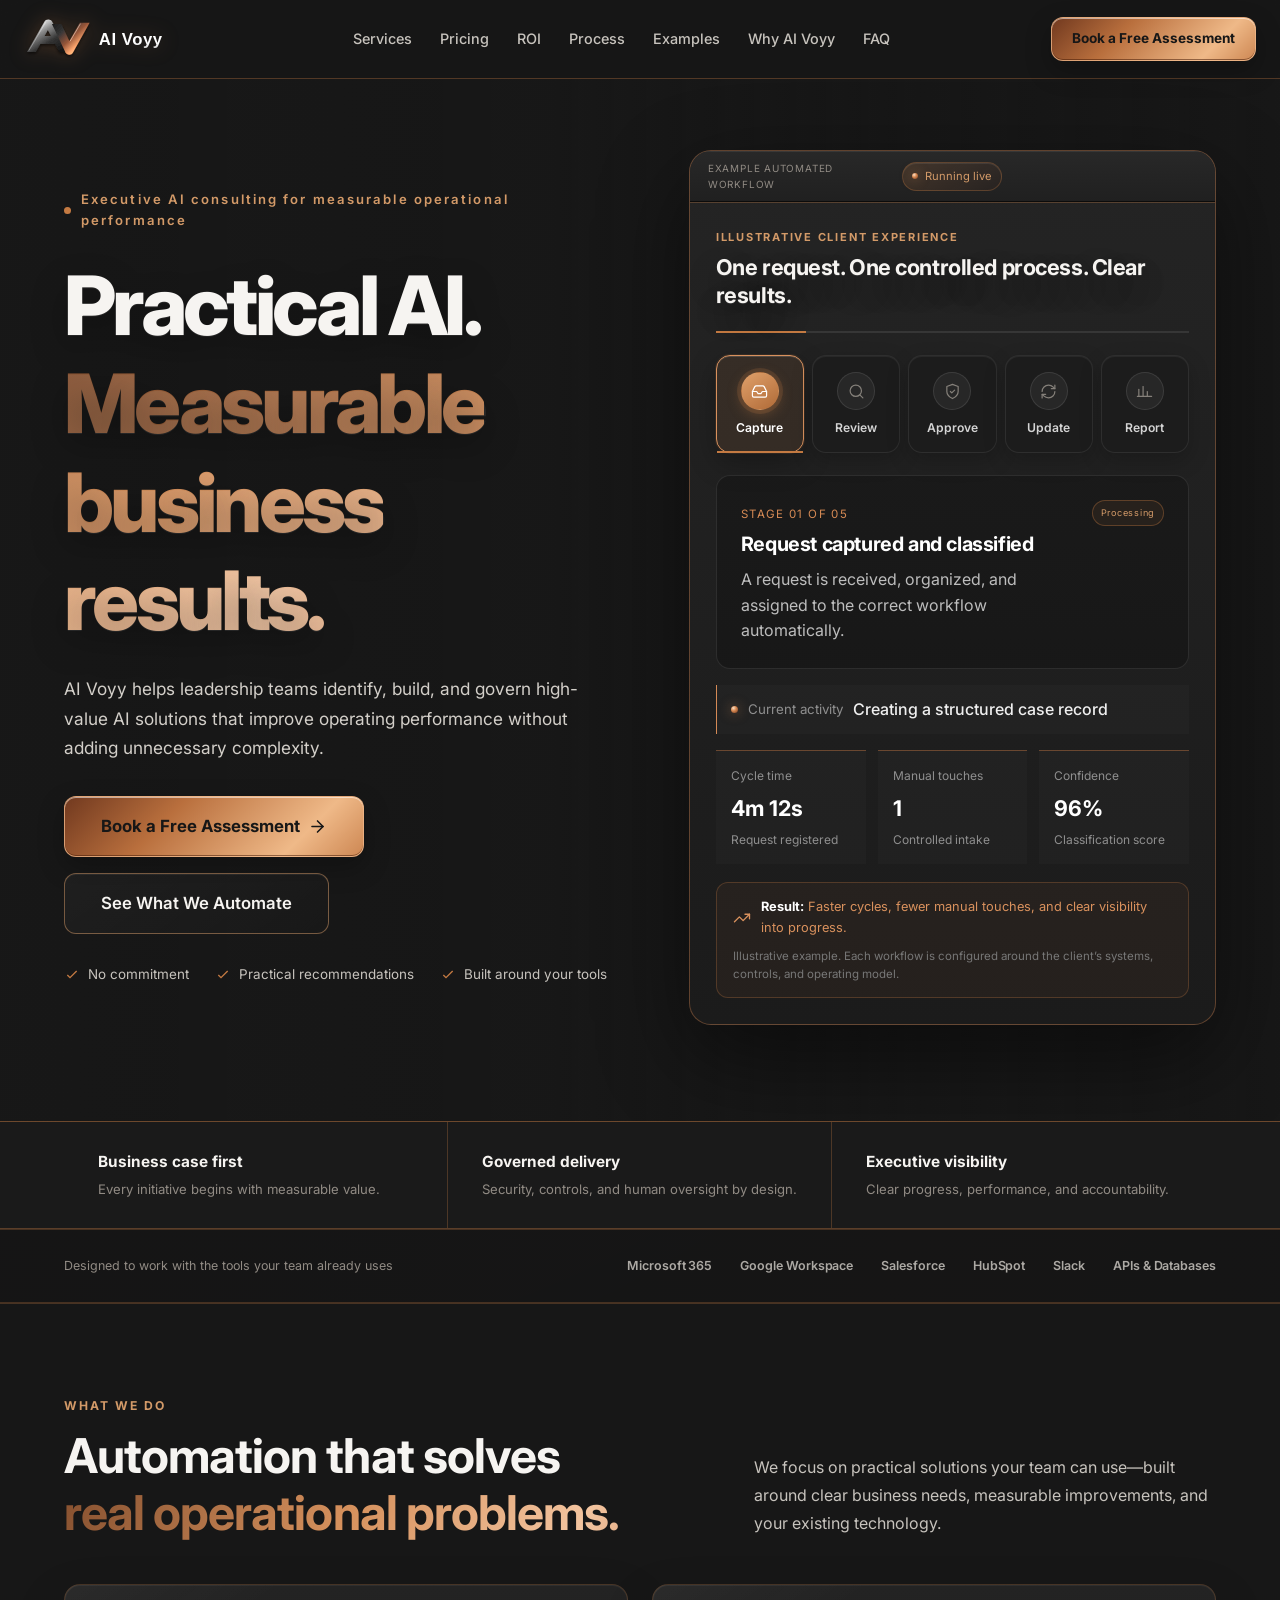
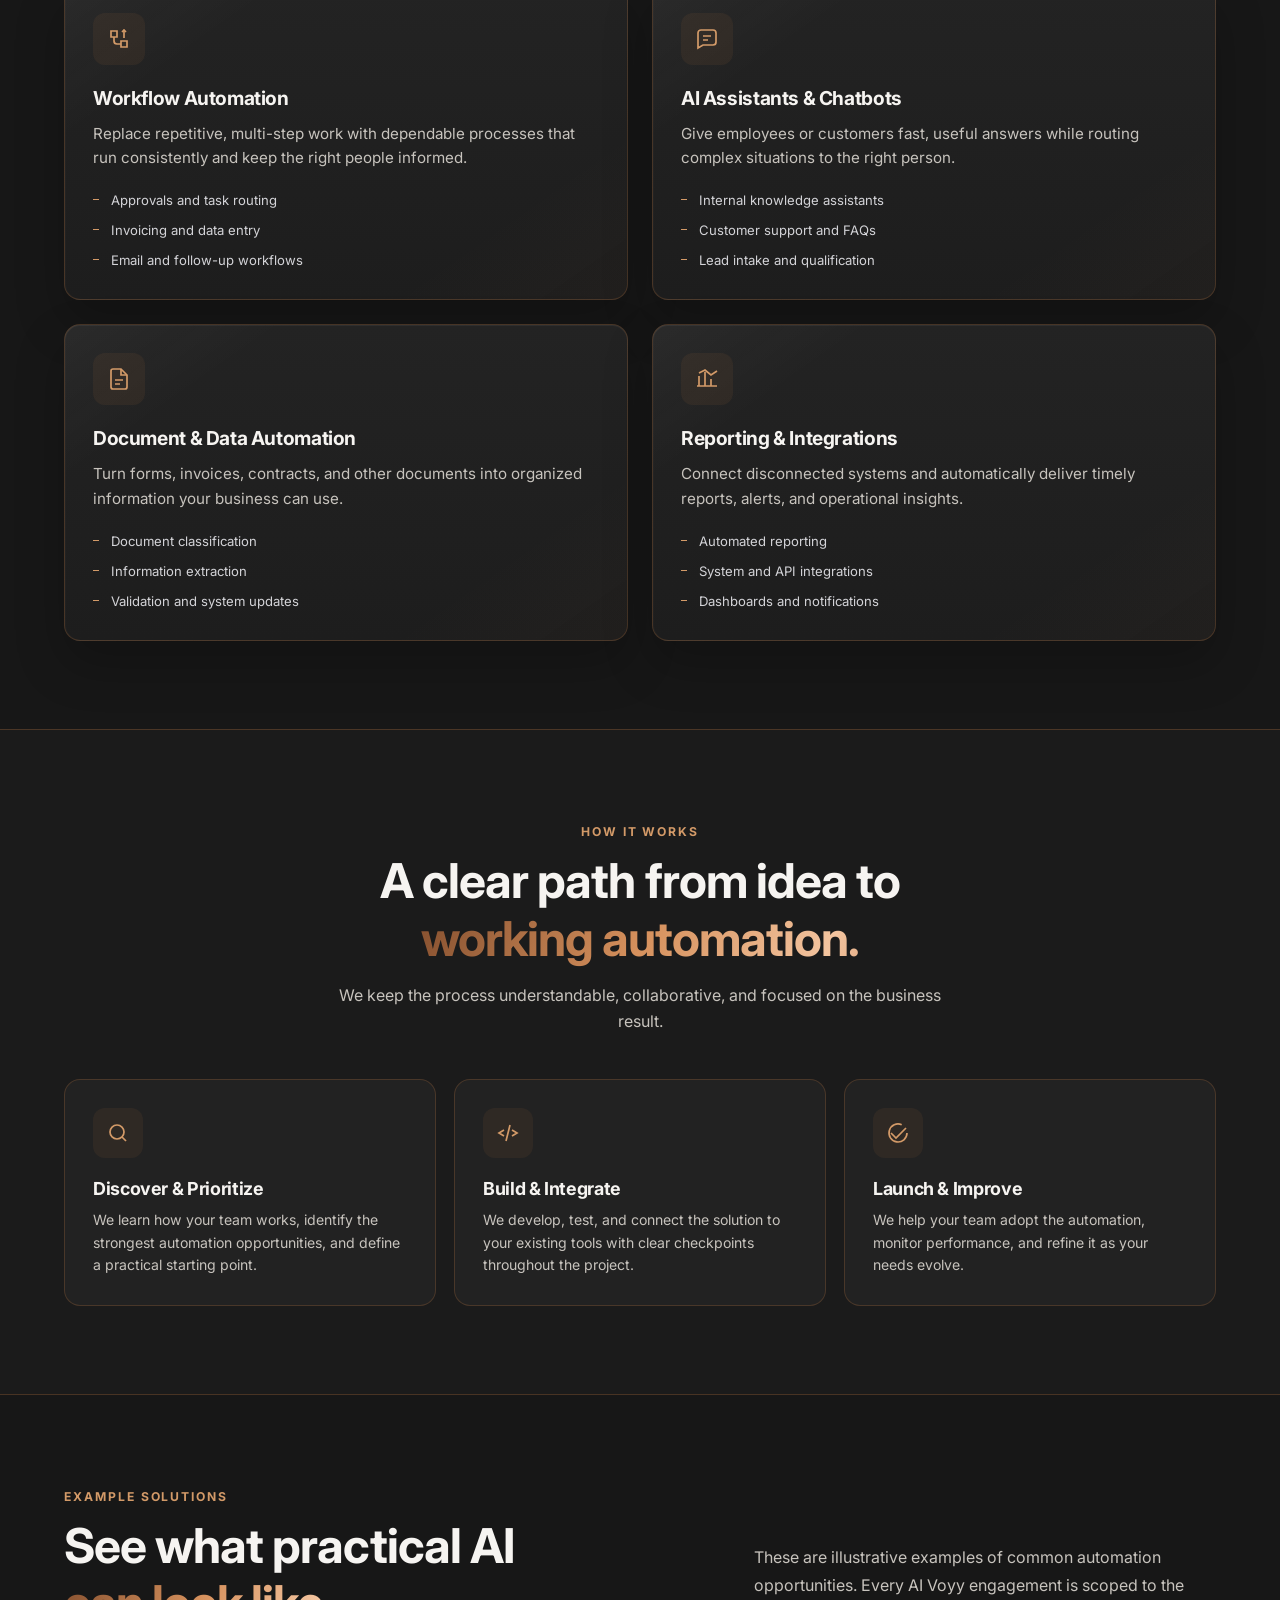
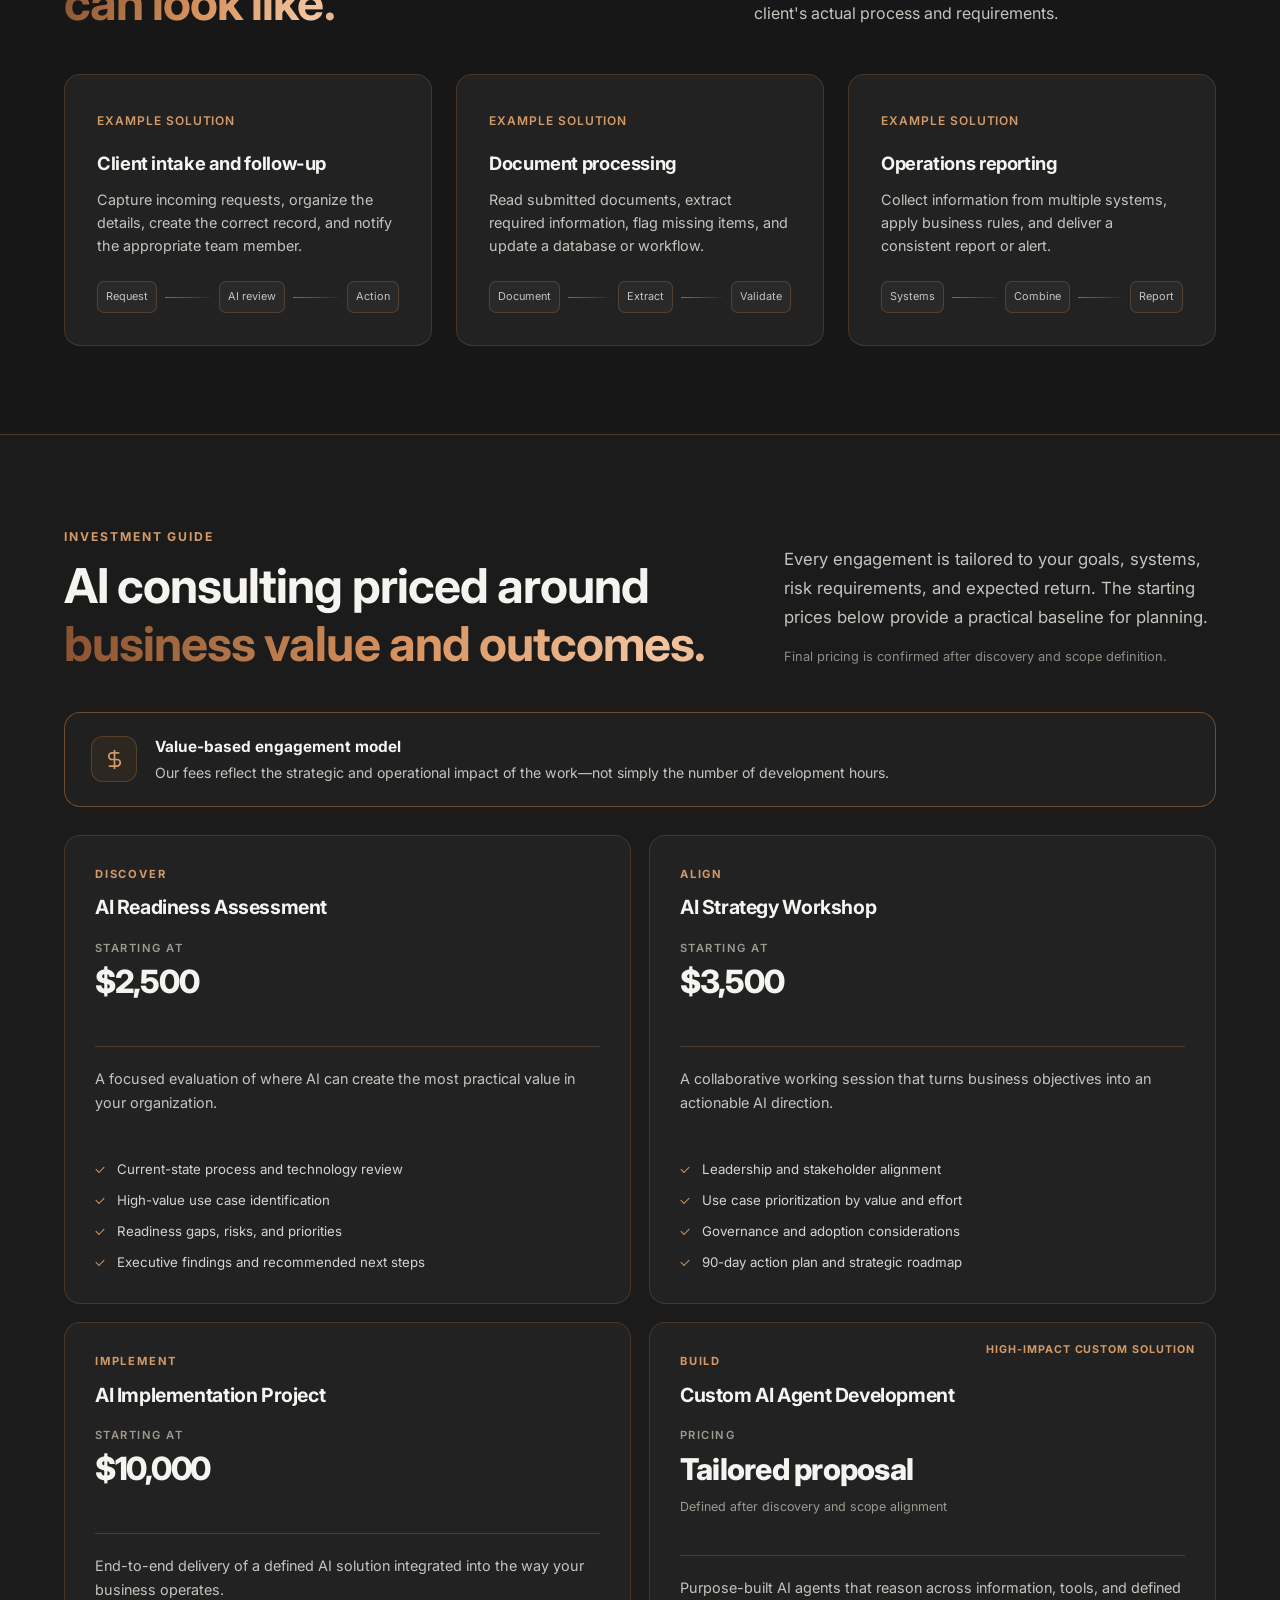
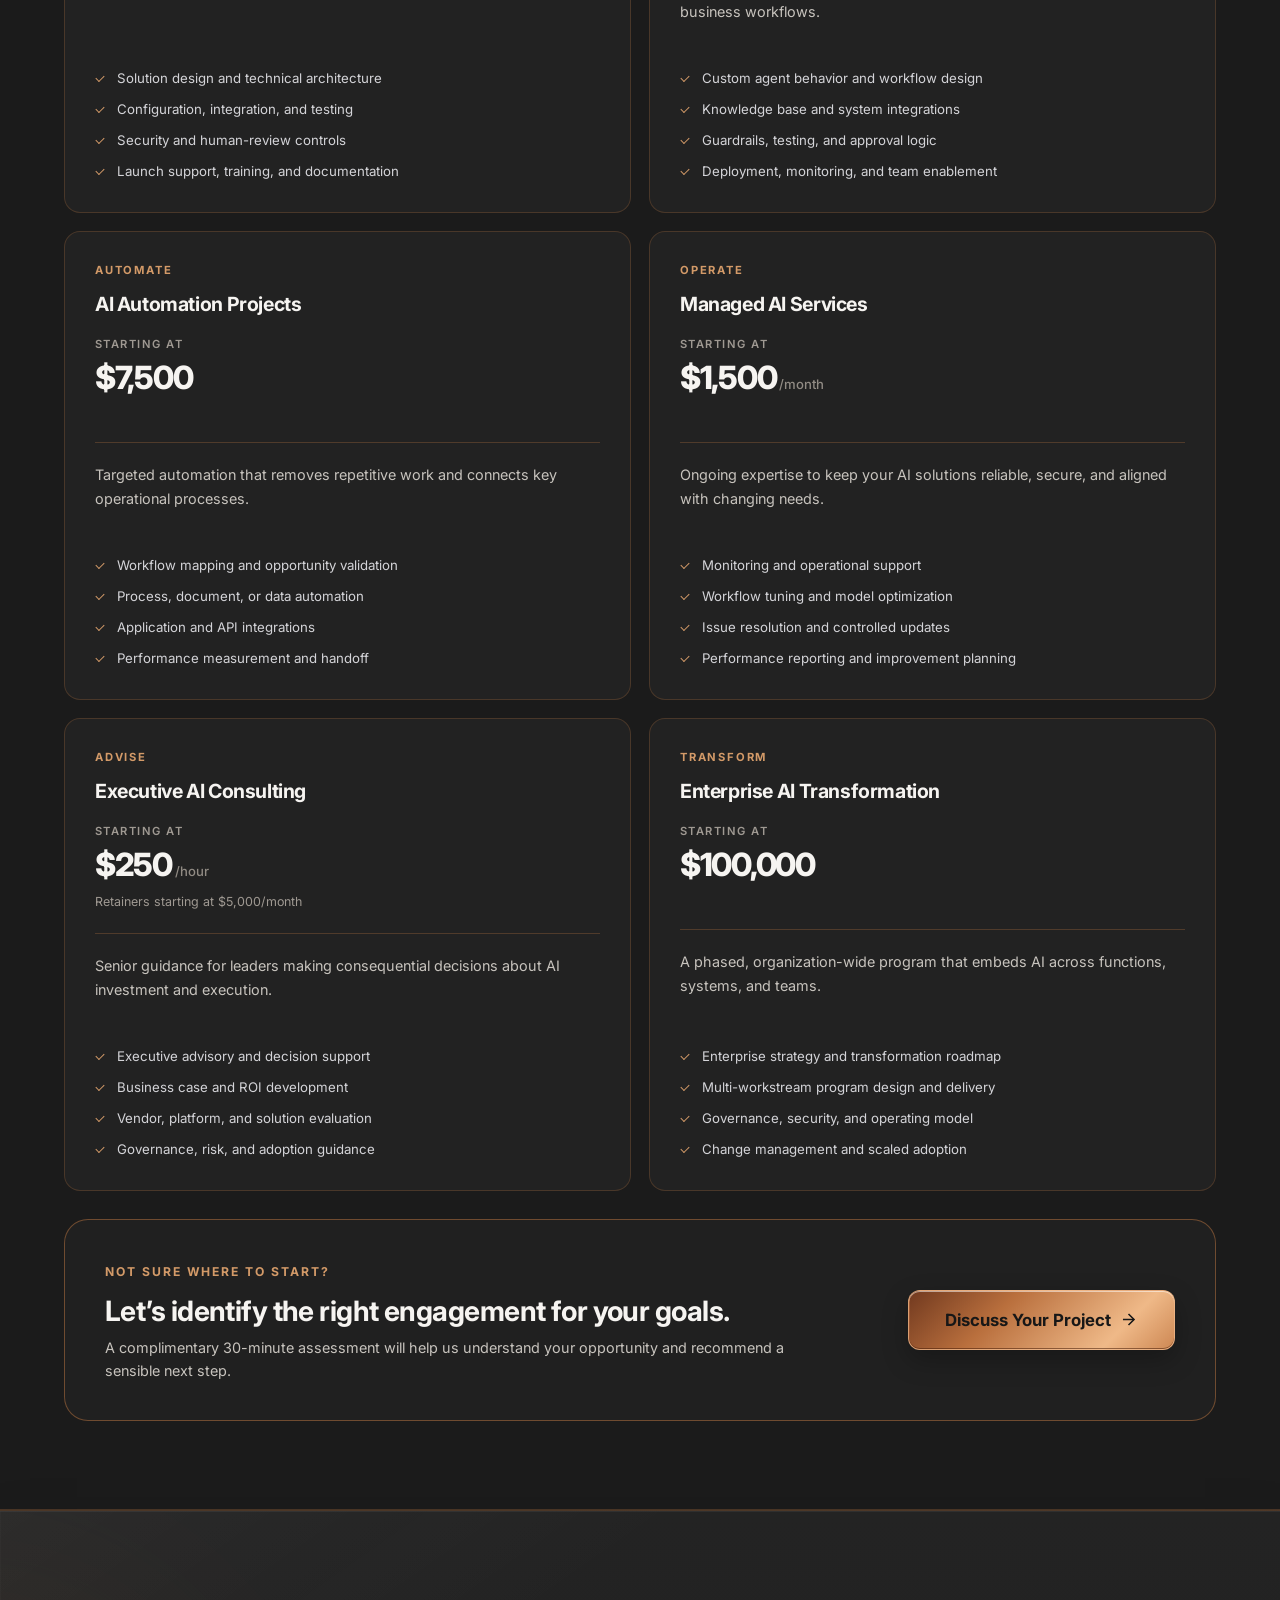
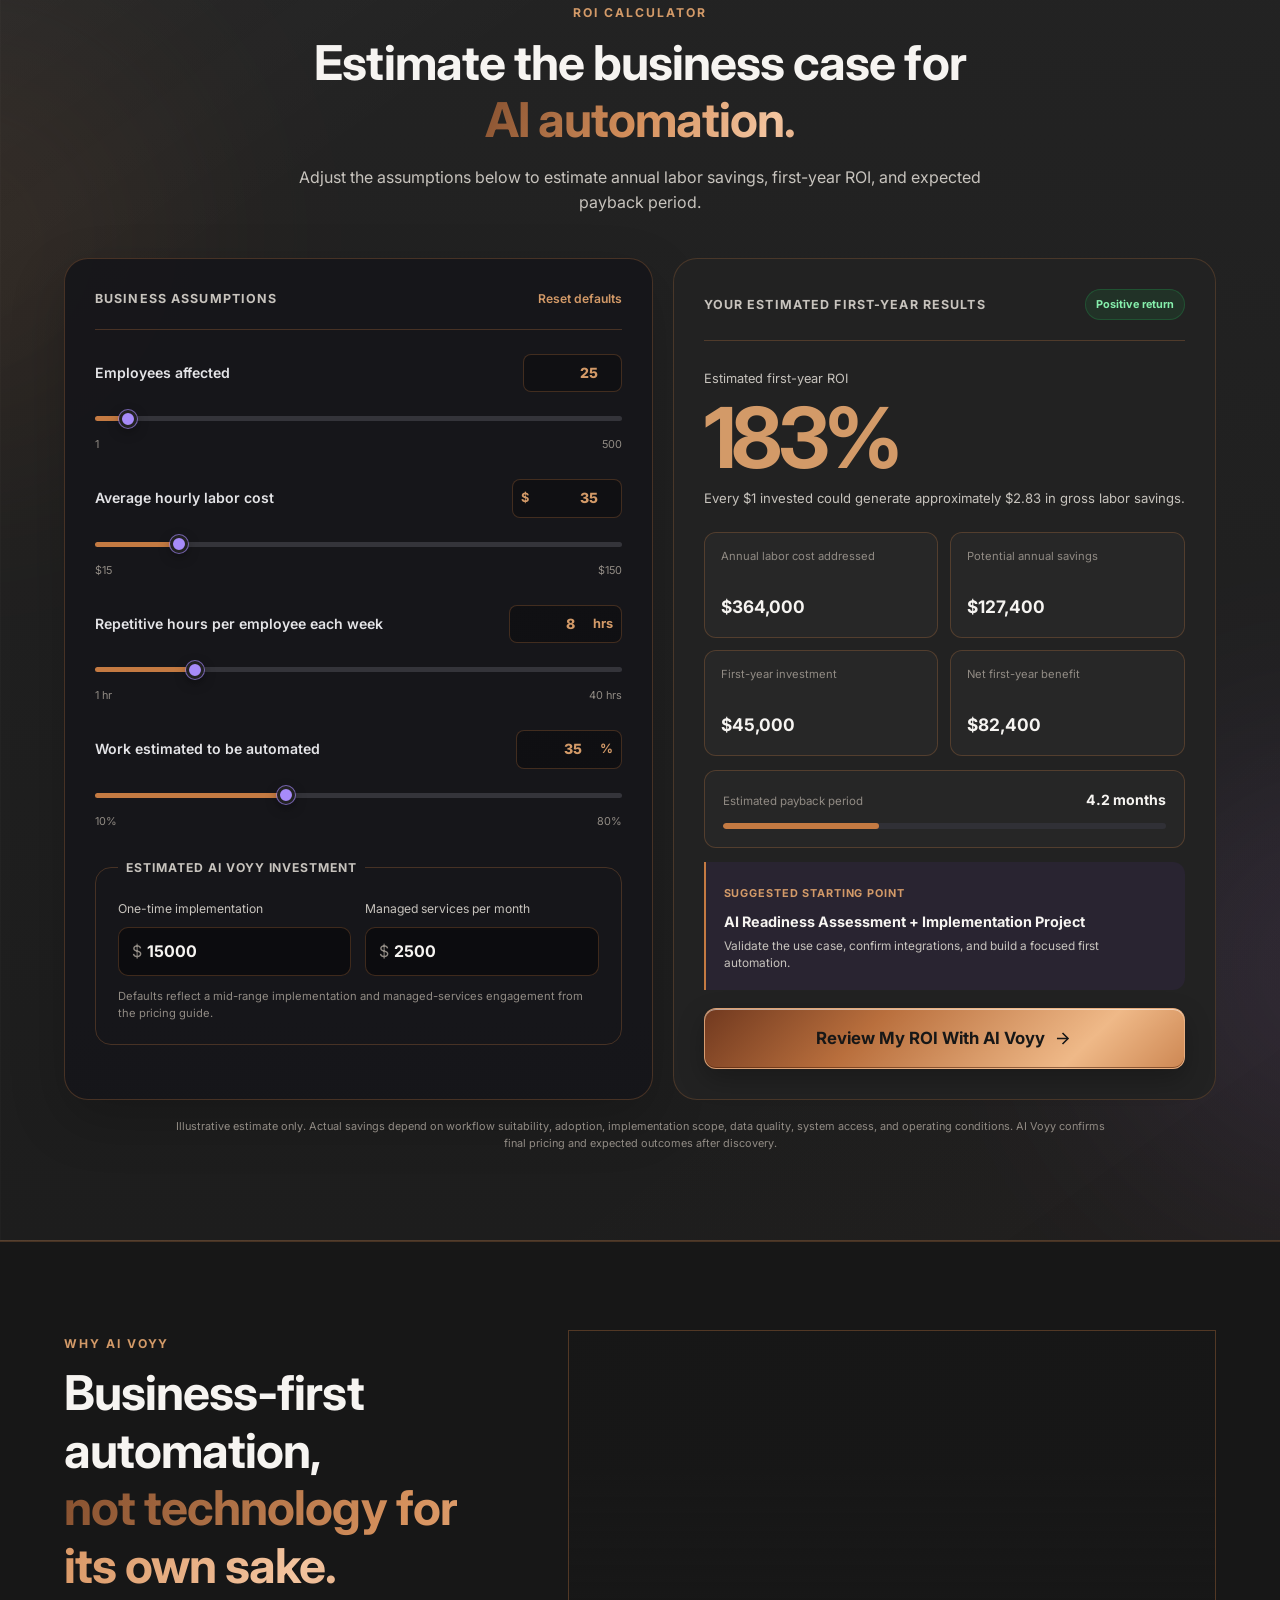
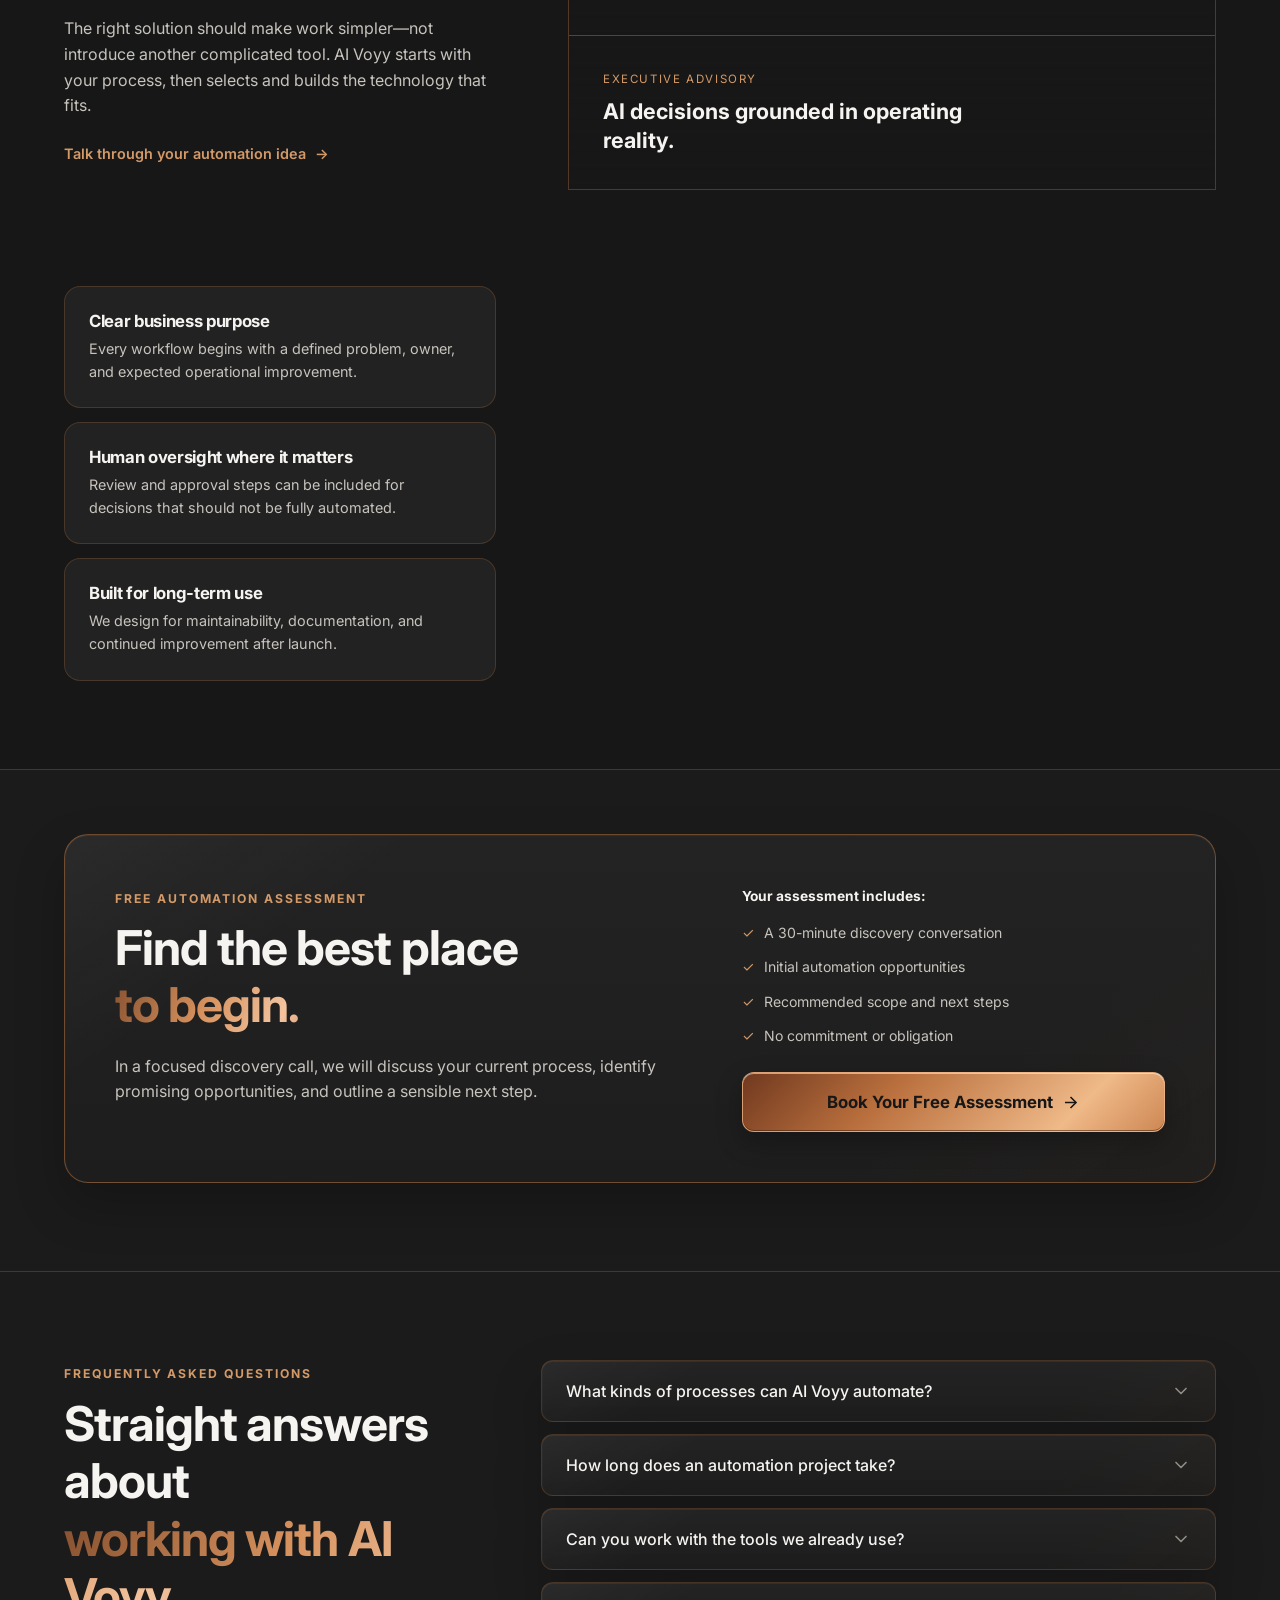
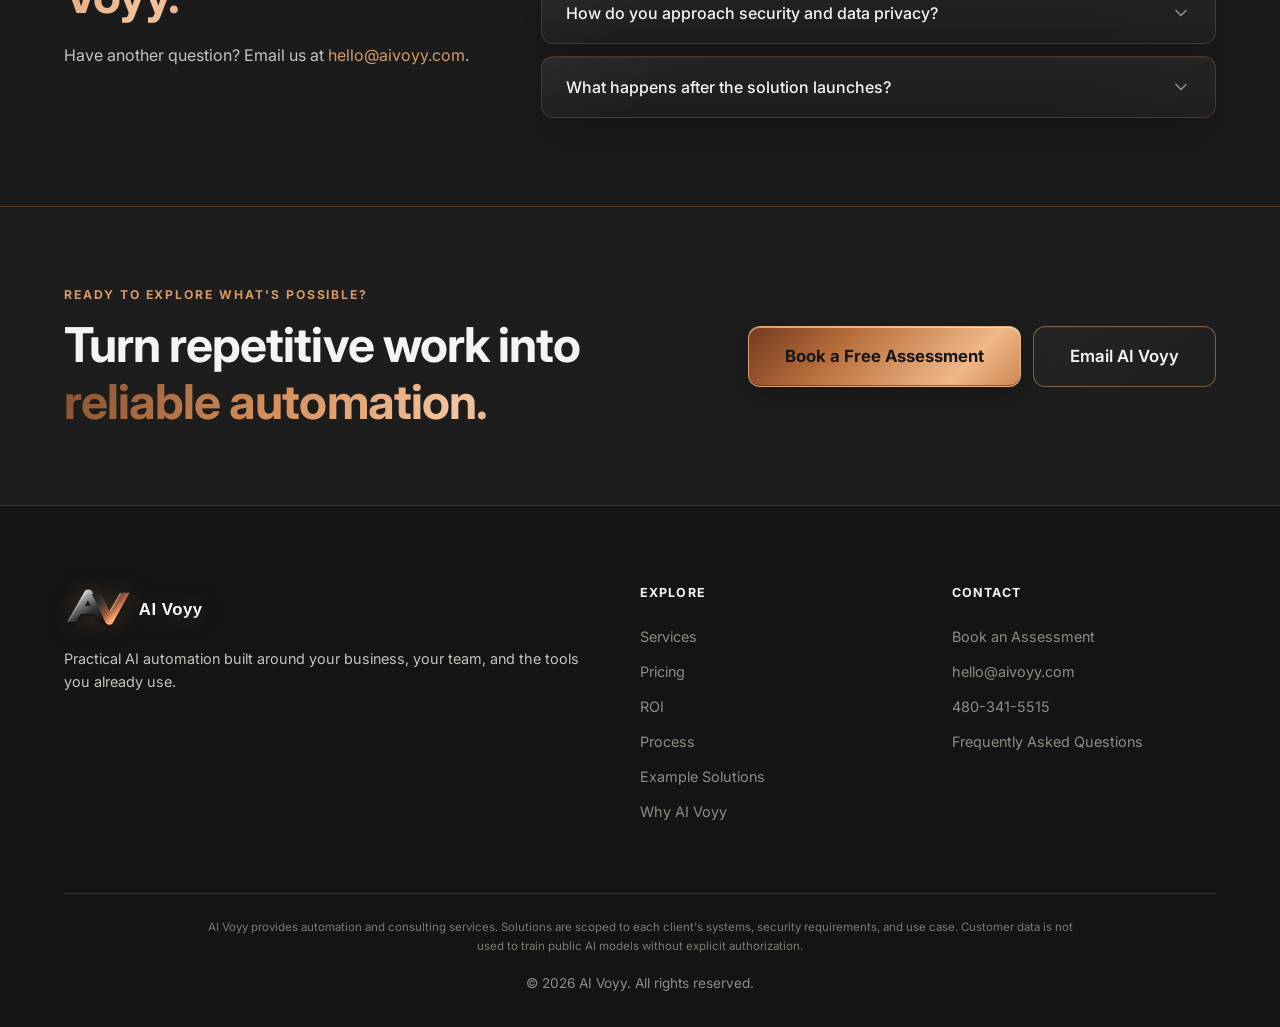
==== commit 1fad7db2: "Add phone number to footer contact list Adds a tap-to-call link (480-341-5515) alongside the email i" ====
--- a/index.html
+++ b/index.html
@@ -36,7 +36,8 @@
         "url": "https://aivoyy.com",
         "logo": "https://aivoyy.com/logo.png",
         "description": "AI automation and workflow consulting for modern businesses.",
-        "email": "hello@aivoyy.com"
+        "email": "hello@aivoyy.com",
+        "telephone": "+1-480-341-5515"
     }
     </script>
 </head>
@@ -933,6 +934,7 @@
                     <ul>
                         <li><a href="https://cal.com/aivoy/30min" target="_blank" rel="noopener">Book an Assessment</a></li>
                         <li><a href="mailto:hello@aivoyy.com">hello@aivoyy.com</a></li>
+                        <li><a href="tel:+14803415515">480-341-5515</a></li>
                         <li><a href="#faq">Frequently Asked Questions</a></li>
                     </ul>
                 </div>
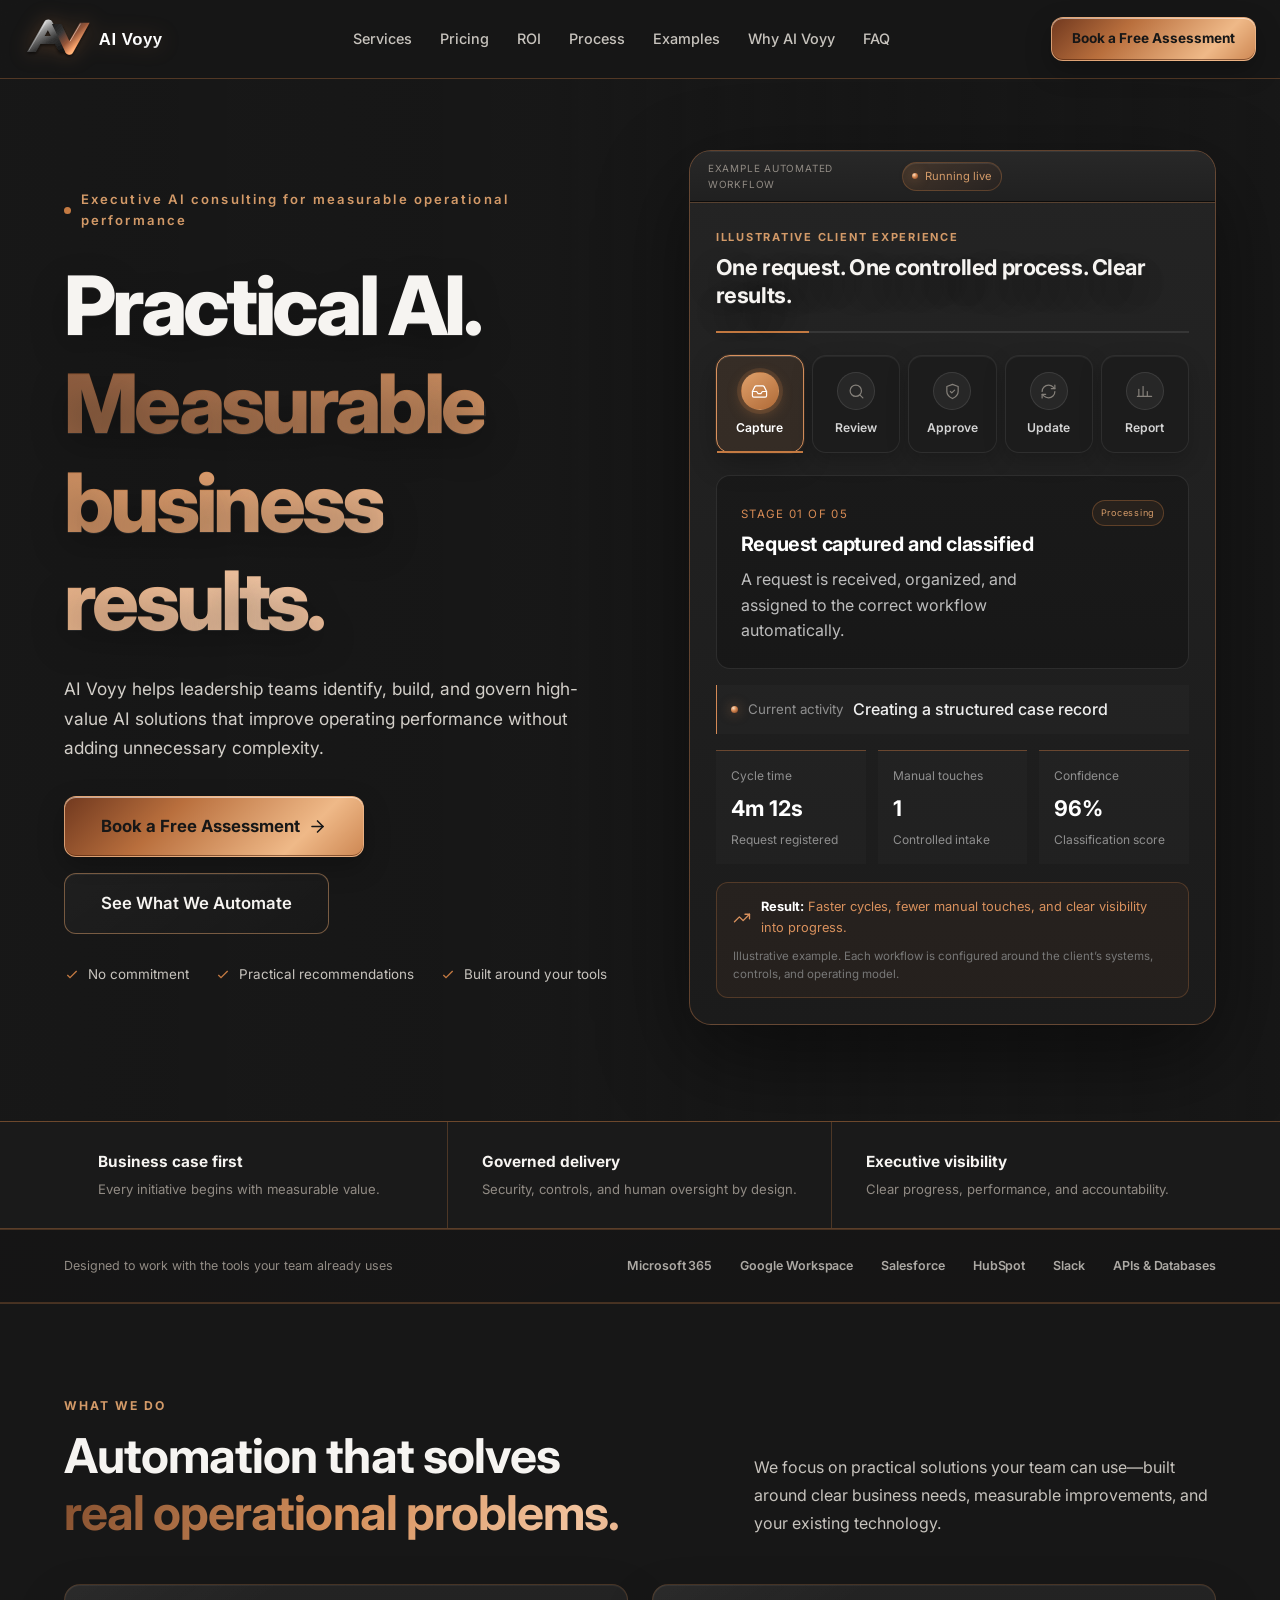
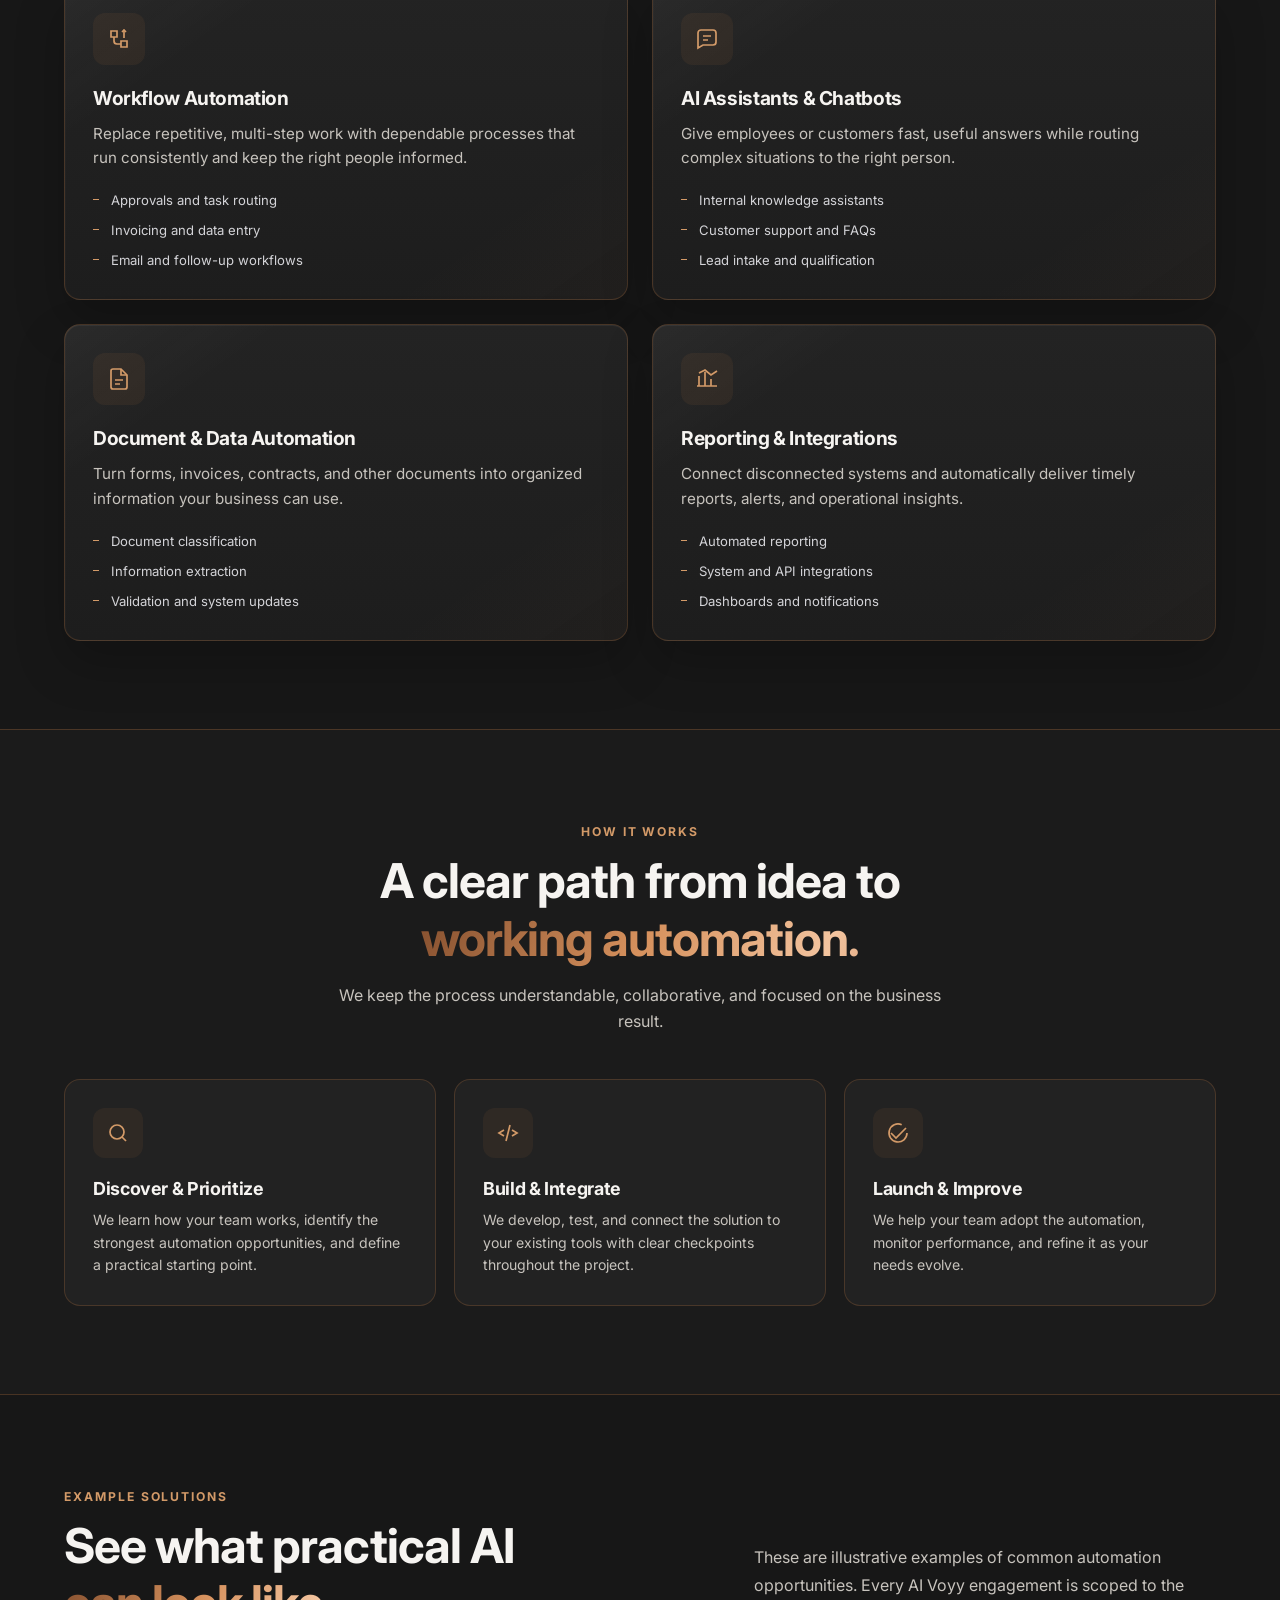
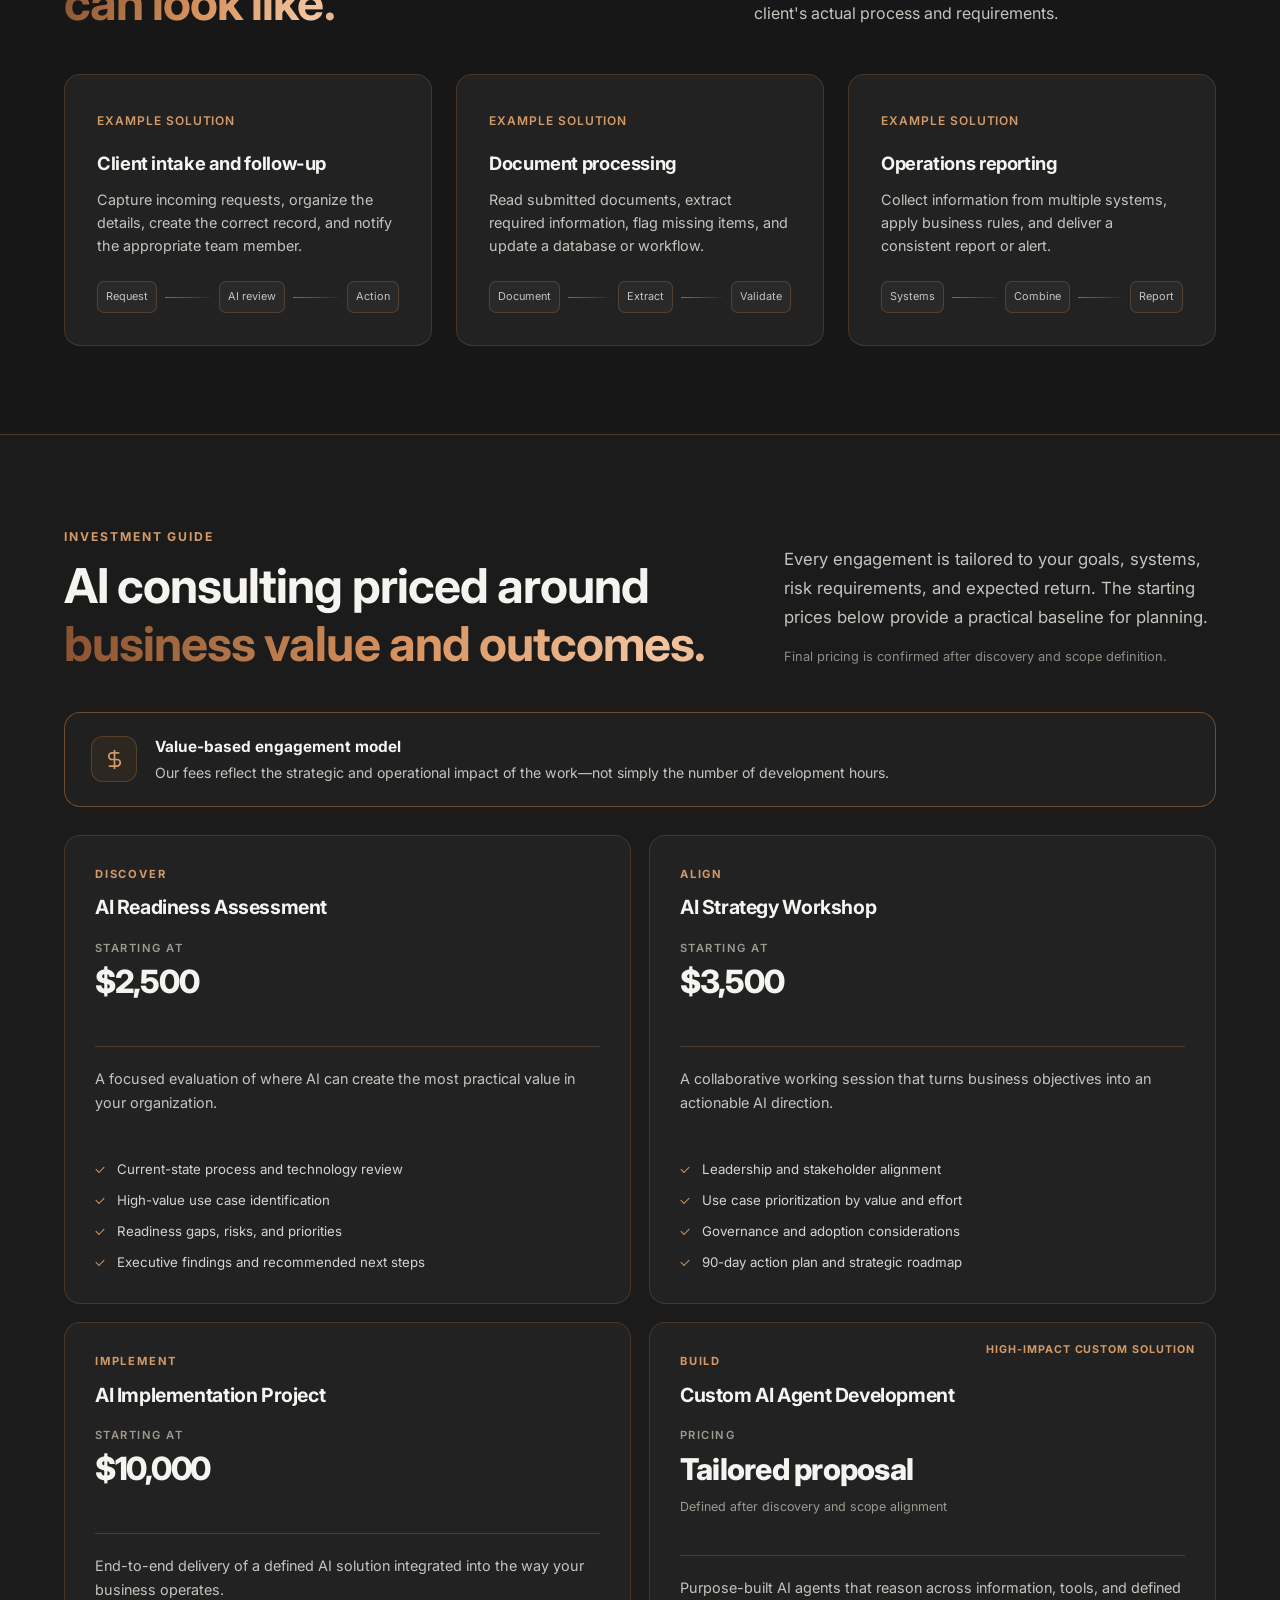
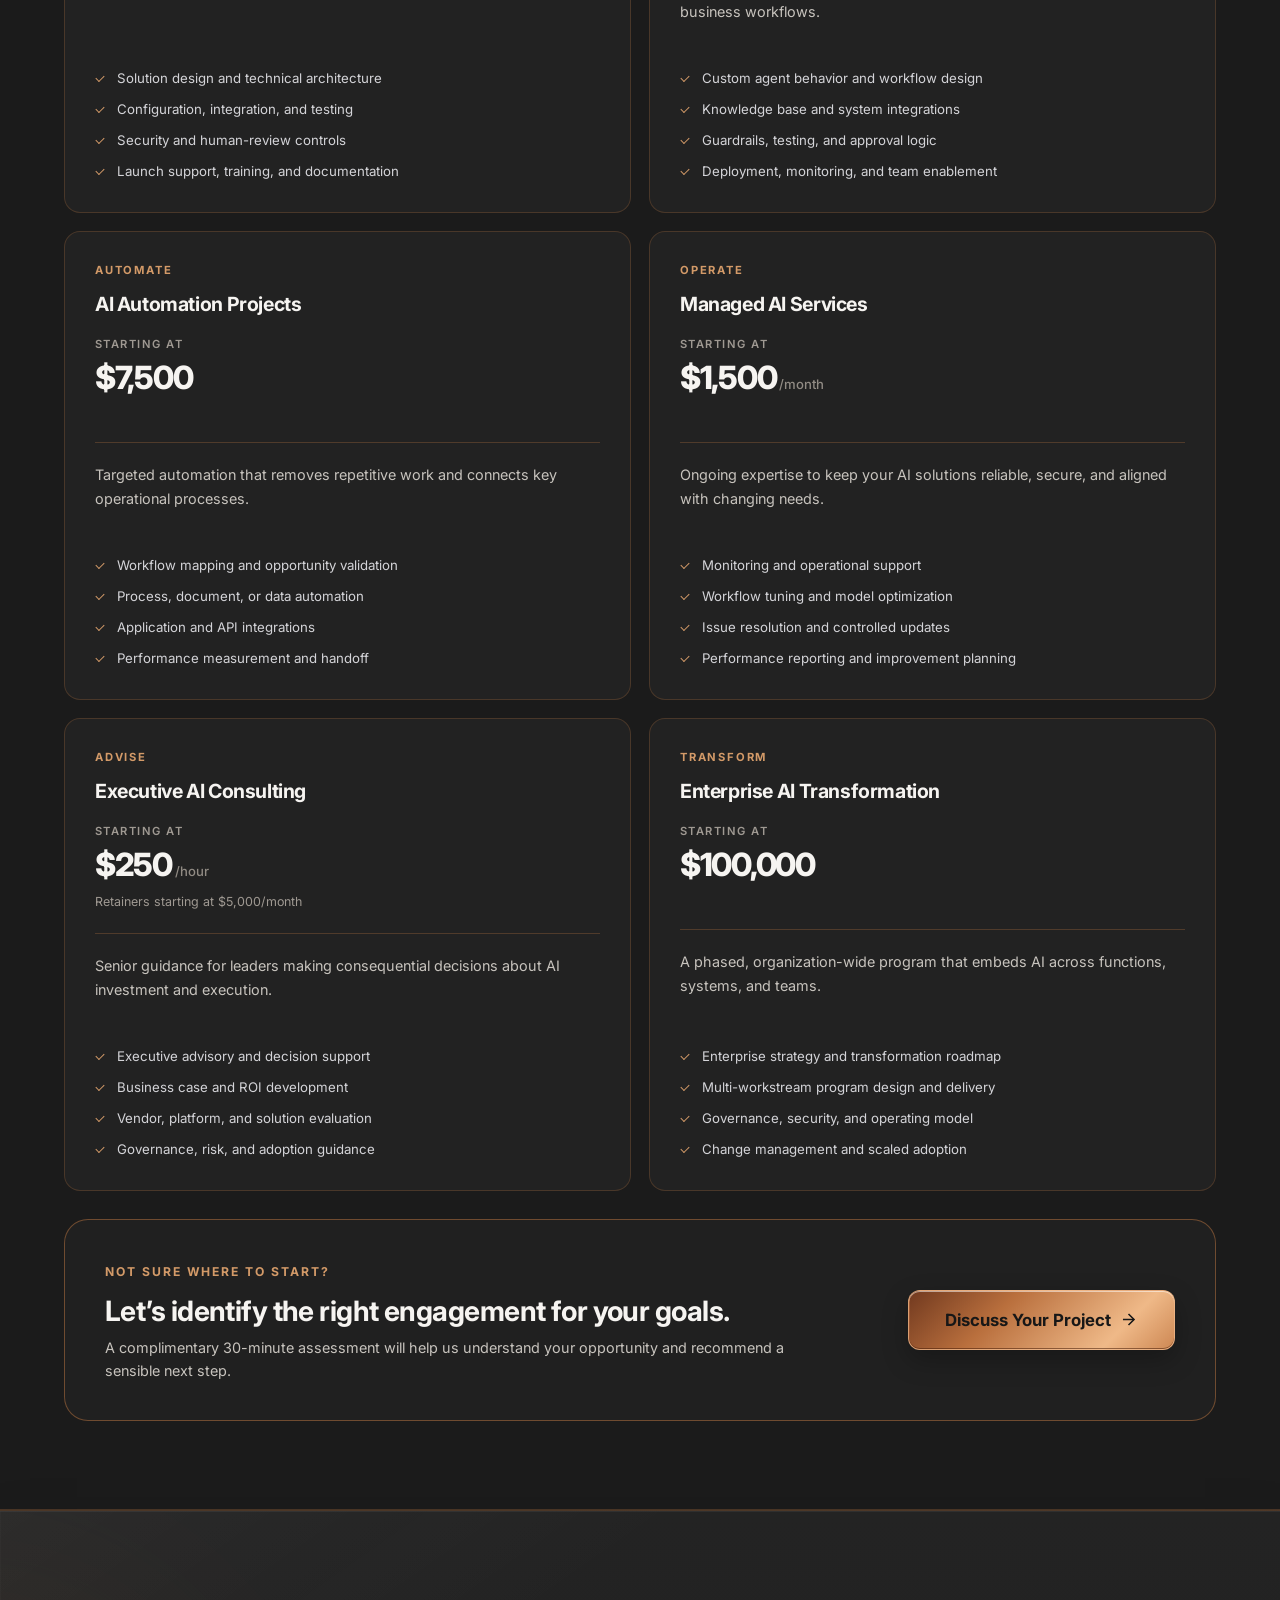
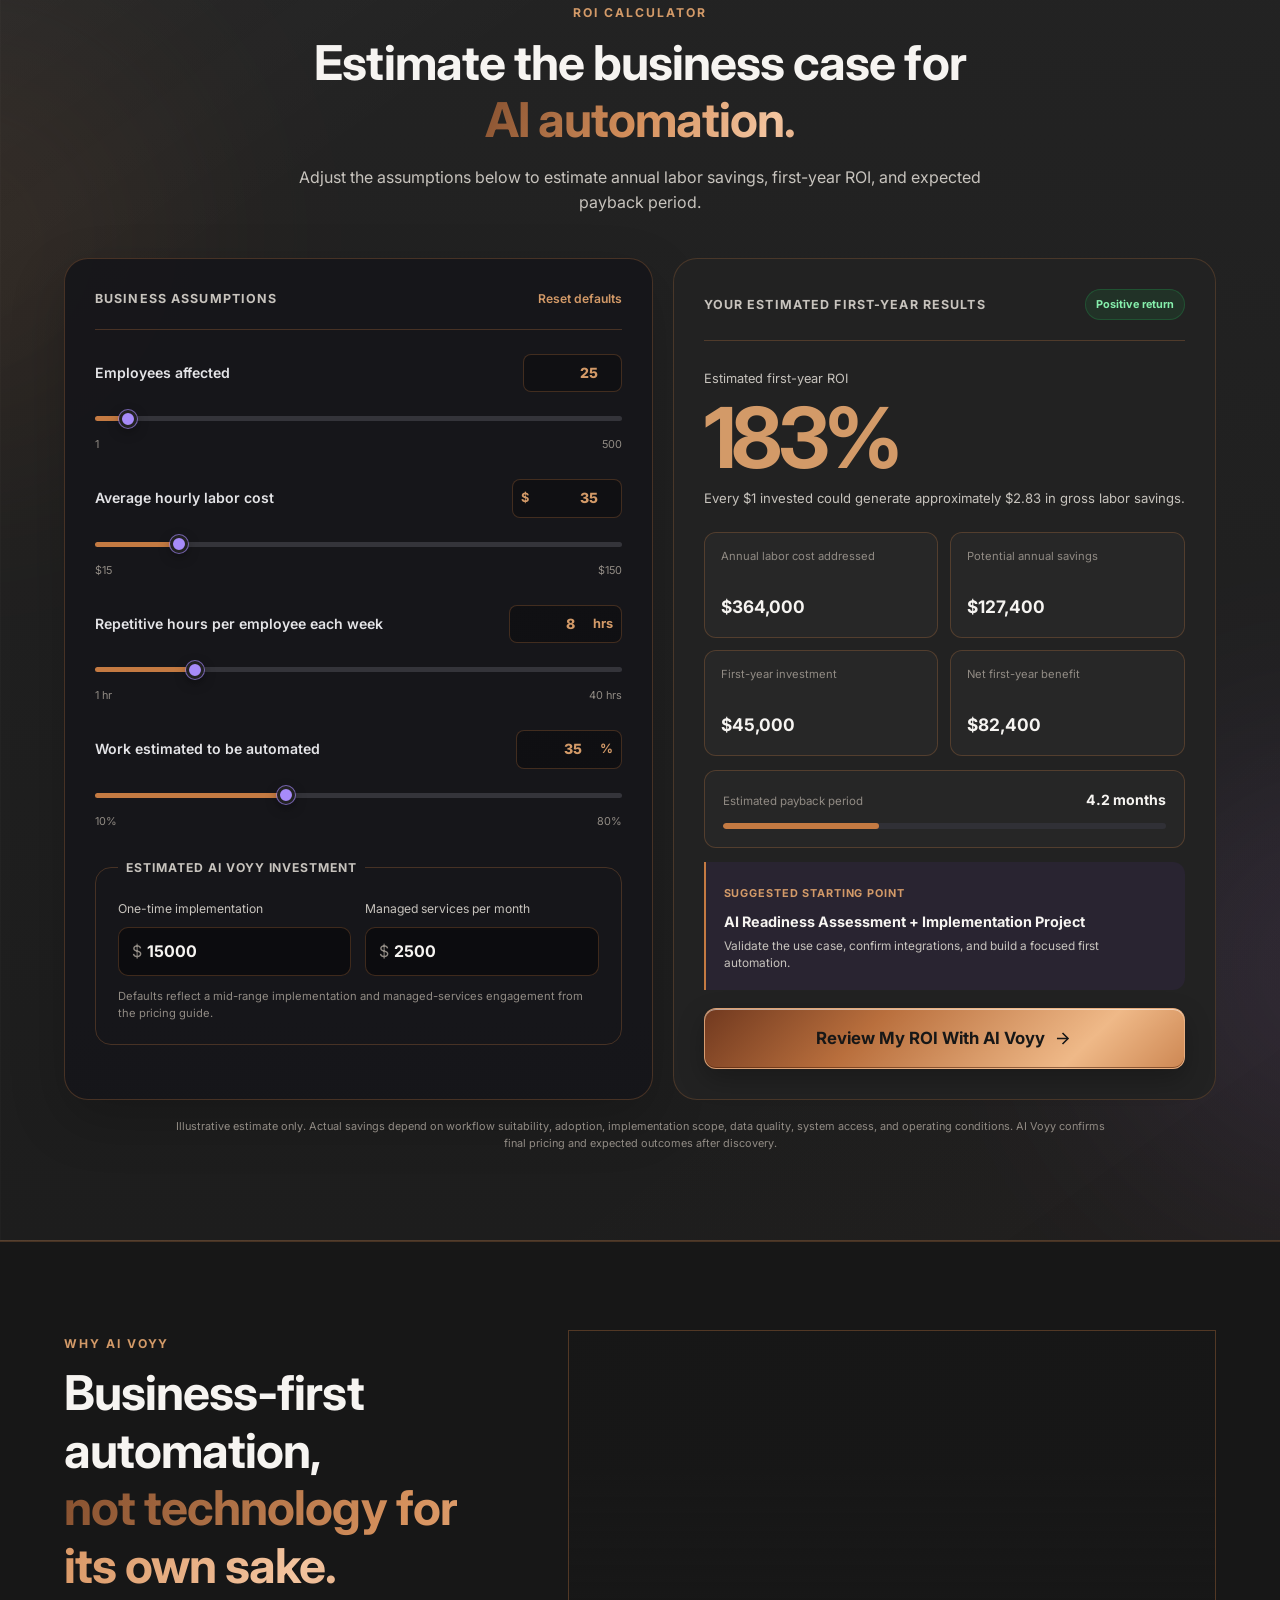
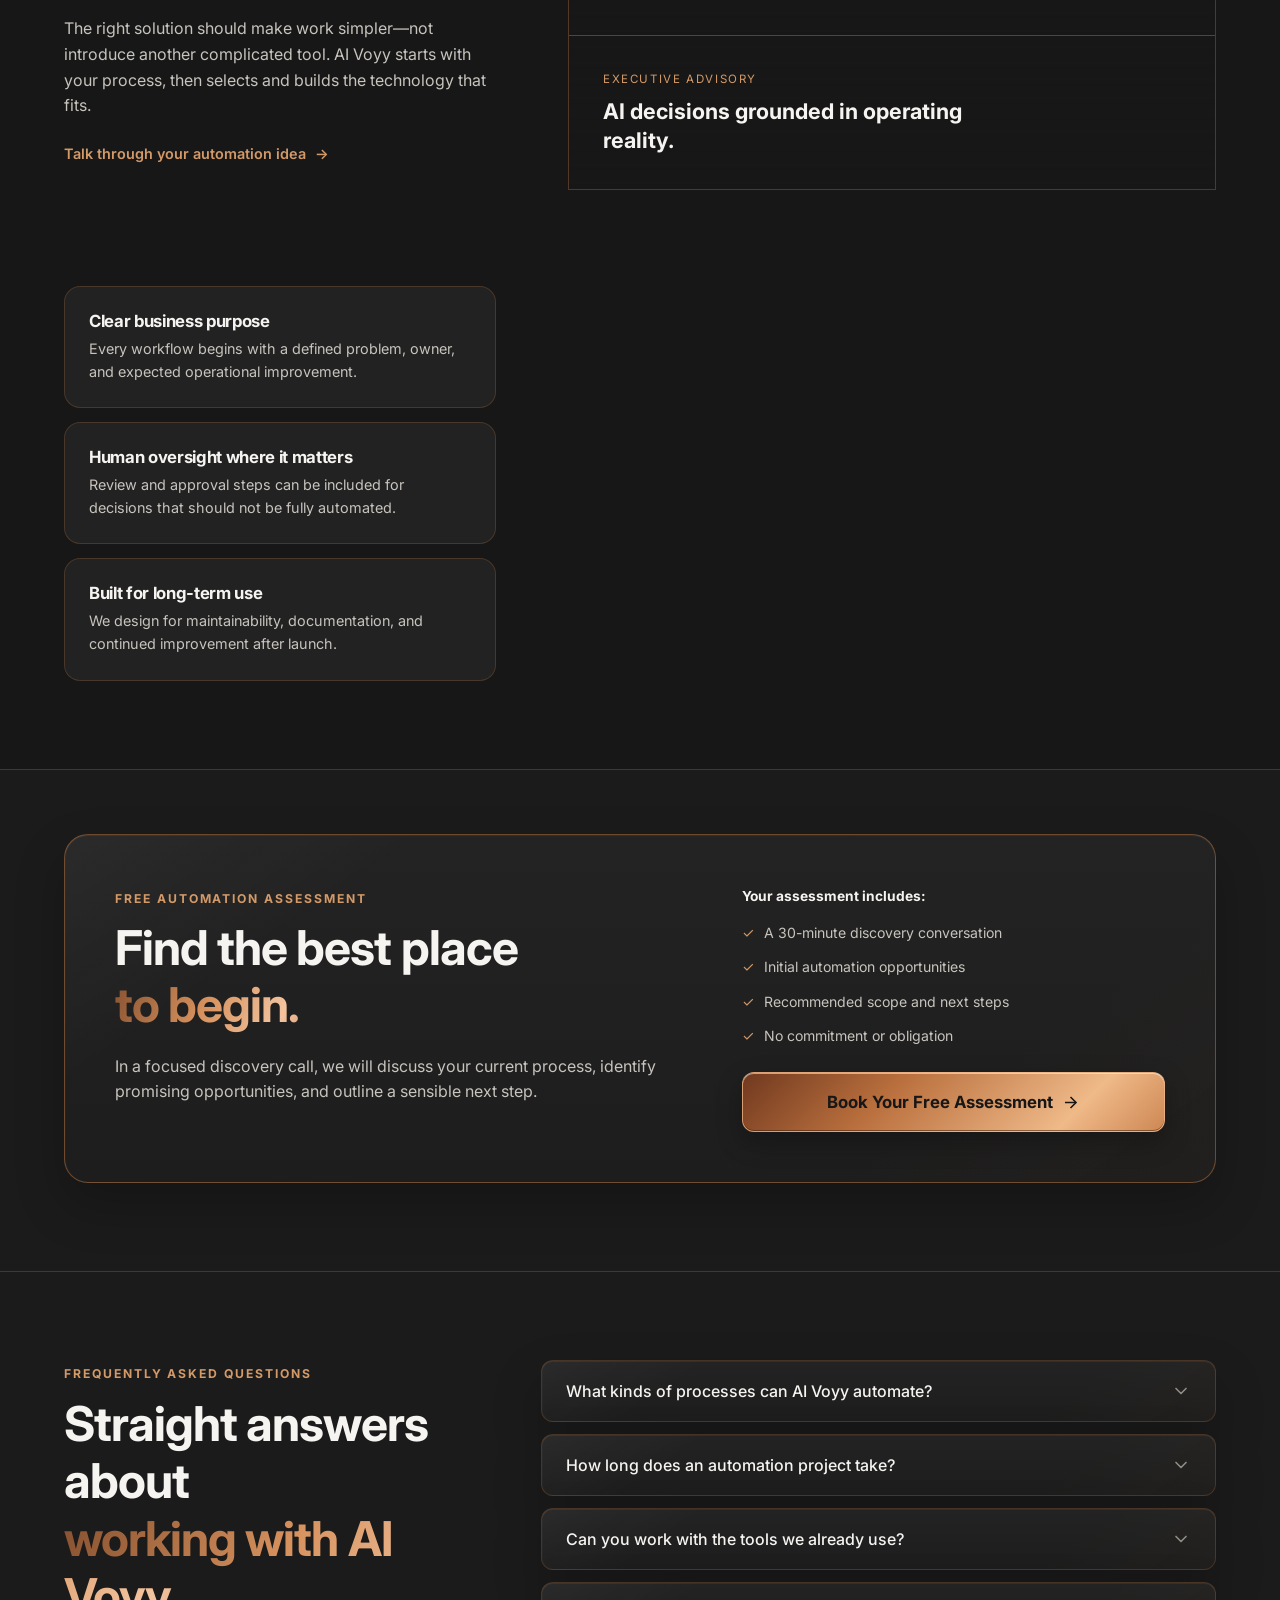
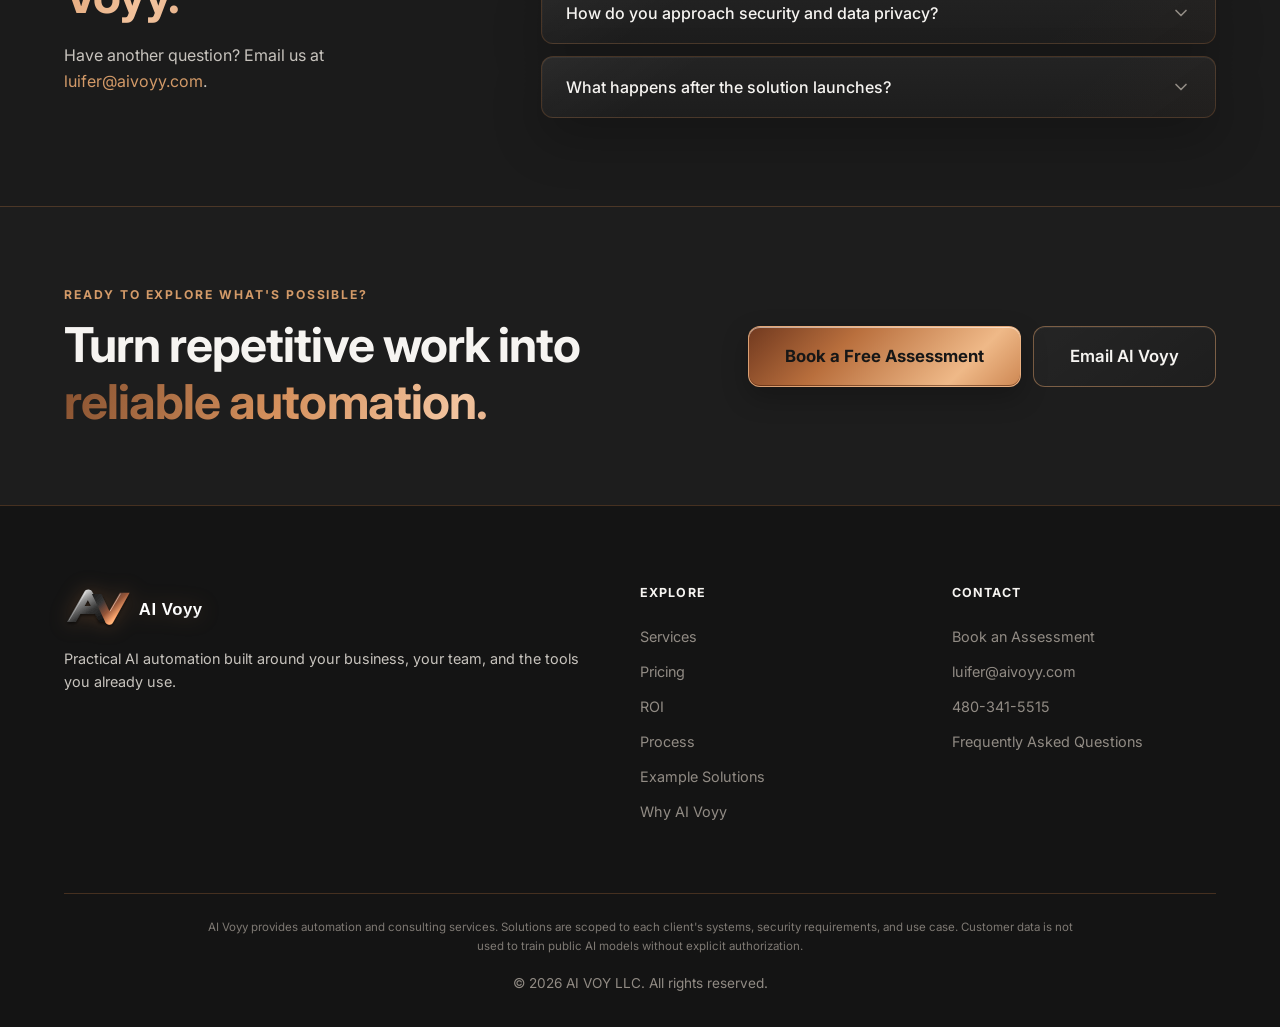
==== commit d2716059: "Switch email contacts to luifer@ (cc John); use AI VOY LLC in footer" ====
--- a/index.html
+++ b/index.html
@@ -831,7 +831,7 @@
                 <div class="faq-heading">
                     <span class="section-label">Frequently asked questions</span>
                     <h2>Straight answers about<br><span class="gradient-text">working with AI Voyy.</span></h2>
-                    <p>Have another question? Email us at <a href="mailto:hello@aivoyy.com">hello@aivoyy.com</a>.</p>
+                    <p>Have another question? Email us at <a href="mailto:luifer@aivoyy.com?cc=John.mcbride@aivoyy.com">luifer@aivoyy.com</a>.</p>
                 </div>
 
                 <div class="faq-list">
@@ -899,7 +899,7 @@
                         <a href="https://cal.com/aivoy/30min" target="_blank" rel="noopener" class="btn btn-primary btn-lg">
                             Book a Free Assessment
                         </a>
-                        <a href="mailto:hello@aivoyy.com" class="btn btn-secondary btn-lg">Email AI Voyy</a>
+                        <a href="mailto:luifer@aivoyy.com?cc=John.mcbride@aivoyy.com" class="btn btn-secondary btn-lg">Email AI Voyy</a>
                     </div>
                 </div>
             </div>
@@ -933,7 +933,7 @@
                     <h3>Contact</h3>
                     <ul>
                         <li><a href="https://cal.com/aivoy/30min" target="_blank" rel="noopener">Book an Assessment</a></li>
-                        <li><a href="mailto:hello@aivoyy.com">hello@aivoyy.com</a></li>
+                        <li><a href="mailto:luifer@aivoyy.com?cc=John.mcbride@aivoyy.com">luifer@aivoyy.com</a></li>
                         <li><a href="tel:+14803415515">480-341-5515</a></li>
                         <li><a href="#faq">Frequently Asked Questions</a></li>
                     </ul>
@@ -945,7 +945,7 @@
                     AI Voyy provides automation and consulting services. Solutions are scoped to each client's systems,
                     security requirements, and use case. Customer data is not used to train public AI models without explicit authorization.
                 </p>
-                <p>&copy; 2026 AI Voyy. All rights reserved.</p>
+                <p>&copy; 2026 AI VOY LLC. All rights reserved.</p>
             </div>
         </div>
     </footer>
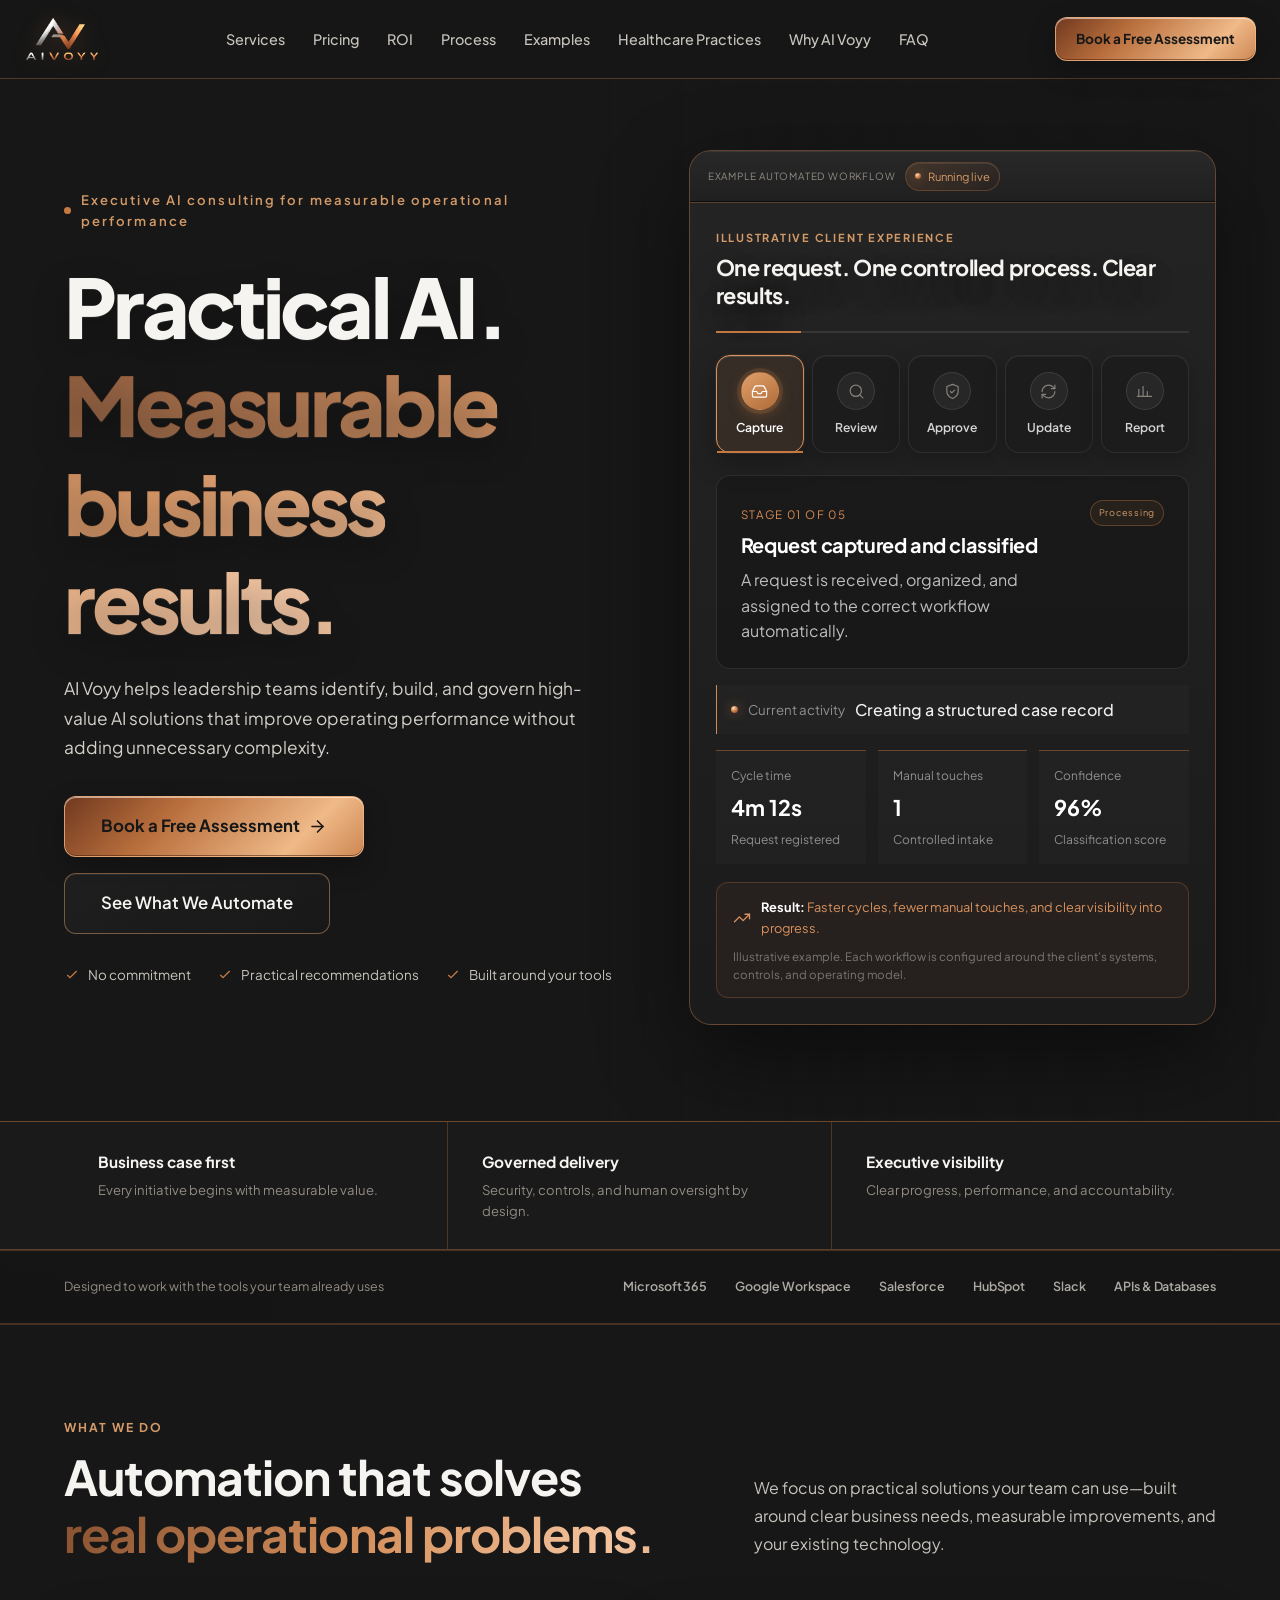
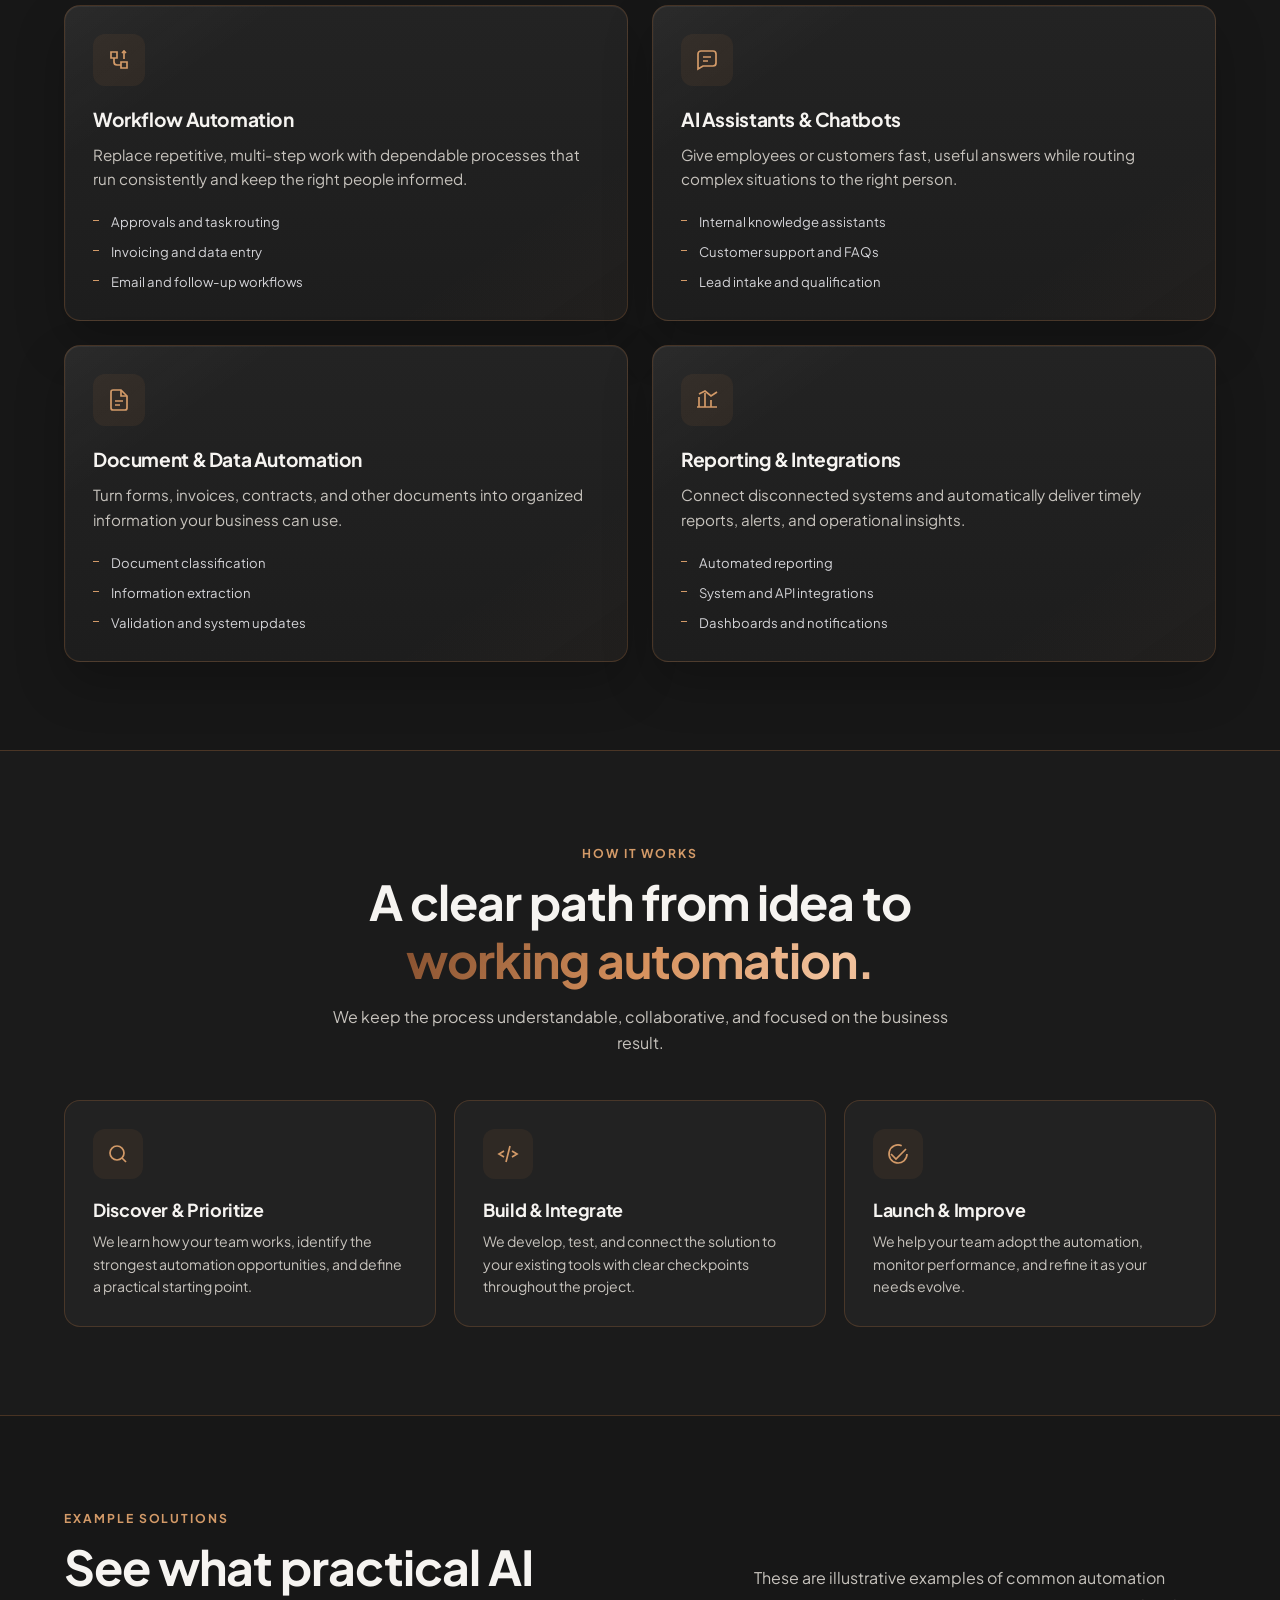
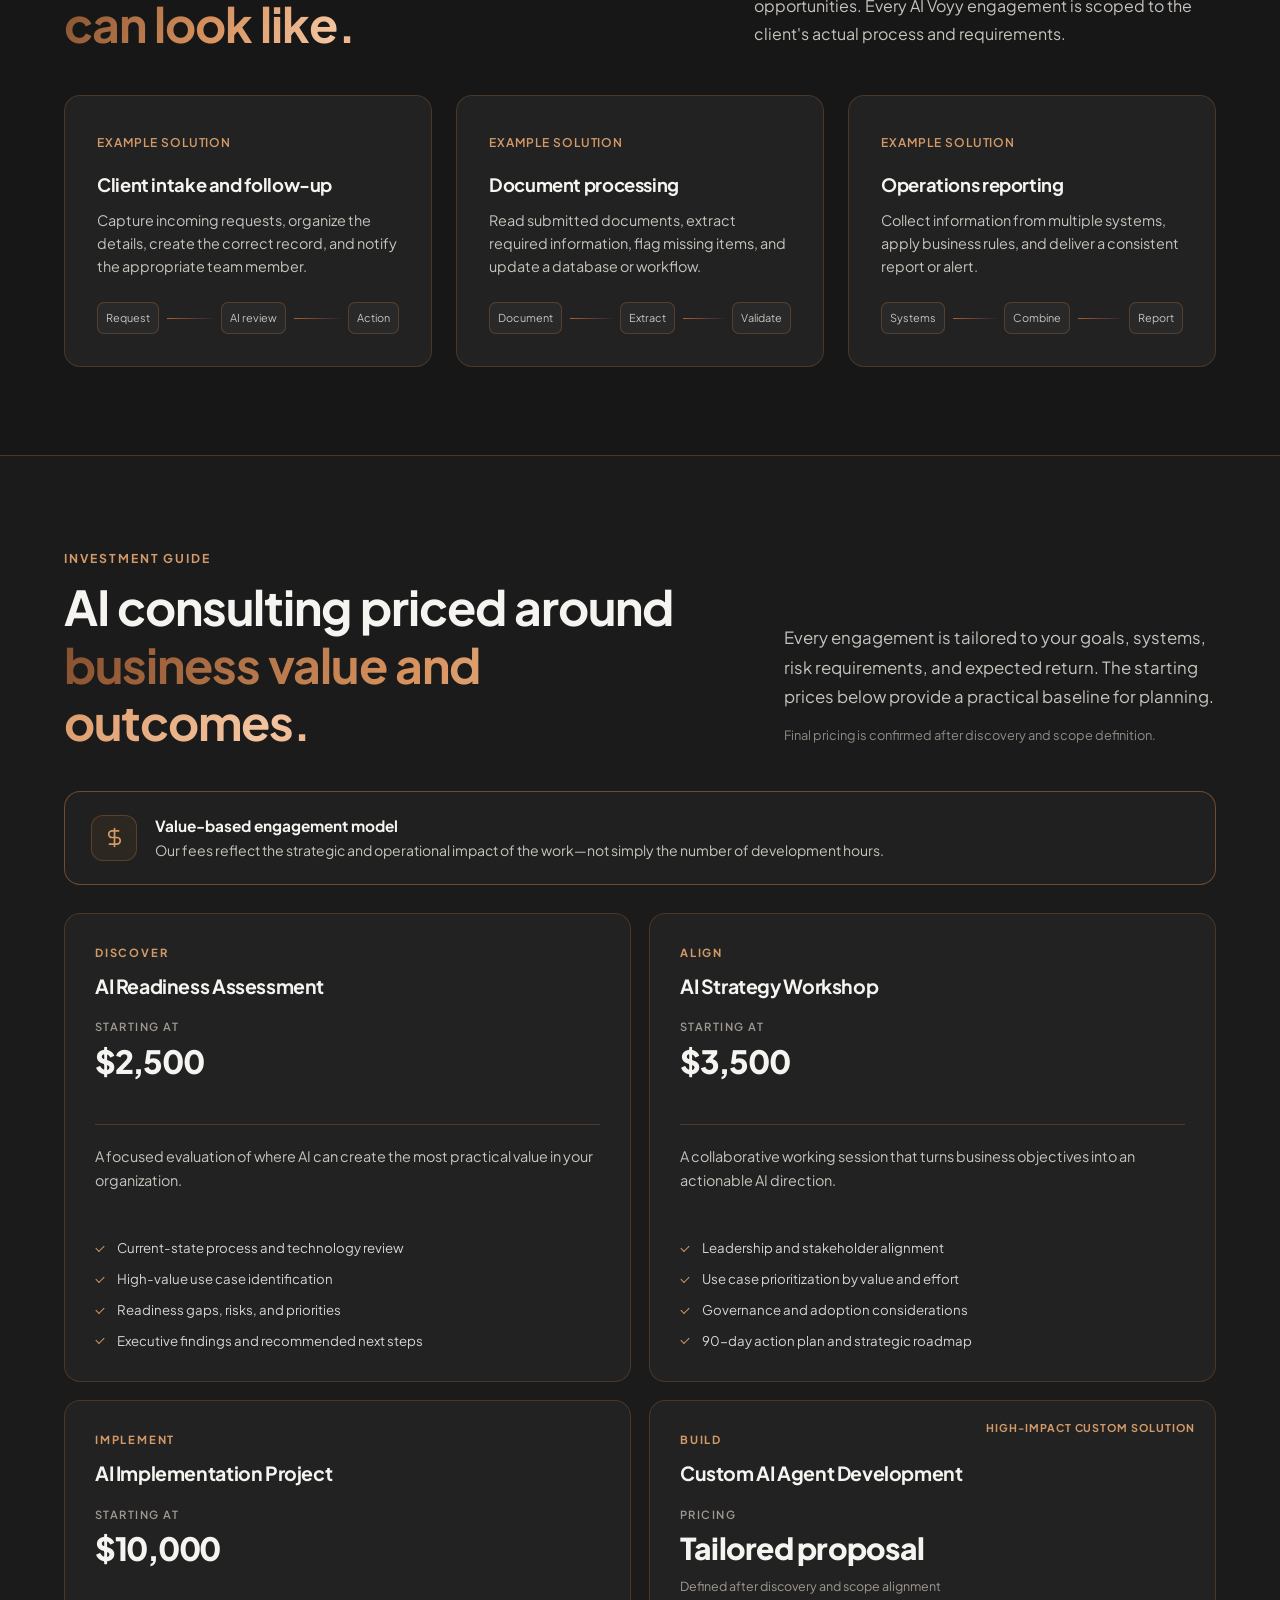
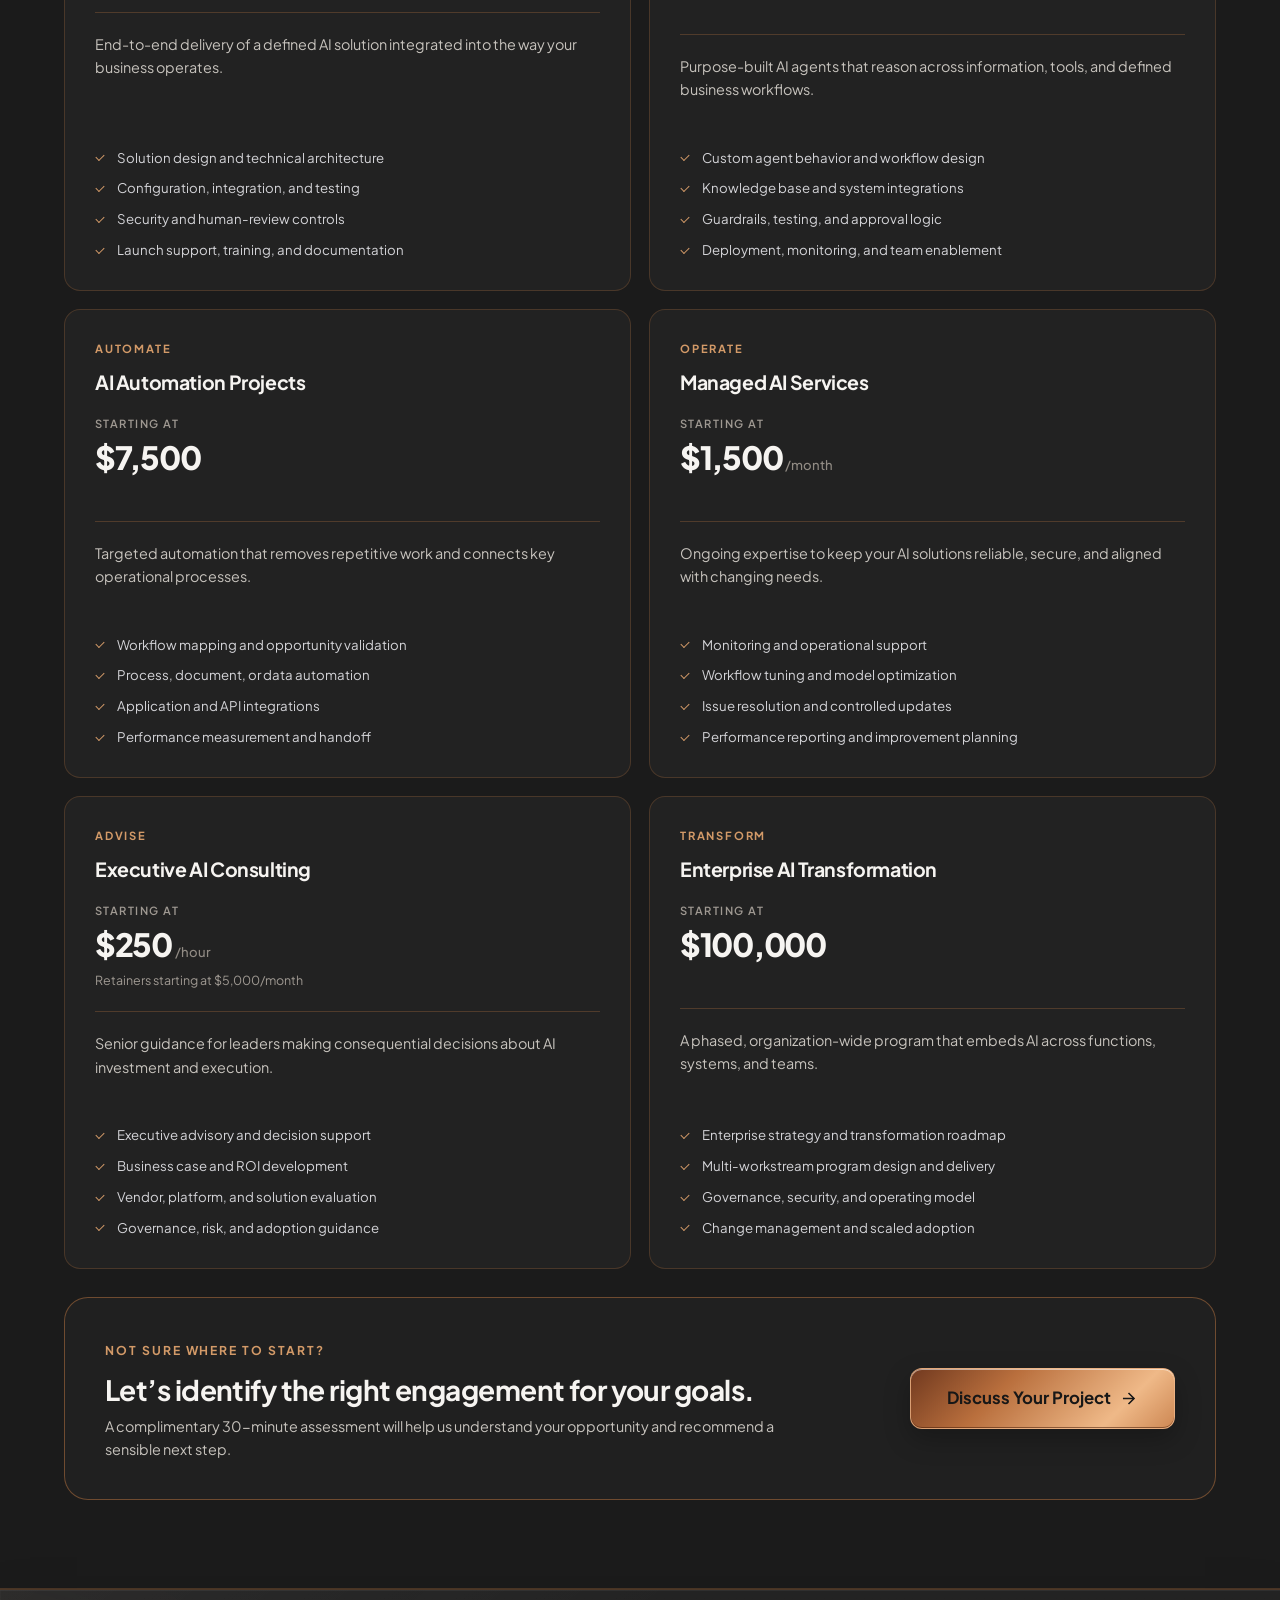
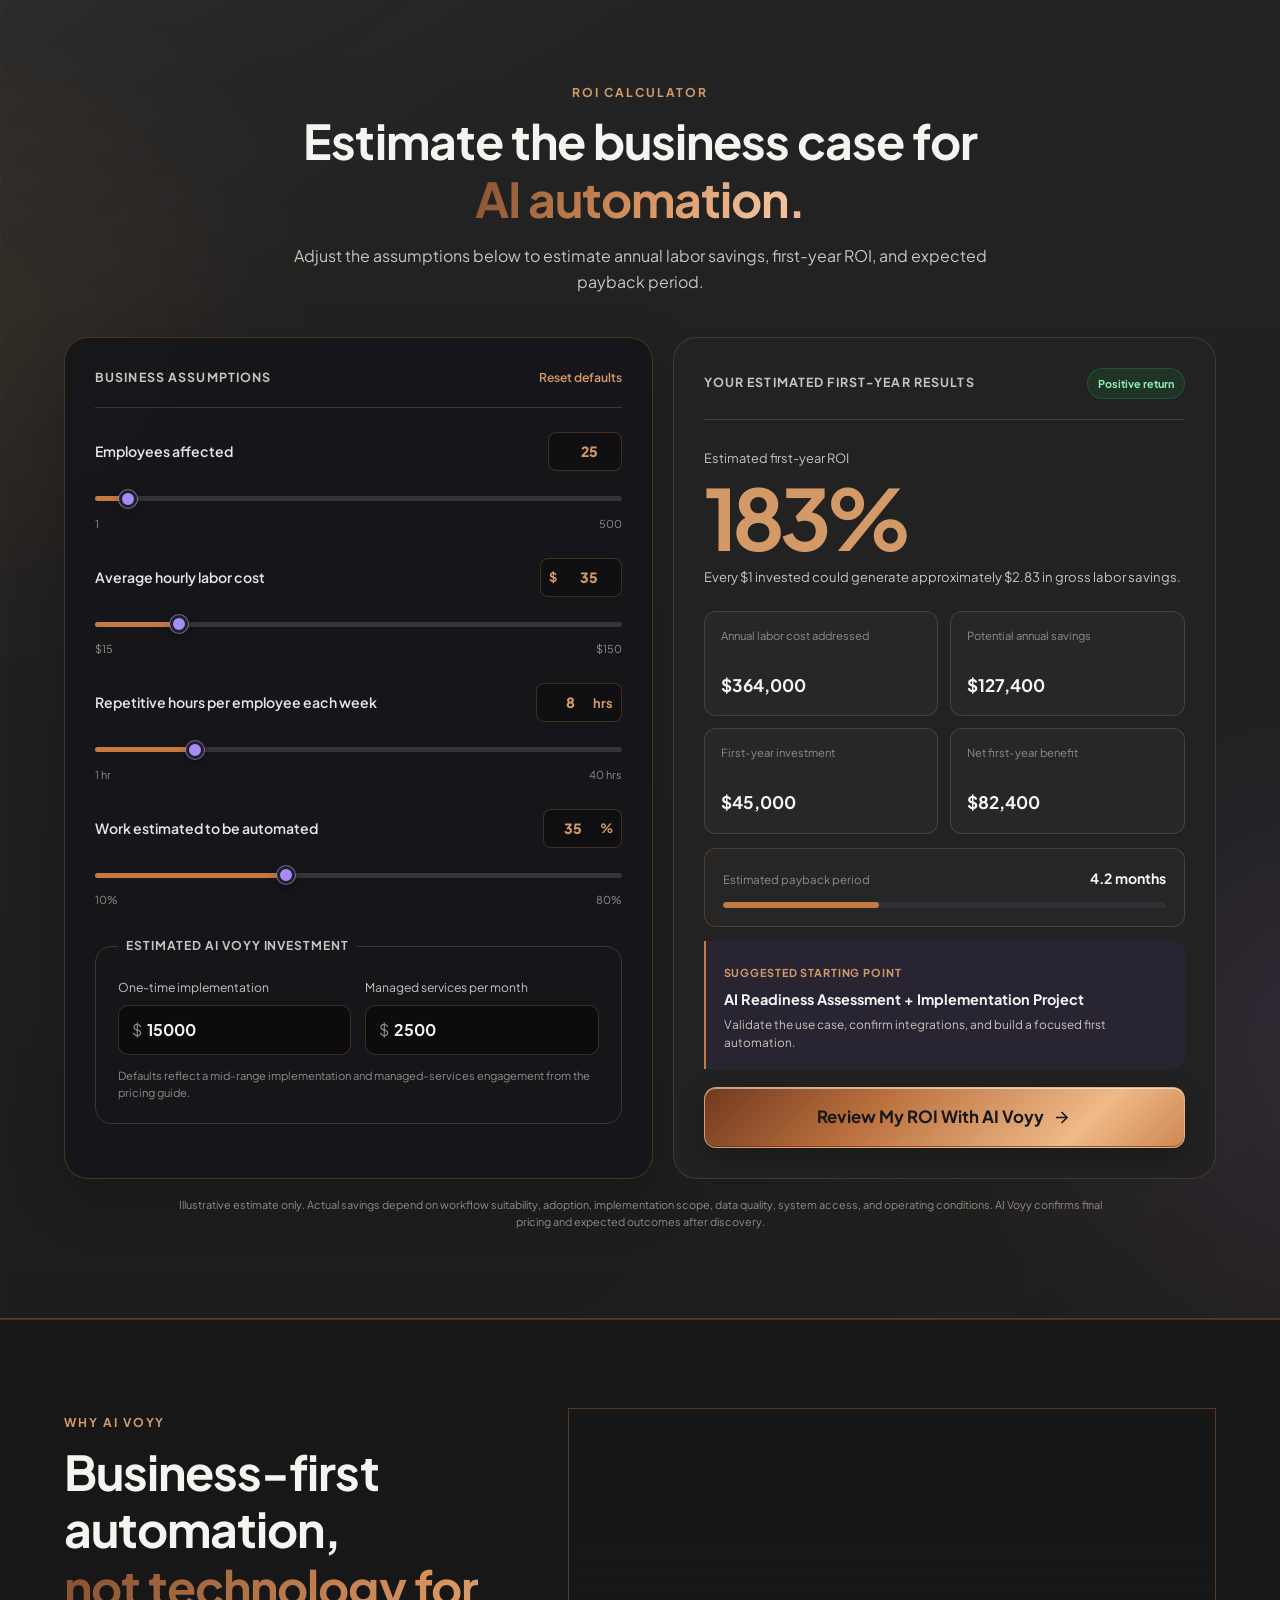
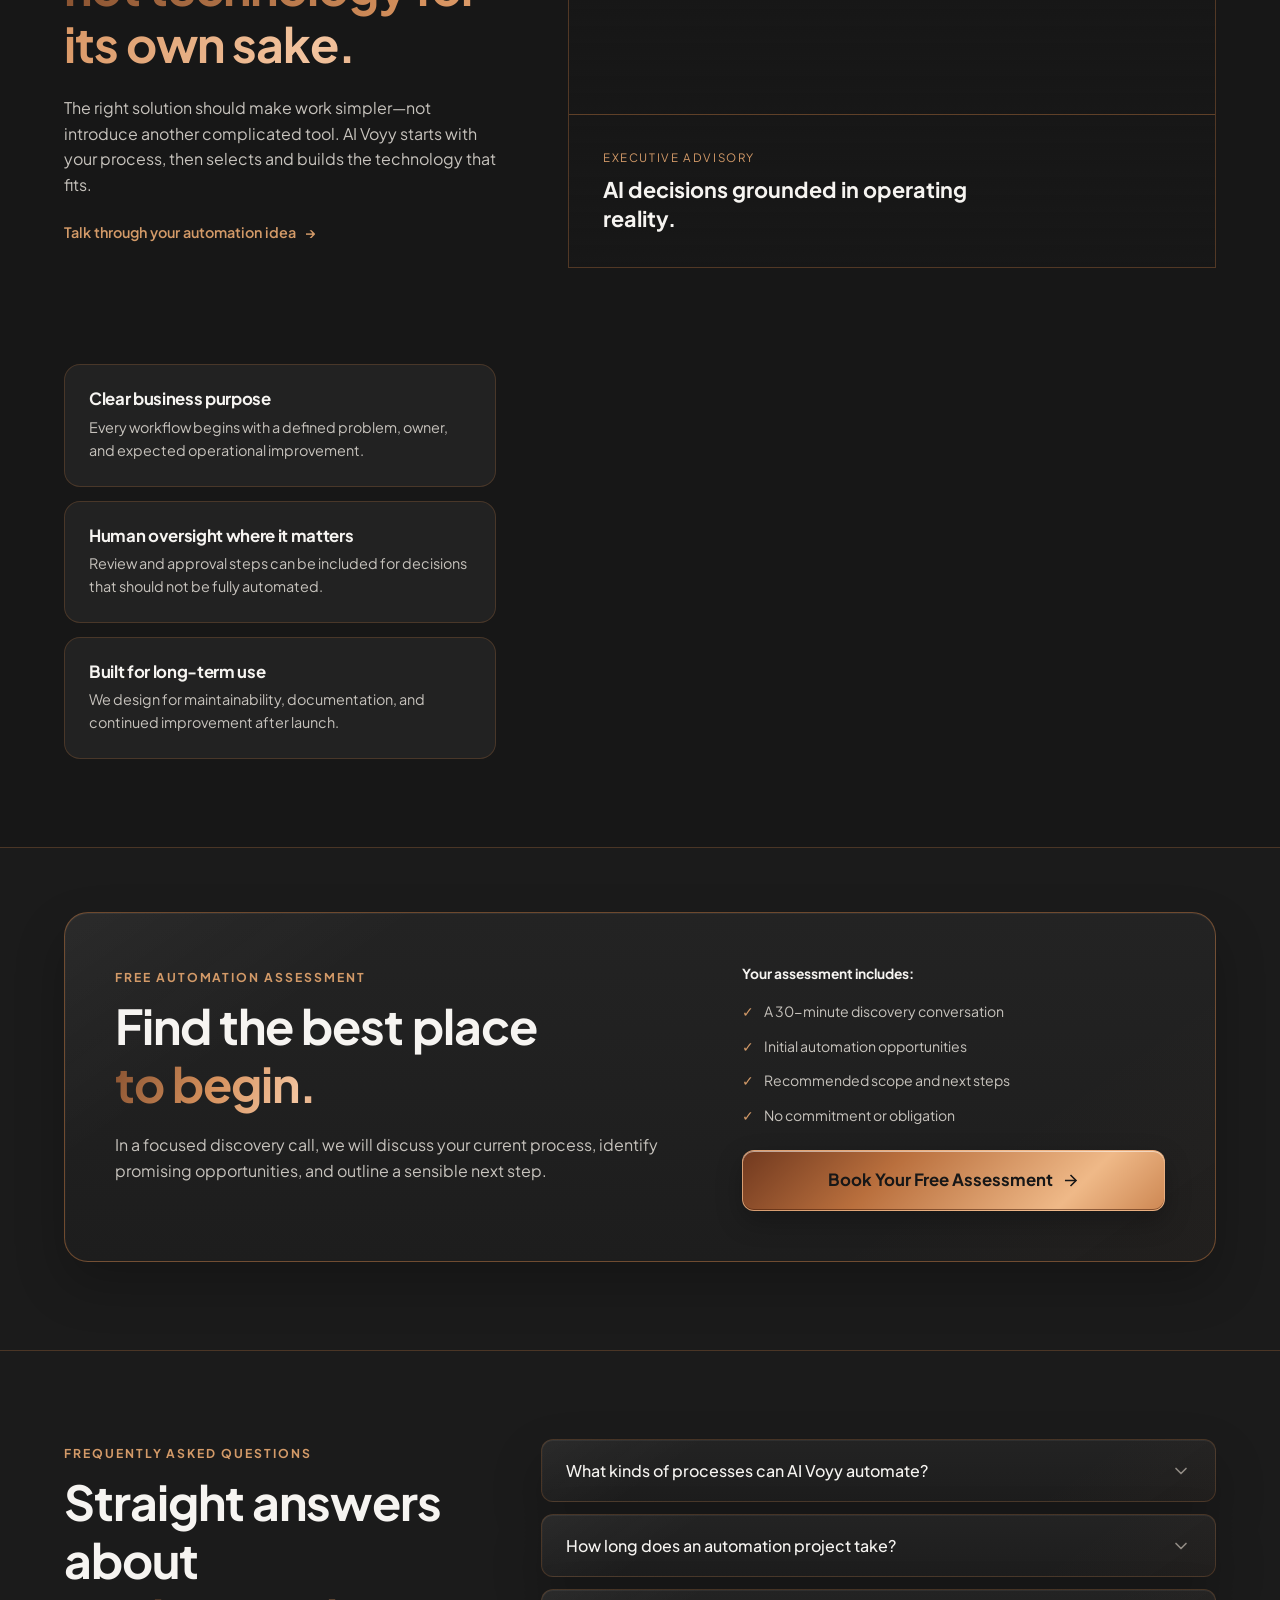
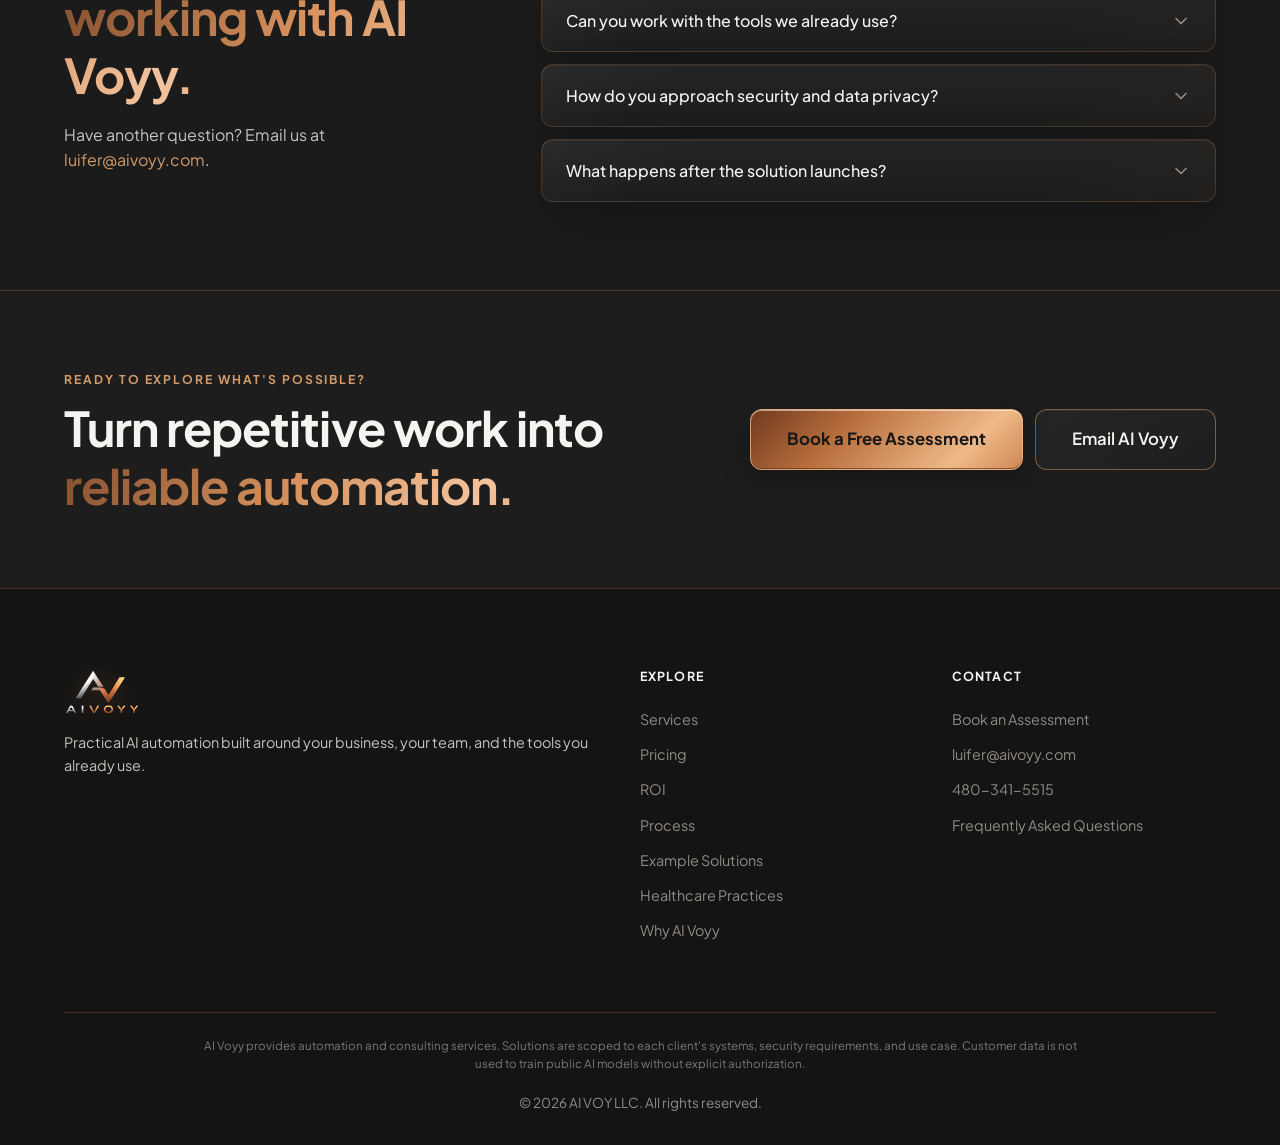
==== commit f47faf91: "Add Healthcare Practices page, refresh brand logo, and switch body font - New standalone healthcare-" ====
--- a/index.html
+++ b/index.html
@@ -4,8 +4,8 @@
     <meta charset="UTF-8">
     <meta name="viewport" content="width=device-width, initial-scale=1.0">
 
-    <title>AI Voyy | AI Automation and Workflow Solutions</title>
-    <meta name="description" content="AI Voyy designs practical AI automations that connect your tools, reduce repetitive work, and help your business operate more efficiently.">
+    <title>AI Voyy | AI Automation, Workflow &amp; Healthcare Practice Solutions</title>
+    <meta name="description" content="AI Voyy designs practical AI automation — including healthcare practice and revenue-cycle workflow automation — that reduces repetitive work and helps your business run more efficiently.">
     <meta name="author" content="AI Voyy">
     <meta name="robots" content="index, follow">
     <link rel="canonical" href="https://aivoyy.com/">
@@ -13,20 +13,20 @@
     <meta property="og:type" content="website">
     <meta property="og:url" content="https://aivoyy.com/">
     <meta property="og:title" content="AI Voyy | AI Automation and Workflow Solutions">
-    <meta property="og:description" content="Practical AI automation built around your business, your team, and the tools you already use.">
+    <meta property="og:description" content="Practical AI automation built around your business, your team, and the tools you already use — including healthcare practice and revenue-cycle workflows.">
     <meta property="og:site_name" content="AI Voyy">
 
     <meta name="twitter:card" content="summary">
     <meta name="twitter:title" content="AI Voyy | AI Automation and Workflow Solutions">
     <meta name="twitter:description" content="Reduce repetitive work and move your business faster with practical AI automation.">
 
-    <link rel="icon" type="image/png" href="favicon.png?v=2">
-    <link rel="apple-touch-icon" href="favicon.png?v=2">
+    <link rel="icon" type="image/png" href="favicon.png?v=3">
+    <link rel="apple-touch-icon" href="favicon.png?v=3">
     <link rel="preconnect" href="https://fonts.googleapis.com">
     <link rel="preconnect" href="https://fonts.gstatic.com" crossorigin>
-    <link href="https://fonts.googleapis.com/css2?family=Inter:wght@400;500;600;700;800&display=swap" rel="stylesheet">
-    <link rel="stylesheet" href="styles.css?v=9">
-    <link rel="stylesheet" href="executive-consulting-theme-v6.css?v=6">
+    <link href="https://fonts.googleapis.com/css2?family=Plus+Jakarta+Sans:wght@400;500;600;700;800&display=swap" rel="stylesheet">
+    <link rel="stylesheet" href="styles.css?v=12">
+    <link rel="stylesheet" href="executive-consulting-theme-v6.css?v=7">
 
     <script type="application/ld+json">
     {
@@ -35,7 +35,7 @@
         "name": "AI Voyy",
         "url": "https://aivoyy.com",
         "logo": "https://aivoyy.com/logo.png",
-        "description": "AI automation and workflow consulting for modern businesses.",
+        "description": "AI automation and workflow consulting for modern businesses, including healthcare practice workflow automation, revenue-cycle analytics, and integration consulting.",
         "email": "hello@aivoyy.com",
         "telephone": "+1-480-341-5515"
     }
@@ -48,7 +48,7 @@
     <nav class="navbar" id="navbar" aria-label="Primary navigation">
         <div class="nav-container">
             <a href="#hero" class="nav-logo" aria-label="AI Voyy home">
-                <img src="av-charcoal-copper-monogram-v6.svg" alt="" class="nav-logo-img">
+                <img src="av-lockup-full.png" alt="" class="nav-logo-img">
                 <span>AI Voyy</span>
             </a>
 
@@ -58,6 +58,7 @@
                 <li><a href="#roi-calculator">ROI</a></li>
                 <li><a href="#process">Process</a></li>
                 <li><a href="#solutions">Examples</a></li>
+                <li><a href="healthcare-practices.html">Healthcare Practices</a></li>
                 <li><a href="#about">Why AI Voyy</a></li>
                 <li><a href="#faq">FAQ</a></li>
                 <li class="mobile-only">
@@ -884,6 +885,7 @@
                             <p>We provide a clear handoff and can also offer ongoing monitoring, maintenance, and optimization. The exact support arrangement is defined in your project proposal.</p>
                         </div>
                     </div>
+
                 </div>
             </div>
         </section>
@@ -911,7 +913,7 @@
             <div class="footer-grid">
                 <div class="footer-brand">
                     <a href="#hero" class="nav-logo" aria-label="AI Voyy home">
-                        <img src="av-charcoal-copper-monogram-v6.svg" alt="" class="nav-logo-img">
+                        <img src="av-lockup-full.png" alt="" class="nav-logo-img">
                         <span>AI Voyy</span>
                     </a>
                     <p>Practical AI automation built around your business, your team, and the tools you already use.</p>
@@ -925,6 +927,7 @@
                 <li><a href="#roi-calculator">ROI</a></li>
                         <li><a href="#process">Process</a></li>
                         <li><a href="#solutions">Example Solutions</a></li>
+                        <li><a href="healthcare-practices.html">Healthcare Practices</a></li>
                         <li><a href="#about">Why AI Voyy</a></li>
                     </ul>
                 </div>
--- a/styles.css
+++ b/styles.css
@@ -40,7 +40,7 @@
 }
 
 body {
-    font-family: 'Inter', -apple-system, BlinkMacSystemFont, 'Segoe UI', Roboto, sans-serif;
+    font-family: 'Plus Jakarta Sans', -apple-system, BlinkMacSystemFont, 'Segoe UI', Roboto, sans-serif;
     background-color: var(--bg-primary);
     color: var(--text-primary);
     line-height: 1.6;
@@ -1214,9 +1214,9 @@
 }
 
 /* Nav collapses to the mobile menu earlier than other content because the
-   full desktop nav (7 links + CTA button) starts clipping the button off
-   the right edge on tablets (e.g. iPad portrait at 810px) below ~840px. */
-@media (max-width: 850px) {
+   full desktop nav (8 links + CTA button) starts clipping the button off
+   the right edge on tablets (e.g. iPad portrait at 810px) below ~910px. */
+@media (max-width: 920px) {
     .nav-links,
     .nav-actions {
         display: none;
@@ -1498,7 +1498,7 @@
     margin-bottom: 13px;
 }
 
-.pricing-card-heading h3 {
+.pricing-card-heading h2, .pricing-card-heading h3 {
     max-width: 88%;
     font-size: 1.22rem;
     margin-bottom: 15px;
@@ -1633,7 +1633,7 @@
         margin-bottom: 14px;
     }
 
-    .pricing-card-heading h3 {
+    .pricing-card-heading h2, .pricing-card-heading h3 {
         max-width: none;
     }
 
@@ -2040,7 +2040,7 @@
     .final-cta-actions { justify-content: flex-start; }
 }
 
-@media (max-width: 850px) {
+@media (max-width: 920px) {
     .mobile-only { display: list-item; }
     .nav-links.active { align-items: stretch; }
     .mobile-cta { color: white !important; background: var(--gradient-purple); margin-top: 8px; text-align: center; }
@@ -2358,3 +2358,144 @@
     .roi-results-topline { flex-direction: column; gap: 10px; }
     .roi-payback > div:first-child { align-items: flex-start; flex-direction: column; gap: 4px; }
 }
+
+/* ========================================
+   Healthcare Practices
+   ======================================== */
+
+.healthcare-hero { padding-top: 150px; }
+.healthcare-hero .hero-cta { margin-top: 4px; }
+
+@media (max-width: 900px) {
+    .healthcare-hero { padding-top: 128px; }
+}
+@media (max-width: 520px) {
+    .healthcare-hero { padding-top: 112px; }
+}
+
+.healthcare-block {
+    margin-top: 72px;
+}
+
+.healthcare-note {
+    max-width: 780px;
+    margin-top: 16px;
+    color: var(--text-secondary);
+    font-size: 1rem;
+    line-height: 1.75;
+}
+
+.healthcare-hero .pricing-note {
+    display: block;
+    margin-top: 20px;
+}
+
+.healthcare-practice-grid {
+    display: grid;
+    grid-template-columns: repeat(auto-fill, minmax(220px, 1fr));
+    gap: 12px;
+    margin: 28px 0 4px;
+}
+
+.healthcare-practice-item {
+    padding: 14px 18px;
+    background: var(--bg-card);
+    border: 1px solid var(--border-color);
+    border-radius: var(--radius-md);
+    color: var(--text-secondary);
+    font-size: .88rem;
+    font-weight: 500;
+    text-align: center;
+    transition: var(--transition);
+}
+
+.healthcare-practice-item:hover {
+    color: var(--text-primary);
+    border-color: var(--border-light);
+}
+
+.healthcare-result {
+    margin-top: 20px;
+    padding-top: 16px;
+    border-top: 1px solid var(--border-color);
+    color: var(--text-secondary);
+    font-size: .85rem;
+    line-height: 1.55;
+}
+
+.healthcare-result strong {
+    color: var(--text-primary);
+}
+
+.healthcare-highlight-box {
+    padding: 26px 28px;
+    margin: 24px 0;
+    background: rgba(255, 255, 255, .025);
+    border: 1px solid var(--border-color);
+    border-left: 2px solid var(--purple-500);
+    border-radius: var(--radius-lg);
+}
+
+.healthcare-highlight-box h3 {
+    margin-bottom: 16px;
+    color: var(--purple-400);
+    font-size: .78rem;
+    font-weight: 700;
+    letter-spacing: .09em;
+    text-transform: uppercase;
+}
+
+.healthcare-opportunity-list {
+    grid-template-columns: repeat(2, minmax(0, 1fr));
+    gap: 10px 28px;
+}
+
+.healthcare-workflow {
+    margin-top: 40px;
+}
+
+.healthcare-workflow .process-grid {
+    margin-top: 14px;
+}
+
+.healthcare-workflow .process-step {
+    padding: 24px;
+}
+
+.healthcare-principles-grid {
+    display: grid;
+    grid-template-columns: repeat(4, minmax(0, 1fr));
+    gap: 18px;
+    margin: 28px 0 24px;
+}
+
+.healthcare-disclaimer {
+    max-width: 880px;
+    margin-top: 4px;
+    color: var(--text-muted);
+    font-size: .72rem;
+    line-height: 1.6;
+    opacity: .85;
+}
+
+.healthcare-cta-copy {
+    max-width: 520px;
+    margin-top: 14px;
+    color: var(--text-secondary);
+    font-size: .95rem;
+    line-height: 1.6;
+}
+
+@media (max-width: 900px) {
+    .healthcare-principles-grid { grid-template-columns: repeat(2, minmax(0, 1fr)); }
+}
+
+@media (max-width: 700px) {
+    .healthcare-opportunity-list { grid-template-columns: 1fr; }
+}
+
+@media (max-width: 600px) {
+    .healthcare-block { margin-top: 56px; }
+    .healthcare-principles-grid { grid-template-columns: 1fr; }
+    .healthcare-highlight-box { padding: 22px; }
+}
--- a/executive-consulting-theme-v6.css
+++ b/executive-consulting-theme-v6.css
@@ -1212,8 +1212,8 @@
 
 /* V6: brighter identity and a simpler executive workflow demonstration. */
 .executive-consulting-theme .nav-logo-img {
-    width: 168px;
-    height: auto;
+    height: 46px;
+    width: auto;
     object-fit: contain;
     filter: brightness(1.18) contrast(1.05) drop-shadow(0 0 10px rgba(196, 122, 66, 0.28));
 }
